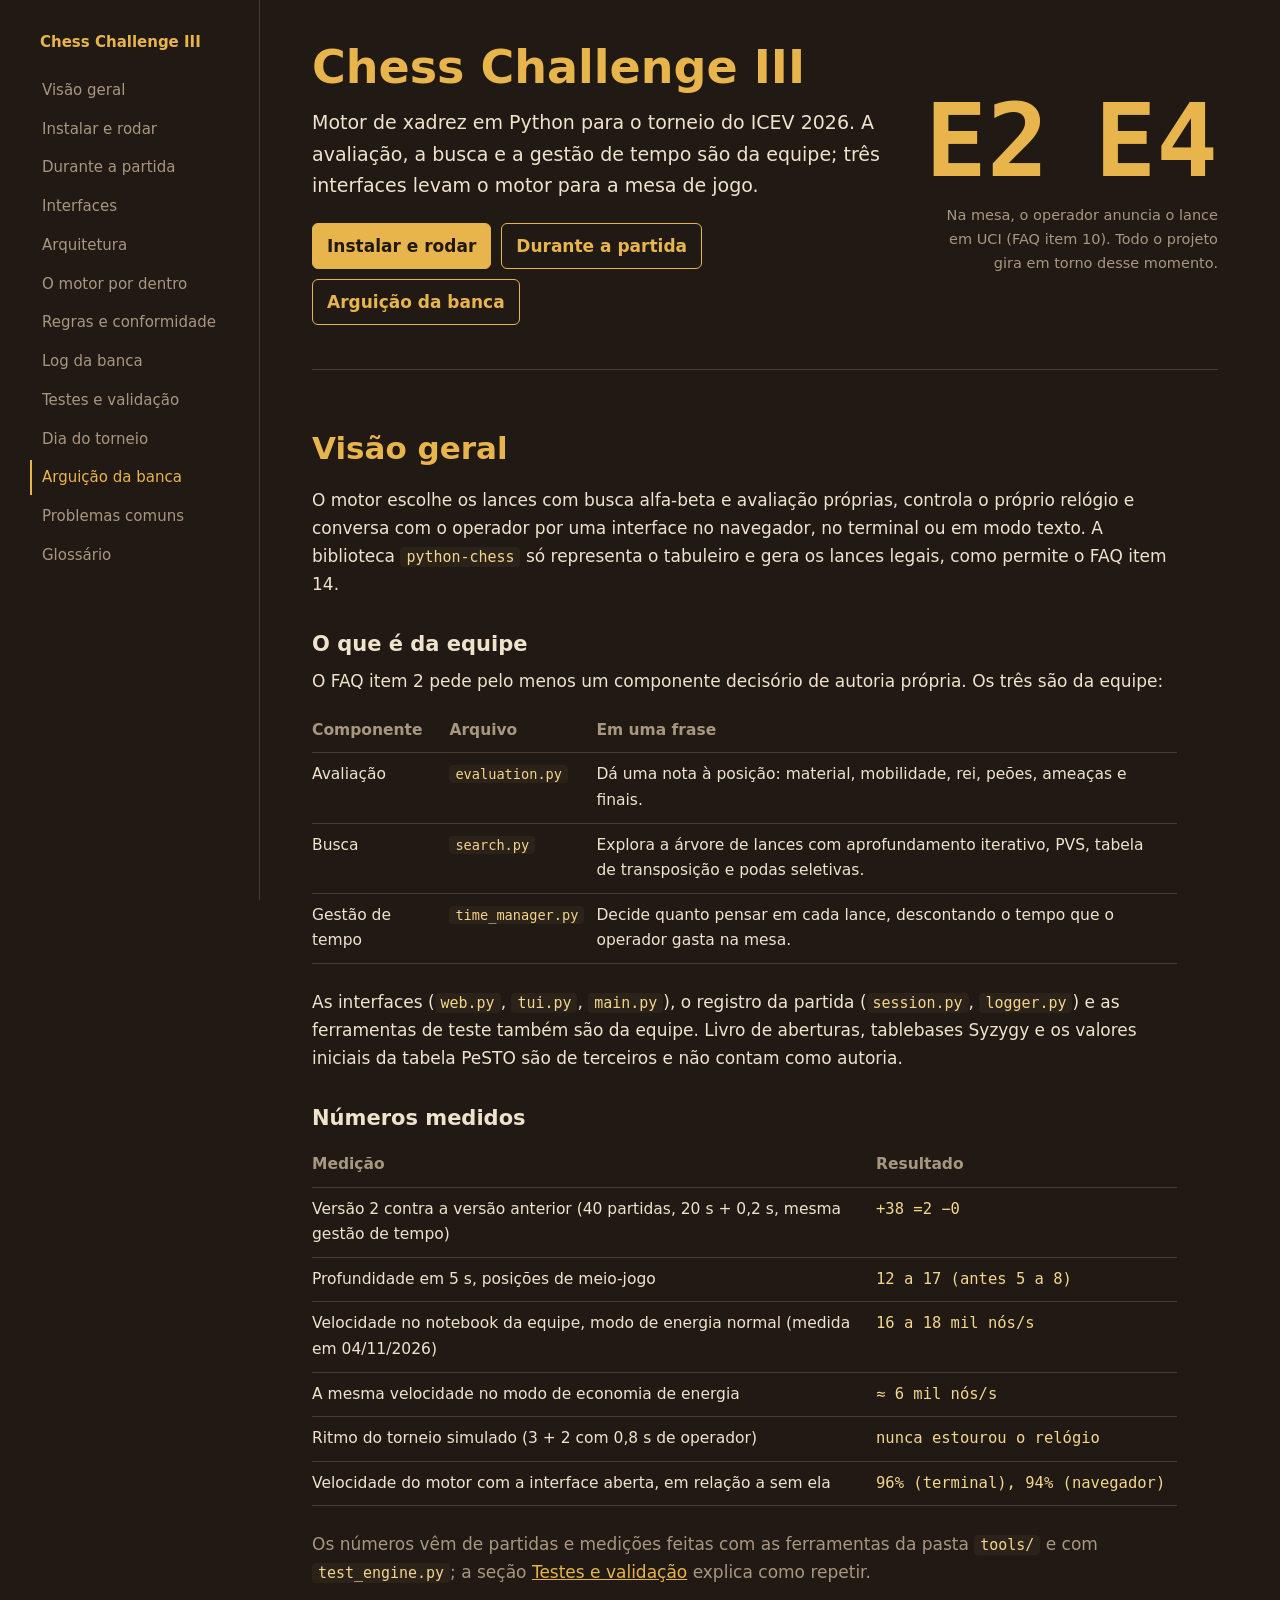
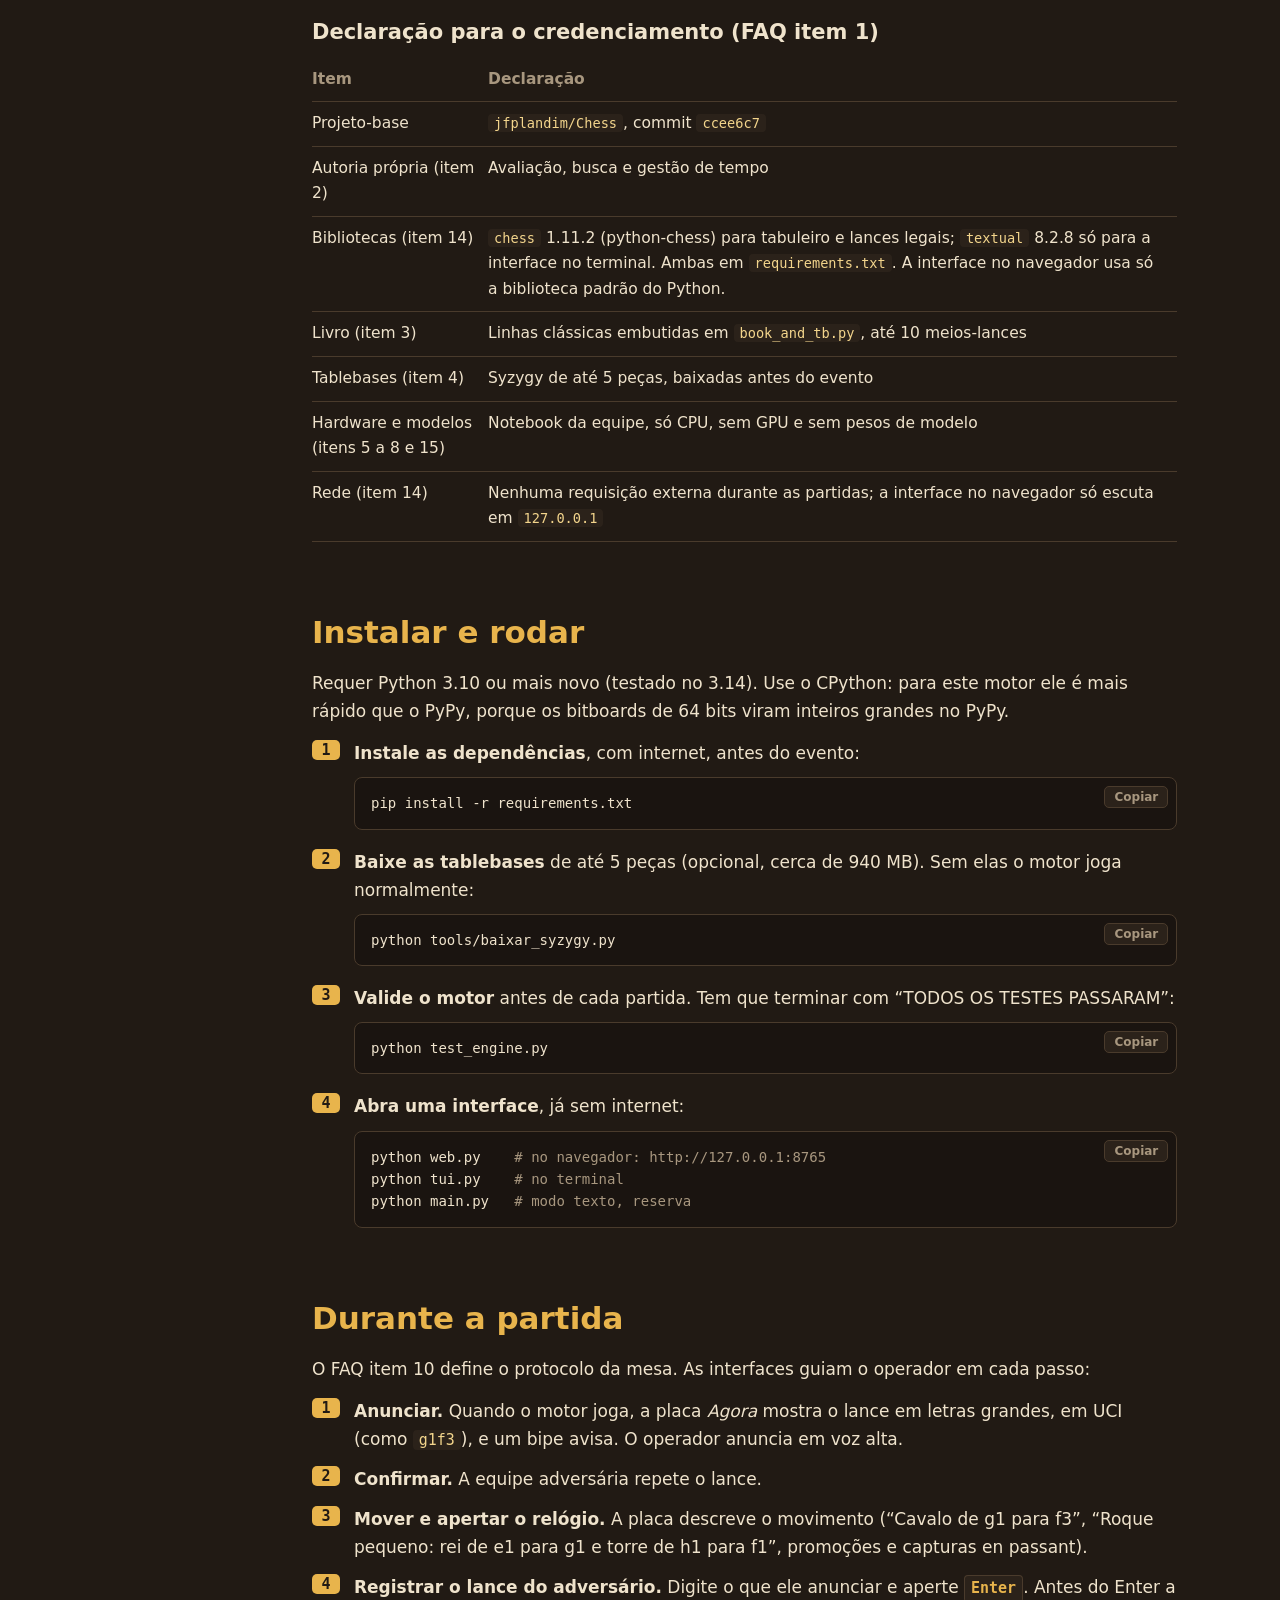
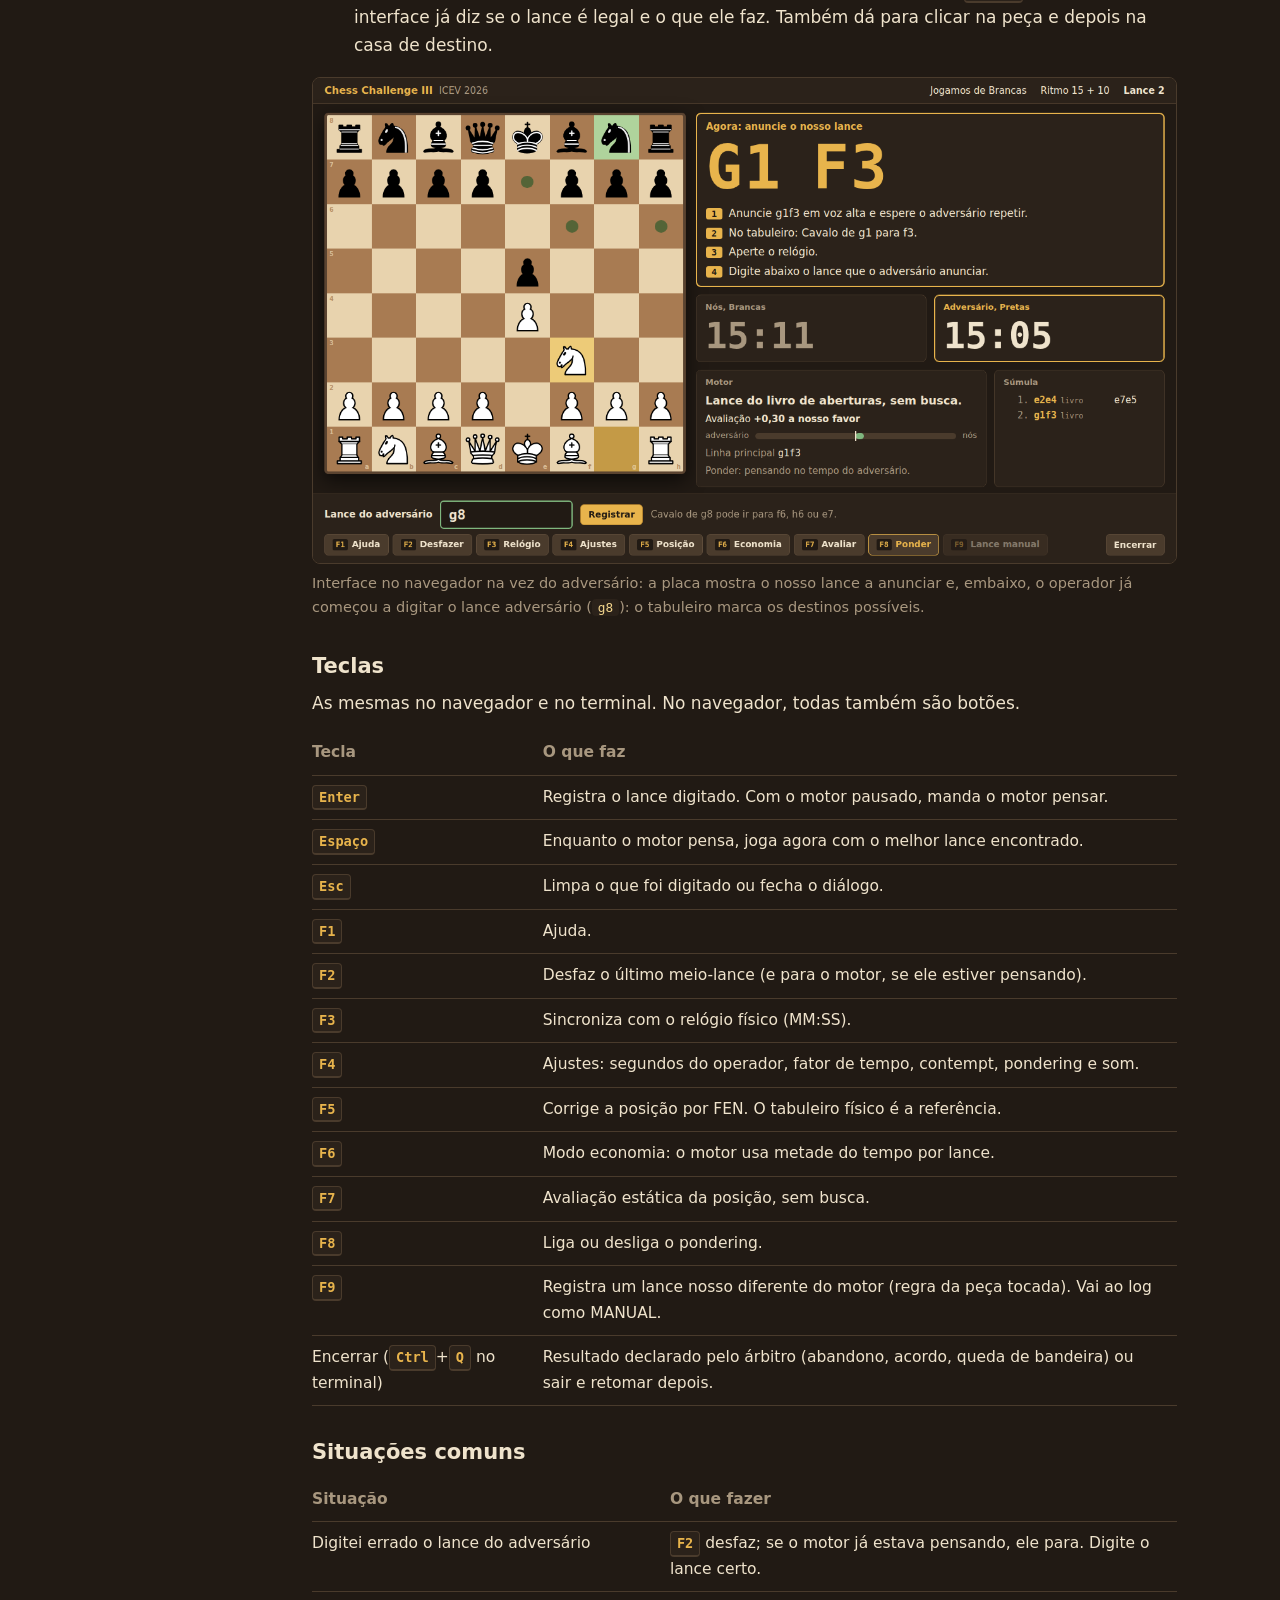
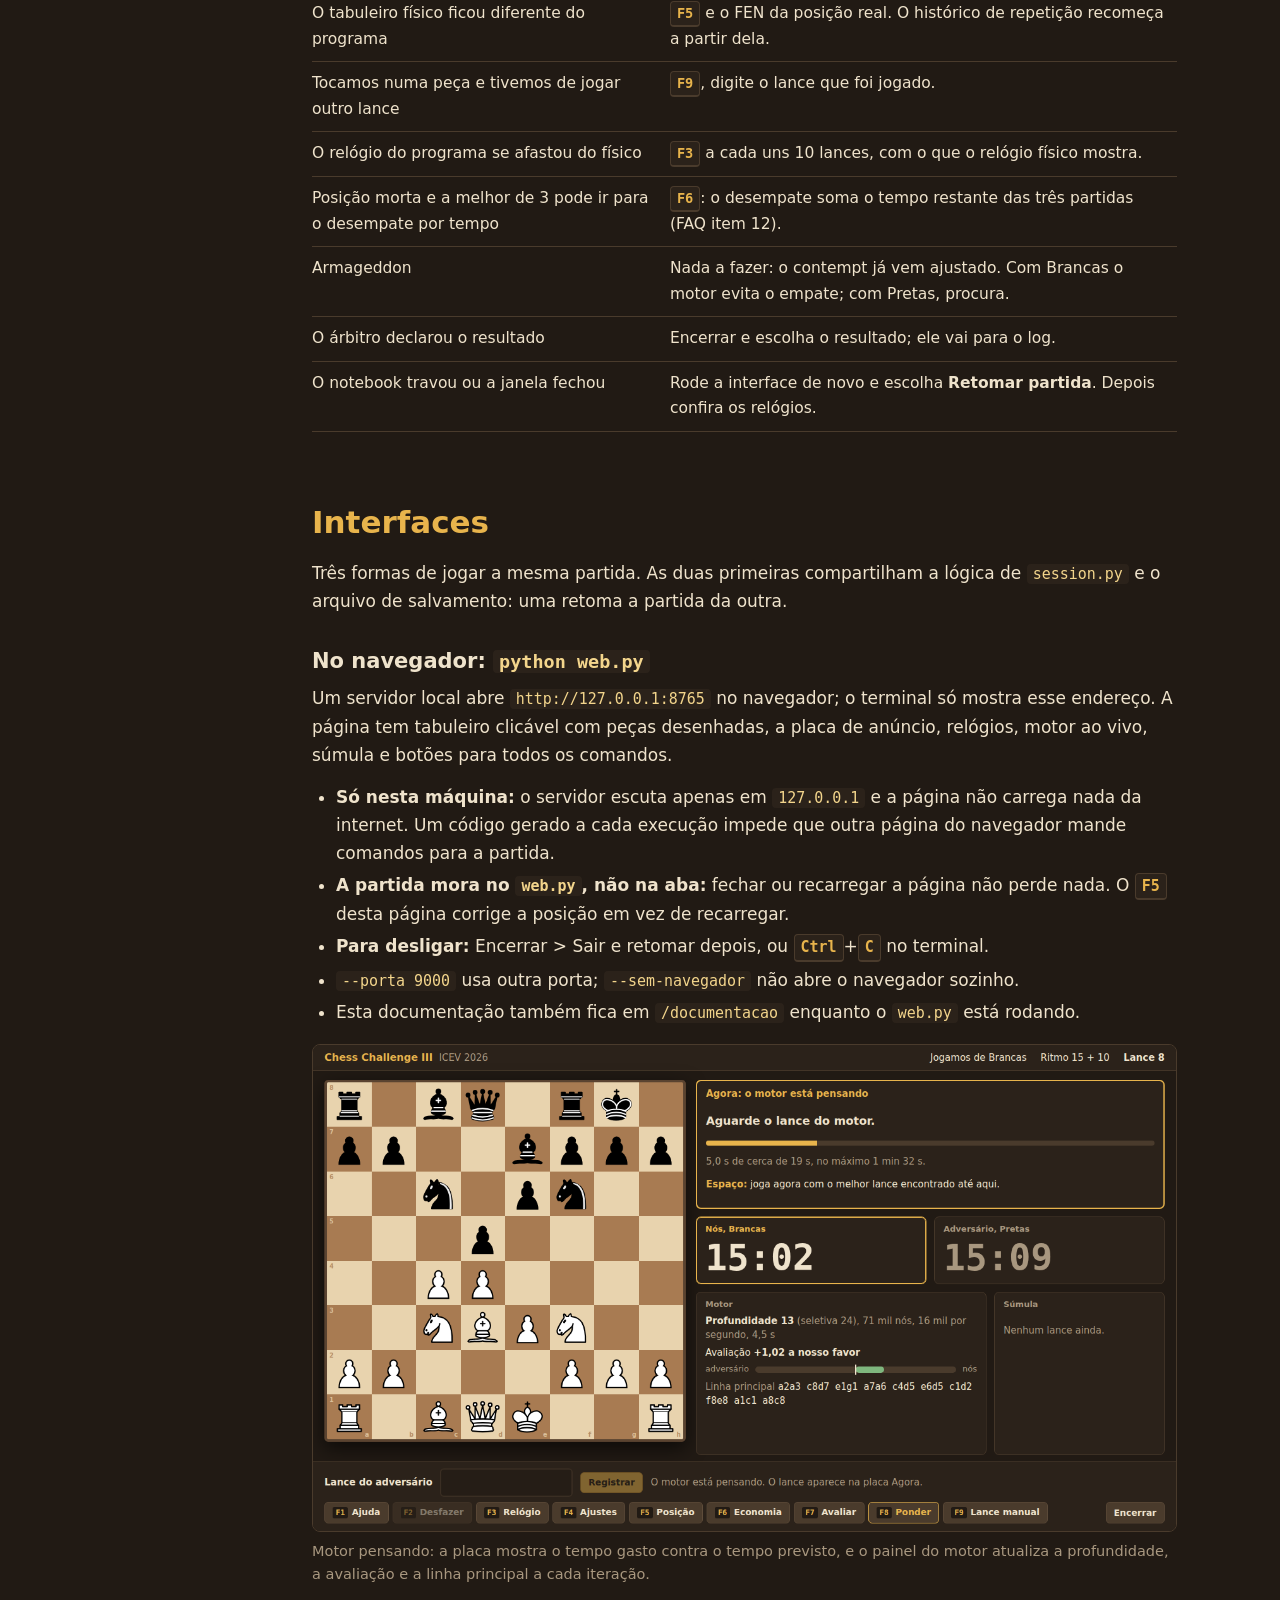
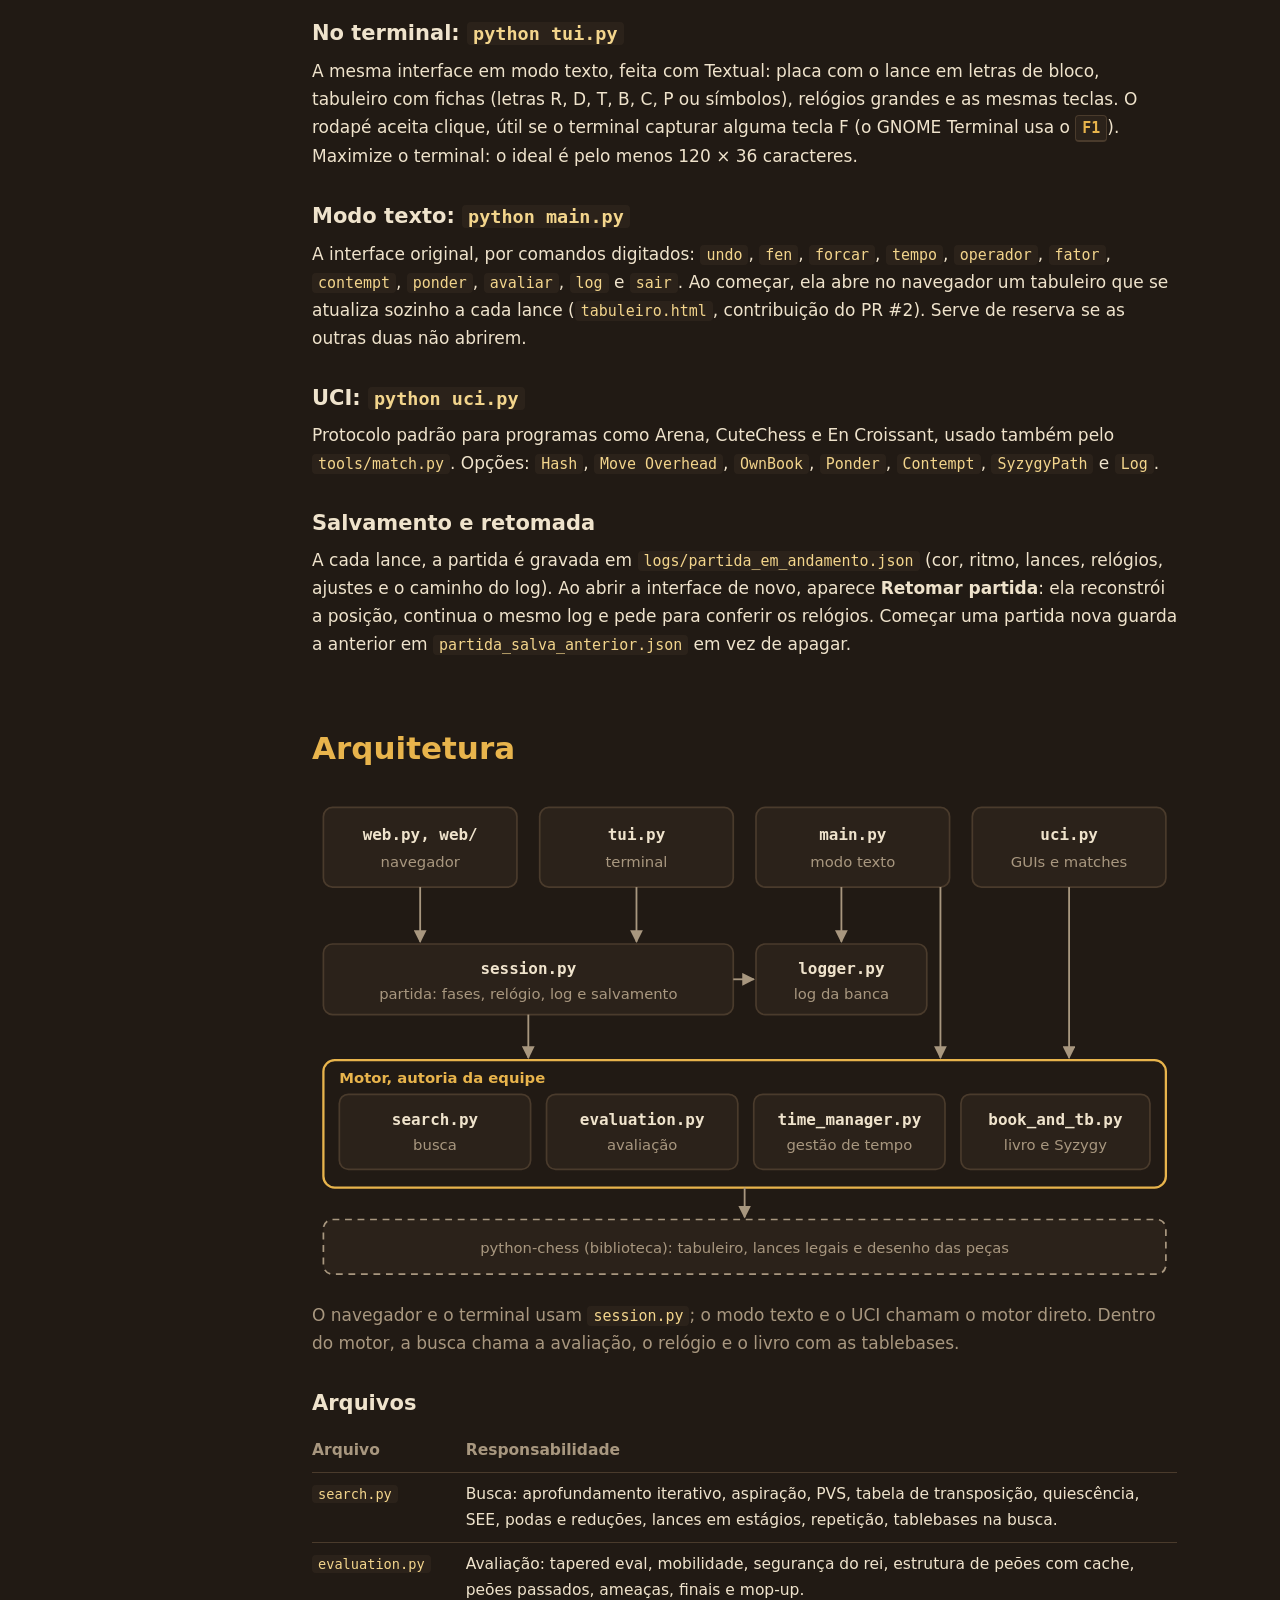
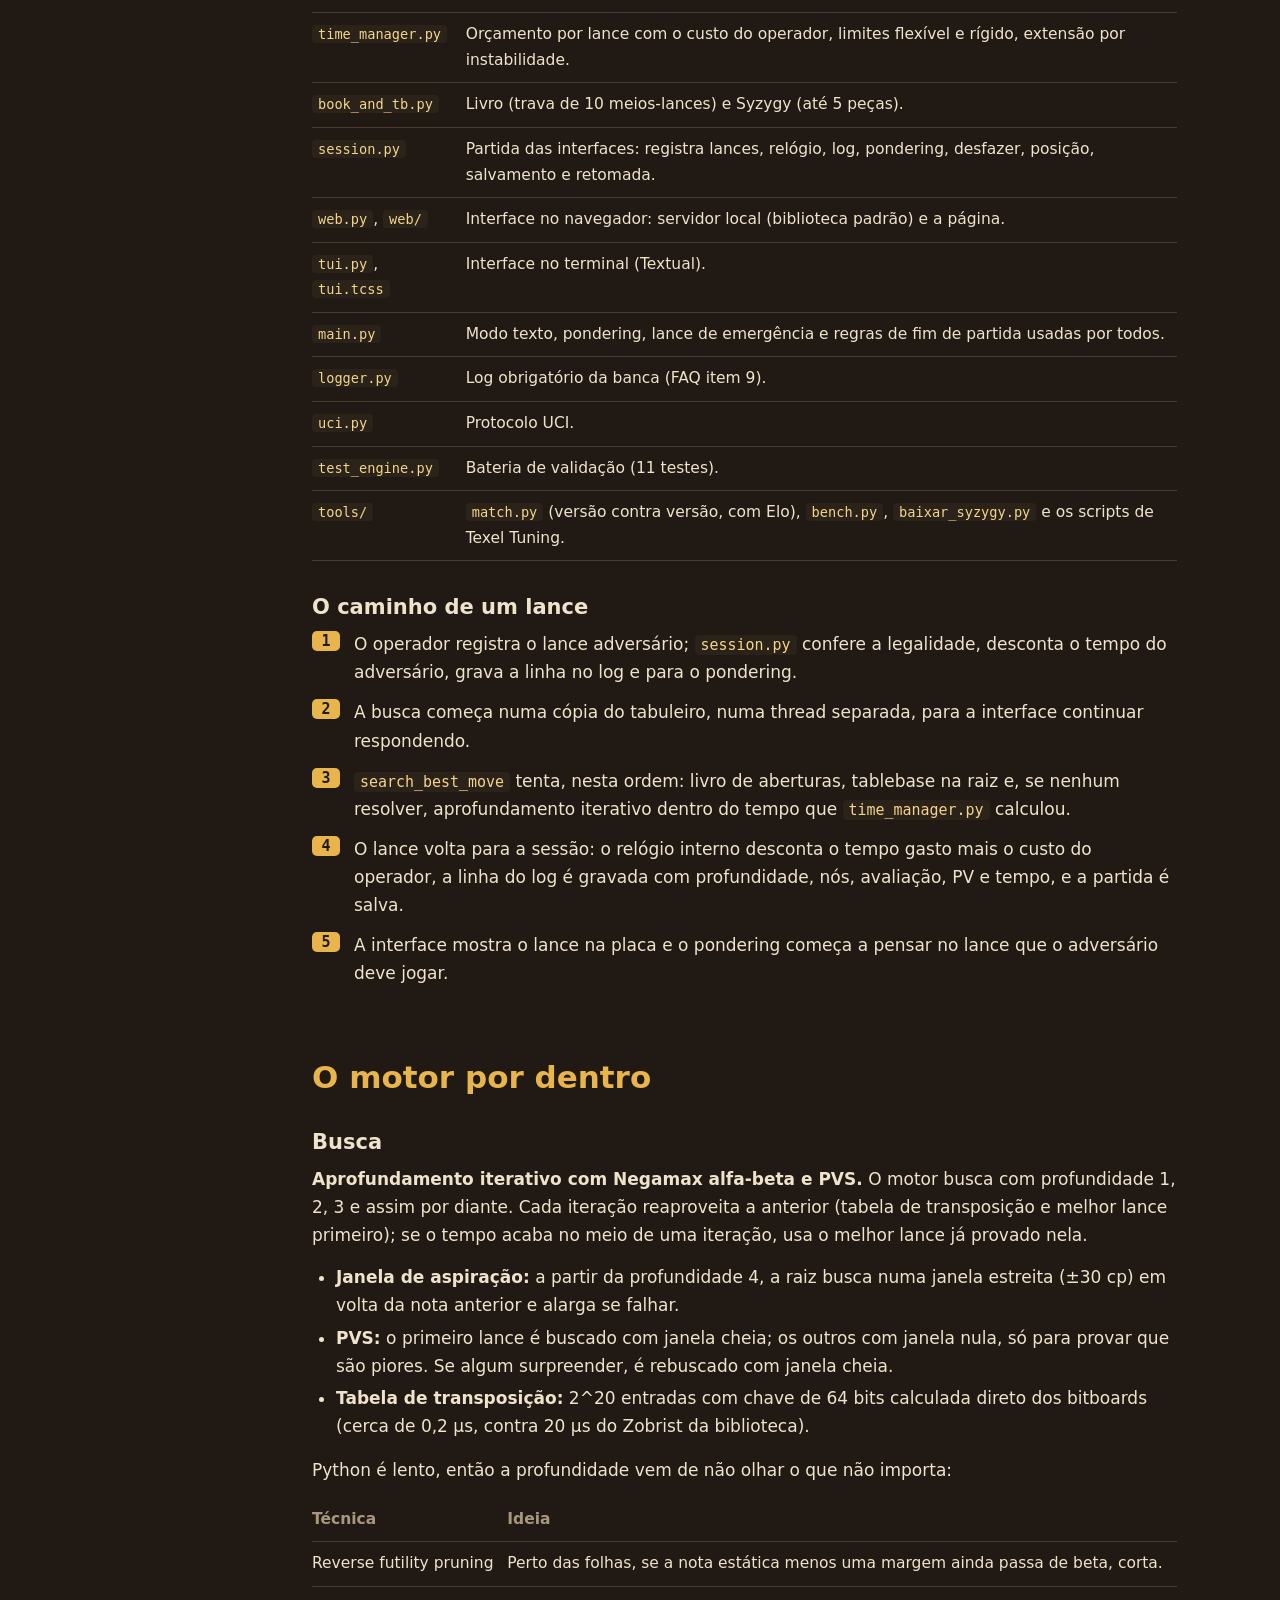
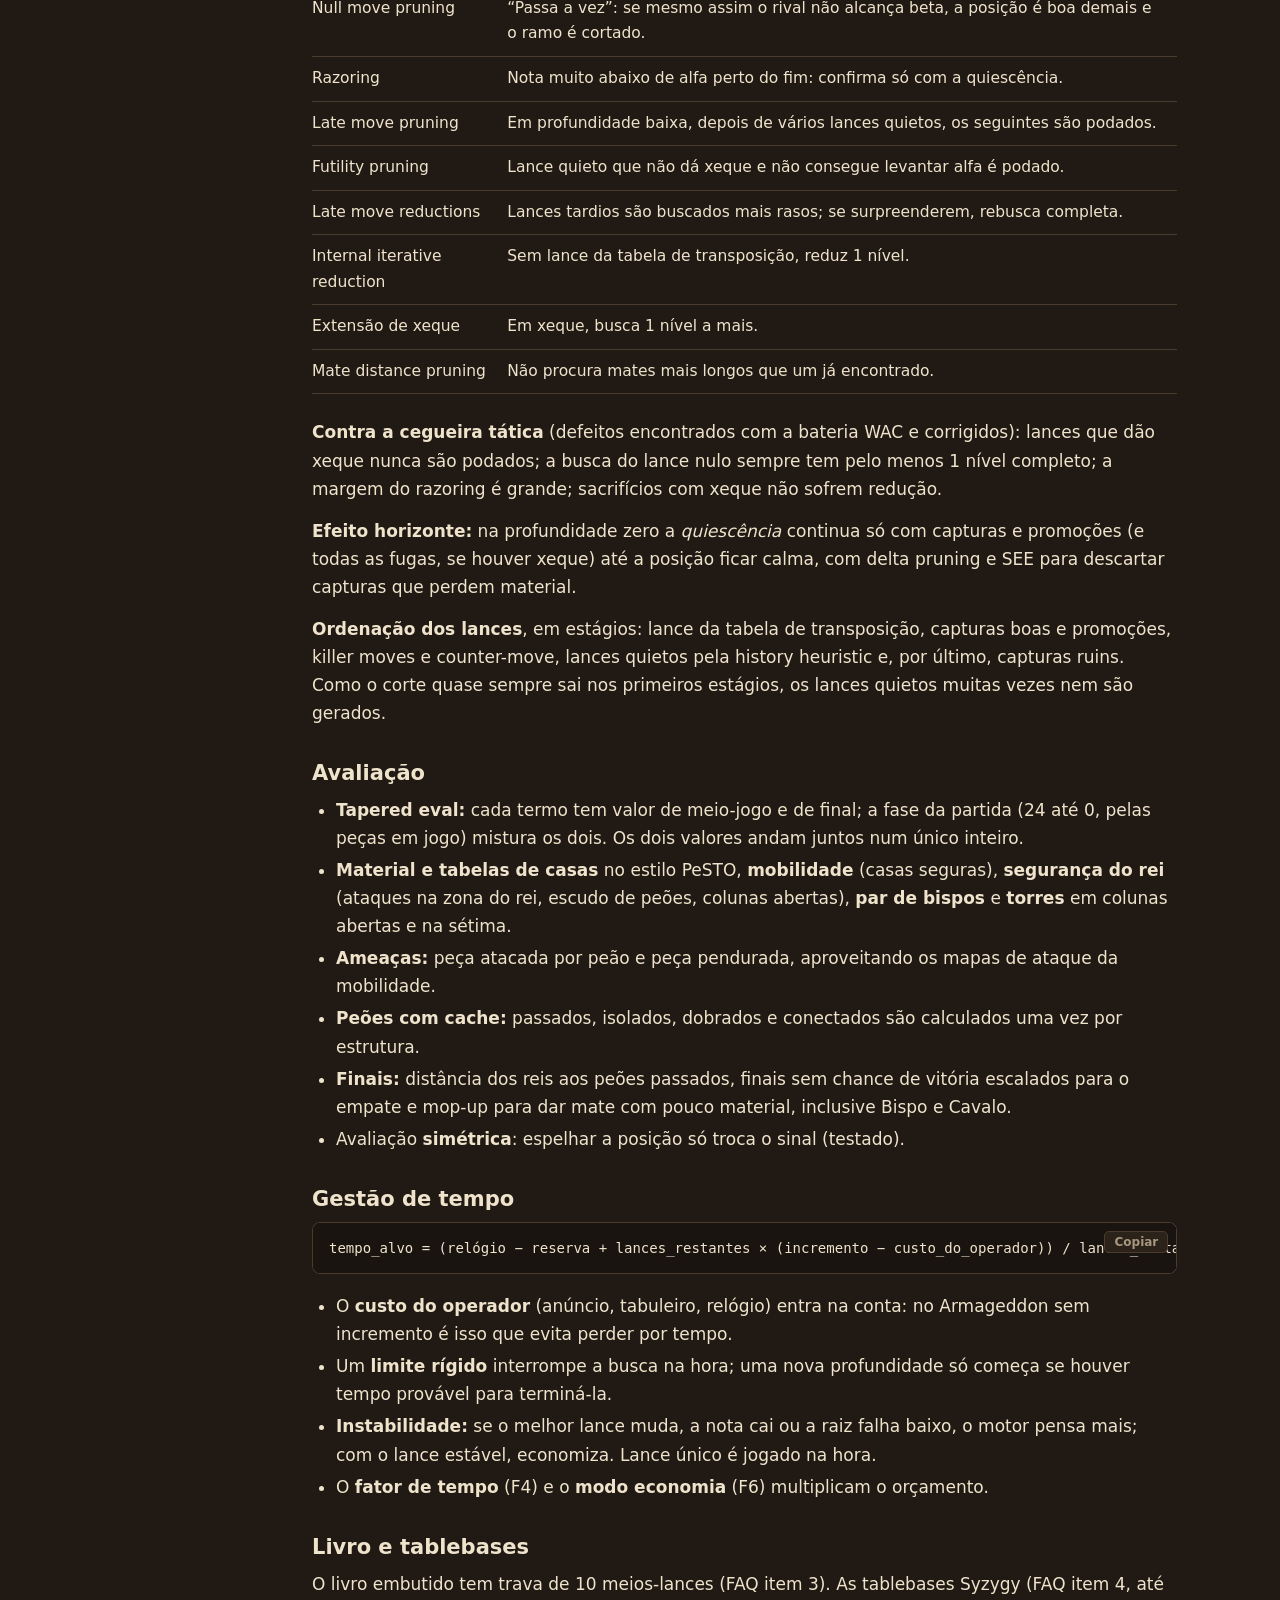
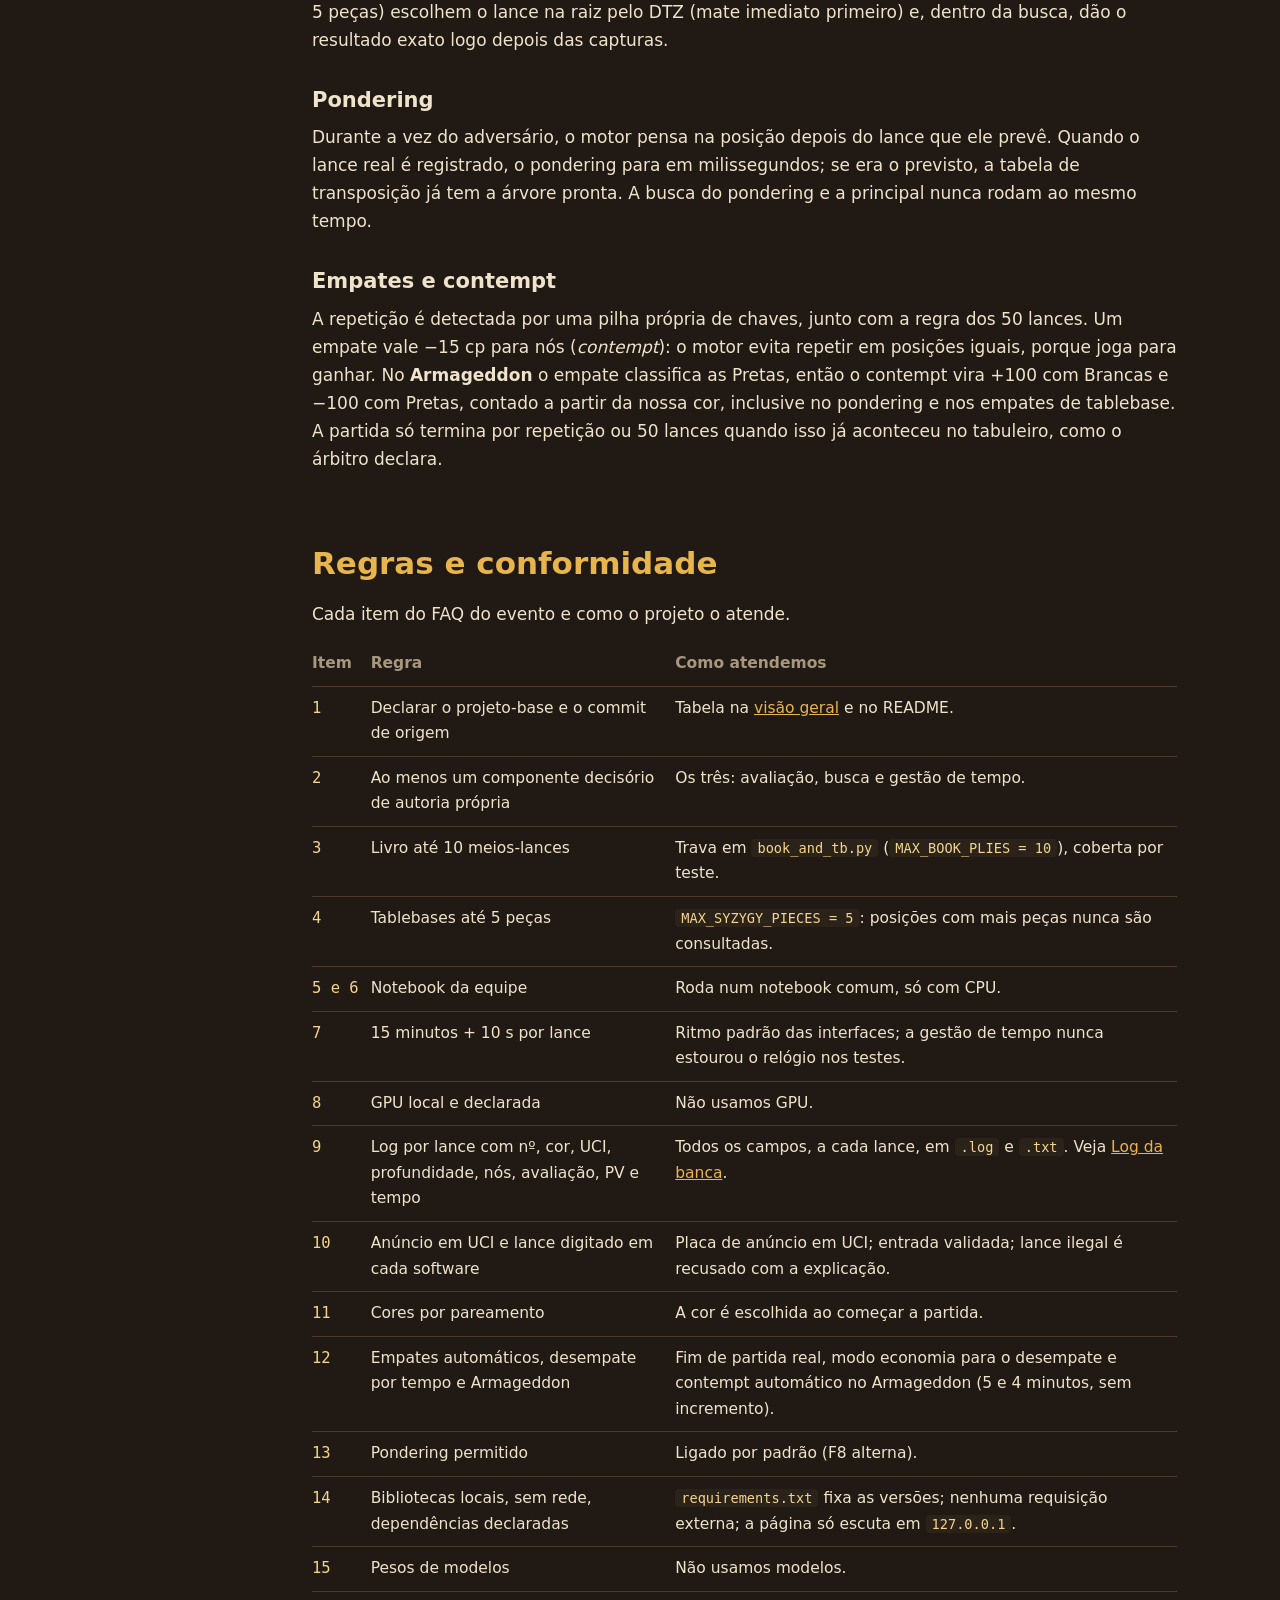
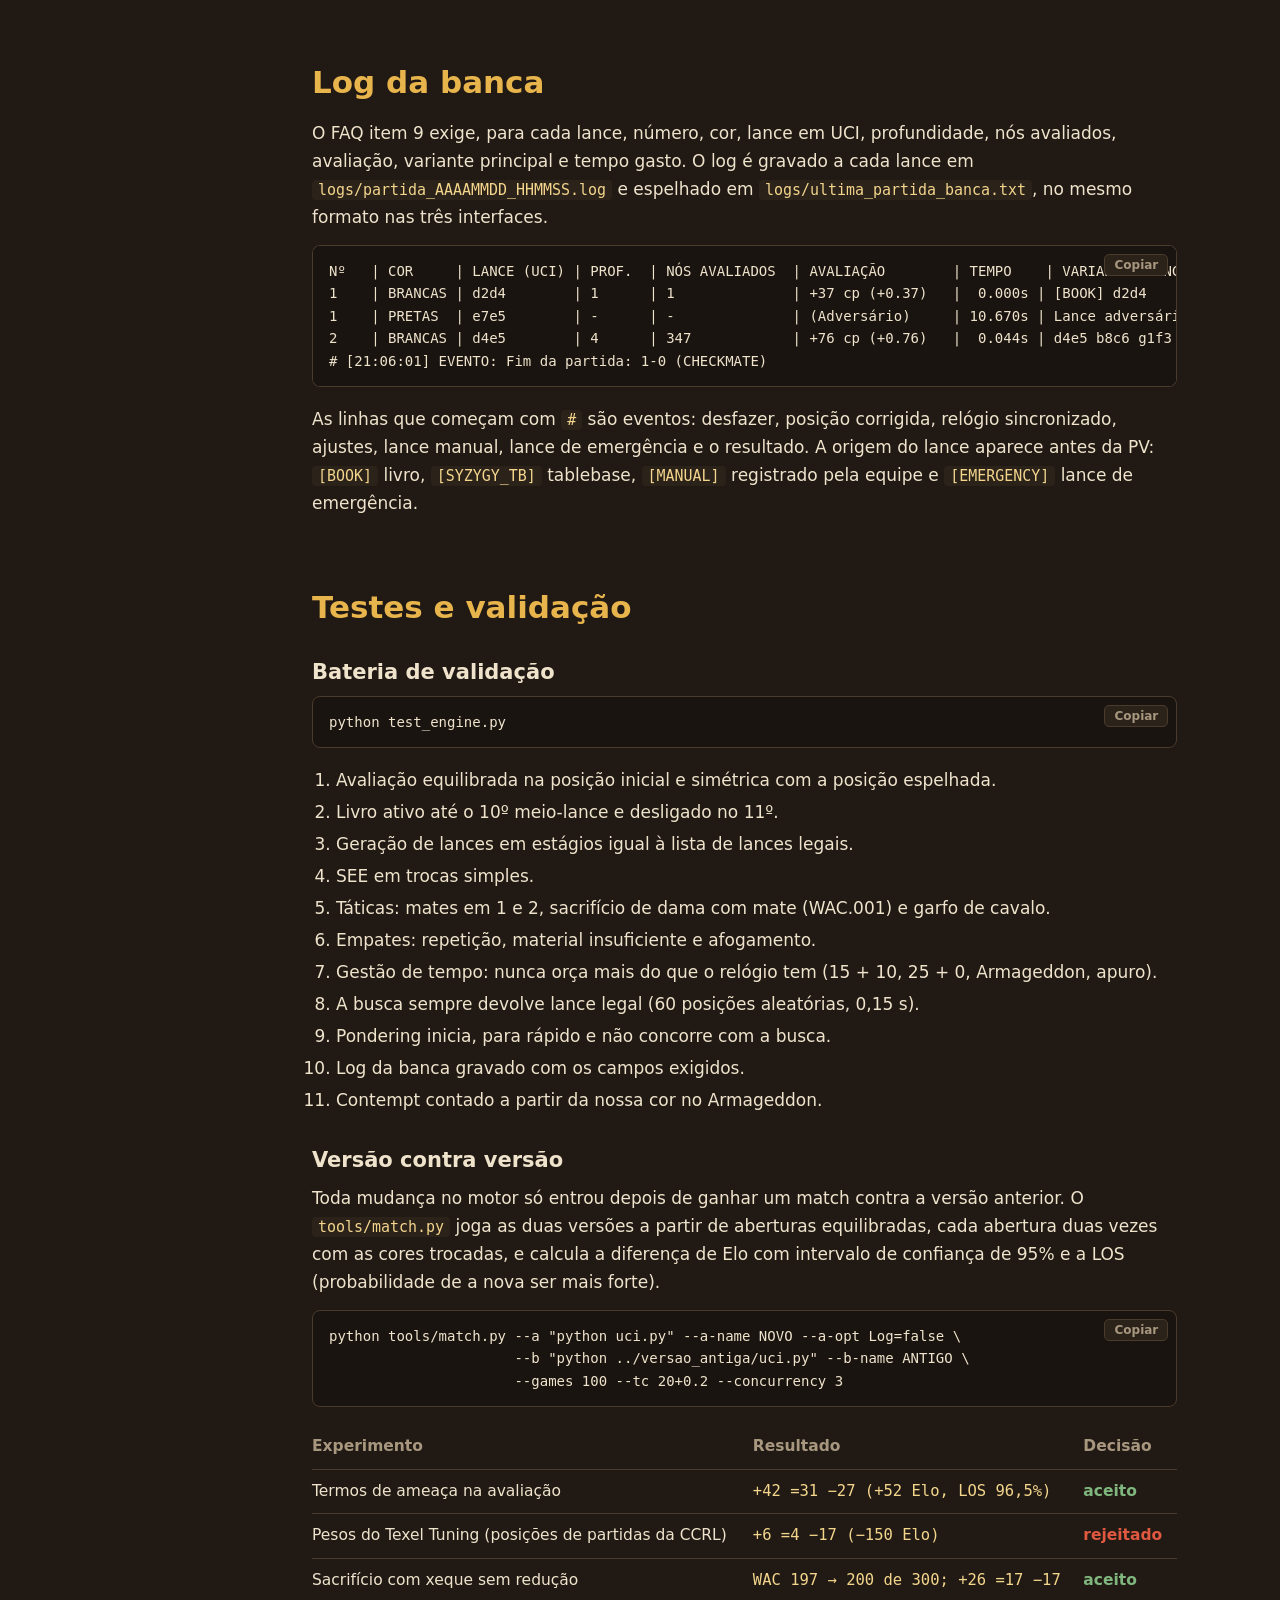
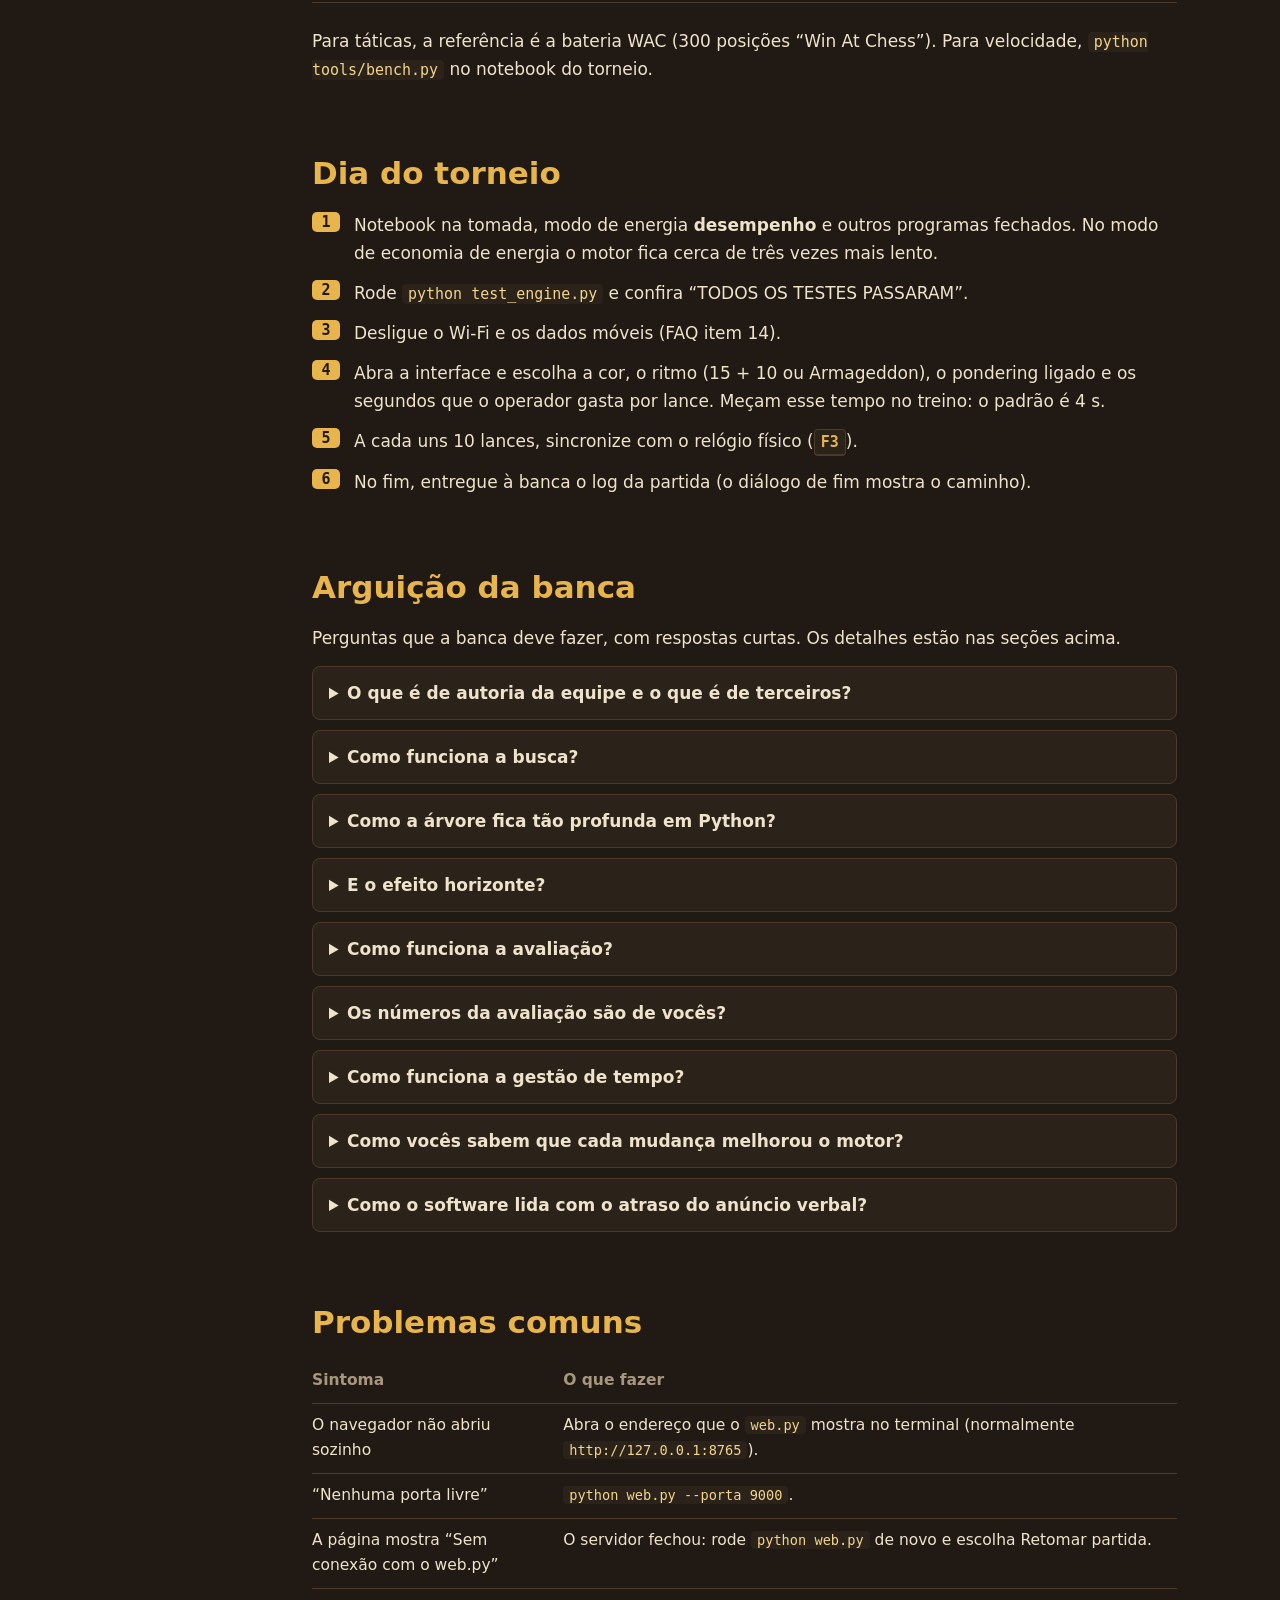
==== docs/index.html @ e179a246 "Versiona as páginas HTML da interface e da documentação O .gitignore ignora *.html (documentos locai" ====
<!doctype html>
<html lang="pt-BR">
<head>
<meta charset="utf-8">
<meta name="viewport" content="width=device-width, initial-scale=1">
<title>Documentação do motor | Chess Challenge III</title>
<link rel="icon" href="data:,">
<style>
/* Mesma paleta das interfaces ("mesa de torneio"). Só fontes do sistema: abre sem internet. */
:root {
  --madeira: #211A14;
  --fundo-codigo: #1A1410;
  --painel: #2B221A;
  --borda: #4A3B2C;
  --marfim: #EFE3CC;
  --grafite: #A8977F;
  --latao: #E8B44C;
  --latao-claro: #F3D58C;
  --feltro: #7FB77E;
  --bandeira: #E0583F;
  --texto: "Noto Sans", "DejaVu Sans", "Segoe UI", system-ui, sans-serif;
  --mono: "JetBrains Mono", "Fira Mono", "DejaVu Sans Mono", "Noto Sans Mono", ui-monospace, monospace;
  color-scheme: dark;
}
* { box-sizing: border-box; }
html { scroll-behavior: smooth; }
@media (prefers-reduced-motion: reduce) { html { scroll-behavior: auto; } }
body { margin: 0; background: var(--madeira); color: var(--marfim); font: 17px/1.65 var(--texto); }
a { color: var(--latao); }
a:focus-visible, button:focus-visible, summary:focus-visible { outline: 2px solid var(--latao); outline-offset: 2px; }
.pular { position: absolute; left: -999px; top: 8px; padding: 8px 12px; background: var(--latao); color: var(--madeira); }
.pular:focus { left: 8px; z-index: 5; }

.layout { display: grid; grid-template-columns: 250px minmax(0, 1fr); max-width: 1260px; margin: 0 auto; }
.indice {
  position: sticky; top: 0; height: 100vh; overflow: auto;
  padding: 30px 14px 30px 20px; border-right: 1px solid var(--borda); font-size: 15px;
}
.indice .marca { display: block; margin: 0 0 18px 10px; color: var(--latao); font-weight: 800; text-decoration: none; }
.indice ol { margin: 0; padding: 0; list-style: none; }
.indice a.secao {
  display: block; padding: 5px 10px; border-left: 2px solid transparent;
  color: var(--grafite); text-decoration: none;
}
.indice a.secao:hover { color: var(--marfim); }
.indice a.secao.ativo { border-left-color: var(--latao); color: var(--latao); }

main { padding: 40px 52px 90px; min-width: 0; }
section { max-width: 80ch; margin: 0 0 72px; scroll-margin-top: 24px; }
h1, h2, h3 { line-height: 1.2; }
h2 { margin: 0 0 18px; color: var(--latao); font-size: 31px; }
h3 { margin: 34px 0 10px; font-size: 21px; }
h4 { margin: 22px 0 6px; font-size: 17px; color: var(--latao-claro); }
p { margin: 0 0 14px; }
ul, ol { margin: 0 0 16px; padding-left: 24px; }
li { margin: 4px 0; }
.fraco { color: var(--grafite); }
code, kbd { font-family: var(--mono); font-size: .88em; }
code { padding: 1px 6px; border-radius: 4px; background: var(--painel); color: var(--latao-claro); }
kbd {
  display: inline-block; padding: 0 6px; border: 1px solid var(--borda); border-bottom-width: 2px;
  border-radius: 4px; background: var(--painel); color: var(--latao); font-weight: 700;
}
pre {
  position: relative; margin: 10px 0 18px; padding: 14px 16px; overflow: auto;
  border: 1px solid var(--borda); border-radius: 8px; background: var(--fundo-codigo);
  font: 14px/1.6 var(--mono); color: var(--marfim);
}
pre code { padding: 0; background: none; color: inherit; font-size: inherit; }
pre .com { color: var(--grafite); }
.copiar {
  position: absolute; top: 8px; right: 8px; padding: 3px 9px; border: 1px solid var(--borda);
  border-radius: 5px; background: var(--painel); color: var(--grafite); font: 600 12px var(--texto); cursor: pointer;
}
.copiar:hover { color: var(--marfim); }
table { width: 100%; margin: 12px 0 24px; border-collapse: collapse; font-size: 15.5px; }
th, td { padding: 9px 12px 9px 0; border-bottom: 1px solid var(--borda); text-align: left; vertical-align: top; }
th { color: var(--grafite); font-weight: 600; }
td.num { white-space: nowrap; font-family: var(--mono); color: var(--latao-claro); }
.ok { color: var(--feltro); font-weight: 700; }
.nao { color: var(--bandeira); font-weight: 700; }
.nota {
  margin: 18px 0; padding: 12px 16px; border-left: 4px solid var(--latao);
  border-radius: 4px; background: var(--painel);
}
.nota p:last-child { margin: 0; }
figure { margin: 18px 0 28px; }
figure img { display: block; width: 100%; height: auto; border: 1px solid var(--borda); border-radius: 8px; }
figcaption { margin-top: 8px; color: var(--grafite); font-size: 14.5px; }
.diagrama { width: 100%; height: auto; margin: 10px 0 8px; }
.diagrama rect { fill: var(--painel); stroke: var(--borda); stroke-width: 1.5; }
.diagrama .grupo { fill: none; stroke: var(--latao); stroke-width: 2; }
.diagrama .terceiro { stroke-dasharray: 6 5; stroke: var(--grafite); }
.diagrama .arq { fill: var(--marfim); font: 700 14px var(--mono); }
.diagrama .desc { fill: var(--grafite); font: 13px var(--texto); }
.diagrama .rotulo { fill: var(--latao); font: 700 13px var(--texto); }
.diagrama .seta { stroke: var(--grafite); stroke-width: 1.6; fill: none; marker-end: url(#ponta); }
.diagrama #ponta path { fill: var(--grafite); }
details { margin: 10px 0; border: 1px solid var(--borda); border-radius: 8px; background: var(--painel); }
summary { padding: 12px 16px; cursor: pointer; font-weight: 700; }
details[open] summary { color: var(--latao); }
details > div { padding: 0 16px 6px; }
dl { margin: 0; }
dt { margin-top: 14px; font-weight: 700; color: var(--latao-claro); }
dd { margin: 2px 0 0; }

/* Abertura */
.abertura {
  display: grid; grid-template-columns: minmax(0, 1fr) auto; gap: 36px; align-items: center;
  max-width: none; margin-bottom: 60px; padding-bottom: 44px; border-bottom: 1px solid var(--borda);
}
.abertura h1 { margin: 0 0 12px; color: var(--latao); font-size: 46px; }
.abertura .lide { margin: 0 0 22px; font-size: 19px; }
.atalhos { display: flex; flex-wrap: wrap; gap: 10px; }
.atalhos a {
  padding: 8px 14px; border: 1px solid var(--latao); border-radius: 6px;
  color: var(--latao); font-weight: 700; text-decoration: none;
}
.atalhos a.principal { background: var(--latao); color: var(--madeira); }
.emblema { text-align: right; }
.emblema .lance { display: flex; justify-content: flex-end; gap: .45em; color: var(--latao); font: 800 clamp(58px, 8vw, 112px)/1 var(--mono); }
.emblema p { max-width: 280px; margin: 12px 0 0 auto; color: var(--grafite); font-size: 14.5px; }

/* Passos do protocolo (sequência real: numeração faz sentido) */
.passos { padding: 0; list-style: none; counter-reset: passo; }
.passos > li { position: relative; margin: 0 0 12px; padding-left: 42px; counter-increment: passo; }
.passos > li::before {
  content: counter(passo); position: absolute; left: 0; top: 1px; width: 28px; padding: 1px 0;
  border-radius: 5px; background: var(--latao); color: var(--madeira); font: 700 15px var(--mono); text-align: center;
}

@media (max-width: 920px) {
  .layout { grid-template-columns: 1fr; }
  .indice { position: static; height: auto; border-right: 0; border-bottom: 1px solid var(--borda); }
  .indice ol { display: flex; flex-wrap: wrap; gap: 2px 8px; }
  main { padding: 28px 18px 70px; }
  .abertura { grid-template-columns: 1fr; }
  .emblema { text-align: left; }
  .emblema .lance { justify-content: flex-start; }
  .emblema p { margin-left: 0; }
  table { display: block; overflow-x: auto; }
  td.num { white-space: normal; }
}

/* Impressão: fundo branco para levar o guia da arguição no papel */
@media print {
  :root {
    --madeira: #fff; --fundo-codigo: #f6f6f6; --painel: #f2f2f2; --borda: #bbb;
    --marfim: #111; --grafite: #444; --latao: #7a4e00; --latao-claro: #7a4e00; --feltro: #1d6b1a; --bandeira: #a42a15;
    color-scheme: light;
  }
  body { font-size: 12pt; }
  .indice, .copiar, .atalhos, .pular { display: none; }
  .layout { display: block; }
  main { padding: 0; }
  section { break-inside: auto; margin-bottom: 28px; }
  details { border: 0; background: none; }
  details > div { display: block; }
  figure { break-inside: avoid; }
}
</style>
</head>
<body>
<a class="pular" href="#visao-geral">Pular para o conteúdo</a>
<div class="layout">

<nav class="indice" aria-label="Índice">
  <a class="marca" href="#topo">Chess Challenge III</a>
  <ol>
    <li><a class="secao" href="#visao-geral">Visão geral</a></li>
    <li><a class="secao" href="#comecar">Instalar e rodar</a></li>
    <li><a class="secao" href="#partida">Durante a partida</a></li>
    <li><a class="secao" href="#interfaces">Interfaces</a></li>
    <li><a class="secao" href="#arquitetura">Arquitetura</a></li>
    <li><a class="secao" href="#motor">O motor por dentro</a></li>
    <li><a class="secao" href="#regras">Regras e conformidade</a></li>
    <li><a class="secao" href="#log">Log da banca</a></li>
    <li><a class="secao" href="#testes">Testes e validação</a></li>
    <li><a class="secao" href="#torneio">Dia do torneio</a></li>
    <li><a class="secao" href="#arguicao">Arguição da banca</a></li>
    <li><a class="secao" href="#problemas">Problemas comuns</a></li>
    <li><a class="secao" href="#glossario">Glossário</a></li>
  </ol>
</nav>

<main id="topo">

<header class="abertura">
  <div>
    <h1>Chess Challenge III</h1>
    <p class="lide">Motor de xadrez em Python para o torneio do ICEV 2026. A avaliação, a busca e a
      gestão de tempo são da equipe; três interfaces levam o motor para a mesa de jogo.</p>
    <div class="atalhos">
      <a class="principal" href="#comecar">Instalar e rodar</a>
      <a href="#partida">Durante a partida</a>
      <a href="#arguicao">Arguição da banca</a>
    </div>
  </div>
  <div class="emblema" aria-hidden="true">
    <div class="lance"><span>E2</span><span>E4</span></div>
    <p>Na mesa, o operador anuncia o lance em UCI (FAQ item 10). Todo o projeto gira em torno desse momento.</p>
  </div>
</header>

<!-- ================================================================ -->
<section id="visao-geral">
  <h2>Visão geral</h2>
  <p>O motor escolhe os lances com busca alfa-beta e avaliação próprias, controla o próprio
    relógio e conversa com o operador por uma interface no navegador, no terminal ou em modo
    texto. A biblioteca <code>python-chess</code> só representa o tabuleiro e gera os lances
    legais, como permite o FAQ item 14.</p>

  <h3>O que é da equipe</h3>
  <p>O FAQ item 2 pede pelo menos um componente decisório de autoria própria. Os três são da equipe:</p>
  <table>
    <tr><th>Componente</th><th>Arquivo</th><th>Em uma frase</th></tr>
    <tr><td>Avaliação</td><td><code>evaluation.py</code></td><td>Dá uma nota à posição: material, mobilidade, rei, peões, ameaças e finais.</td></tr>
    <tr><td>Busca</td><td><code>search.py</code></td><td>Explora a árvore de lances com aprofundamento iterativo, PVS, tabela de transposição e podas seletivas.</td></tr>
    <tr><td>Gestão de tempo</td><td><code>time_manager.py</code></td><td>Decide quanto pensar em cada lance, descontando o tempo que o operador gasta na mesa.</td></tr>
  </table>
  <p>As interfaces (<code>web.py</code>, <code>tui.py</code>, <code>main.py</code>), o registro da partida
    (<code>session.py</code>, <code>logger.py</code>) e as ferramentas de teste também são da equipe.
    Livro de aberturas, tablebases Syzygy e os valores iniciais da tabela PeSTO são de terceiros e
    não contam como autoria.</p>

  <h3>Números medidos</h3>
  <table>
    <tr><th>Medição</th><th>Resultado</th></tr>
    <tr><td>Versão 2 contra a versão anterior (40 partidas, 20 s + 0,2 s, mesma gestão de tempo)</td><td class="num">+38 =2 −0</td></tr>
    <tr><td>Profundidade em 5 s, posições de meio-jogo</td><td class="num">12 a 17 (antes 5 a 8)</td></tr>
    <tr><td>Velocidade no notebook da equipe, modo de energia normal (medida em 04/11/2026)</td><td class="num">16 a 18 mil nós/s</td></tr>
    <tr><td>A mesma velocidade no modo de economia de energia</td><td class="num">≈ 6 mil nós/s</td></tr>
    <tr><td>Ritmo do torneio simulado (3 + 2 com 0,8 s de operador)</td><td class="num">nunca estourou o relógio</td></tr>
    <tr><td>Velocidade do motor com a interface aberta, em relação a sem ela</td><td class="num">96% (terminal), 94% (navegador)</td></tr>
  </table>
  <p class="fraco">Os números vêm de partidas e medições feitas com as ferramentas da pasta <code>tools/</code>
    e com <code>test_engine.py</code>; a seção <a href="#testes">Testes e validação</a> explica como repetir.</p>

  <h3>Declaração para o credenciamento (FAQ item 1)</h3>
  <table>
    <tr><th>Item</th><th>Declaração</th></tr>
    <tr><td>Projeto-base</td><td><code>jfplandim/Chess</code>, commit <code>ccee6c7</code></td></tr>
    <tr><td>Autoria própria (item 2)</td><td>Avaliação, busca e gestão de tempo</td></tr>
    <tr><td>Bibliotecas (item 14)</td><td><code>chess</code> 1.11.2 (python-chess) para tabuleiro e lances legais; <code>textual</code> 8.2.8 só para a interface no terminal. Ambas em <code>requirements.txt</code>. A interface no navegador usa só a biblioteca padrão do Python.</td></tr>
    <tr><td>Livro (item 3)</td><td>Linhas clássicas embutidas em <code>book_and_tb.py</code>, até 10 meios-lances</td></tr>
    <tr><td>Tablebases (item 4)</td><td>Syzygy de até 5 peças, baixadas antes do evento</td></tr>
    <tr><td>Hardware e modelos (itens 5 a 8 e 15)</td><td>Notebook da equipe, só CPU, sem GPU e sem pesos de modelo</td></tr>
    <tr><td>Rede (item 14)</td><td>Nenhuma requisição externa durante as partidas; a interface no navegador só escuta em <code>127.0.0.1</code></td></tr>
  </table>
</section>

<!-- ================================================================ -->
<section id="comecar">
  <h2>Instalar e rodar</h2>
  <p>Requer Python 3.10 ou mais novo (testado no 3.14). Use o CPython: para este motor ele é mais
    rápido que o PyPy, porque os bitboards de 64 bits viram inteiros grandes no PyPy.</p>
  <ol class="passos">
    <li><strong>Instale as dependências</strong>, com internet, antes do evento:
      <pre><code>pip install -r requirements.txt</code></pre></li>
    <li><strong>Baixe as tablebases</strong> de até 5 peças (opcional, cerca de 940 MB). Sem elas o motor joga normalmente:
      <pre><code>python tools/baixar_syzygy.py</code></pre></li>
    <li><strong>Valide o motor</strong> antes de cada partida. Tem que terminar com “TODOS OS TESTES PASSARAM”:
      <pre><code>python test_engine.py</code></pre></li>
    <li><strong>Abra uma interface</strong>, já sem internet:
      <pre><code>python web.py    <span class="com"># no navegador: http://127.0.0.1:8765</span>
python tui.py    <span class="com"># no terminal</span>
python main.py   <span class="com"># modo texto, reserva</span></code></pre></li>
  </ol>
</section>

<!-- ================================================================ -->
<section id="partida">
  <h2>Durante a partida</h2>
  <p>O FAQ item 10 define o protocolo da mesa. As interfaces guiam o operador em cada passo:</p>
  <ol class="passos">
    <li><strong>Anunciar.</strong> Quando o motor joga, a placa <em>Agora</em> mostra o lance em letras
      grandes, em UCI (como <code>g1f3</code>), e um bipe avisa. O operador anuncia em voz alta.</li>
    <li><strong>Confirmar.</strong> A equipe adversária repete o lance.</li>
    <li><strong>Mover e apertar o relógio.</strong> A placa descreve o movimento (“Cavalo de g1 para f3”,
      “Roque pequeno: rei de e1 para g1 e torre de h1 para f1”, promoções e capturas en passant).</li>
    <li><strong>Registrar o lance do adversário.</strong> Digite o que ele anunciar e aperte <kbd>Enter</kbd>.
      Antes do Enter a interface já diz se o lance é legal e o que ele faz. Também dá para clicar na
      peça e depois na casa de destino.</li>
  </ol>

  <figure>
    <img src="img/web-anunciar.png" alt="Interface no navegador: placa com o lance G1 F3 em letras grandes, tabuleiro com o cavalo de g8 selecionado e destinos marcados, relógios, motor e súmula" width="1366" height="768">
    <figcaption>Interface no navegador na vez do adversário: a placa mostra o nosso lance a anunciar e,
      embaixo, o operador já começou a digitar o lance adversário (<code>g8</code>): o tabuleiro marca os destinos possíveis.</figcaption>
  </figure>

  <h3>Teclas</h3>
  <p>As mesmas no navegador e no terminal. No navegador, todas também são botões.</p>
  <table>
    <tr><th>Tecla</th><th>O que faz</th></tr>
    <tr><td><kbd>Enter</kbd></td><td>Registra o lance digitado. Com o motor pausado, manda o motor pensar.</td></tr>
    <tr><td><kbd>Espaço</kbd></td><td>Enquanto o motor pensa, joga agora com o melhor lance encontrado.</td></tr>
    <tr><td><kbd>Esc</kbd></td><td>Limpa o que foi digitado ou fecha o diálogo.</td></tr>
    <tr><td><kbd>F1</kbd></td><td>Ajuda.</td></tr>
    <tr><td><kbd>F2</kbd></td><td>Desfaz o último meio-lance (e para o motor, se ele estiver pensando).</td></tr>
    <tr><td><kbd>F3</kbd></td><td>Sincroniza com o relógio físico (MM:SS).</td></tr>
    <tr><td><kbd>F4</kbd></td><td>Ajustes: segundos do operador, fator de tempo, contempt, pondering e som.</td></tr>
    <tr><td><kbd>F5</kbd></td><td>Corrige a posição por FEN. O tabuleiro físico é a referência.</td></tr>
    <tr><td><kbd>F6</kbd></td><td>Modo economia: o motor usa metade do tempo por lance.</td></tr>
    <tr><td><kbd>F7</kbd></td><td>Avaliação estática da posição, sem busca.</td></tr>
    <tr><td><kbd>F8</kbd></td><td>Liga ou desliga o pondering.</td></tr>
    <tr><td><kbd>F9</kbd></td><td>Registra um lance nosso diferente do motor (regra da peça tocada). Vai ao log como MANUAL.</td></tr>
    <tr><td>Encerrar (<kbd>Ctrl</kbd>+<kbd>Q</kbd> no terminal)</td><td>Resultado declarado pelo árbitro (abandono, acordo, queda de bandeira) ou sair e retomar depois.</td></tr>
  </table>

  <h3>Situações comuns</h3>
  <table>
    <tr><th>Situação</th><th>O que fazer</th></tr>
    <tr><td>Digitei errado o lance do adversário</td><td><kbd>F2</kbd> desfaz; se o motor já estava pensando, ele para. Digite o lance certo.</td></tr>
    <tr><td>O tabuleiro físico ficou diferente do programa</td><td><kbd>F5</kbd> e o FEN da posição real. O histórico de repetição recomeça a partir dela.</td></tr>
    <tr><td>Tocamos numa peça e tivemos de jogar outro lance</td><td><kbd>F9</kbd>, digite o lance que foi jogado.</td></tr>
    <tr><td>O relógio do programa se afastou do físico</td><td><kbd>F3</kbd> a cada uns 10 lances, com o que o relógio físico mostra.</td></tr>
    <tr><td>Posição morta e a melhor de 3 pode ir para o desempate por tempo</td><td><kbd>F6</kbd>: o desempate soma o tempo restante das três partidas (FAQ item 12).</td></tr>
    <tr><td>Armageddon</td><td>Nada a fazer: o contempt já vem ajustado. Com Brancas o motor evita o empate; com Pretas, procura.</td></tr>
    <tr><td>O árbitro declarou o resultado</td><td>Encerrar e escolha o resultado; ele vai para o log.</td></tr>
    <tr><td>O notebook travou ou a janela fechou</td><td>Rode a interface de novo e escolha <strong>Retomar partida</strong>. Depois confira os relógios.</td></tr>
  </table>
</section>

<!-- ================================================================ -->
<section id="interfaces">
  <h2>Interfaces</h2>
  <p>Três formas de jogar a mesma partida. As duas primeiras compartilham a lógica de
    <code>session.py</code> e o arquivo de salvamento: uma retoma a partida da outra.</p>

  <h3>No navegador: <code>python web.py</code></h3>
  <p>Um servidor local abre <code>http://127.0.0.1:8765</code> no navegador; o terminal só mostra esse
    endereço. A página tem tabuleiro clicável com peças desenhadas, a placa de anúncio, relógios,
    motor ao vivo, súmula e botões para todos os comandos.</p>
  <ul>
    <li><strong>Só nesta máquina:</strong> o servidor escuta apenas em <code>127.0.0.1</code> e a página não carrega
      nada da internet. Um código gerado a cada execução impede que outra página do navegador mande
      comandos para a partida.</li>
    <li><strong>A partida mora no <code>web.py</code>, não na aba:</strong> fechar ou recarregar a página não perde
      nada. O <kbd>F5</kbd> desta página corrige a posição em vez de recarregar.</li>
    <li><strong>Para desligar:</strong> Encerrar &gt; Sair e retomar depois, ou <kbd>Ctrl</kbd>+<kbd>C</kbd> no terminal.</li>
    <li><code>--porta 9000</code> usa outra porta; <code>--sem-navegador</code> não abre o navegador sozinho.</li>
    <li>Esta documentação também fica em <code>/documentacao</code> enquanto o <code>web.py</code> está rodando.</li>
  </ul>
  <figure>
    <img src="img/web-pensando.png" alt="Interface no navegador com o motor pensando: barra de progresso do tempo, profundidade 13, avaliação e linha principal" width="1366" height="768">
    <figcaption>Motor pensando: a placa mostra o tempo gasto contra o tempo previsto, e o painel do motor
      atualiza a profundidade, a avaliação e a linha principal a cada iteração.</figcaption>
  </figure>

  <h3>No terminal: <code>python tui.py</code></h3>
  <p>A mesma interface em modo texto, feita com Textual: placa com o lance em letras de bloco,
    tabuleiro com fichas (letras R, D, T, B, C, P ou símbolos), relógios grandes e as mesmas teclas.
    O rodapé aceita clique, útil se o terminal capturar alguma tecla F (o GNOME Terminal usa o
    <kbd>F1</kbd>). Maximize o terminal: o ideal é pelo menos 120 × 36 caracteres.</p>

  <h3>Modo texto: <code>python main.py</code></h3>
  <p>A interface original, por comandos digitados: <code>undo</code>, <code>fen</code>, <code>forcar</code>,
    <code>tempo</code>, <code>operador</code>, <code>fator</code>, <code>contempt</code>, <code>ponder</code>,
    <code>avaliar</code>, <code>log</code> e <code>sair</code>. Ao começar, ela abre no navegador um tabuleiro
    que se atualiza sozinho a cada lance (<code>tabuleiro.html</code>, contribuição do PR #2). Serve de reserva
    se as outras duas não abrirem.</p>

  <h3>UCI: <code>python uci.py</code></h3>
  <p>Protocolo padrão para programas como Arena, CuteChess e En Croissant, usado também pelo
    <code>tools/match.py</code>. Opções: <code>Hash</code>, <code>Move Overhead</code>, <code>OwnBook</code>,
    <code>Ponder</code>, <code>Contempt</code>, <code>SyzygyPath</code> e <code>Log</code>.</p>

  <h3>Salvamento e retomada</h3>
  <p>A cada lance, a partida é gravada em <code>logs/partida_em_andamento.json</code> (cor, ritmo, lances,
    relógios, ajustes e o caminho do log). Ao abrir a interface de novo, aparece <strong>Retomar partida</strong>:
    ela reconstrói a posição, continua o mesmo log e pede para conferir os relógios. Começar uma partida
    nova guarda a anterior em <code>partida_salva_anterior.json</code> em vez de apagar.</p>
</section>

<!-- ================================================================ -->
<section id="arquitetura">
  <h2>Arquitetura</h2>
  <svg class="diagrama" viewBox="0 0 760 430" role="img" aria-labelledby="diagrama-titulo">
    <title id="diagrama-titulo">Camadas do projeto: interfaces, partida, motor e python-chess</title>
    <defs>
      <marker id="ponta" viewBox="0 0 10 10" refX="9" refY="5" markerWidth="7" markerHeight="7" orient="auto-start-reverse">
        <path d="M0,0 L10,5 L0,10 z"/>
      </marker>
    </defs>
    <!-- interfaces -->
    <rect x="10" y="10" width="170" height="70" rx="8"/>
    <text class="arq" x="95" y="39" text-anchor="middle">web.py, web/</text>
    <text class="desc" x="95" y="62" text-anchor="middle">navegador</text>
    <rect x="200" y="10" width="170" height="70" rx="8"/>
    <text class="arq" x="285" y="39" text-anchor="middle">tui.py</text>
    <text class="desc" x="285" y="62" text-anchor="middle">terminal</text>
    <rect x="390" y="10" width="170" height="70" rx="8"/>
    <text class="arq" x="475" y="39" text-anchor="middle">main.py</text>
    <text class="desc" x="475" y="62" text-anchor="middle">modo texto</text>
    <rect x="580" y="10" width="170" height="70" rx="8"/>
    <text class="arq" x="665" y="39" text-anchor="middle">uci.py</text>
    <text class="desc" x="665" y="62" text-anchor="middle">GUIs e matches</text>
    <!-- partida e log -->
    <rect x="10" y="130" width="360" height="62" rx="8"/>
    <text class="arq" x="190" y="156" text-anchor="middle">session.py</text>
    <text class="desc" x="190" y="178" text-anchor="middle">partida: fases, relógio, log e salvamento</text>
    <rect x="390" y="130" width="150" height="62" rx="8"/>
    <text class="arq" x="465" y="156" text-anchor="middle">logger.py</text>
    <text class="desc" x="465" y="178" text-anchor="middle">log da banca</text>
    <!-- motor -->
    <rect class="grupo" x="10" y="232" width="740" height="112" rx="10"/>
    <text class="rotulo" x="24" y="252">Motor, autoria da equipe</text>
    <rect x="24" y="262" width="168" height="66" rx="8"/>
    <text class="arq" x="108" y="289" text-anchor="middle">search.py</text>
    <text class="desc" x="108" y="311" text-anchor="middle">busca</text>
    <rect x="206" y="262" width="168" height="66" rx="8"/>
    <text class="arq" x="290" y="289" text-anchor="middle">evaluation.py</text>
    <text class="desc" x="290" y="311" text-anchor="middle">avaliação</text>
    <rect x="388" y="262" width="168" height="66" rx="8"/>
    <text class="arq" x="472" y="289" text-anchor="middle">time_manager.py</text>
    <text class="desc" x="472" y="311" text-anchor="middle">gestão de tempo</text>
    <rect x="570" y="262" width="166" height="66" rx="8"/>
    <text class="arq" x="653" y="289" text-anchor="middle">book_and_tb.py</text>
    <text class="desc" x="653" y="311" text-anchor="middle">livro e Syzygy</text>
    <!-- biblioteca -->
    <rect class="terceiro" x="10" y="372" width="740" height="48" rx="8"/>
    <text class="desc" x="380" y="401" text-anchor="middle">python-chess (biblioteca): tabuleiro, lances legais e desenho das peças</text>
    <!-- setas -->
    <path class="seta" d="M95,80 L95,128"/>
    <path class="seta" d="M285,80 L285,128"/>
    <path class="seta" d="M465,80 L465,128"/>
    <path class="seta" d="M370,161 L388,161"/>
    <path class="seta" d="M190,192 L190,230"/>
    <path class="seta" d="M552,80 L552,230"/>
    <path class="seta" d="M665,80 L665,230"/>
    <path class="seta" d="M380,344 L380,370"/>
  </svg>
  <p class="fraco">O navegador e o terminal usam <code>session.py</code>; o modo texto e o UCI chamam o motor direto.
    Dentro do motor, a busca chama a avaliação, o relógio e o livro com as tablebases.</p>

  <h3>Arquivos</h3>
  <table>
    <tr><th>Arquivo</th><th>Responsabilidade</th></tr>
    <tr><td><code>search.py</code></td><td>Busca: aprofundamento iterativo, aspiração, PVS, tabela de transposição, quiescência, SEE, podas e reduções, lances em estágios, repetição, tablebases na busca.</td></tr>
    <tr><td><code>evaluation.py</code></td><td>Avaliação: tapered eval, mobilidade, segurança do rei, estrutura de peões com cache, peões passados, ameaças, finais e mop-up.</td></tr>
    <tr><td><code>time_manager.py</code></td><td>Orçamento por lance com o custo do operador, limites flexível e rígido, extensão por instabilidade.</td></tr>
    <tr><td><code>book_and_tb.py</code></td><td>Livro (trava de 10 meios-lances) e Syzygy (até 5 peças).</td></tr>
    <tr><td><code>session.py</code></td><td>Partida das interfaces: registra lances, relógio, log, pondering, desfazer, posição, salvamento e retomada.</td></tr>
    <tr><td><code>web.py</code>, <code>web/</code></td><td>Interface no navegador: servidor local (biblioteca padrão) e a página.</td></tr>
    <tr><td><code>tui.py</code>, <code>tui.tcss</code></td><td>Interface no terminal (Textual).</td></tr>
    <tr><td><code>main.py</code></td><td>Modo texto, pondering, lance de emergência e regras de fim de partida usadas por todos.</td></tr>
    <tr><td><code>logger.py</code></td><td>Log obrigatório da banca (FAQ item 9).</td></tr>
    <tr><td><code>uci.py</code></td><td>Protocolo UCI.</td></tr>
    <tr><td><code>test_engine.py</code></td><td>Bateria de validação (11 testes).</td></tr>
    <tr><td><code>tools/</code></td><td><code>match.py</code> (versão contra versão, com Elo), <code>bench.py</code>, <code>baixar_syzygy.py</code> e os scripts de Texel Tuning.</td></tr>
  </table>

  <h3>O caminho de um lance</h3>
  <ol class="passos">
    <li>O operador registra o lance adversário; <code>session.py</code> confere a legalidade, desconta o tempo do
      adversário, grava a linha no log e para o pondering.</li>
    <li>A busca começa numa cópia do tabuleiro, numa thread separada, para a interface continuar respondendo.</li>
    <li><code>search_best_move</code> tenta, nesta ordem: livro de aberturas, tablebase na raiz e, se nenhum resolver,
      aprofundamento iterativo dentro do tempo que <code>time_manager.py</code> calculou.</li>
    <li>O lance volta para a sessão: o relógio interno desconta o tempo gasto mais o custo do operador, a linha
      do log é gravada com profundidade, nós, avaliação, PV e tempo, e a partida é salva.</li>
    <li>A interface mostra o lance na placa e o pondering começa a pensar no lance que o adversário deve jogar.</li>
  </ol>
</section>

<!-- ================================================================ -->
<section id="motor">
  <h2>O motor por dentro</h2>

  <h3>Busca</h3>
  <p><strong>Aprofundamento iterativo com Negamax alfa-beta e PVS.</strong> O motor busca com profundidade
    1, 2, 3 e assim por diante. Cada iteração reaproveita a anterior (tabela de transposição e melhor
    lance primeiro); se o tempo acaba no meio de uma iteração, usa o melhor lance já provado nela.</p>
  <ul>
    <li><strong>Janela de aspiração:</strong> a partir da profundidade 4, a raiz busca numa janela estreita
      (±30 cp) em volta da nota anterior e alarga se falhar.</li>
    <li><strong>PVS:</strong> o primeiro lance é buscado com janela cheia; os outros com janela nula, só
      para provar que são piores. Se algum surpreender, é rebuscado com janela cheia.</li>
    <li><strong>Tabela de transposição:</strong> 2^20 entradas com chave de 64 bits calculada direto dos
      bitboards (cerca de 0,2 µs, contra 20 µs do Zobrist da biblioteca).</li>
  </ul>
  <p>Python é lento, então a profundidade vem de não olhar o que não importa:</p>
  <table>
    <tr><th>Técnica</th><th>Ideia</th></tr>
    <tr><td>Reverse futility pruning</td><td>Perto das folhas, se a nota estática menos uma margem ainda passa de beta, corta.</td></tr>
    <tr><td>Null move pruning</td><td>“Passa a vez”: se mesmo assim o rival não alcança beta, a posição é boa demais e o ramo é cortado.</td></tr>
    <tr><td>Razoring</td><td>Nota muito abaixo de alfa perto do fim: confirma só com a quiescência.</td></tr>
    <tr><td>Late move pruning</td><td>Em profundidade baixa, depois de vários lances quietos, os seguintes são podados.</td></tr>
    <tr><td>Futility pruning</td><td>Lance quieto que não dá xeque e não consegue levantar alfa é podado.</td></tr>
    <tr><td>Late move reductions</td><td>Lances tardios são buscados mais rasos; se surpreenderem, rebusca completa.</td></tr>
    <tr><td>Internal iterative reduction</td><td>Sem lance da tabela de transposição, reduz 1 nível.</td></tr>
    <tr><td>Extensão de xeque</td><td>Em xeque, busca 1 nível a mais.</td></tr>
    <tr><td>Mate distance pruning</td><td>Não procura mates mais longos que um já encontrado.</td></tr>
  </table>
  <p><strong>Contra a cegueira tática</strong> (defeitos encontrados com a bateria WAC e corrigidos): lances que
    dão xeque nunca são podados; a busca do lance nulo sempre tem pelo menos 1 nível completo; a margem do
    razoring é grande; sacrifícios com xeque não sofrem redução.</p>
  <p><strong>Efeito horizonte:</strong> na profundidade zero a <em>quiescência</em> continua só com capturas e
    promoções (e todas as fugas, se houver xeque) até a posição ficar calma, com delta pruning e SEE para
    descartar capturas que perdem material.</p>
  <p><strong>Ordenação dos lances</strong>, em estágios: lance da tabela de transposição, capturas boas e
    promoções, killer moves e counter-move, lances quietos pela history heuristic e, por último, capturas
    ruins. Como o corte quase sempre sai nos primeiros estágios, os lances quietos muitas vezes nem são gerados.</p>

  <h3>Avaliação</h3>
  <ul>
    <li><strong>Tapered eval:</strong> cada termo tem valor de meio-jogo e de final; a fase da partida (24 até 0,
      pelas peças em jogo) mistura os dois. Os dois valores andam juntos num único inteiro.</li>
    <li><strong>Material e tabelas de casas</strong> no estilo PeSTO, <strong>mobilidade</strong> (casas seguras),
      <strong>segurança do rei</strong> (ataques na zona do rei, escudo de peões, colunas abertas),
      <strong>par de bispos</strong> e <strong>torres</strong> em colunas abertas e na sétima.</li>
    <li><strong>Ameaças:</strong> peça atacada por peão e peça pendurada, aproveitando os mapas de ataque da mobilidade.</li>
    <li><strong>Peões com cache:</strong> passados, isolados, dobrados e conectados são calculados uma vez por estrutura.</li>
    <li><strong>Finais:</strong> distância dos reis aos peões passados, finais sem chance de vitória escalados para o
      empate e mop-up para dar mate com pouco material, inclusive Bispo e Cavalo.</li>
    <li>Avaliação <strong>simétrica</strong>: espelhar a posição só troca o sinal (testado).</li>
  </ul>

  <h3>Gestão de tempo</h3>
  <pre><code>tempo_alvo = (relógio − reserva + lances_restantes × (incremento − custo_do_operador)) / lances_restantes</code></pre>
  <ul>
    <li>O <strong>custo do operador</strong> (anúncio, tabuleiro, relógio) entra na conta: no Armageddon sem
      incremento é isso que evita perder por tempo.</li>
    <li>Um <strong>limite rígido</strong> interrompe a busca na hora; uma nova profundidade só começa se houver
      tempo provável para terminá-la.</li>
    <li><strong>Instabilidade:</strong> se o melhor lance muda, a nota cai ou a raiz falha baixo, o motor pensa mais;
      com o lance estável, economiza. Lance único é jogado na hora.</li>
    <li>O <strong>fator de tempo</strong> (F4) e o <strong>modo economia</strong> (F6) multiplicam o orçamento.</li>
  </ul>

  <h3>Livro e tablebases</h3>
  <p>O livro embutido tem trava de 10 meios-lances (FAQ item 3). As tablebases Syzygy (FAQ item 4, até 5 peças)
    escolhem o lance na raiz pelo DTZ (mate imediato primeiro) e, dentro da busca, dão o resultado exato logo
    depois das capturas.</p>

  <h3>Pondering</h3>
  <p>Durante a vez do adversário, o motor pensa na posição depois do lance que ele prevê. Quando o lance real é
    registrado, o pondering para em milissegundos; se era o previsto, a tabela de transposição já tem a árvore
    pronta. A busca do pondering e a principal nunca rodam ao mesmo tempo.</p>

  <h3>Empates e contempt</h3>
  <p>A repetição é detectada por uma pilha própria de chaves, junto com a regra dos 50 lances. Um empate vale
    −15 cp para nós (<em>contempt</em>): o motor evita repetir em posições iguais, porque joga para ganhar. No
    <strong>Armageddon</strong> o empate classifica as Pretas, então o contempt vira +100 com Brancas e −100 com
    Pretas, contado a partir da nossa cor, inclusive no pondering e nos empates de tablebase. A partida só
    termina por repetição ou 50 lances quando isso já aconteceu no tabuleiro, como o árbitro declara.</p>
</section>

<!-- ================================================================ -->
<section id="regras">
  <h2>Regras e conformidade</h2>
  <p>Cada item do FAQ do evento e como o projeto o atende.</p>
  <table>
    <tr><th>Item</th><th>Regra</th><th>Como atendemos</th></tr>
    <tr><td class="num">1</td><td>Declarar o projeto-base e o commit de origem</td><td>Tabela na <a href="#visao-geral">visão geral</a> e no README.</td></tr>
    <tr><td class="num">2</td><td>Ao menos um componente decisório de autoria própria</td><td>Os três: avaliação, busca e gestão de tempo.</td></tr>
    <tr><td class="num">3</td><td>Livro até 10 meios-lances</td><td>Trava em <code>book_and_tb.py</code> (<code>MAX_BOOK_PLIES = 10</code>), coberta por teste.</td></tr>
    <tr><td class="num">4</td><td>Tablebases até 5 peças</td><td><code>MAX_SYZYGY_PIECES = 5</code>: posições com mais peças nunca são consultadas.</td></tr>
    <tr><td class="num">5 e 6</td><td>Notebook da equipe</td><td>Roda num notebook comum, só com CPU.</td></tr>
    <tr><td class="num">7</td><td>15 minutos + 10 s por lance</td><td>Ritmo padrão das interfaces; a gestão de tempo nunca estourou o relógio nos testes.</td></tr>
    <tr><td class="num">8</td><td>GPU local e declarada</td><td>Não usamos GPU.</td></tr>
    <tr><td class="num">9</td><td>Log por lance com nº, cor, UCI, profundidade, nós, avaliação, PV e tempo</td><td>Todos os campos, a cada lance, em <code>.log</code> e <code>.txt</code>. Veja <a href="#log">Log da banca</a>.</td></tr>
    <tr><td class="num">10</td><td>Anúncio em UCI e lance digitado em cada software</td><td>Placa de anúncio em UCI; entrada validada; lance ilegal é recusado com a explicação.</td></tr>
    <tr><td class="num">11</td><td>Cores por pareamento</td><td>A cor é escolhida ao começar a partida.</td></tr>
    <tr><td class="num">12</td><td>Empates automáticos, desempate por tempo e Armageddon</td><td>Fim de partida real, modo economia para o desempate e contempt automático no Armageddon (5 e 4 minutos, sem incremento).</td></tr>
    <tr><td class="num">13</td><td>Pondering permitido</td><td>Ligado por padrão (F8 alterna).</td></tr>
    <tr><td class="num">14</td><td>Bibliotecas locais, sem rede, dependências declaradas</td><td><code>requirements.txt</code> fixa as versões; nenhuma requisição externa; a página só escuta em <code>127.0.0.1</code>.</td></tr>
    <tr><td class="num">15</td><td>Pesos de modelos</td><td>Não usamos modelos.</td></tr>
  </table>
</section>

<!-- ================================================================ -->
<section id="log">
  <h2>Log da banca</h2>
  <p>O FAQ item 9 exige, para cada lance, número, cor, lance em UCI, profundidade, nós avaliados, avaliação,
    variante principal e tempo gasto. O log é gravado a cada lance em <code>logs/partida_AAAAMMDD_HHMMSS.log</code>
    e espelhado em <code>logs/ultima_partida_banca.txt</code>, no mesmo formato nas três interfaces.</p>
  <pre><code>Nº   | COR     | LANCE (UCI) | PROF.  | NÓS AVALIADOS  | AVALIAÇÃO        | TEMPO    | VARIANTE PRINCIPAL (PV)
1    | BRANCAS | d2d4        | 1      | 1              | +37 cp (+0.37)   |  0.000s | [BOOK] d2d4
1    | PRETAS  | e7e5        | -      | -              | (Adversário)     | 10.670s | Lance adversário anunciado: e7e5
2    | BRANCAS | d4e5        | 4      | 347            | +76 cp (+0.76)   |  0.044s | d4e5 b8c6 g1f3 d7d5
# [21:06:01] EVENTO: Fim da partida: 1-0 (CHECKMATE)</code></pre>
  <p>As linhas que começam com <code>#</code> são eventos: desfazer, posição corrigida, relógio sincronizado,
    ajustes, lance manual, lance de emergência e o resultado. A origem do lance aparece antes da PV:
    <code>[BOOK]</code> livro, <code>[SYZYGY_TB]</code> tablebase, <code>[MANUAL]</code> registrado pela equipe e
    <code>[EMERGENCY]</code> lance de emergência.</p>
</section>

<!-- ================================================================ -->
<section id="testes">
  <h2>Testes e validação</h2>
  <h3>Bateria de validação</h3>
  <pre><code>python test_engine.py</code></pre>
  <ol>
    <li>Avaliação equilibrada na posição inicial e simétrica com a posição espelhada.</li>
    <li>Livro ativo até o 10º meio-lance e desligado no 11º.</li>
    <li>Geração de lances em estágios igual à lista de lances legais.</li>
    <li>SEE em trocas simples.</li>
    <li>Táticas: mates em 1 e 2, sacrifício de dama com mate (WAC.001) e garfo de cavalo.</li>
    <li>Empates: repetição, material insuficiente e afogamento.</li>
    <li>Gestão de tempo: nunca orça mais do que o relógio tem (15 + 10, 25 + 0, Armageddon, apuro).</li>
    <li>A busca sempre devolve lance legal (60 posições aleatórias, 0,15 s).</li>
    <li>Pondering inicia, para rápido e não concorre com a busca.</li>
    <li>Log da banca gravado com os campos exigidos.</li>
    <li>Contempt contado a partir da nossa cor no Armageddon.</li>
  </ol>

  <h3>Versão contra versão</h3>
  <p>Toda mudança no motor só entrou depois de ganhar um match contra a versão anterior. O
    <code>tools/match.py</code> joga as duas versões a partir de aberturas equilibradas, cada abertura duas vezes
    com as cores trocadas, e calcula a diferença de Elo com intervalo de confiança de 95% e a LOS
    (probabilidade de a nova ser mais forte).</p>
  <pre><code>python tools/match.py --a "python uci.py" --a-name NOVO --a-opt Log=false \
                      --b "python ../versao_antiga/uci.py" --b-name ANTIGO \
                      --games 100 --tc 20+0.2 --concurrency 3</code></pre>
  <table>
    <tr><th>Experimento</th><th>Resultado</th><th>Decisão</th></tr>
    <tr><td>Termos de ameaça na avaliação</td><td class="num">+42 =31 −27 (+52 Elo, LOS 96,5%)</td><td class="ok">aceito</td></tr>
    <tr><td>Pesos do Texel Tuning (posições de partidas da CCRL)</td><td class="num">+6 =4 −17 (−150 Elo)</td><td class="nao">rejeitado</td></tr>
    <tr><td>Sacrifício com xeque sem redução</td><td class="num">WAC 197 → 200 de 300; +26 =17 −17</td><td class="ok">aceito</td></tr>
  </table>
  <p>Para táticas, a referência é a bateria WAC (300 posições “Win At Chess”). Para velocidade,
    <code>python tools/bench.py</code> no notebook do torneio.</p>
</section>

<!-- ================================================================ -->
<section id="torneio">
  <h2>Dia do torneio</h2>
  <ol class="passos">
    <li>Notebook na tomada, modo de energia <strong>desempenho</strong> e outros programas fechados. No modo de
      economia de energia o motor fica cerca de três vezes mais lento.</li>
    <li>Rode <code>python test_engine.py</code> e confira “TODOS OS TESTES PASSARAM”.</li>
    <li>Desligue o Wi-Fi e os dados móveis (FAQ item 14).</li>
    <li>Abra a interface e escolha a cor, o ritmo (15 + 10 ou Armageddon), o pondering ligado e os segundos que o
      operador gasta por lance. Meçam esse tempo no treino: o padrão é 4 s.</li>
    <li>A cada uns 10 lances, sincronize com o relógio físico (<kbd>F3</kbd>).</li>
    <li>No fim, entregue à banca o log da partida (o diálogo de fim mostra o caminho).</li>
  </ol>
</section>

<!-- ================================================================ -->
<section id="arguicao">
  <h2>Arguição da banca</h2>
  <p>Perguntas que a banca deve fazer, com respostas curtas. Os detalhes estão nas seções acima.</p>
  <details>
    <summary>O que é de autoria da equipe e o que é de terceiros?</summary>
    <div><p>Avaliação, busca e gestão de tempo são da equipe, assim como as interfaces e as ferramentas de teste.
      A <code>python-chess</code> só representa o tabuleiro e gera os lances legais. Livro, tablebases e os valores
      iniciais do PeSTO são de terceiros e foram declarados.</p></div>
  </details>
  <details>
    <summary>Como funciona a busca?</summary>
    <div><p>Aprofundamento iterativo com Negamax alfa-beta e PVS, janela de aspiração e tabela de transposição.
      Se o tempo acaba no meio de uma iteração, o motor joga o melhor lance já provado nela.</p></div>
  </details>
  <details>
    <summary>Como a árvore fica tão profunda em Python?</summary>
    <div><p>Podando o que não importa: reverse futility, null move, razoring, late move pruning, futility, LMR e
      redução sem lance da tabela, mais ordenação em estágios que evita gerar lances quietos. Lances que dão
      xeque nunca são podados, para não perder táticas.</p></div>
  </details>
  <details>
    <summary>E o efeito horizonte?</summary>
    <div><p>A quiescência continua só com capturas e promoções até a posição ficar calma, com SEE para descartar
      capturas que perdem material e delta pruning.</p></div>
  </details>
  <details>
    <summary>Como funciona a avaliação?</summary>
    <div><p>Tapered eval com material, tabelas de casas, mobilidade, segurança do rei, estrutura de peões com
      cache, ameaças e conhecimento de finais. É simétrica: espelhar a posição só troca o sinal.</p></div>
  </details>
  <details>
    <summary>Os números da avaliação são de vocês?</summary>
    <div><p>O código é todo nosso. As tabelas de material e de casas partem dos valores públicos do PeSTO, um ponto
      de partida conhecido; os outros termos foram criados e calibrados pela equipe. Também implementamos Texel
      Tuning: o erro estatístico caiu 2,5%, mas os pesos ajustados perderam 150 Elo no match, então ficamos com
      os nossos. O que manda é o resultado em partidas.</p></div>
  </details>
  <details>
    <summary>Como funciona a gestão de tempo?</summary>
    <div><p>O orçamento divide o relógio pelos lances restantes, somando o incremento e descontando o custo do
      operador. Há limites flexível e rígido, e o motor pensa mais quando o melhor lance muda ou a nota cai.</p></div>
  </details>
  <details>
    <summary>Como vocês sabem que cada mudança melhorou o motor?</summary>
    <div><p>Com matches versão contra versão no <code>tools/match.py</code>, com Elo, intervalo de confiança e LOS,
      e com a bateria tática WAC. Mudanças que perderam o match foram descartadas, como o Texel Tuning.</p></div>
  </details>
  <details>
    <summary>Como o software lida com o atraso do anúncio verbal?</summary>
    <div><p>A gestão de tempo desconta os segundos que o operador gasta por lance (ajustável), o pondering usa o
      tempo do adversário e o relógio pode ser sincronizado com o físico a qualquer momento.</p></div>
  </details>
</section>

<!-- ================================================================ -->
<section id="problemas">
  <h2>Problemas comuns</h2>
  <table>
    <tr><th>Sintoma</th><th>O que fazer</th></tr>
    <tr><td>O navegador não abriu sozinho</td><td>Abra o endereço que o <code>web.py</code> mostra no terminal (normalmente <code>http://127.0.0.1:8765</code>).</td></tr>
    <tr><td>“Nenhuma porta livre”</td><td><code>python web.py --porta 9000</code>.</td></tr>
    <tr><td>A página mostra “Sem conexão com o web.py”</td><td>O servidor fechou: rode <code>python web.py</code> de novo e escolha Retomar partida.</td></tr>
    <tr><td>Alguma tecla F não funciona no terminal</td><td>O terminal pode capturá-la (o GNOME Terminal usa o F1): clique no rodapé.</td></tr>
    <tr><td>O motor ficou lento</td><td>Confira a tomada e o modo de energia; feche outros programas. <code>python tools/bench.py</code> mede a velocidade.</td></tr>
    <tr><td>A busca falhou no meio da partida</td><td>A interface joga um lance de emergência (avaliação em 1 lance), avisa e registra no log; <kbd>F2</kbd> desfaz se a equipe preferir outro.</td></tr>
    <tr><td>“Tablebases Syzygy não encontradas”</td><td>Só um aviso: o motor joga sem elas. Para usar, rode <code>python tools/baixar_syzygy.py</code> antes do evento.</td></tr>
    <tr><td>A interface não abre de jeito nenhum</td><td>Use o modo texto: <code>python main.py</code>.</td></tr>
  </table>
</section>

<!-- ================================================================ -->
<section id="glossario">
  <h2>Glossário</h2>
  <dl>
    <dt>UCI</dt><dd>Notação de lance por casas de origem e destino (<code>e2e4</code>, <code>e7e8q</code>) e, também, o protocolo de comunicação entre motores e programas de xadrez.</dd>
    <dt>FEN</dt><dd>Texto que descreve uma posição inteira: peças, quem joga, roques, en passant e contadores.</dd>
    <dt>Meio-lance</dt><dd>O lance de um dos lados (em inglês, <em>ply</em>). Um lance completo tem dois meios-lances.</dd>
    <dt>Nó</dt><dd>Cada posição examinada pela busca.</dd>
    <dt>Profundidade e profundidade seletiva</dt><dd>Quantos meios-lances a busca completou em todas as linhas, e até onde as linhas mais longas chegaram.</dd>
    <dt>PV</dt><dd>Variante principal: a sequência que o motor espera, começando pelo lance escolhido.</dd>
    <dt>Tabela de transposição</dt><dd>Memória das posições já avaliadas, para não refazer a mesma busca quando a posição se repete por outro caminho.</dd>
    <dt>PVS e janela de aspiração</dt><dd>Formas de buscar com limites estreitos: mais cortes, rebusca quando a suposição falha.</dd>
    <dt>Quiescência</dt><dd>Extensão da busca só com capturas e promoções, para avaliar posições calmas.</dd>
    <dt>SEE</dt><dd>Avaliação estática de trocas: simula a sequência de capturas numa casa para saber se ela ganha ou perde material.</dd>
    <dt>LMR</dt><dd>Redução de lances tardios: lances mal ordenados são buscados mais rasos.</dd>
    <dt>Contempt</dt><dd>Quanto o motor desvaloriza (ou valoriza) um empate.</dd>
    <dt>Pondering</dt><dd>Pensar durante a vez do adversário.</dd>
    <dt>Syzygy, WDL e DTZ</dt><dd>Tablebases de finais com resultado exato: vitória, empate ou derrota (WDL) e a distância até zerar a contagem dos 50 lances (DTZ).</dd>
    <dt>Elo e LOS</dt><dd>Diferença de força estimada a partir de partidas, e a probabilidade de uma versão ser mais forte que a outra.</dd>
  </dl>
</section>

<p class="fraco">Documentação do projeto Chess Challenge III, ICEV 2026. A versão em texto está no README do repositório.</p>
</main>
</div>

<script>
// Botão de copiar nos blocos de comando
document.querySelectorAll("pre").forEach((bloco) => {
  const botao = document.createElement("button");
  botao.className = "copiar";
  botao.type = "button";
  botao.textContent = "Copiar";
  botao.addEventListener("click", async () => {
    const texto = bloco.querySelector("code").innerText;
    try {
      await navigator.clipboard.writeText(texto);
    } catch (erro) {
      const area = document.createElement("textarea");
      area.value = texto;
      document.body.append(area);
      area.select();
      document.execCommand("copy");
      area.remove();
    }
    botao.textContent = "Copiado";
    setTimeout(() => { botao.textContent = "Copiar"; }, 1500);
  });
  bloco.append(botao);
});

// Índice: marca a seção que está na tela
const links = new Map([...document.querySelectorAll(".indice a.secao")].map((a) => [a.hash.slice(1), a]));
const observador = new IntersectionObserver((entradas) => {
  for (const entrada of entradas) {
    if (!entrada.isIntersecting) continue;
    links.forEach((a) => a.classList.remove("ativo"));
    const link = links.get(entrada.target.id);
    if (link) link.classList.add("ativo");
  }
}, { rootMargin: "-20% 0px -70% 0px" });
document.querySelectorAll("main section[id]").forEach((secao) => observador.observe(secao));
</script>
</body>
</html>
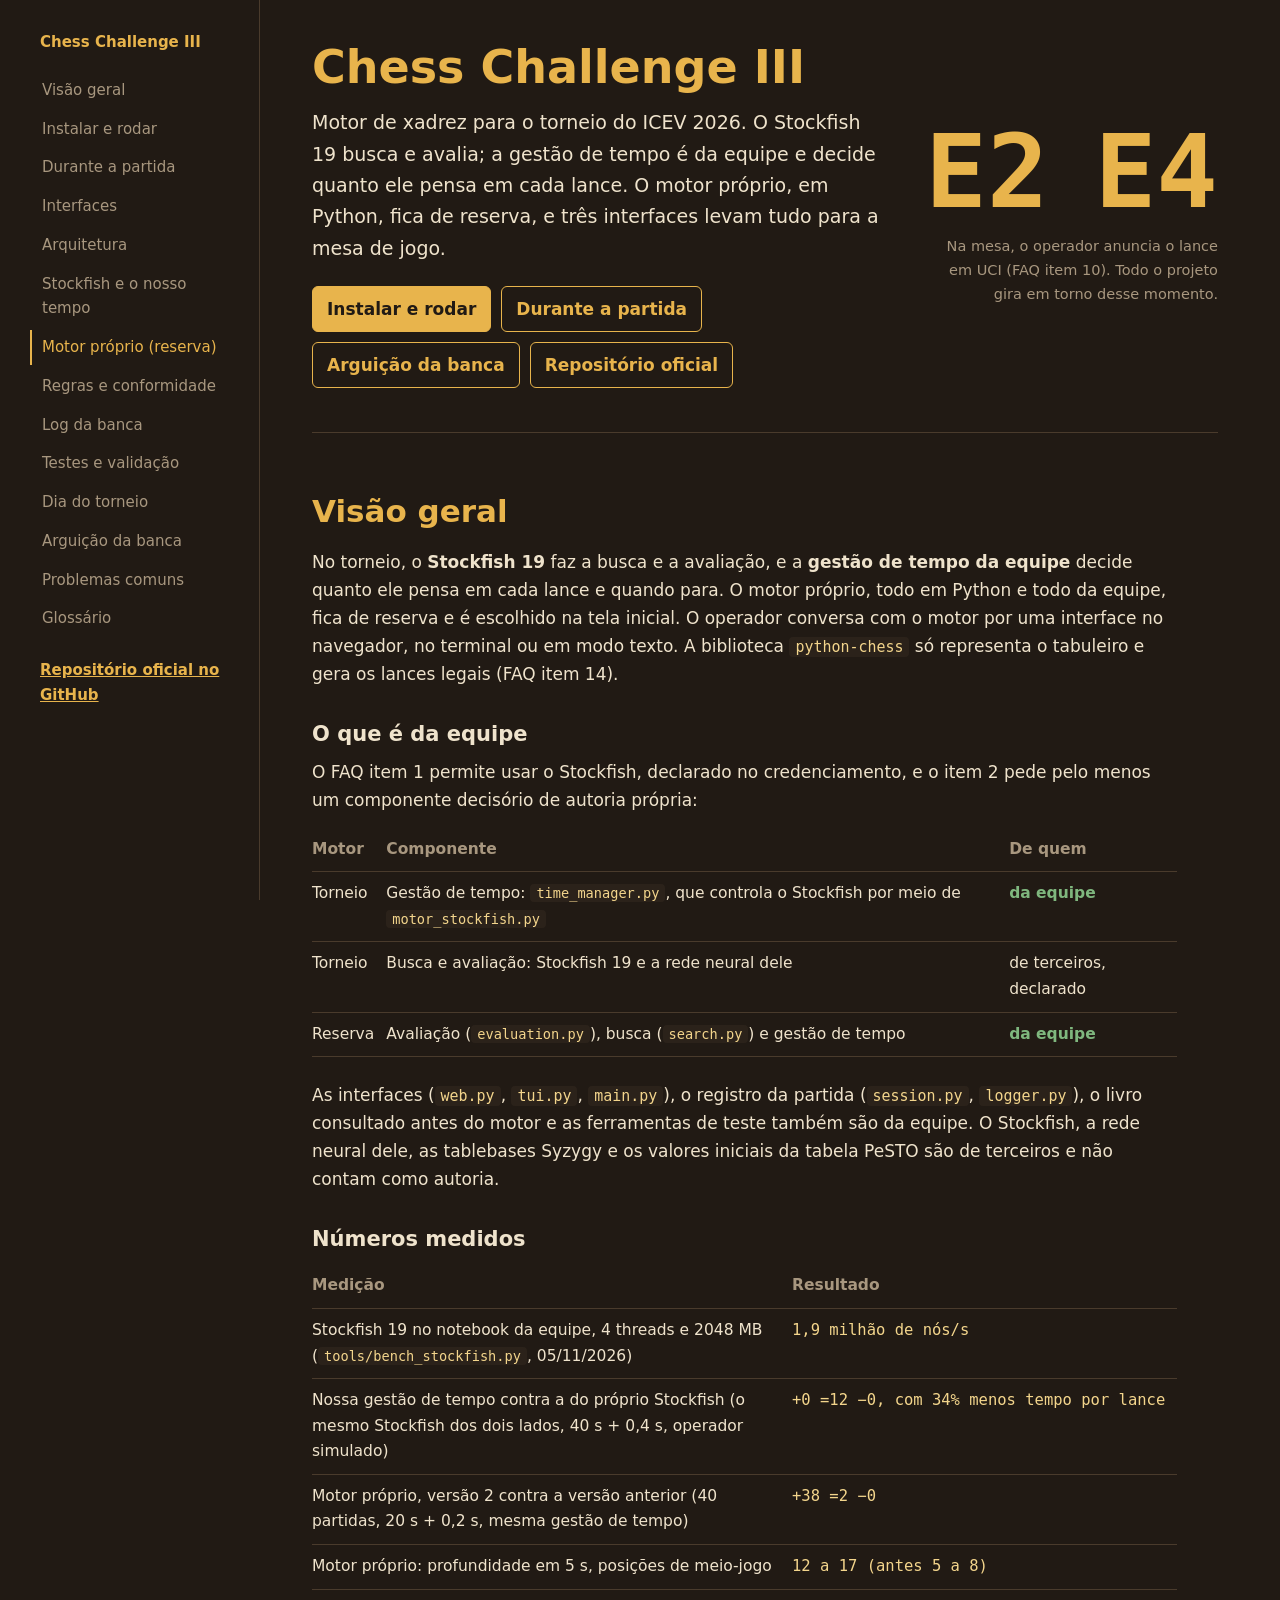
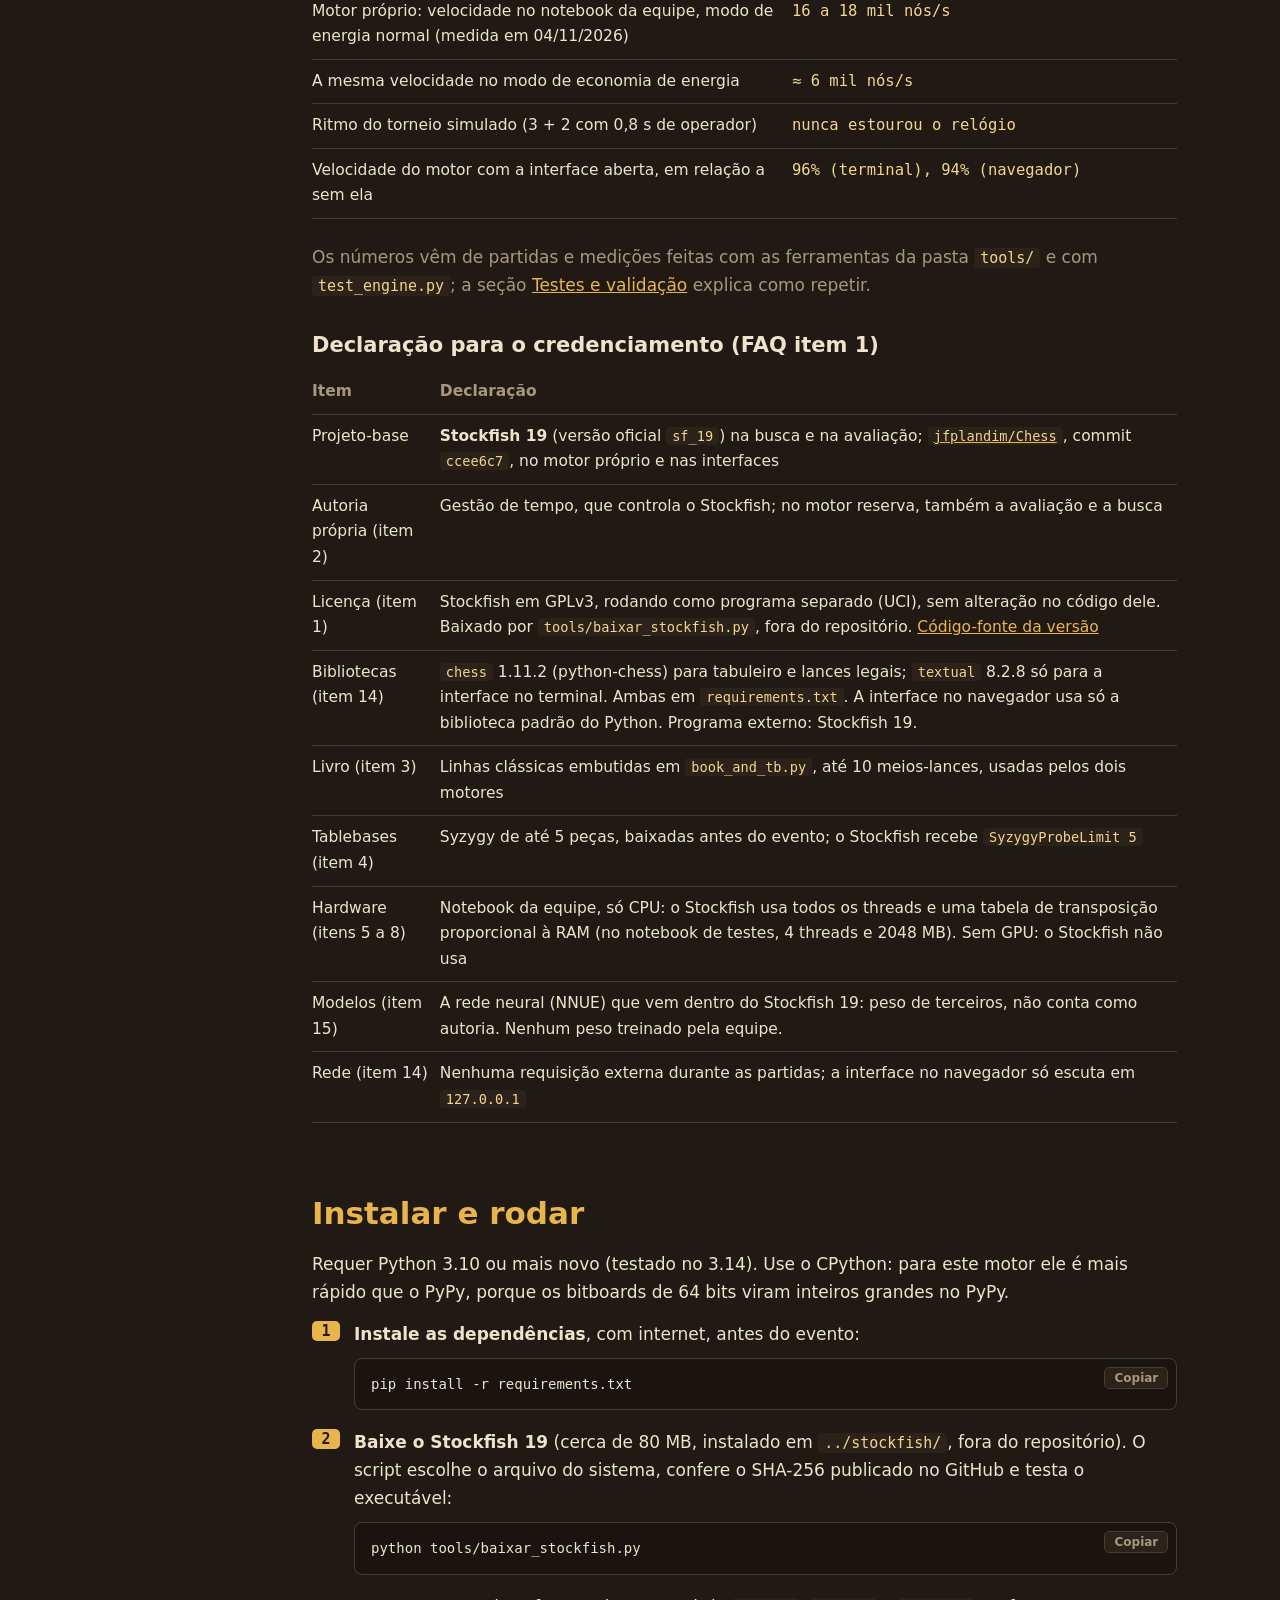
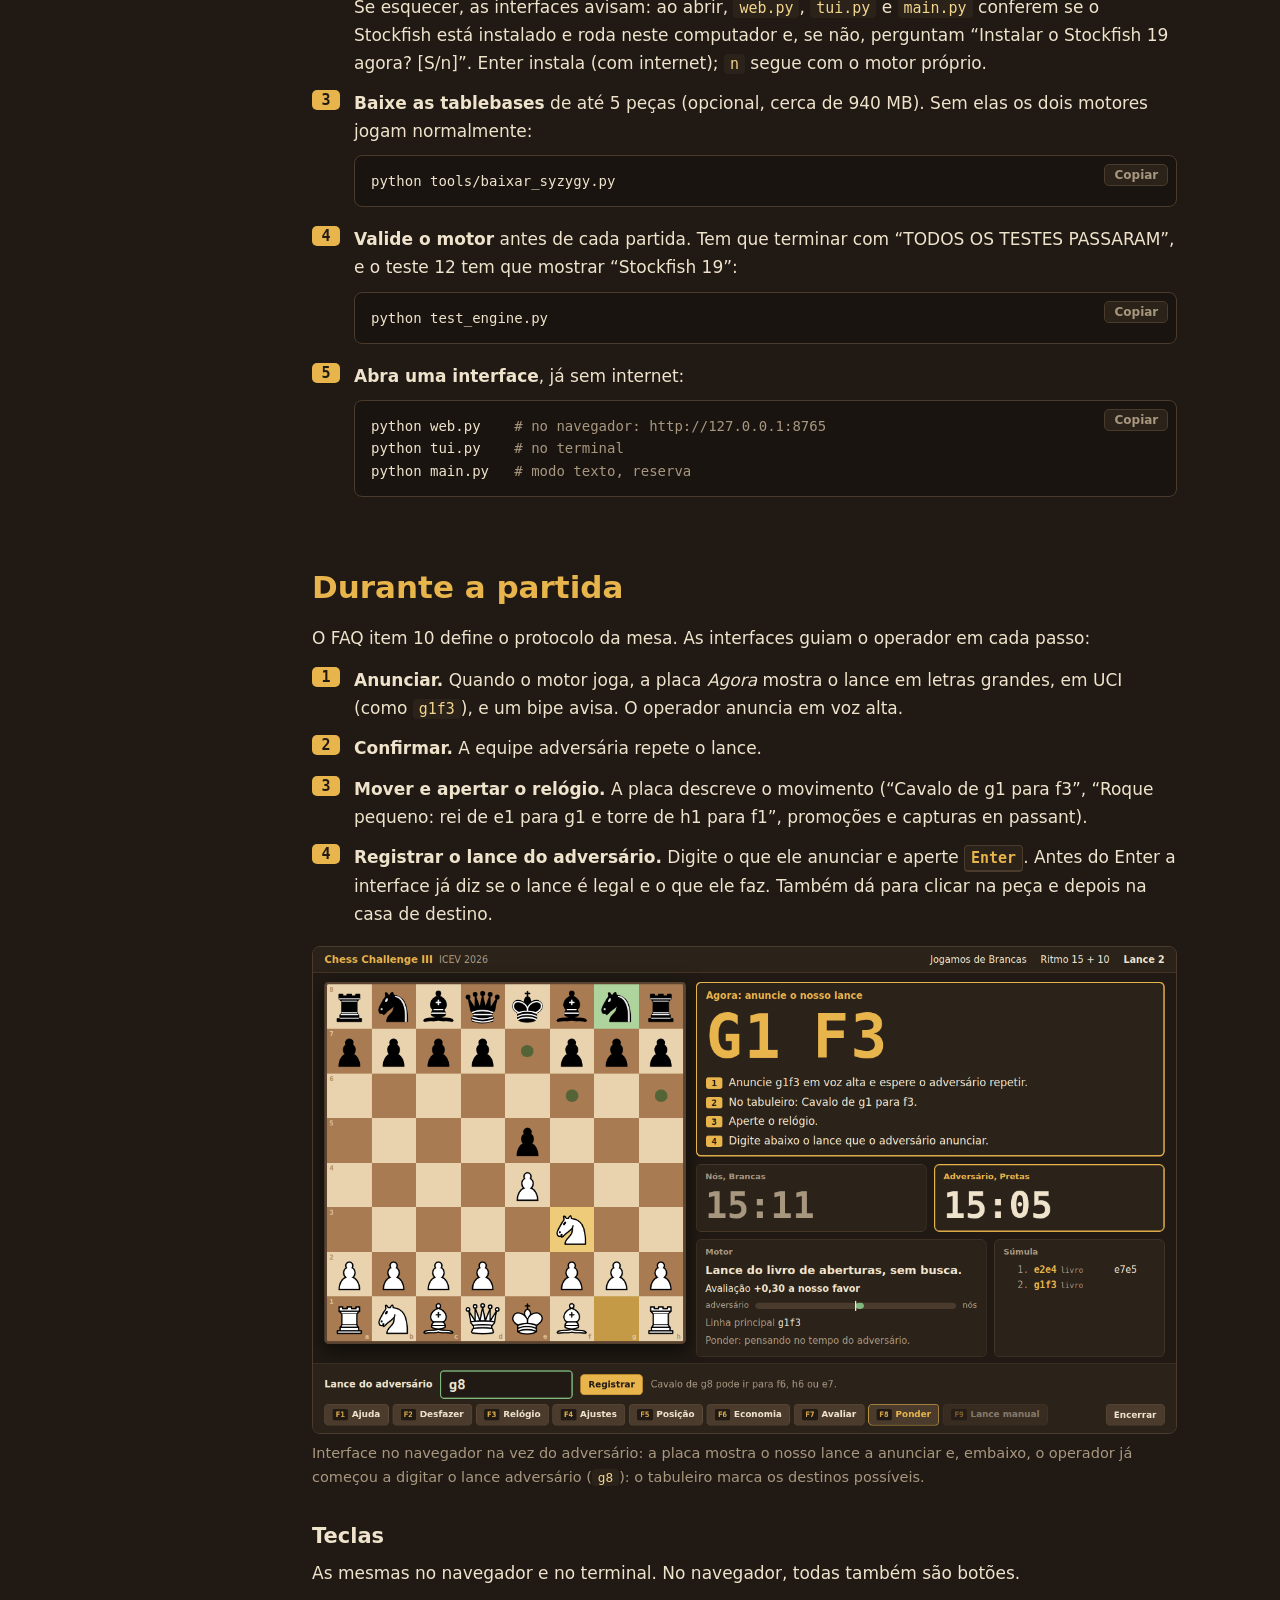
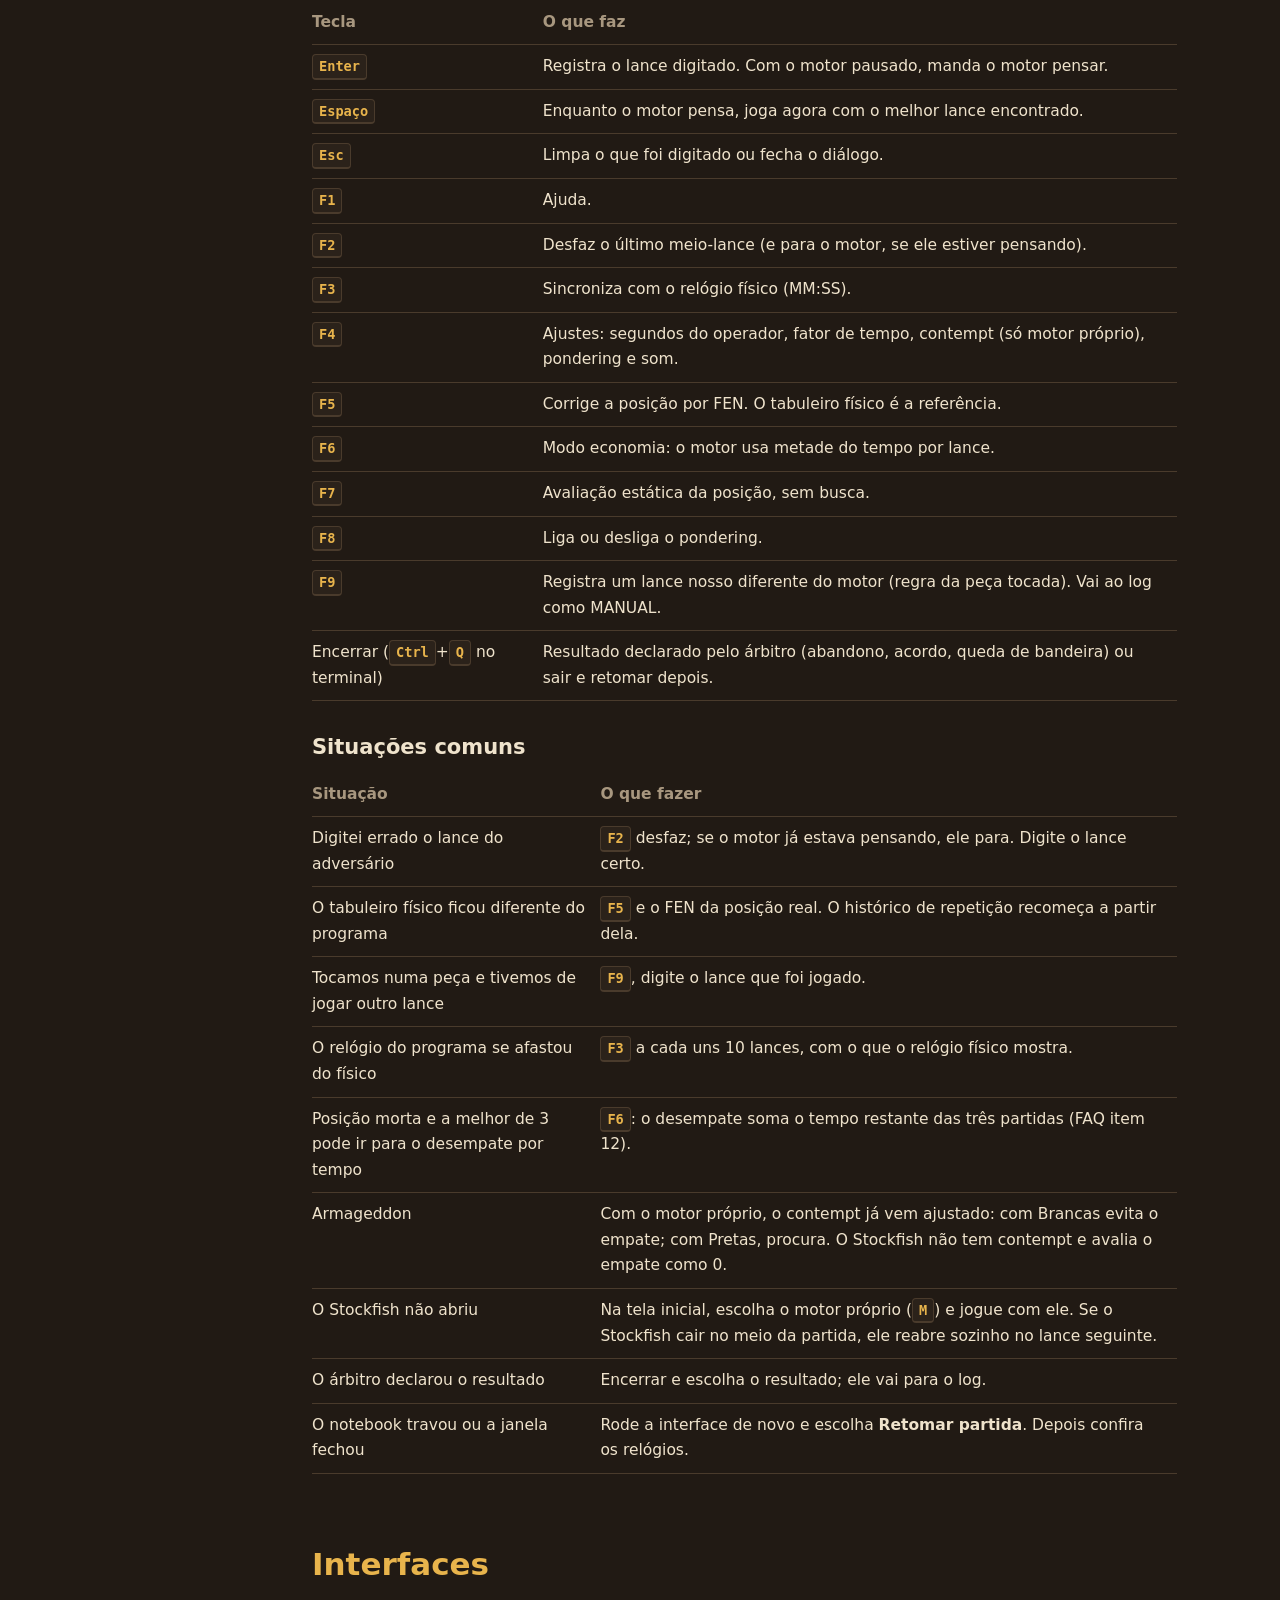
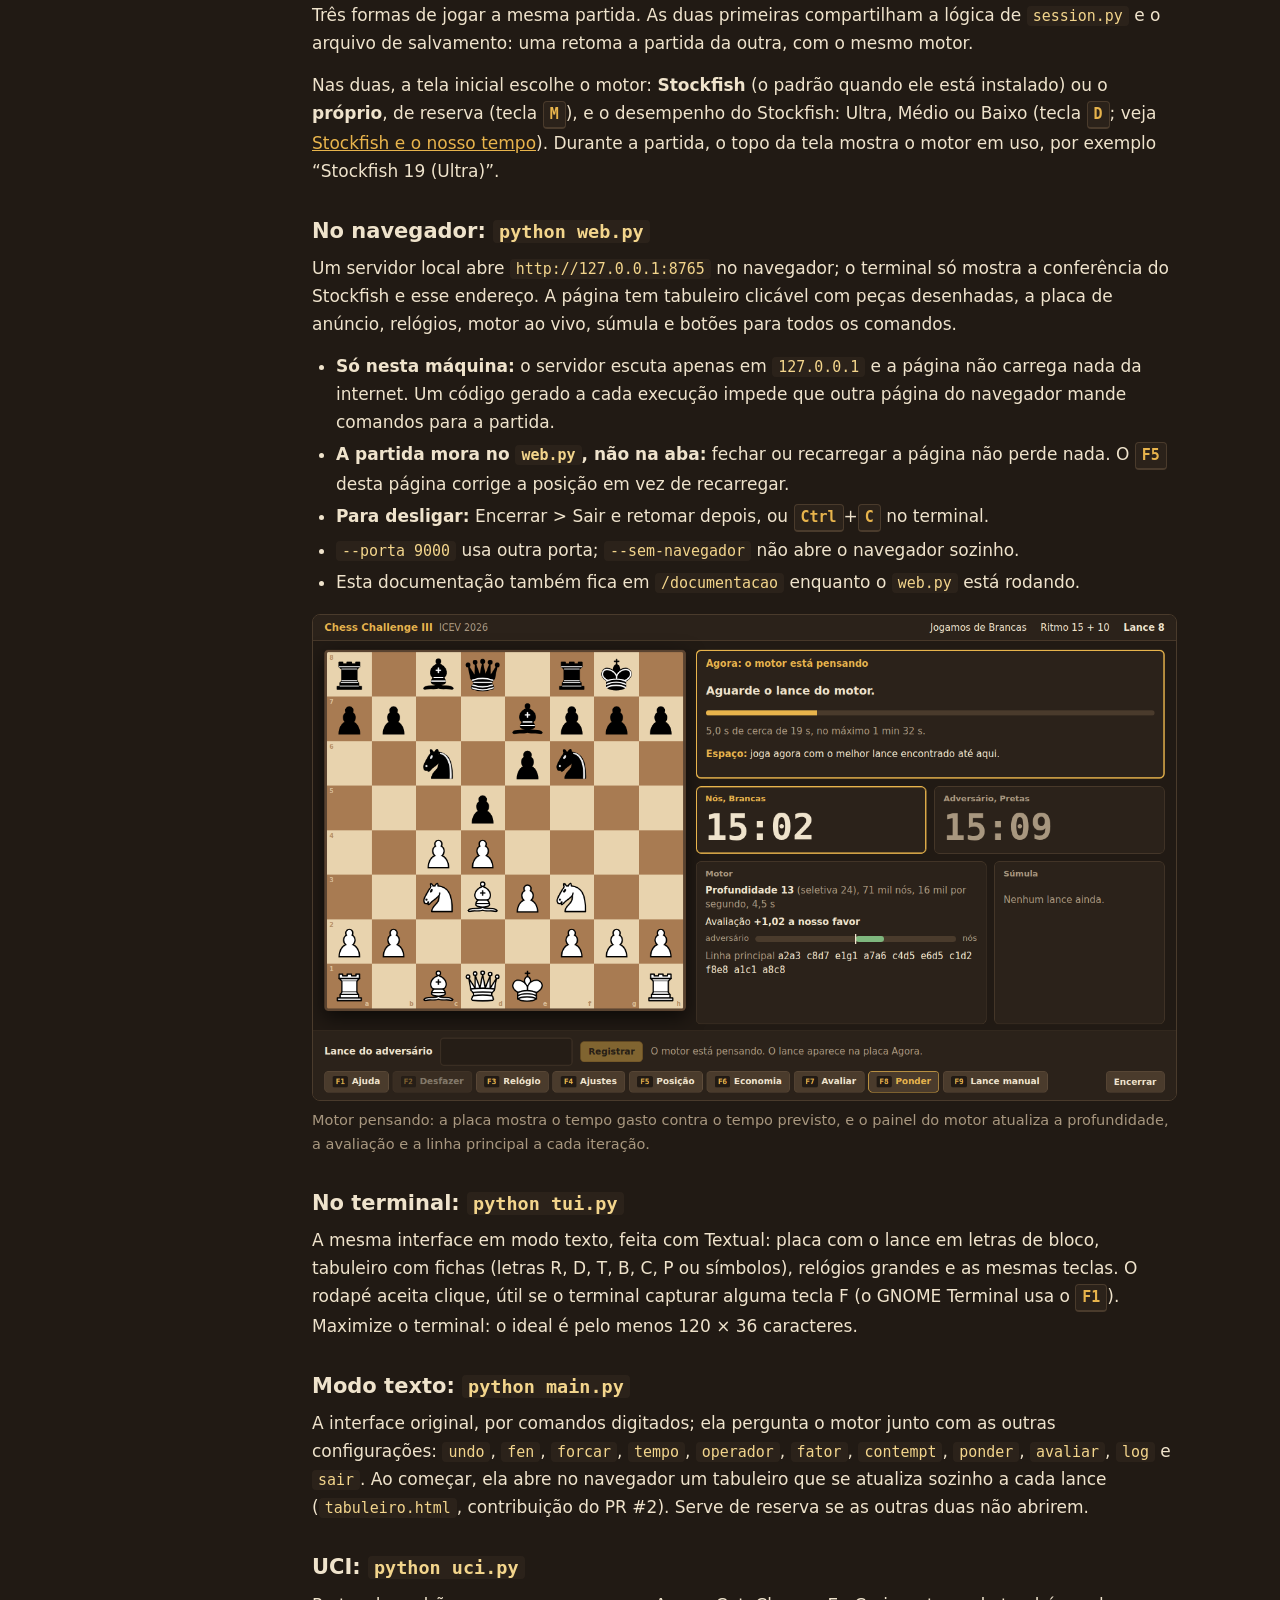
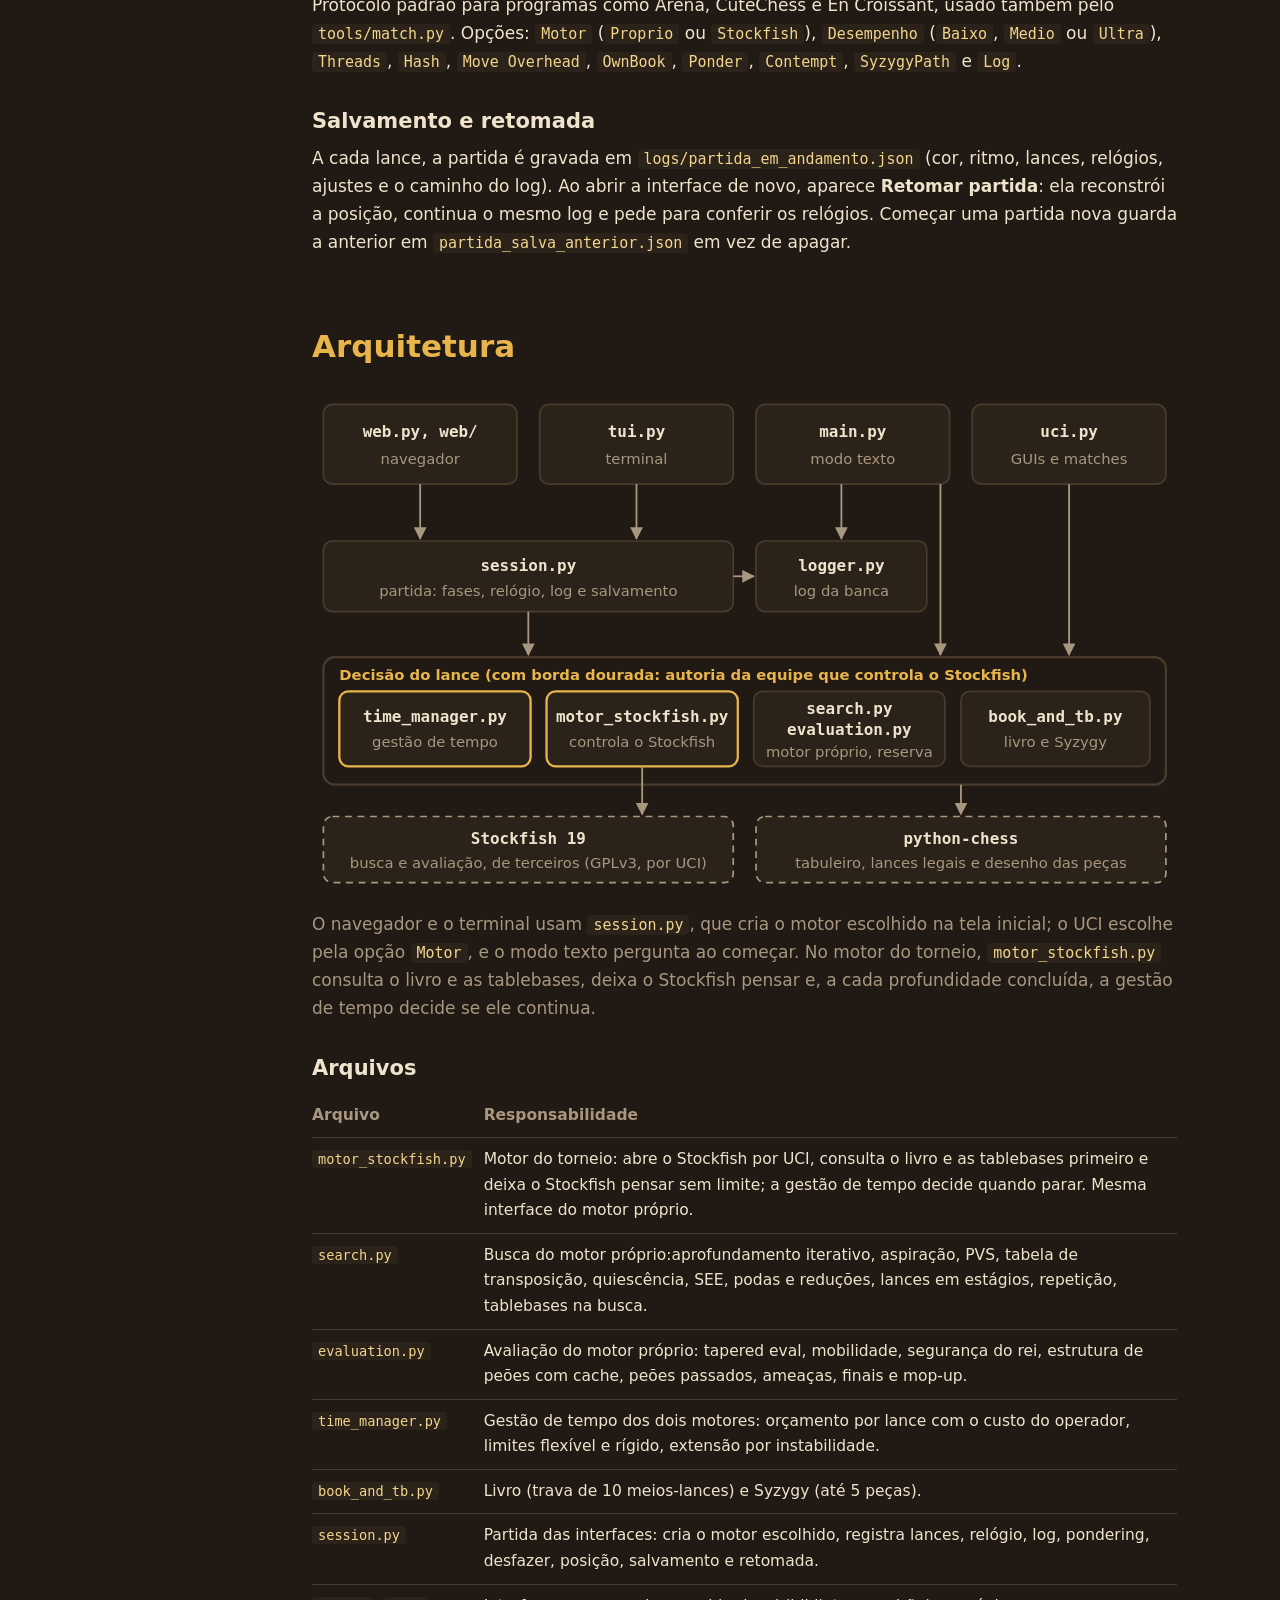
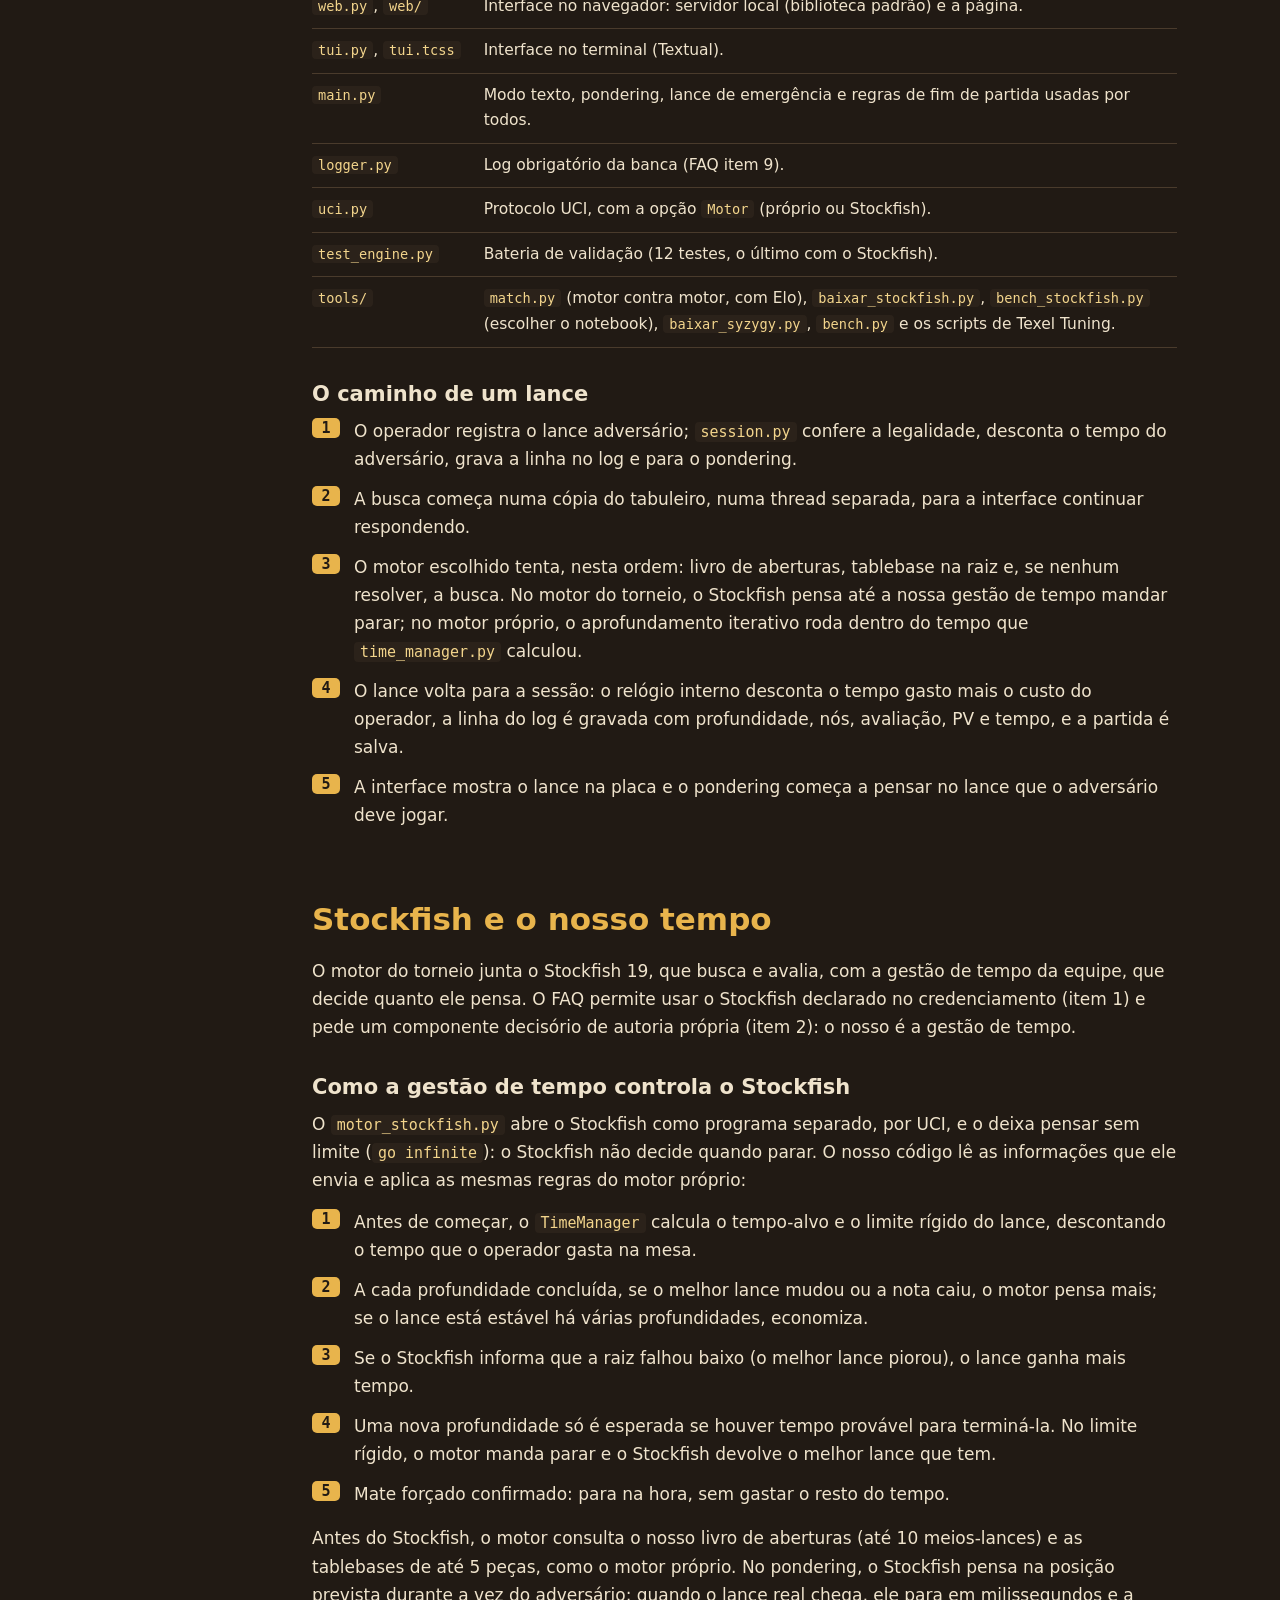
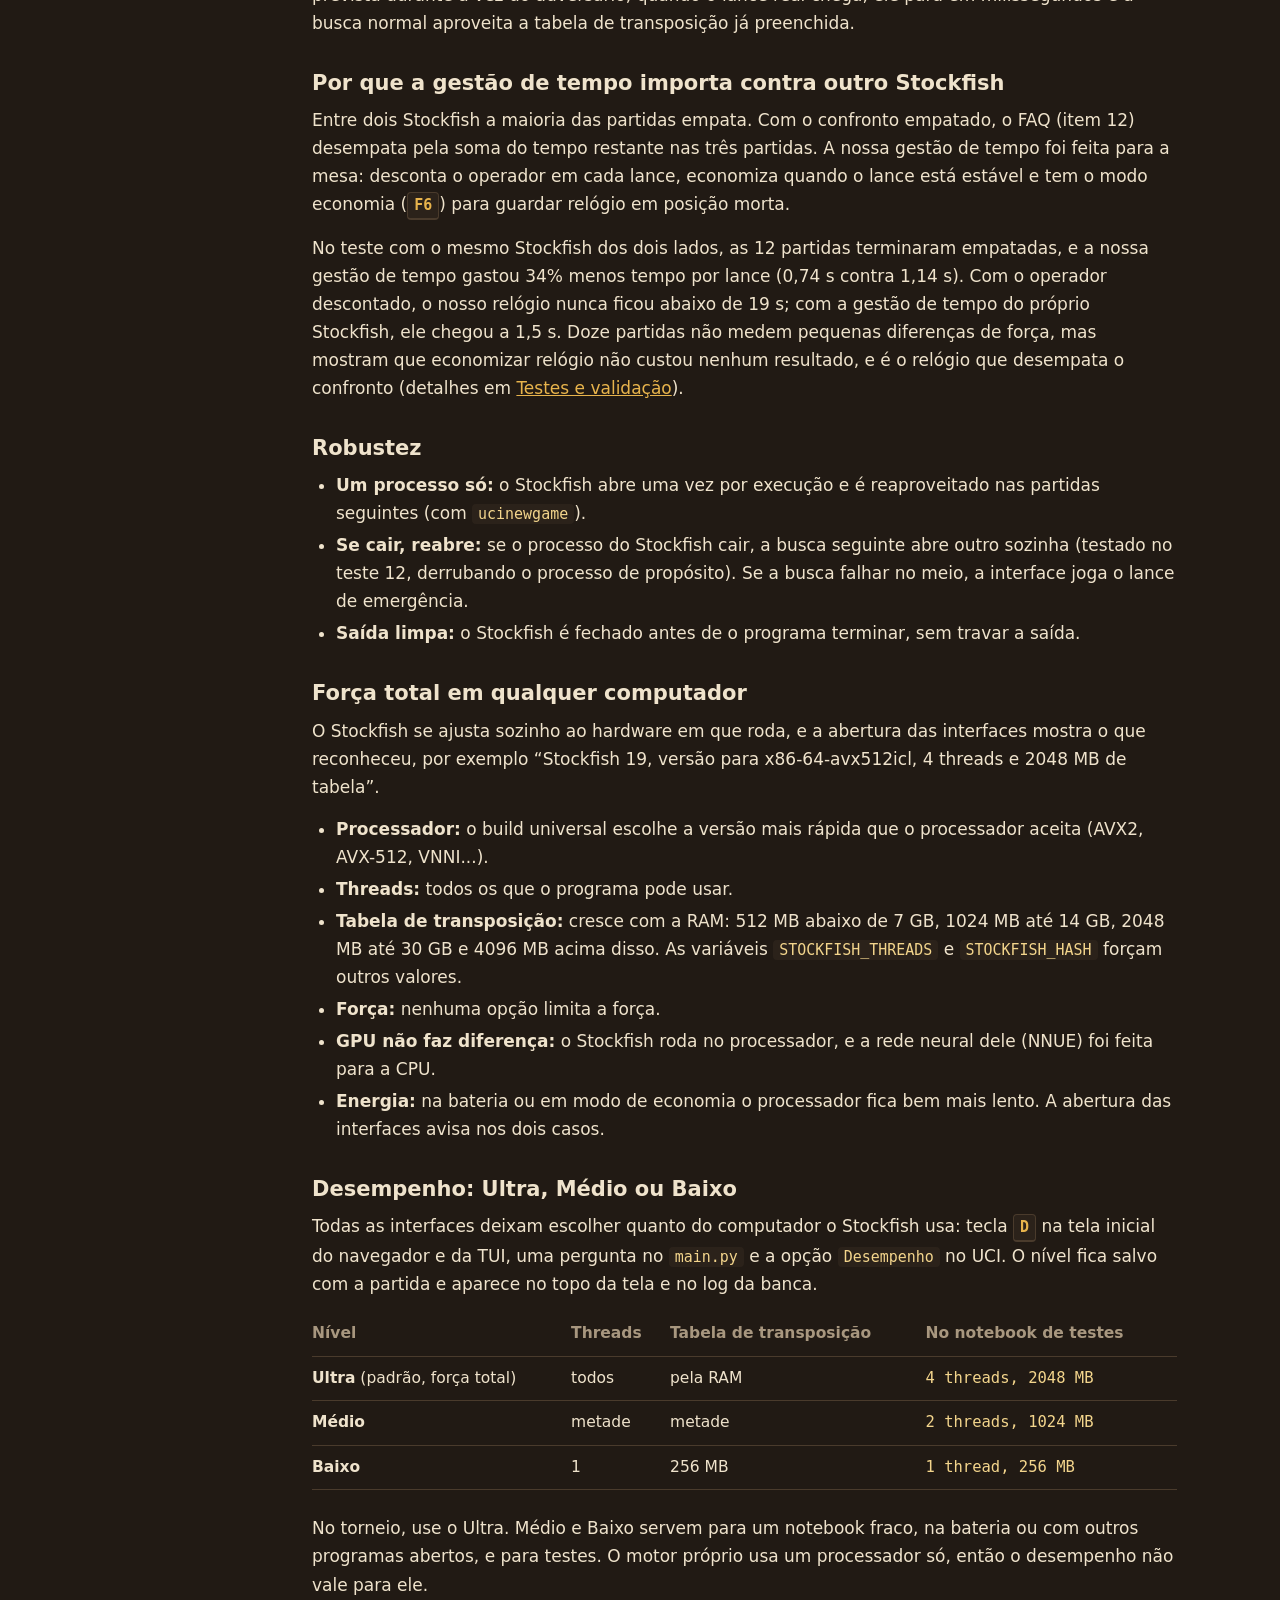
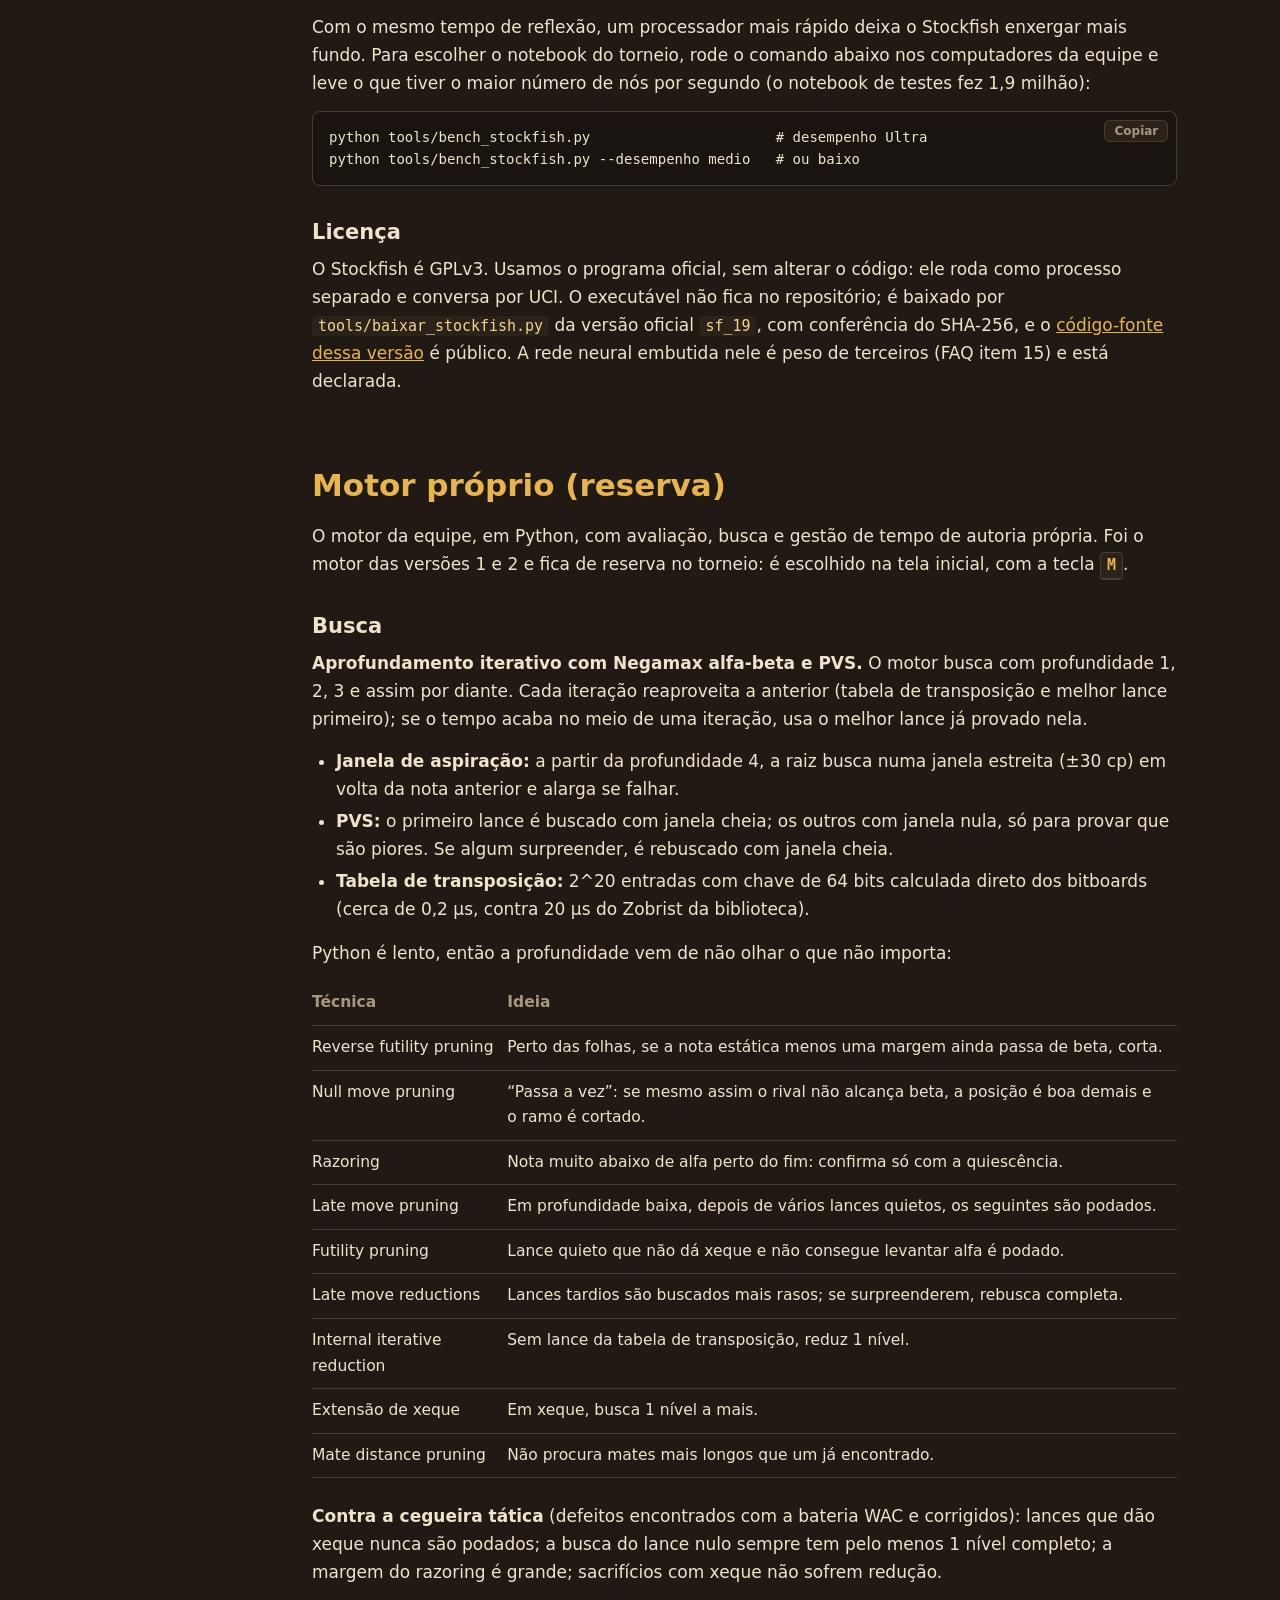
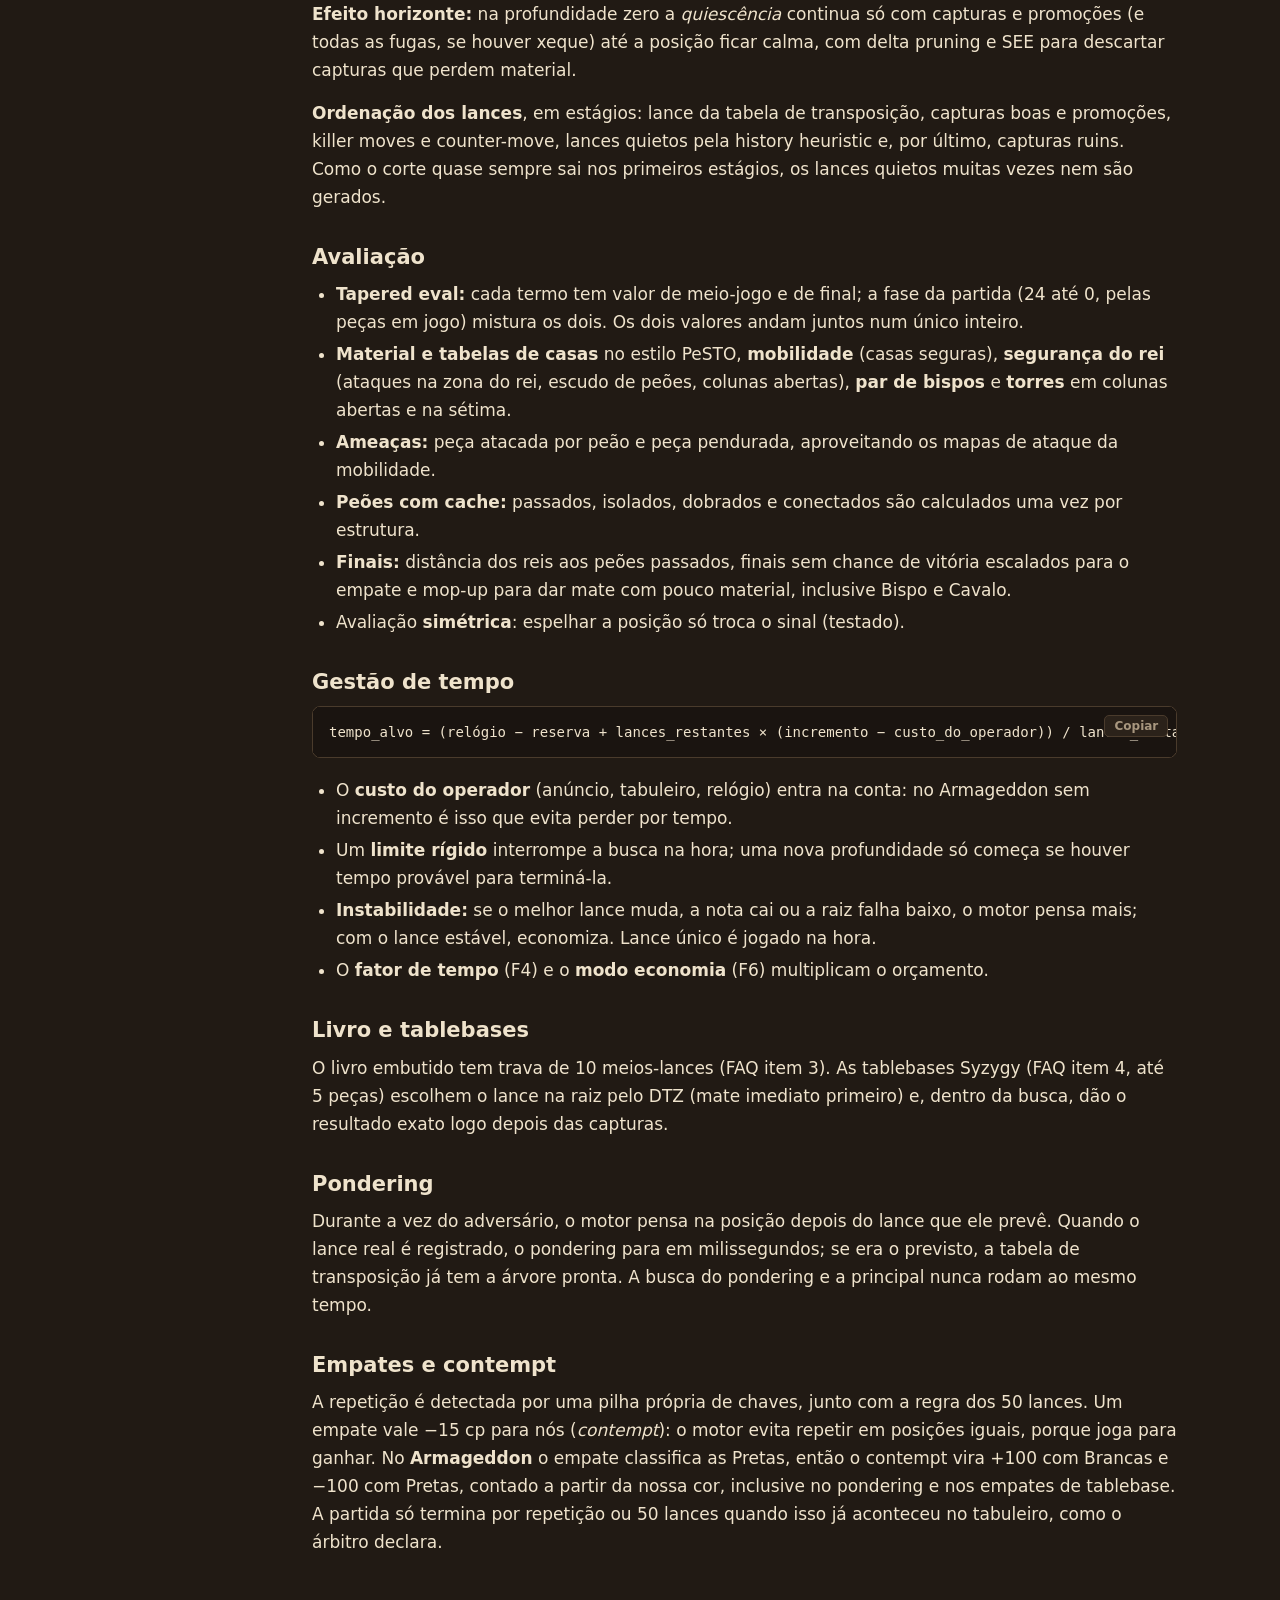
==== commit eeb80026: "Documentação: Stockfish, desempenho e links do projeto - README e docs/index.html: declaração para o" ====
--- a/docs/index.html
+++ b/docs/index.html
@@ -44,6 +44,7 @@
 }
 .indice a.secao:hover { color: var(--marfim); }
 .indice a.secao.ativo { border-left-color: var(--latao); color: var(--latao); }
+.indice .repo { display: block; margin: 22px 0 0 10px; color: var(--latao); font-weight: 700; }
 
 main { padding: 40px 52px 90px; min-width: 0; }
 section { max-width: 80ch; margin: 0 0 72px; scroll-margin-top: 24px; }
@@ -89,7 +90,8 @@
 figcaption { margin-top: 8px; color: var(--grafite); font-size: 14.5px; }
 .diagrama { width: 100%; height: auto; margin: 10px 0 8px; }
 .diagrama rect { fill: var(--painel); stroke: var(--borda); stroke-width: 1.5; }
-.diagrama .grupo { fill: none; stroke: var(--latao); stroke-width: 2; }
+.diagrama .grupo { fill: none; stroke: var(--borda); stroke-width: 2; }
+.diagrama rect.nosso { stroke: var(--latao); stroke-width: 2; }
 .diagrama .terceiro { stroke-dasharray: 6 5; stroke: var(--grafite); }
 .diagrama .arq { fill: var(--marfim); font: 700 14px var(--mono); }
 .diagrama .desc { fill: var(--grafite); font: 13px var(--texto); }
@@ -172,7 +174,8 @@
     <li><a class="secao" href="#partida">Durante a partida</a></li>
     <li><a class="secao" href="#interfaces">Interfaces</a></li>
     <li><a class="secao" href="#arquitetura">Arquitetura</a></li>
-    <li><a class="secao" href="#motor">O motor por dentro</a></li>
+    <li><a class="secao" href="#stockfish">Stockfish e o nosso tempo</a></li>
+    <li><a class="secao" href="#motor">Motor próprio (reserva)</a></li>
     <li><a class="secao" href="#regras">Regras e conformidade</a></li>
     <li><a class="secao" href="#log">Log da banca</a></li>
     <li><a class="secao" href="#testes">Testes e validação</a></li>
@@ -181,6 +184,7 @@
     <li><a class="secao" href="#problemas">Problemas comuns</a></li>
     <li><a class="secao" href="#glossario">Glossário</a></li>
   </ol>
+  <a class="repo" href="https://github.com/jfplandim/Chess">Repositório oficial no GitHub</a>
 </nav>
 
 <main id="topo">
@@ -188,12 +192,14 @@
 <header class="abertura">
   <div>
     <h1>Chess Challenge III</h1>
-    <p class="lide">Motor de xadrez em Python para o torneio do ICEV 2026. A avaliação, a busca e a
-      gestão de tempo são da equipe; três interfaces levam o motor para a mesa de jogo.</p>
+    <p class="lide">Motor de xadrez para o torneio do ICEV 2026. O Stockfish 19 busca e avalia; a
+      gestão de tempo é da equipe e decide quanto ele pensa em cada lance. O motor próprio, em Python,
+      fica de reserva, e três interfaces levam tudo para a mesa de jogo.</p>
     <div class="atalhos">
       <a class="principal" href="#comecar">Instalar e rodar</a>
       <a href="#partida">Durante a partida</a>
       <a href="#arguicao">Arguição da banca</a>
+      <a href="https://github.com/jfplandim/Chess">Repositório oficial</a>
     </div>
   </div>
   <div class="emblema" aria-hidden="true">
@@ -205,30 +211,34 @@
 <!-- ================================================================ -->
 <section id="visao-geral">
   <h2>Visão geral</h2>
-  <p>O motor escolhe os lances com busca alfa-beta e avaliação próprias, controla o próprio
-    relógio e conversa com o operador por uma interface no navegador, no terminal ou em modo
-    texto. A biblioteca <code>python-chess</code> só representa o tabuleiro e gera os lances
-    legais, como permite o FAQ item 14.</p>
+  <p>No torneio, o <strong>Stockfish 19</strong> faz a busca e a avaliação, e a <strong>gestão de tempo
+    da equipe</strong> decide quanto ele pensa em cada lance e quando para. O motor próprio, todo em
+    Python e todo da equipe, fica de reserva e é escolhido na tela inicial. O operador conversa com o
+    motor por uma interface no navegador, no terminal ou em modo texto. A biblioteca
+    <code>python-chess</code> só representa o tabuleiro e gera os lances legais (FAQ item 14).</p>
 
   <h3>O que é da equipe</h3>
-  <p>O FAQ item 2 pede pelo menos um componente decisório de autoria própria. Os três são da equipe:</p>
-  <table>
-    <tr><th>Componente</th><th>Arquivo</th><th>Em uma frase</th></tr>
-    <tr><td>Avaliação</td><td><code>evaluation.py</code></td><td>Dá uma nota à posição: material, mobilidade, rei, peões, ameaças e finais.</td></tr>
-    <tr><td>Busca</td><td><code>search.py</code></td><td>Explora a árvore de lances com aprofundamento iterativo, PVS, tabela de transposição e podas seletivas.</td></tr>
-    <tr><td>Gestão de tempo</td><td><code>time_manager.py</code></td><td>Decide quanto pensar em cada lance, descontando o tempo que o operador gasta na mesa.</td></tr>
+  <p>O FAQ item 1 permite usar o Stockfish, declarado no credenciamento, e o item 2 pede pelo menos
+    um componente decisório de autoria própria:</p>
+  <table>
+    <tr><th>Motor</th><th>Componente</th><th>De quem</th></tr>
+    <tr><td>Torneio</td><td>Gestão de tempo: <code>time_manager.py</code>, que controla o Stockfish por meio de <code>motor_stockfish.py</code></td><td class="ok">da equipe</td></tr>
+    <tr><td>Torneio</td><td>Busca e avaliação: Stockfish 19 e a rede neural dele</td><td>de terceiros, declarado</td></tr>
+    <tr><td>Reserva</td><td>Avaliação (<code>evaluation.py</code>), busca (<code>search.py</code>) e gestão de tempo</td><td class="ok">da equipe</td></tr>
   </table>
   <p>As interfaces (<code>web.py</code>, <code>tui.py</code>, <code>main.py</code>), o registro da partida
-    (<code>session.py</code>, <code>logger.py</code>) e as ferramentas de teste também são da equipe.
-    Livro de aberturas, tablebases Syzygy e os valores iniciais da tabela PeSTO são de terceiros e
-    não contam como autoria.</p>
+    (<code>session.py</code>, <code>logger.py</code>), o livro consultado antes do motor e as ferramentas de
+    teste também são da equipe. O Stockfish, a rede neural dele, as tablebases Syzygy e os valores
+    iniciais da tabela PeSTO são de terceiros e não contam como autoria.</p>
 
   <h3>Números medidos</h3>
   <table>
     <tr><th>Medição</th><th>Resultado</th></tr>
-    <tr><td>Versão 2 contra a versão anterior (40 partidas, 20 s + 0,2 s, mesma gestão de tempo)</td><td class="num">+38 =2 −0</td></tr>
-    <tr><td>Profundidade em 5 s, posições de meio-jogo</td><td class="num">12 a 17 (antes 5 a 8)</td></tr>
-    <tr><td>Velocidade no notebook da equipe, modo de energia normal (medida em 04/11/2026)</td><td class="num">16 a 18 mil nós/s</td></tr>
+    <tr><td>Stockfish 19 no notebook da equipe, 4 threads e 2048 MB (<code>tools/bench_stockfish.py</code>, 05/11/2026)</td><td class="num">1,9 milhão de nós/s</td></tr>
+    <tr><td>Nossa gestão de tempo contra a do próprio Stockfish (o mesmo Stockfish dos dois lados, 40 s + 0,4 s, operador simulado)</td><td class="num">+0 =12 −0, com 34% menos tempo por lance</td></tr>
+    <tr><td>Motor próprio, versão 2 contra a versão anterior (40 partidas, 20 s + 0,2 s, mesma gestão de tempo)</td><td class="num">+38 =2 −0</td></tr>
+    <tr><td>Motor próprio: profundidade em 5 s, posições de meio-jogo</td><td class="num">12 a 17 (antes 5 a 8)</td></tr>
+    <tr><td>Motor próprio: velocidade no notebook da equipe, modo de energia normal (medida em 04/11/2026)</td><td class="num">16 a 18 mil nós/s</td></tr>
     <tr><td>A mesma velocidade no modo de economia de energia</td><td class="num">≈ 6 mil nós/s</td></tr>
     <tr><td>Ritmo do torneio simulado (3 + 2 com 0,8 s de operador)</td><td class="num">nunca estourou o relógio</td></tr>
     <tr><td>Velocidade do motor com a interface aberta, em relação a sem ela</td><td class="num">96% (terminal), 94% (navegador)</td></tr>
@@ -239,12 +249,14 @@
   <h3>Declaração para o credenciamento (FAQ item 1)</h3>
   <table>
     <tr><th>Item</th><th>Declaração</th></tr>
-    <tr><td>Projeto-base</td><td><code>jfplandim/Chess</code>, commit <code>ccee6c7</code></td></tr>
-    <tr><td>Autoria própria (item 2)</td><td>Avaliação, busca e gestão de tempo</td></tr>
-    <tr><td>Bibliotecas (item 14)</td><td><code>chess</code> 1.11.2 (python-chess) para tabuleiro e lances legais; <code>textual</code> 8.2.8 só para a interface no terminal. Ambas em <code>requirements.txt</code>. A interface no navegador usa só a biblioteca padrão do Python.</td></tr>
-    <tr><td>Livro (item 3)</td><td>Linhas clássicas embutidas em <code>book_and_tb.py</code>, até 10 meios-lances</td></tr>
-    <tr><td>Tablebases (item 4)</td><td>Syzygy de até 5 peças, baixadas antes do evento</td></tr>
-    <tr><td>Hardware e modelos (itens 5 a 8 e 15)</td><td>Notebook da equipe, só CPU, sem GPU e sem pesos de modelo</td></tr>
+    <tr><td>Projeto-base</td><td><strong>Stockfish 19</strong> (versão oficial <code>sf_19</code>) na busca e na avaliação; <a href="https://github.com/jfplandim/Chess"><code>jfplandim/Chess</code></a>, commit <code>ccee6c7</code>, no motor próprio e nas interfaces</td></tr>
+    <tr><td>Autoria própria (item 2)</td><td>Gestão de tempo, que controla o Stockfish; no motor reserva, também a avaliação e a busca</td></tr>
+    <tr><td>Licença (item 1)</td><td>Stockfish em GPLv3, rodando como programa separado (UCI), sem alteração no código dele. Baixado por <code>tools/baixar_stockfish.py</code>, fora do repositório. <a href="https://github.com/official-stockfish/Stockfish/tree/sf_19">Código-fonte da versão</a></td></tr>
+    <tr><td>Bibliotecas (item 14)</td><td><code>chess</code> 1.11.2 (python-chess) para tabuleiro e lances legais; <code>textual</code> 8.2.8 só para a interface no terminal. Ambas em <code>requirements.txt</code>. A interface no navegador usa só a biblioteca padrão do Python. Programa externo: Stockfish 19.</td></tr>
+    <tr><td>Livro (item 3)</td><td>Linhas clássicas embutidas em <code>book_and_tb.py</code>, até 10 meios-lances, usadas pelos dois motores</td></tr>
+    <tr><td>Tablebases (item 4)</td><td>Syzygy de até 5 peças, baixadas antes do evento; o Stockfish recebe <code>SyzygyProbeLimit 5</code></td></tr>
+    <tr><td>Hardware (itens 5 a 8)</td><td>Notebook da equipe, só CPU: o Stockfish usa todos os threads e uma tabela de transposição proporcional à RAM (no notebook de testes, 4 threads e 2048 MB). Sem GPU: o Stockfish não usa</td></tr>
+    <tr><td>Modelos (item 15)</td><td>A rede neural (NNUE) que vem dentro do Stockfish 19: peso de terceiros, não conta como autoria. Nenhum peso treinado pela equipe.</td></tr>
     <tr><td>Rede (item 14)</td><td>Nenhuma requisição externa durante as partidas; a interface no navegador só escuta em <code>127.0.0.1</code></td></tr>
   </table>
 </section>
@@ -257,9 +269,17 @@
   <ol class="passos">
     <li><strong>Instale as dependências</strong>, com internet, antes do evento:
       <pre><code>pip install -r requirements.txt</code></pre></li>
-    <li><strong>Baixe as tablebases</strong> de até 5 peças (opcional, cerca de 940 MB). Sem elas o motor joga normalmente:
+    <li><strong>Baixe o Stockfish 19</strong> (cerca de 80 MB, instalado em <code>../stockfish/</code>, fora do
+      repositório). O script escolhe o arquivo do sistema, confere o SHA-256 publicado no GitHub e
+      testa o executável:
+      <pre><code>python tools/baixar_stockfish.py</code></pre>
+      Se esquecer, as interfaces avisam: ao abrir, <code>web.py</code>, <code>tui.py</code> e <code>main.py</code> conferem
+      se o Stockfish está instalado e roda neste computador e, se não, perguntam “Instalar o Stockfish 19 agora?
+      [S/n]”. Enter instala (com internet); <code>n</code> segue com o motor próprio.</li>
+    <li><strong>Baixe as tablebases</strong> de até 5 peças (opcional, cerca de 940 MB). Sem elas os dois motores jogam normalmente:
       <pre><code>python tools/baixar_syzygy.py</code></pre></li>
-    <li><strong>Valide o motor</strong> antes de cada partida. Tem que terminar com “TODOS OS TESTES PASSARAM”:
+    <li><strong>Valide o motor</strong> antes de cada partida. Tem que terminar com “TODOS OS TESTES PASSARAM”,
+      e o teste 12 tem que mostrar “Stockfish 19”:
       <pre><code>python test_engine.py</code></pre></li>
     <li><strong>Abra uma interface</strong>, já sem internet:
       <pre><code>python web.py    <span class="com"># no navegador: http://127.0.0.1:8765</span>
@@ -299,7 +319,7 @@
     <tr><td><kbd>F1</kbd></td><td>Ajuda.</td></tr>
     <tr><td><kbd>F2</kbd></td><td>Desfaz o último meio-lance (e para o motor, se ele estiver pensando).</td></tr>
     <tr><td><kbd>F3</kbd></td><td>Sincroniza com o relógio físico (MM:SS).</td></tr>
-    <tr><td><kbd>F4</kbd></td><td>Ajustes: segundos do operador, fator de tempo, contempt, pondering e som.</td></tr>
+    <tr><td><kbd>F4</kbd></td><td>Ajustes: segundos do operador, fator de tempo, contempt (só motor próprio), pondering e som.</td></tr>
     <tr><td><kbd>F5</kbd></td><td>Corrige a posição por FEN. O tabuleiro físico é a referência.</td></tr>
     <tr><td><kbd>F6</kbd></td><td>Modo economia: o motor usa metade do tempo por lance.</td></tr>
     <tr><td><kbd>F7</kbd></td><td>Avaliação estática da posição, sem busca.</td></tr>
@@ -316,7 +336,8 @@
     <tr><td>Tocamos numa peça e tivemos de jogar outro lance</td><td><kbd>F9</kbd>, digite o lance que foi jogado.</td></tr>
     <tr><td>O relógio do programa se afastou do físico</td><td><kbd>F3</kbd> a cada uns 10 lances, com o que o relógio físico mostra.</td></tr>
     <tr><td>Posição morta e a melhor de 3 pode ir para o desempate por tempo</td><td><kbd>F6</kbd>: o desempate soma o tempo restante das três partidas (FAQ item 12).</td></tr>
-    <tr><td>Armageddon</td><td>Nada a fazer: o contempt já vem ajustado. Com Brancas o motor evita o empate; com Pretas, procura.</td></tr>
+    <tr><td>Armageddon</td><td>Com o motor próprio, o contempt já vem ajustado: com Brancas evita o empate; com Pretas, procura. O Stockfish não tem contempt e avalia o empate como 0.</td></tr>
+    <tr><td>O Stockfish não abriu</td><td>Na tela inicial, escolha o motor próprio (<kbd>M</kbd>) e jogue com ele. Se o Stockfish cair no meio da partida, ele reabre sozinho no lance seguinte.</td></tr>
     <tr><td>O árbitro declarou o resultado</td><td>Encerrar e escolha o resultado; ele vai para o log.</td></tr>
     <tr><td>O notebook travou ou a janela fechou</td><td>Rode a interface de novo e escolha <strong>Retomar partida</strong>. Depois confira os relógios.</td></tr>
   </table>
@@ -326,11 +347,15 @@
 <section id="interfaces">
   <h2>Interfaces</h2>
   <p>Três formas de jogar a mesma partida. As duas primeiras compartilham a lógica de
-    <code>session.py</code> e o arquivo de salvamento: uma retoma a partida da outra.</p>
+    <code>session.py</code> e o arquivo de salvamento: uma retoma a partida da outra, com o mesmo motor.</p>
+  <p>Nas duas, a tela inicial escolhe o motor: <strong>Stockfish</strong> (o padrão quando ele está instalado)
+    ou o <strong>próprio</strong>, de reserva (tecla <kbd>M</kbd>), e o desempenho do Stockfish: Ultra, Médio ou
+    Baixo (tecla <kbd>D</kbd>; veja <a href="#stockfish">Stockfish e o nosso tempo</a>). Durante a partida, o topo
+    da tela mostra o motor em uso, por exemplo “Stockfish 19 (Ultra)”.</p>
 
   <h3>No navegador: <code>python web.py</code></h3>
-  <p>Um servidor local abre <code>http://127.0.0.1:8765</code> no navegador; o terminal só mostra esse
-    endereço. A página tem tabuleiro clicável com peças desenhadas, a placa de anúncio, relógios,
+  <p>Um servidor local abre <code>http://127.0.0.1:8765</code> no navegador; o terminal só mostra a conferência
+    do Stockfish e esse endereço. A página tem tabuleiro clicável com peças desenhadas, a placa de anúncio, relógios,
     motor ao vivo, súmula e botões para todos os comandos.</p>
   <ul>
     <li><strong>Só nesta máquina:</strong> o servidor escuta apenas em <code>127.0.0.1</code> e a página não carrega
@@ -355,7 +380,7 @@
     <kbd>F1</kbd>). Maximize o terminal: o ideal é pelo menos 120 × 36 caracteres.</p>
 
   <h3>Modo texto: <code>python main.py</code></h3>
-  <p>A interface original, por comandos digitados: <code>undo</code>, <code>fen</code>, <code>forcar</code>,
+  <p>A interface original, por comandos digitados; ela pergunta o motor junto com as outras configurações: <code>undo</code>, <code>fen</code>, <code>forcar</code>,
     <code>tempo</code>, <code>operador</code>, <code>fator</code>, <code>contempt</code>, <code>ponder</code>,
     <code>avaliar</code>, <code>log</code> e <code>sair</code>. Ao começar, ela abre no navegador um tabuleiro
     que se atualiza sozinho a cada lance (<code>tabuleiro.html</code>, contribuição do PR #2). Serve de reserva
@@ -363,8 +388,10 @@
 
   <h3>UCI: <code>python uci.py</code></h3>
   <p>Protocolo padrão para programas como Arena, CuteChess e En Croissant, usado também pelo
-    <code>tools/match.py</code>. Opções: <code>Hash</code>, <code>Move Overhead</code>, <code>OwnBook</code>,
-    <code>Ponder</code>, <code>Contempt</code>, <code>SyzygyPath</code> e <code>Log</code>.</p>
+    <code>tools/match.py</code>. Opções: <code>Motor</code> (<code>Proprio</code> ou <code>Stockfish</code>),
+    <code>Desempenho</code> (<code>Baixo</code>, <code>Medio</code> ou <code>Ultra</code>),
+    <code>Threads</code>, <code>Hash</code>, <code>Move Overhead</code>, <code>OwnBook</code>, <code>Ponder</code>,
+    <code>Contempt</code>, <code>SyzygyPath</code> e <code>Log</code>.</p>
 
   <h3>Salvamento e retomada</h3>
   <p>A cada lance, a partida é gravada em <code>logs/partida_em_andamento.json</code> (cor, ritmo, lances,
@@ -376,8 +403,8 @@
 <!-- ================================================================ -->
 <section id="arquitetura">
   <h2>Arquitetura</h2>
-  <svg class="diagrama" viewBox="0 0 760 430" role="img" aria-labelledby="diagrama-titulo">
-    <title id="diagrama-titulo">Camadas do projeto: interfaces, partida, motor e python-chess</title>
+  <svg class="diagrama" viewBox="0 0 760 440" role="img" aria-labelledby="diagrama-titulo">
+    <title id="diagrama-titulo">Camadas do projeto: interfaces, partida, decisão do lance (Stockfish com a nossa gestão de tempo, ou o motor próprio) e os programas de terceiros</title>
     <defs>
       <marker id="ponta" viewBox="0 0 10 10" refX="9" refY="5" markerWidth="7" markerHeight="7" orient="auto-start-reverse">
         <path d="M0,0 L10,5 L0,10 z"/>
@@ -403,24 +430,29 @@
     <rect x="390" y="130" width="150" height="62" rx="8"/>
     <text class="arq" x="465" y="156" text-anchor="middle">logger.py</text>
     <text class="desc" x="465" y="178" text-anchor="middle">log da banca</text>
-    <!-- motor -->
+    <!-- decisão do lance -->
     <rect class="grupo" x="10" y="232" width="740" height="112" rx="10"/>
-    <text class="rotulo" x="24" y="252">Motor, autoria da equipe</text>
-    <rect x="24" y="262" width="168" height="66" rx="8"/>
-    <text class="arq" x="108" y="289" text-anchor="middle">search.py</text>
-    <text class="desc" x="108" y="311" text-anchor="middle">busca</text>
-    <rect x="206" y="262" width="168" height="66" rx="8"/>
-    <text class="arq" x="290" y="289" text-anchor="middle">evaluation.py</text>
-    <text class="desc" x="290" y="311" text-anchor="middle">avaliação</text>
+    <text class="rotulo" x="24" y="252">Decisão do lance (com borda dourada: autoria da equipe que controla o Stockfish)</text>
+    <rect class="nosso" x="24" y="262" width="168" height="66" rx="8"/>
+    <text class="arq" x="108" y="289" text-anchor="middle">time_manager.py</text>
+    <text class="desc" x="108" y="311" text-anchor="middle">gestão de tempo</text>
+    <rect class="nosso" x="206" y="262" width="168" height="66" rx="8"/>
+    <text class="arq" x="290" y="289" text-anchor="middle">motor_stockfish.py</text>
+    <text class="desc" x="290" y="311" text-anchor="middle">controla o Stockfish</text>
     <rect x="388" y="262" width="168" height="66" rx="8"/>
-    <text class="arq" x="472" y="289" text-anchor="middle">time_manager.py</text>
-    <text class="desc" x="472" y="311" text-anchor="middle">gestão de tempo</text>
+    <text class="arq" x="472" y="282" text-anchor="middle">search.py</text>
+    <text class="arq" x="472" y="300" text-anchor="middle">evaluation.py</text>
+    <text class="desc" x="472" y="320" text-anchor="middle">motor próprio, reserva</text>
     <rect x="570" y="262" width="166" height="66" rx="8"/>
     <text class="arq" x="653" y="289" text-anchor="middle">book_and_tb.py</text>
     <text class="desc" x="653" y="311" text-anchor="middle">livro e Syzygy</text>
-    <!-- biblioteca -->
-    <rect class="terceiro" x="10" y="372" width="740" height="48" rx="8"/>
-    <text class="desc" x="380" y="401" text-anchor="middle">python-chess (biblioteca): tabuleiro, lances legais e desenho das peças</text>
+    <!-- programas e bibliotecas de terceiros -->
+    <rect class="terceiro" x="10" y="372" width="360" height="58" rx="8"/>
+    <text class="arq" x="190" y="396" text-anchor="middle">Stockfish 19</text>
+    <text class="desc" x="190" y="417" text-anchor="middle">busca e avaliação, de terceiros (GPLv3, por UCI)</text>
+    <rect class="terceiro" x="390" y="372" width="360" height="58" rx="8"/>
+    <text class="arq" x="570" y="396" text-anchor="middle">python-chess</text>
+    <text class="desc" x="570" y="417" text-anchor="middle">tabuleiro, lances legais e desenho das peças</text>
     <!-- setas -->
     <path class="seta" d="M95,80 L95,128"/>
     <path class="seta" d="M285,80 L285,128"/>
@@ -429,26 +461,30 @@
     <path class="seta" d="M190,192 L190,230"/>
     <path class="seta" d="M552,80 L552,230"/>
     <path class="seta" d="M665,80 L665,230"/>
-    <path class="seta" d="M380,344 L380,370"/>
+    <path class="seta" d="M290,328 L290,370"/>
+    <path class="seta" d="M570,344 L570,370"/>
   </svg>
-  <p class="fraco">O navegador e o terminal usam <code>session.py</code>; o modo texto e o UCI chamam o motor direto.
-    Dentro do motor, a busca chama a avaliação, o relógio e o livro com as tablebases.</p>
+  <p class="fraco">O navegador e o terminal usam <code>session.py</code>, que cria o motor escolhido na tela inicial;
+    o UCI escolhe pela opção <code>Motor</code>, e o modo texto pergunta ao começar. No motor do torneio,
+    <code>motor_stockfish.py</code> consulta o livro e as tablebases, deixa o Stockfish pensar e, a cada
+    profundidade concluída, a gestão de tempo decide se ele continua.</p>
 
   <h3>Arquivos</h3>
   <table>
     <tr><th>Arquivo</th><th>Responsabilidade</th></tr>
-    <tr><td><code>search.py</code></td><td>Busca: aprofundamento iterativo, aspiração, PVS, tabela de transposição, quiescência, SEE, podas e reduções, lances em estágios, repetição, tablebases na busca.</td></tr>
-    <tr><td><code>evaluation.py</code></td><td>Avaliação: tapered eval, mobilidade, segurança do rei, estrutura de peões com cache, peões passados, ameaças, finais e mop-up.</td></tr>
-    <tr><td><code>time_manager.py</code></td><td>Orçamento por lance com o custo do operador, limites flexível e rígido, extensão por instabilidade.</td></tr>
+    <tr><td><code>motor_stockfish.py</code></td><td>Motor do torneio: abre o Stockfish por UCI, consulta o livro e as tablebases primeiro e deixa o Stockfish pensar sem limite; a gestão de tempo decide quando parar. Mesma interface do motor próprio.</td></tr>
+    <tr><td><code>search.py</code></td><td>Busca do motor próprio:aprofundamento iterativo, aspiração, PVS, tabela de transposição, quiescência, SEE, podas e reduções, lances em estágios, repetição, tablebases na busca.</td></tr>
+    <tr><td><code>evaluation.py</code></td><td>Avaliação do motor próprio: tapered eval, mobilidade, segurança do rei, estrutura de peões com cache, peões passados, ameaças, finais e mop-up.</td></tr>
+    <tr><td><code>time_manager.py</code></td><td>Gestão de tempo dos dois motores: orçamento por lance com o custo do operador, limites flexível e rígido, extensão por instabilidade.</td></tr>
     <tr><td><code>book_and_tb.py</code></td><td>Livro (trava de 10 meios-lances) e Syzygy (até 5 peças).</td></tr>
-    <tr><td><code>session.py</code></td><td>Partida das interfaces: registra lances, relógio, log, pondering, desfazer, posição, salvamento e retomada.</td></tr>
+    <tr><td><code>session.py</code></td><td>Partida das interfaces: cria o motor escolhido, registra lances, relógio, log, pondering, desfazer, posição, salvamento e retomada.</td></tr>
     <tr><td><code>web.py</code>, <code>web/</code></td><td>Interface no navegador: servidor local (biblioteca padrão) e a página.</td></tr>
     <tr><td><code>tui.py</code>, <code>tui.tcss</code></td><td>Interface no terminal (Textual).</td></tr>
     <tr><td><code>main.py</code></td><td>Modo texto, pondering, lance de emergência e regras de fim de partida usadas por todos.</td></tr>
     <tr><td><code>logger.py</code></td><td>Log obrigatório da banca (FAQ item 9).</td></tr>
-    <tr><td><code>uci.py</code></td><td>Protocolo UCI.</td></tr>
-    <tr><td><code>test_engine.py</code></td><td>Bateria de validação (11 testes).</td></tr>
-    <tr><td><code>tools/</code></td><td><code>match.py</code> (versão contra versão, com Elo), <code>bench.py</code>, <code>baixar_syzygy.py</code> e os scripts de Texel Tuning.</td></tr>
+    <tr><td><code>uci.py</code></td><td>Protocolo UCI, com a opção <code>Motor</code> (próprio ou Stockfish).</td></tr>
+    <tr><td><code>test_engine.py</code></td><td>Bateria de validação (12 testes, o último com o Stockfish).</td></tr>
+    <tr><td><code>tools/</code></td><td><code>match.py</code> (motor contra motor, com Elo), <code>baixar_stockfish.py</code>, <code>bench_stockfish.py</code> (escolher o notebook), <code>baixar_syzygy.py</code>, <code>bench.py</code> e os scripts de Texel Tuning.</td></tr>
   </table>
 
   <h3>O caminho de um lance</h3>
@@ -456,8 +492,9 @@
     <li>O operador registra o lance adversário; <code>session.py</code> confere a legalidade, desconta o tempo do
       adversário, grava a linha no log e para o pondering.</li>
     <li>A busca começa numa cópia do tabuleiro, numa thread separada, para a interface continuar respondendo.</li>
-    <li><code>search_best_move</code> tenta, nesta ordem: livro de aberturas, tablebase na raiz e, se nenhum resolver,
-      aprofundamento iterativo dentro do tempo que <code>time_manager.py</code> calculou.</li>
+    <li>O motor escolhido tenta, nesta ordem: livro de aberturas, tablebase na raiz e, se nenhum resolver, a busca.
+      No motor do torneio, o Stockfish pensa até a nossa gestão de tempo mandar parar; no motor próprio, o
+      aprofundamento iterativo roda dentro do tempo que <code>time_manager.py</code> calculou.</li>
     <li>O lance volta para a sessão: o relógio interno desconta o tempo gasto mais o custo do operador, a linha
       do log é gravada com profundidade, nós, avaliação, PV e tempo, e a partida é salva.</li>
     <li>A interface mostra o lance na placa e o pondering começa a pensar no lance que o adversário deve jogar.</li>
@@ -465,8 +502,99 @@
 </section>
 
 <!-- ================================================================ -->
+<section id="stockfish">
+  <h2>Stockfish e o nosso tempo</h2>
+  <p>O motor do torneio junta o Stockfish 19, que busca e avalia, com a gestão de tempo da equipe, que
+    decide quanto ele pensa. O FAQ permite usar o Stockfish declarado no credenciamento (item 1) e pede um
+    componente decisório de autoria própria (item 2): o nosso é a gestão de tempo.</p>
+
+  <h3>Como a gestão de tempo controla o Stockfish</h3>
+  <p>O <code>motor_stockfish.py</code> abre o Stockfish como programa separado, por UCI, e o deixa pensar sem
+    limite (<code>go infinite</code>): o Stockfish não decide quando parar. O nosso código lê as informações que
+    ele envia e aplica as mesmas regras do motor próprio:</p>
+  <ol class="passos">
+    <li>Antes de começar, o <code>TimeManager</code> calcula o tempo-alvo e o limite rígido do lance, descontando
+      o tempo que o operador gasta na mesa.</li>
+    <li>A cada profundidade concluída, se o melhor lance mudou ou a nota caiu, o motor pensa mais; se o lance
+      está estável há várias profundidades, economiza.</li>
+    <li>Se o Stockfish informa que a raiz falhou baixo (o melhor lance piorou), o lance ganha mais tempo.</li>
+    <li>Uma nova profundidade só é esperada se houver tempo provável para terminá-la. No limite rígido, o
+      motor manda parar e o Stockfish devolve o melhor lance que tem.</li>
+    <li>Mate forçado confirmado: para na hora, sem gastar o resto do tempo.</li>
+  </ol>
+  <p>Antes do Stockfish, o motor consulta o nosso livro de aberturas (até 10 meios-lances) e as tablebases de
+    até 5 peças, como o motor próprio. No pondering, o Stockfish pensa na posição prevista durante a vez do
+    adversário; quando o lance real chega, ele para em milissegundos e a busca normal aproveita a tabela de
+    transposição já preenchida.</p>
+
+  <h3>Por que a gestão de tempo importa contra outro Stockfish</h3>
+  <p>Entre dois Stockfish a maioria das partidas empata. Com o confronto empatado, o FAQ (item 12) desempata
+    pela soma do tempo restante nas três partidas. A nossa gestão de tempo foi feita para a mesa: desconta o
+    operador em cada lance, economiza quando o lance está estável e tem o modo economia (<kbd>F6</kbd>) para
+    guardar relógio em posição morta.</p>
+  <p id="resultado-tempo">No teste com o mesmo Stockfish dos dois lados, as 12 partidas terminaram empatadas, e a nossa
+    gestão de tempo gastou 34% menos tempo por lance (0,74 s contra 1,14 s). Com o operador descontado, o nosso
+    relógio nunca ficou abaixo de 19 s; com a gestão de tempo do próprio Stockfish, ele chegou a 1,5 s. Doze
+    partidas não medem pequenas diferenças de força, mas mostram que economizar relógio não custou nenhum
+    resultado, e é o relógio que desempata o confronto (detalhes em <a href="#testes">Testes e validação</a>).</p>
+
+  <h3>Robustez</h3>
+  <ul>
+    <li><strong>Um processo só:</strong> o Stockfish abre uma vez por execução e é reaproveitado nas partidas
+      seguintes (com <code>ucinewgame</code>).</li>
+    <li><strong>Se cair, reabre:</strong> se o processo do Stockfish cair, a busca seguinte abre outro sozinha
+      (testado no teste 12, derrubando o processo de propósito). Se a busca falhar no meio, a interface joga o
+      lance de emergência.</li>
+    <li><strong>Saída limpa:</strong> o Stockfish é fechado antes de o programa terminar, sem travar a saída.</li>
+  </ul>
+
+  <h3>Força total em qualquer computador</h3>
+  <p>O Stockfish se ajusta sozinho ao hardware em que roda, e a abertura das interfaces mostra o que reconheceu,
+    por exemplo “Stockfish 19, versão para x86-64-avx512icl, 4 threads e 2048 MB de tabela”.</p>
+  <ul>
+    <li><strong>Processador:</strong> o build universal escolhe a versão mais rápida que o processador aceita
+      (AVX2, AVX-512, VNNI...).</li>
+    <li><strong>Threads:</strong> todos os que o programa pode usar.</li>
+    <li><strong>Tabela de transposição:</strong> cresce com a RAM: 512 MB abaixo de 7 GB, 1024 MB até 14 GB,
+      2048 MB até 30 GB e 4096 MB acima disso. As variáveis <code>STOCKFISH_THREADS</code> e
+      <code>STOCKFISH_HASH</code> forçam outros valores.</li>
+    <li><strong>Força:</strong> nenhuma opção limita a força.</li>
+    <li><strong>GPU não faz diferença:</strong> o Stockfish roda no processador, e a rede neural dele (NNUE) foi
+      feita para a CPU.</li>
+    <li><strong>Energia:</strong> na bateria ou em modo de economia o processador fica bem mais lento. A abertura
+      das interfaces avisa nos dois casos.</li>
+  </ul>
+  <h3>Desempenho: Ultra, Médio ou Baixo</h3>
+  <p>Todas as interfaces deixam escolher quanto do computador o Stockfish usa: tecla <kbd>D</kbd> na tela inicial
+    do navegador e da TUI, uma pergunta no <code>main.py</code> e a opção <code>Desempenho</code> no UCI. O nível
+    fica salvo com a partida e aparece no topo da tela e no log da banca.</p>
+  <table>
+    <tr><th>Nível</th><th>Threads</th><th>Tabela de transposição</th><th>No notebook de testes</th></tr>
+    <tr><td><strong>Ultra</strong> (padrão, força total)</td><td>todos</td><td>pela RAM</td><td class="num">4 threads, 2048 MB</td></tr>
+    <tr><td><strong>Médio</strong></td><td>metade</td><td>metade</td><td class="num">2 threads, 1024 MB</td></tr>
+    <tr><td><strong>Baixo</strong></td><td>1</td><td>256 MB</td><td class="num">1 thread, 256 MB</td></tr>
+  </table>
+  <p>No torneio, use o Ultra. Médio e Baixo servem para um notebook fraco, na bateria ou com outros programas
+    abertos, e para testes. O motor próprio usa um processador só, então o desempenho não vale para ele.</p>
+  <p>Com o mesmo tempo de reflexão, um processador mais rápido deixa o Stockfish enxergar mais fundo. Para
+    escolher o notebook do torneio, rode o comando abaixo nos computadores da equipe e leve o que tiver o maior
+    número de nós por segundo (o notebook de testes fez 1,9 milhão):</p>
+  <pre><code>python tools/bench_stockfish.py                      # desempenho Ultra
+python tools/bench_stockfish.py --desempenho medio   # ou baixo</code></pre>
+
+  <h3>Licença</h3>
+  <p>O Stockfish é GPLv3. Usamos o programa oficial, sem alterar o código: ele roda como processo separado e
+    conversa por UCI. O executável não fica no repositório; é baixado por <code>tools/baixar_stockfish.py</code>
+    da versão oficial <code>sf_19</code>, com conferência do SHA-256, e o
+    <a href="https://github.com/official-stockfish/Stockfish/tree/sf_19">código-fonte dessa versão</a> é público.
+    A rede neural embutida nele é peso de terceiros (FAQ item 15) e está declarada.</p>
+</section>
+
+<!-- ================================================================ -->
 <section id="motor">
-  <h2>O motor por dentro</h2>
+  <h2>Motor próprio (reserva)</h2>
+  <p>O motor da equipe, em Python, com avaliação, busca e gestão de tempo de autoria própria. Foi o motor das
+    versões 1 e 2 e fica de reserva no torneio: é escolhido na tela inicial, com a tecla <kbd>M</kbd>.</p>
 
   <h3>Busca</h3>
   <p><strong>Aprofundamento iterativo com Negamax alfa-beta e PVS.</strong> O motor busca com profundidade
@@ -553,20 +681,20 @@
   <p>Cada item do FAQ do evento e como o projeto o atende.</p>
   <table>
     <tr><th>Item</th><th>Regra</th><th>Como atendemos</th></tr>
-    <tr><td class="num">1</td><td>Declarar o projeto-base e o commit de origem</td><td>Tabela na <a href="#visao-geral">visão geral</a> e no README.</td></tr>
-    <tr><td class="num">2</td><td>Ao menos um componente decisório de autoria própria</td><td>Os três: avaliação, busca e gestão de tempo.</td></tr>
+    <tr><td class="num">1</td><td>Fork de Stockfish permitido; declarar o projeto-base e a versão de origem</td><td>Stockfish 19 (<code>sf_19</code>) e <code>jfplandim/Chess</code> (<code>ccee6c7</code>), na tabela da <a href="#visao-geral">visão geral</a> e no README. GPLv3: programa oficial sem alteração, código-fonte público.</td></tr>
+    <tr><td class="num">2</td><td>Ao menos um componente decisório de autoria própria</td><td>A gestão de tempo, que controla o Stockfish (<a href="#stockfish">Stockfish e o nosso tempo</a>). No motor reserva, os três: avaliação, busca e gestão de tempo.</td></tr>
     <tr><td class="num">3</td><td>Livro até 10 meios-lances</td><td>Trava em <code>book_and_tb.py</code> (<code>MAX_BOOK_PLIES = 10</code>), coberta por teste.</td></tr>
-    <tr><td class="num">4</td><td>Tablebases até 5 peças</td><td><code>MAX_SYZYGY_PIECES = 5</code>: posições com mais peças nunca são consultadas.</td></tr>
+    <tr><td class="num">4</td><td>Tablebases até 5 peças</td><td><code>MAX_SYZYGY_PIECES = 5</code>: posições com mais peças nunca são consultadas, e o Stockfish recebe <code>SyzygyProbeLimit 5</code>.</td></tr>
     <tr><td class="num">5 e 6</td><td>Notebook da equipe</td><td>Roda num notebook comum, só com CPU.</td></tr>
-    <tr><td class="num">7</td><td>15 minutos + 10 s por lance</td><td>Ritmo padrão das interfaces; a gestão de tempo nunca estourou o relógio nos testes.</td></tr>
-    <tr><td class="num">8</td><td>GPU local e declarada</td><td>Não usamos GPU.</td></tr>
+    <tr><td class="num">7</td><td>15 minutos + 10 s por lance; sem limite de CPU ou RAM</td><td>Ritmo padrão das interfaces; o Stockfish usa os 4 threads do notebook; a gestão de tempo nunca estourou o relógio nos testes.</td></tr>
+    <tr><td class="num">8</td><td>GPU local e declarada</td><td>Não usamos GPU: o Stockfish roda no processador.</td></tr>
     <tr><td class="num">9</td><td>Log por lance com nº, cor, UCI, profundidade, nós, avaliação, PV e tempo</td><td>Todos os campos, a cada lance, em <code>.log</code> e <code>.txt</code>. Veja <a href="#log">Log da banca</a>.</td></tr>
     <tr><td class="num">10</td><td>Anúncio em UCI e lance digitado em cada software</td><td>Placa de anúncio em UCI; entrada validada; lance ilegal é recusado com a explicação.</td></tr>
     <tr><td class="num">11</td><td>Cores por pareamento</td><td>A cor é escolhida ao começar a partida.</td></tr>
     <tr><td class="num">12</td><td>Empates automáticos, desempate por tempo e Armageddon</td><td>Fim de partida real, modo economia para o desempate e contempt automático no Armageddon (5 e 4 minutos, sem incremento).</td></tr>
     <tr><td class="num">13</td><td>Pondering permitido</td><td>Ligado por padrão (F8 alterna).</td></tr>
-    <tr><td class="num">14</td><td>Bibliotecas locais, sem rede, dependências declaradas</td><td><code>requirements.txt</code> fixa as versões; nenhuma requisição externa; a página só escuta em <code>127.0.0.1</code>.</td></tr>
-    <tr><td class="num">15</td><td>Pesos de modelos</td><td>Não usamos modelos.</td></tr>
+    <tr><td class="num">14</td><td>Bibliotecas locais, sem rede, dependências declaradas</td><td><code>requirements.txt</code> fixa as versões e o Stockfish 19 é declarado como programa externo, instalado antes do evento; nenhuma requisição externa; a página só escuta em <code>127.0.0.1</code>.</td></tr>
+    <tr><td class="num">15</td><td>Pesos de modelos com declaração de origem</td><td>A rede neural do Stockfish é peso de terceiros: declarada, sem contar como autoria. Nenhum peso treinado pela equipe.</td></tr>
   </table>
 </section>
 
@@ -604,7 +732,24 @@
     <li>Pondering inicia, para rápido e não concorre com a busca.</li>
     <li>Log da banca gravado com os campos exigidos.</li>
     <li>Contempt contado a partir da nossa cor no Armageddon.</li>
+    <li>Stockfish com a nossa gestão de tempo: livro primeiro, limite rígido com relógio baixo, as táticas do
+      teste 5, lances legais em posições aleatórias, pondering parando rápido e reabertura depois de derrubar o
+      processo de propósito. Sem o Stockfish instalado, o teste só avisa.</li>
   </ol>
+
+  <h3>Nossa gestão de tempo contra a do Stockfish</h3>
+  <p>O mesmo Stockfish 19 dos dois lados, com 4 threads cada, em ritmo reduzido na proporção do torneio
+    (40 s + 0,4 s, com 0,16 s de operador descontado por lance dos dois lados): de um lado, parado pela nossa
+    gestão de tempo; do outro, com a gestão de tempo dele.</p>
+  <table id="resultado-match">
+    <tr><th>Medição (12 partidas)</th><th>Nossa gestão de tempo</th><th>Gestão do Stockfish</th></tr>
+    <tr><td>Resultado</td><td class="num" colspan="2">+0 =12 −0 (6 por tripla repetição, 6 empates adjudicados)</td></tr>
+    <tr><td>Tempo médio por lance</td><td class="num">0,74 s</td><td class="num">1,14 s</td></tr>
+    <tr><td>Menor relógio em todo o match</td><td class="num">19,1 s</td><td class="num">1,5 s</td></tr>
+    <tr><td>Menor relógio, média por partida</td><td class="num">23,6 s</td><td class="num">12,0 s</td></tr>
+    <tr><td>Partidas com o relógio abaixo de 5 s</td><td class="num">0</td><td class="num">2</td></tr>
+  </table>
+  <p class="fraco">Para repetir, veja o comando na seção Ferramentas de teste do README.</p>
 
   <h3>Versão contra versão</h3>
   <p>Toda mudança no motor só entrou depois de ganhar um match contra a versão anterior. O
@@ -628,12 +773,17 @@
 <section id="torneio">
   <h2>Dia do torneio</h2>
   <ol class="passos">
-    <li>Notebook na tomada, modo de energia <strong>desempenho</strong> e outros programas fechados. No modo de
+    <li>O notebook mais rápido da equipe (<code>python tools/bench_stockfish.py</code>), na tomada, modo de energia
+      <strong>desempenho</strong> e outros programas fechados. No modo de
       economia de energia o motor fica cerca de três vezes mais lento.</li>
-    <li>Rode <code>python test_engine.py</code> e confira “TODOS OS TESTES PASSARAM”.</li>
+    <li>Rode <code>python test_engine.py</code> e confira “TODOS OS TESTES PASSARAM” e “Stockfish 19” no teste 12.
+      Se aparecer o aviso de Stockfish não encontrado, rode <code>python tools/baixar_stockfish.py</code> enquanto
+      ainda há internet.</li>
     <li>Desligue o Wi-Fi e os dados móveis (FAQ item 14).</li>
-    <li>Abra a interface e escolha a cor, o ritmo (15 + 10 ou Armageddon), o pondering ligado e os segundos que o
-      operador gasta por lance. Meçam esse tempo no treino: o padrão é 4 s.</li>
+    <li>Abra a interface: a primeira linha do terminal tem que ser “Motor do torneio pronto: Stockfish 19”.
+      Confira o motor <strong>Stockfish</strong> com desempenho <strong>Ultra</strong> e escolha a cor, o ritmo (15 + 10 ou Armageddon),
+      o pondering ligado e os segundos que o operador gasta por lance. Meçam esse tempo no treino: o padrão é 4 s.
+      Na partida, o topo da tela tem que mostrar “Stockfish 19 (Ultra)”.</li>
     <li>A cada uns 10 lances, sincronize com o relógio físico (<kbd>F3</kbd>).</li>
     <li>No fim, entregue à banca o log da partida (o diálogo de fim mostra o caminho).</li>
   </ol>
@@ -642,36 +792,59 @@
 <!-- ================================================================ -->
 <section id="arguicao">
   <h2>Arguição da banca</h2>
-  <p>Perguntas que a banca deve fazer, com respostas curtas. Os detalhes estão nas seções acima.</p>
-  <details>
-    <summary>O que é de autoria da equipe e o que é de terceiros?</summary>
-    <div><p>Avaliação, busca e gestão de tempo são da equipe, assim como as interfaces e as ferramentas de teste.
-      A <code>python-chess</code> só representa o tabuleiro e gera os lances legais. Livro, tablebases e os valores
-      iniciais do PeSTO são de terceiros e foram declarados.</p></div>
-  </details>
-  <details>
-    <summary>Como funciona a busca?</summary>
+  <p>Perguntas que a banca deve fazer, com respostas curtas. As quatro primeiras são sobre o motor do torneio;
+    as demais, sobre o motor próprio (reserva). Os detalhes estão nas seções acima.</p>
+  <details>
+    <summary>O que é de vocês, se o Stockfish faz a busca e a avaliação?</summary>
+    <div><p>O FAQ permite usar o Stockfish, declarado (item 1), e exige ao menos um componente decisório próprio
+      (item 2). O nosso é a gestão de tempo: o Stockfish pensa sem limite e quem decide quanto pensar e quando
+      parar é o nosso código. Também são nossos o livro consultado antes do Stockfish, as interfaces, o log da
+      banca e o motor reserva inteiro. Stockfish, a rede neural dele, tablebases e PeSTO são de terceiros e foram
+      declarados.</p></div>
+  </details>
+  <details>
+    <summary>Como a gestão de tempo controla o Stockfish?</summary>
+    <div><p>O Stockfish roda em <code>go infinite</code>. O nosso código calcula o tempo-alvo e o limite rígido
+      descontando o operador e lê cada profundidade concluída. Se o melhor lance muda ou a nota cai, dá mais tempo;
+      se a raiz falha baixo, também. Se o lance está estável, economiza. No limite rígido, ou quando a próxima
+      profundidade não caberia no tempo, manda parar e o Stockfish devolve o melhor lance.</p></div>
+  </details>
+  <details>
+    <summary>Por que a gestão de tempo importa contra outro Stockfish?</summary>
+    <div><p>Entre dois Stockfish a maioria das partidas empata, e o confronto empatado se decide pela soma do tempo
+      restante nas três partidas (item 12). No nosso teste com o mesmo Stockfish dos dois lados, deu 12 empates em
+      12 partidas, e a nossa gestão de tempo gastou 34% menos tempo por lance: o nosso relógio nunca ficou abaixo
+      de 19 s, e o da gestão de tempo do Stockfish chegou a 1,5 s.</p></div>
+  </details>
+  <details>
+    <summary>E a licença do Stockfish?</summary>
+    <div><p>GPLv3. Usamos o programa oficial sem alterar o código, como processo separado conversando por UCI. O
+      executável não está no repositório: é baixado da versão oficial <code>sf_19</code> com conferência do SHA-256,
+      e o código-fonte dessa versão é público.</p></div>
+  </details>
+  <details>
+    <summary>Motor próprio: como funciona a busca?</summary>
     <div><p>Aprofundamento iterativo com Negamax alfa-beta e PVS, janela de aspiração e tabela de transposição.
       Se o tempo acaba no meio de uma iteração, o motor joga o melhor lance já provado nela.</p></div>
   </details>
   <details>
-    <summary>Como a árvore fica tão profunda em Python?</summary>
+    <summary>Motor próprio: como a árvore fica tão profunda em Python?</summary>
     <div><p>Podando o que não importa: reverse futility, null move, razoring, late move pruning, futility, LMR e
       redução sem lance da tabela, mais ordenação em estágios que evita gerar lances quietos. Lances que dão
       xeque nunca são podados, para não perder táticas.</p></div>
   </details>
   <details>
-    <summary>E o efeito horizonte?</summary>
+    <summary>Motor próprio: e o efeito horizonte?</summary>
     <div><p>A quiescência continua só com capturas e promoções até a posição ficar calma, com SEE para descartar
       capturas que perdem material e delta pruning.</p></div>
   </details>
   <details>
-    <summary>Como funciona a avaliação?</summary>
+    <summary>Motor próprio: como funciona a avaliação?</summary>
     <div><p>Tapered eval com material, tabelas de casas, mobilidade, segurança do rei, estrutura de peões com
       cache, ameaças e conhecimento de finais. É simétrica: espelhar a posição só troca o sinal.</p></div>
   </details>
   <details>
-    <summary>Os números da avaliação são de vocês?</summary>
+    <summary>Motor próprio: os números da avaliação são de vocês?</summary>
     <div><p>O código é todo nosso. As tabelas de material e de casas partem dos valores públicos do PeSTO, um ponto
       de partida conhecido; os outros termos foram criados e calibrados pela equipe. Também implementamos Texel
       Tuning: o erro estatístico caiu 2,5%, mas os pesos ajustados perderam 150 Elo no match, então ficamos com
@@ -703,9 +876,11 @@
     <tr><td>“Nenhuma porta livre”</td><td><code>python web.py --porta 9000</code>.</td></tr>
     <tr><td>A página mostra “Sem conexão com o web.py”</td><td>O servidor fechou: rode <code>python web.py</code> de novo e escolha Retomar partida.</td></tr>
     <tr><td>Alguma tecla F não funciona no terminal</td><td>O terminal pode capturá-la (o GNOME Terminal usa o F1): clique no rodapé.</td></tr>
-    <tr><td>O motor ficou lento</td><td>Confira a tomada e o modo de energia; feche outros programas. <code>python tools/bench.py</code> mede a velocidade.</td></tr>
+    <tr><td>O motor ficou lento</td><td>Confira a tomada e o modo de energia (a abertura da interface avisa); feche outros programas. <code>python tools/bench_stockfish.py</code> mede a velocidade do Stockfish e <code>python tools/bench.py</code>, a do motor próprio.</td></tr>
     <tr><td>A busca falhou no meio da partida</td><td>A interface joga um lance de emergência (avaliação em 1 lance), avisa e registra no log; <kbd>F2</kbd> desfaz se a equipe preferir outro.</td></tr>
     <tr><td>“Tablebases Syzygy não encontradas”</td><td>Só um aviso: o motor joga sem elas. Para usar, rode <code>python tools/baixar_syzygy.py</code> antes do evento.</td></tr>
+    <tr><td>“Stockfish não encontrado”</td><td>Ao abrir, a interface oferece instalar: responda Enter, com internet (ou rode <code>python tools/baixar_stockfish.py</code>). No dia, sem internet, responda <code>n</code> e jogue com o motor próprio.</td></tr>
+    <tr><td>O Stockfish travou ou caiu</td><td>Ele reabre sozinho no lance seguinte. Se a busca falhar no meio, a interface joga o lance de emergência e avisa.</td></tr>
     <tr><td>A interface não abre de jeito nenhum</td><td>Use o modo texto: <code>python main.py</code>.</td></tr>
   </table>
 </section>
@@ -728,11 +903,16 @@
     <dt>Contempt</dt><dd>Quanto o motor desvaloriza (ou valoriza) um empate.</dd>
     <dt>Pondering</dt><dd>Pensar durante a vez do adversário.</dd>
     <dt>Syzygy, WDL e DTZ</dt><dd>Tablebases de finais com resultado exato: vitória, empate ou derrota (WDL) e a distância até zerar a contagem dos 50 lances (DTZ).</dd>
+    <dt>NNUE</dt><dd>A rede neural eficiente que o Stockfish usa para avaliar posições. Vem pronta dentro do executável: é peso de terceiros.</dd>
+    <dt>GPLv3</dt><dd>A licença do Stockfish. Quem distribui uma versão modificada tem que publicar o código-fonte dela.</dd>
+    <dt>go infinite</dt><dd>Comando UCI que manda o motor pensar sem limite até receber <code>stop</code>. É assim que a nossa gestão de tempo controla o Stockfish.</dd>
     <dt>Elo e LOS</dt><dd>Diferença de força estimada a partir de partidas, e a probabilidade de uma versão ser mais forte que a outra.</dd>
   </dl>
 </section>
 
-<p class="fraco">Documentação do projeto Chess Challenge III, ICEV 2026. A versão em texto está no README do repositório.</p>
+<p class="fraco">Documentação do projeto Chess Challenge III, ICEV 2026, publicada em
+  <a href="https://jfplandim.github.io/Chess/">jfplandim.github.io/Chess</a>. O código está no
+  <a href="https://github.com/jfplandim/Chess">repositório oficial da equipe</a>; a versão em texto desta página é o README.</p>
 </main>
 </div>
 
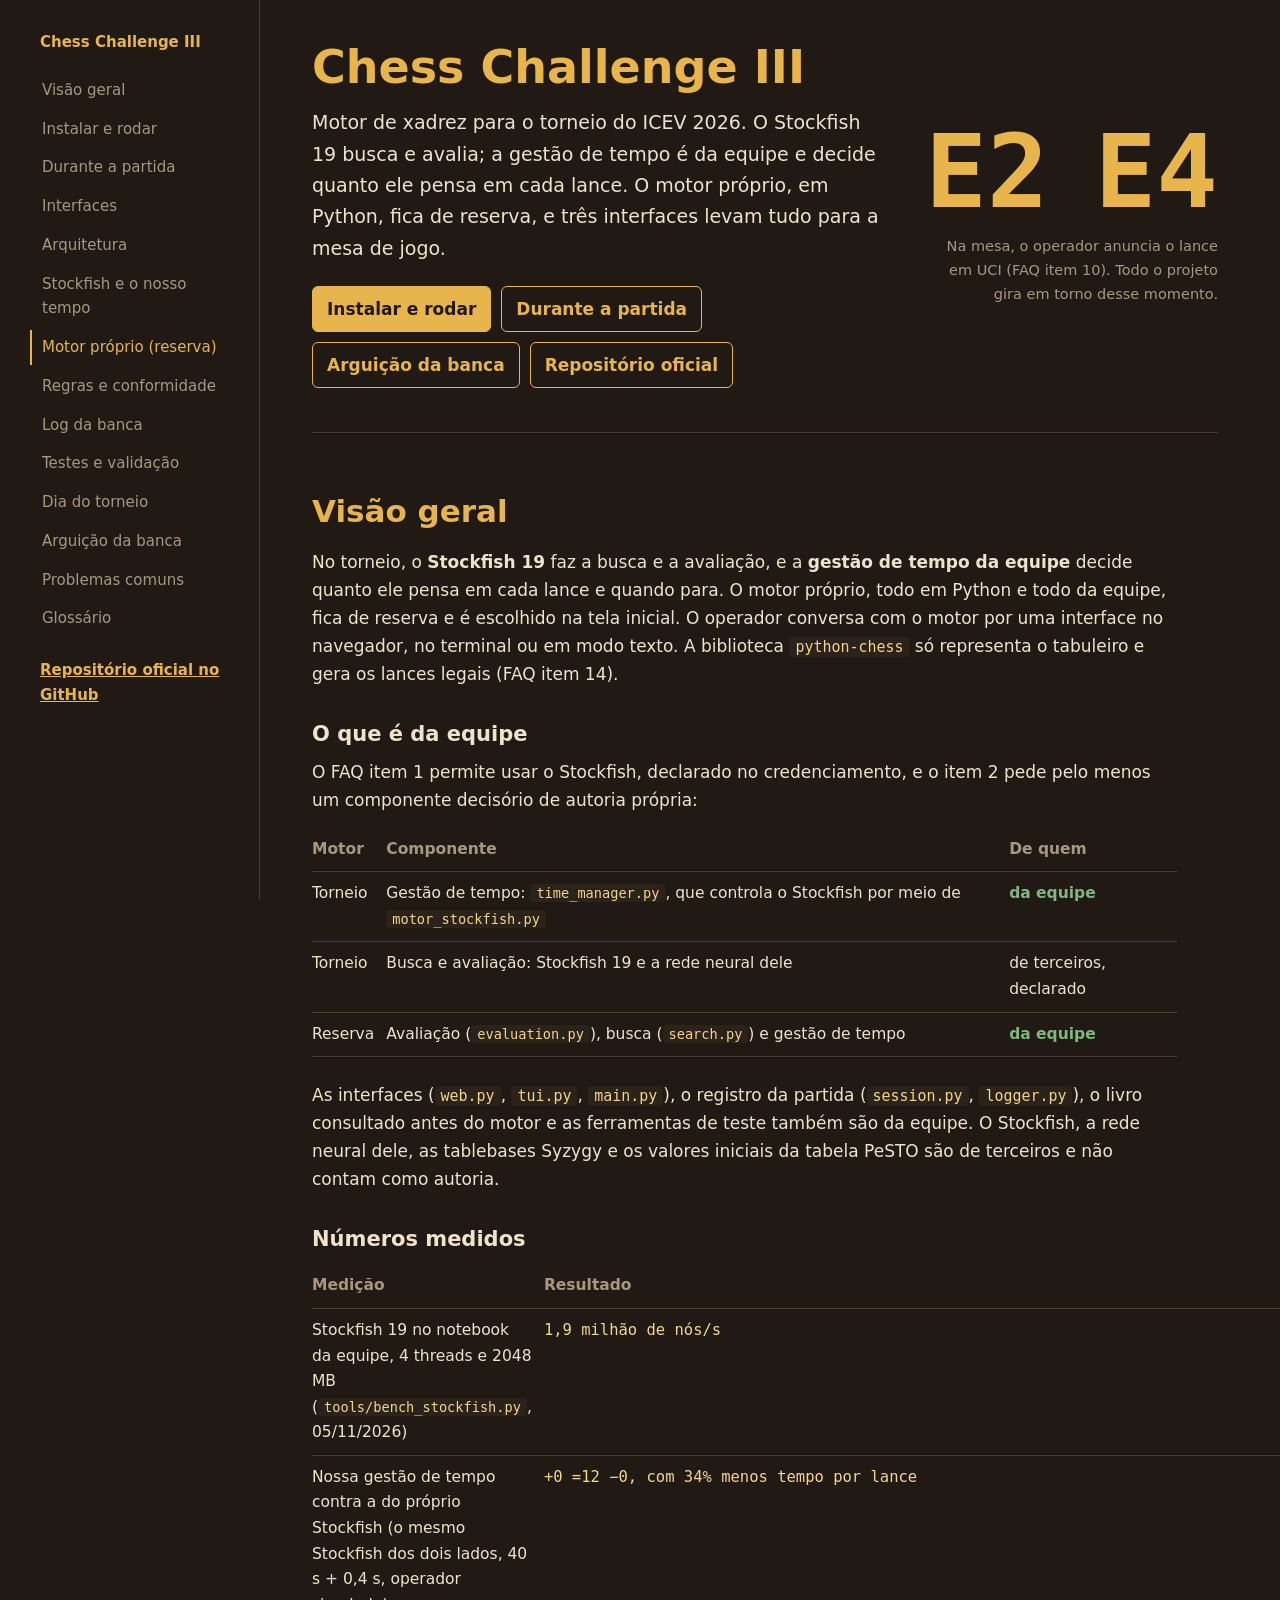
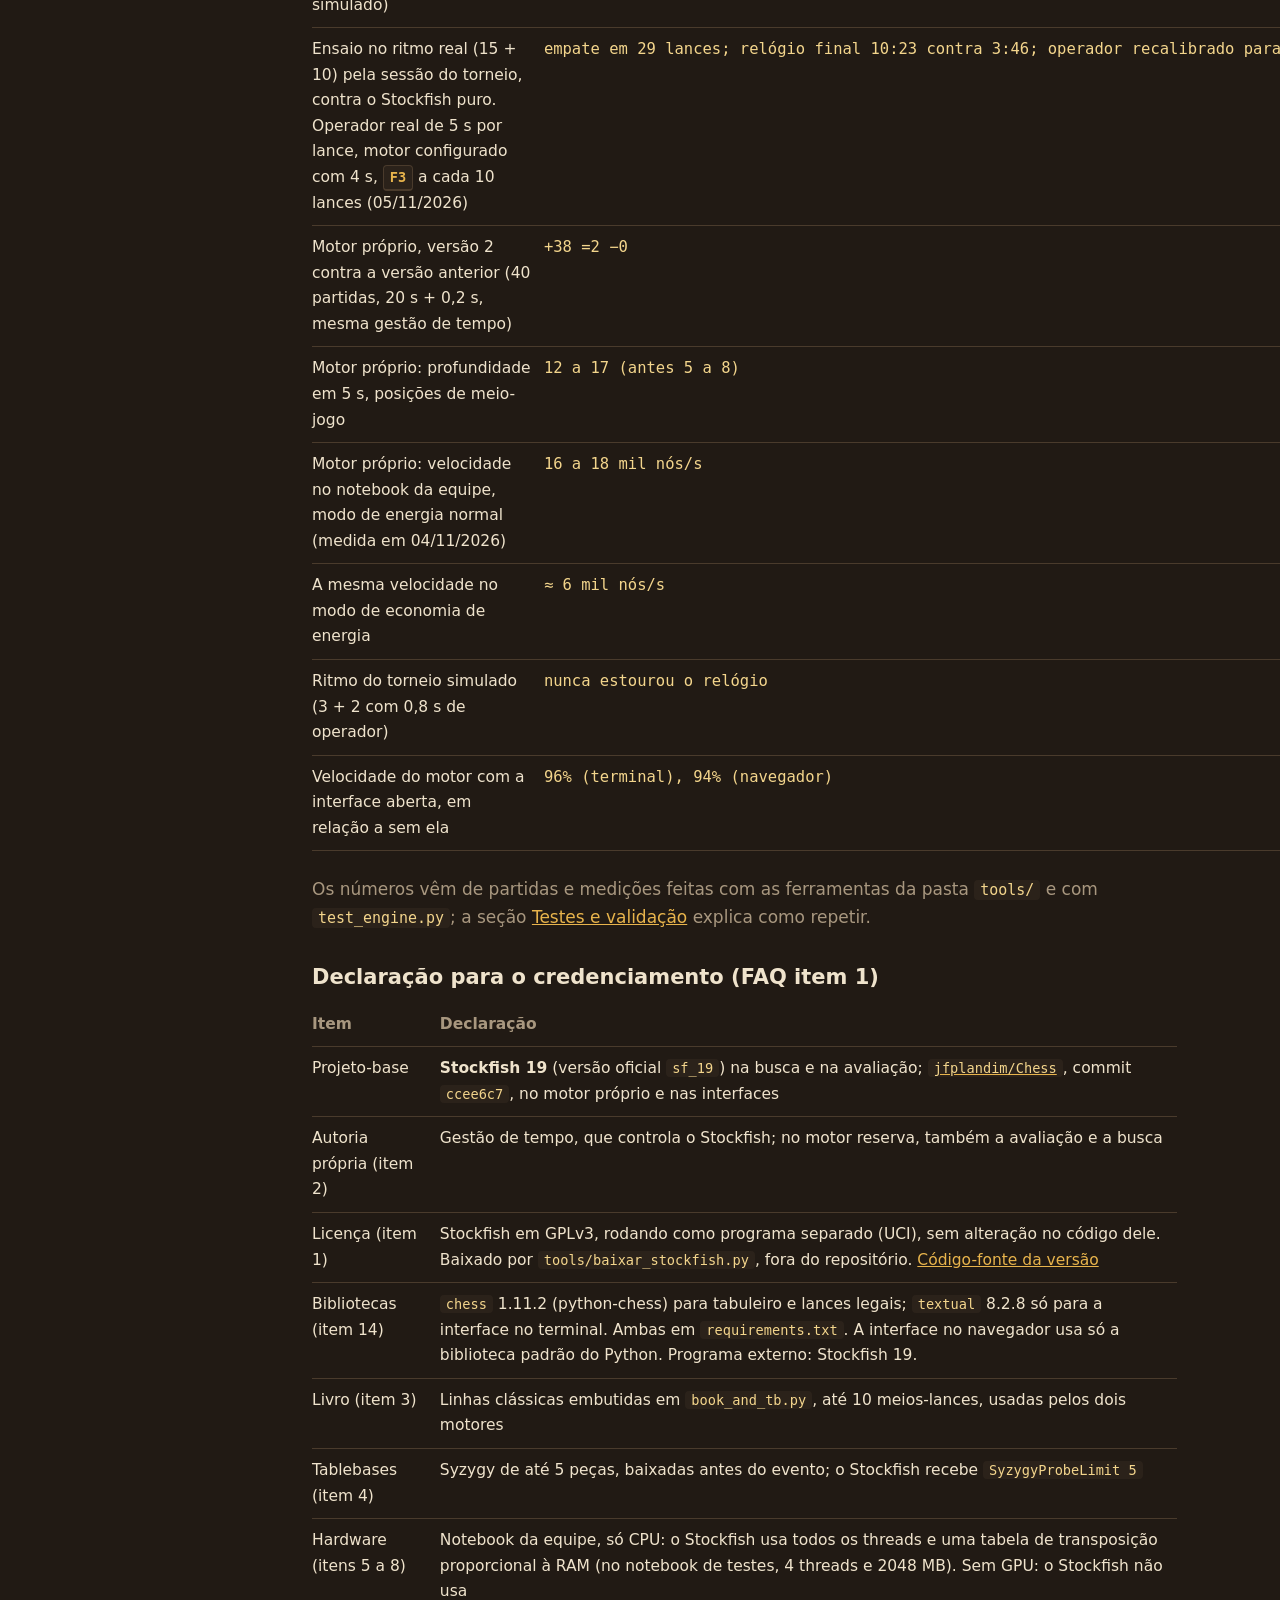
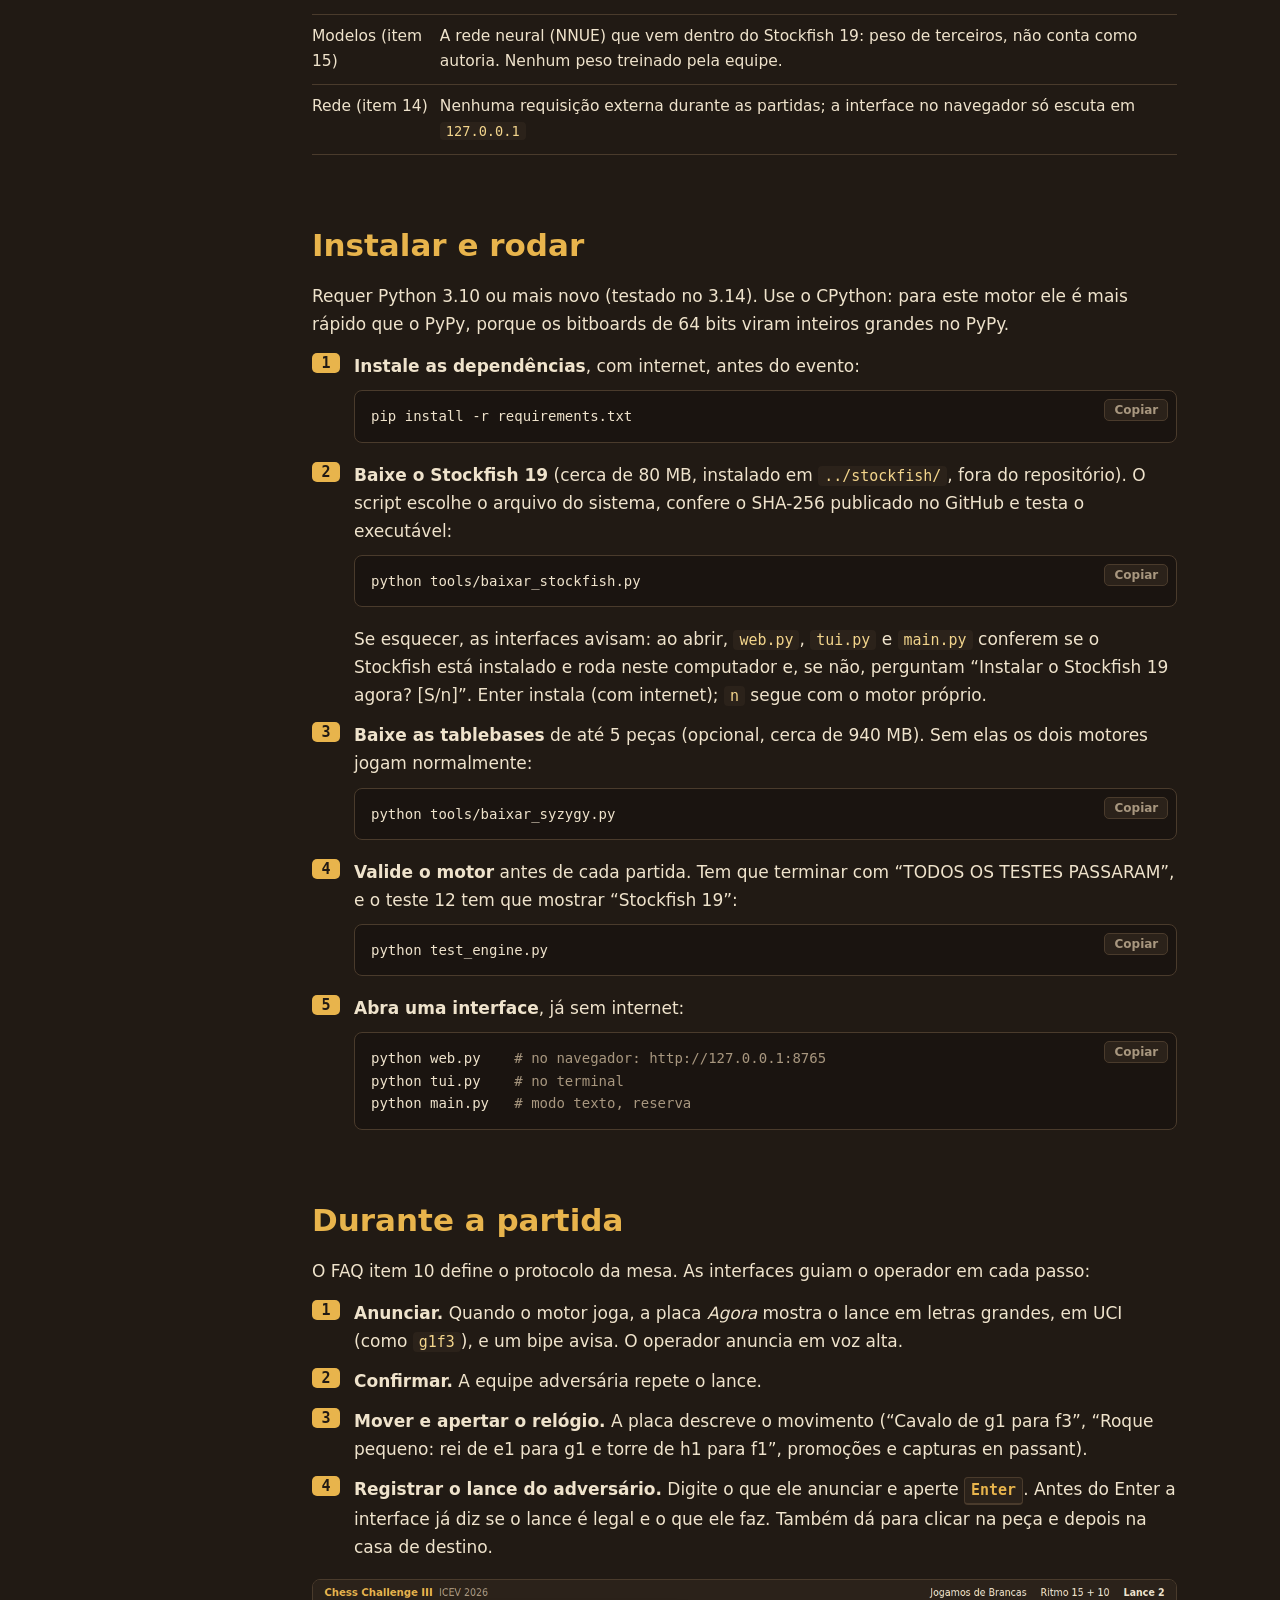
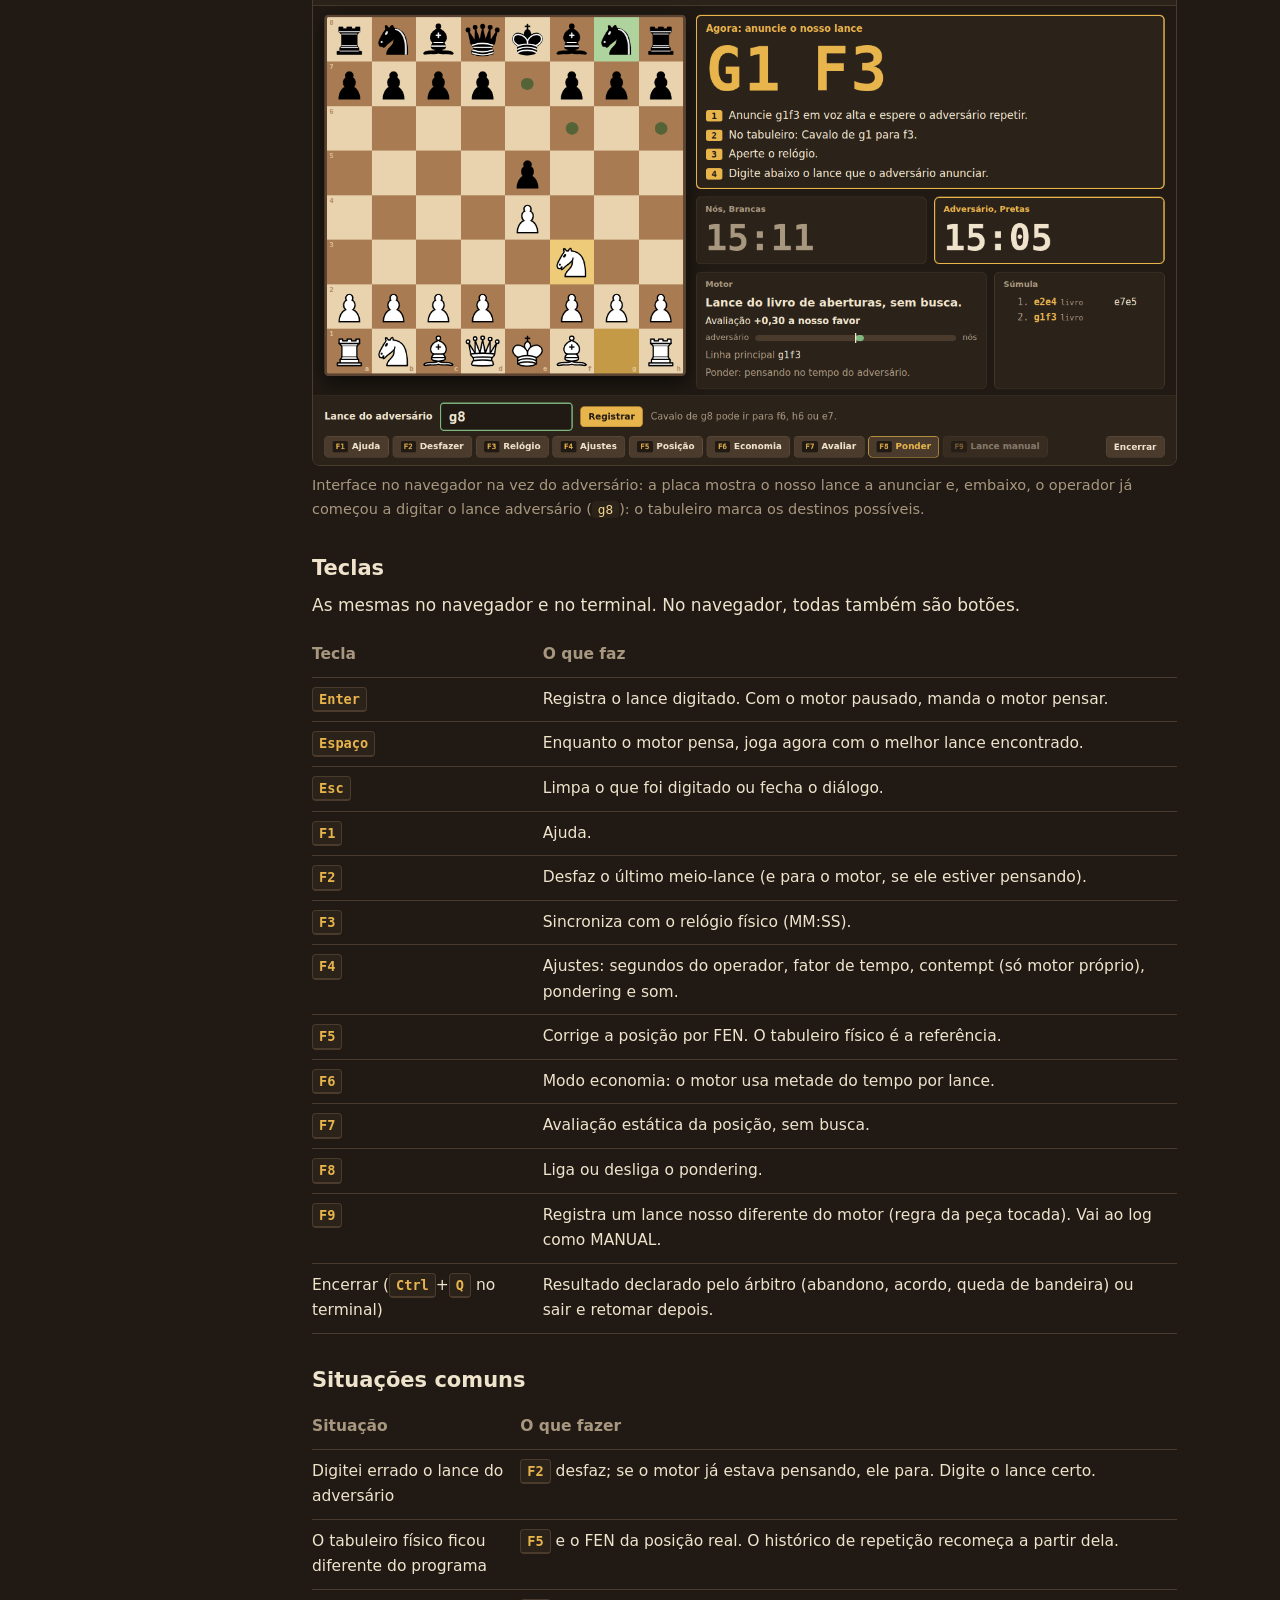
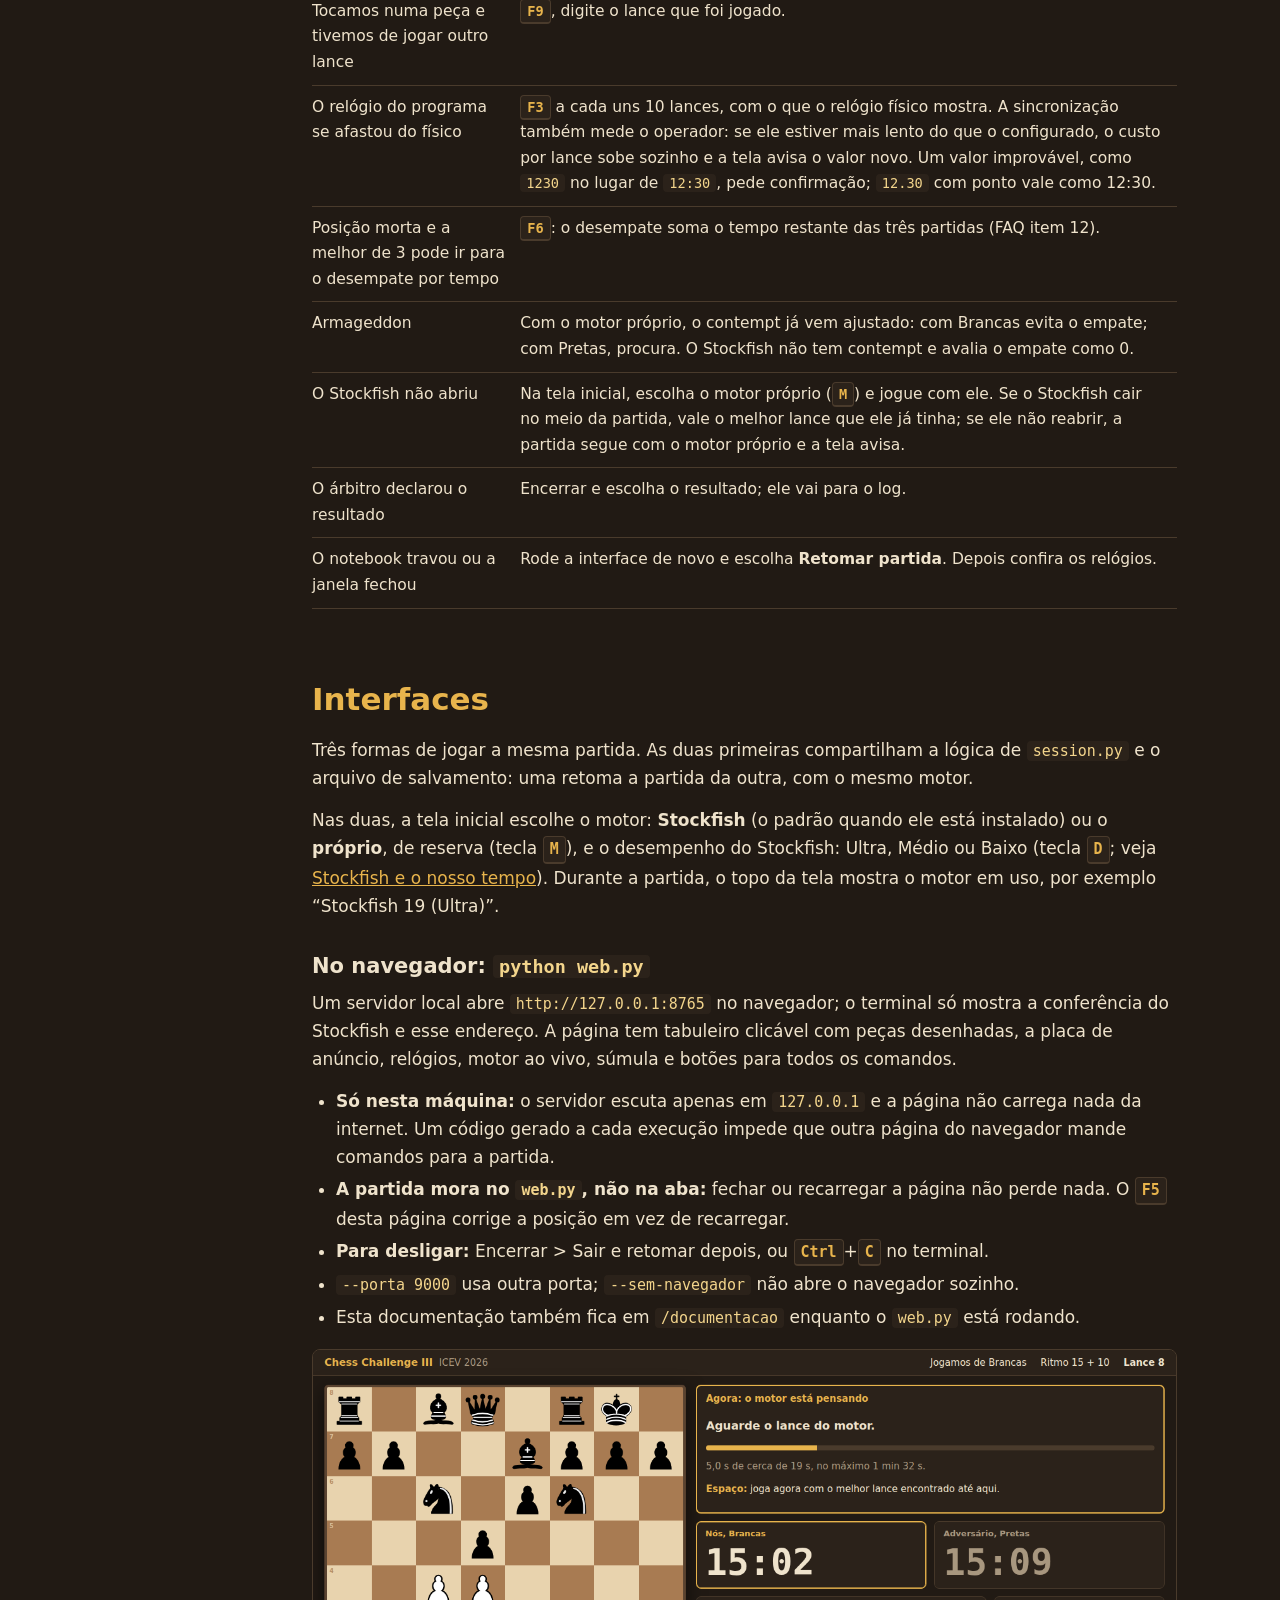
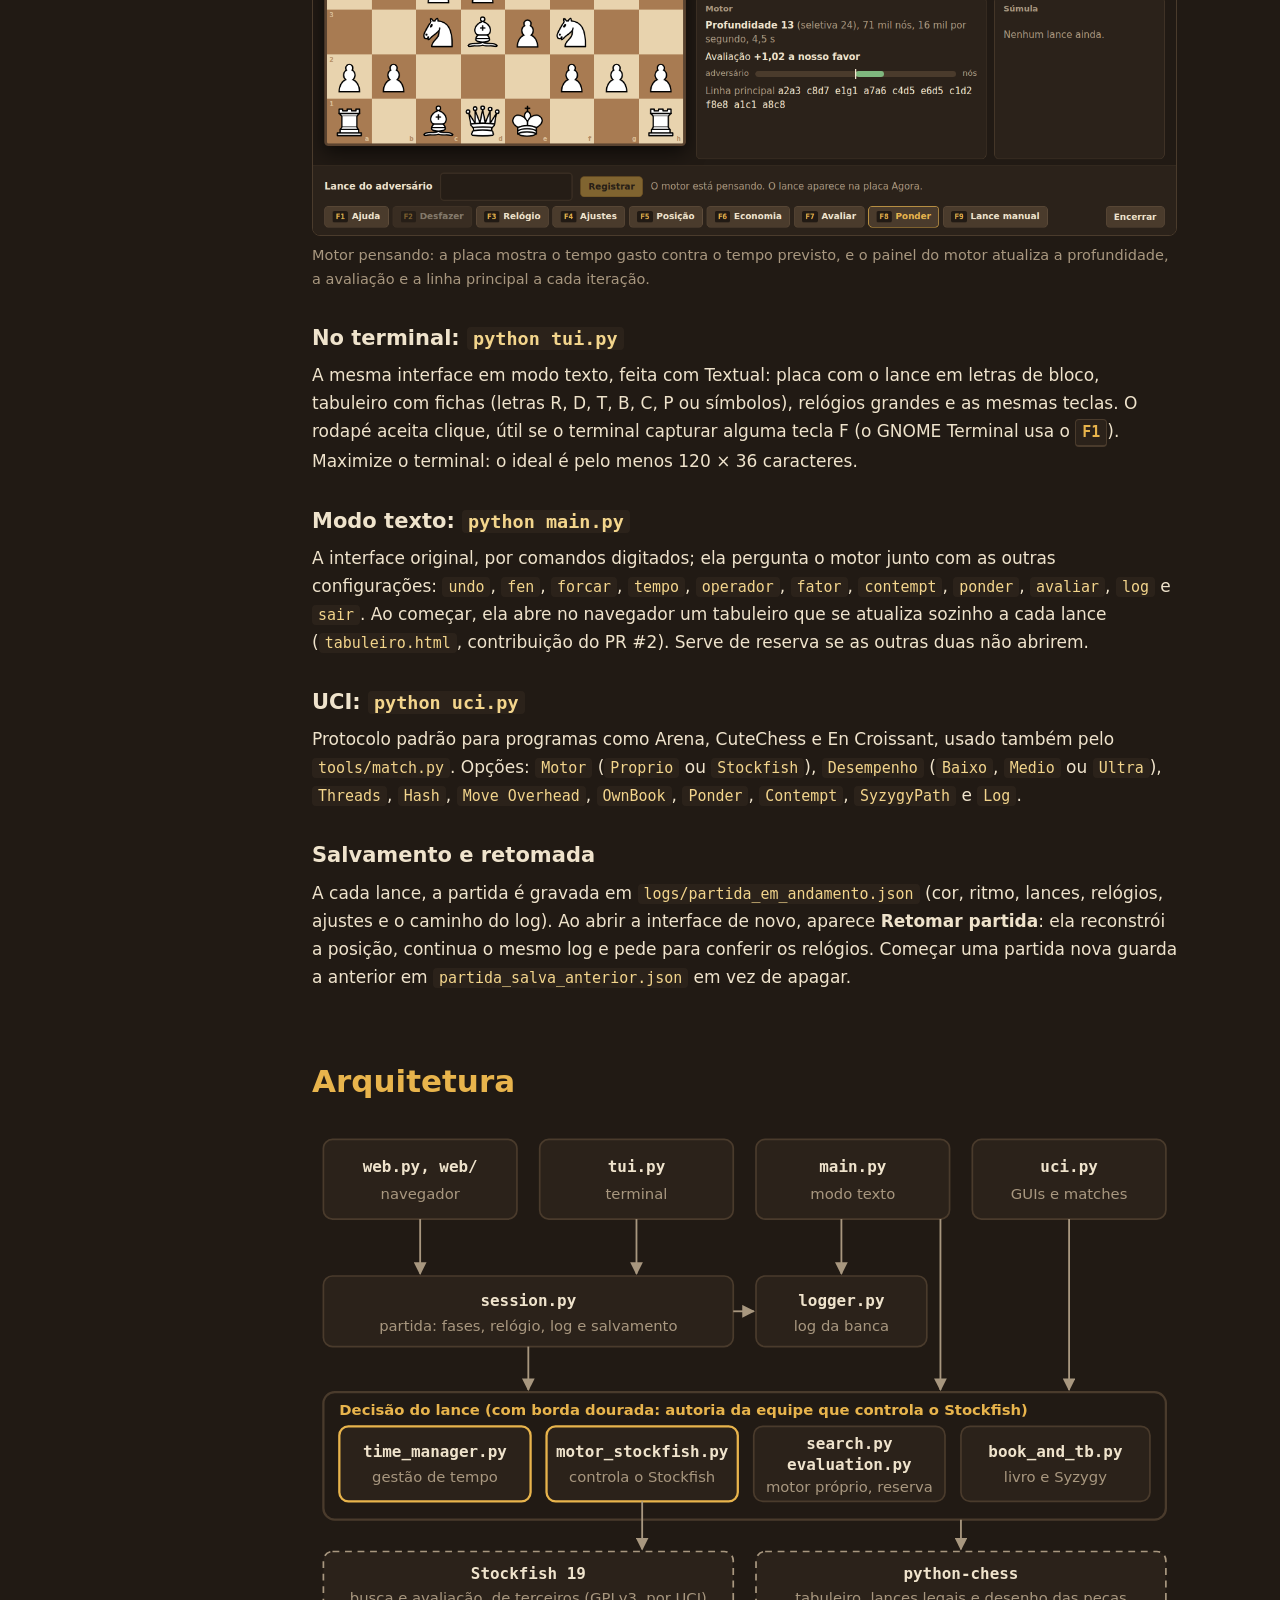
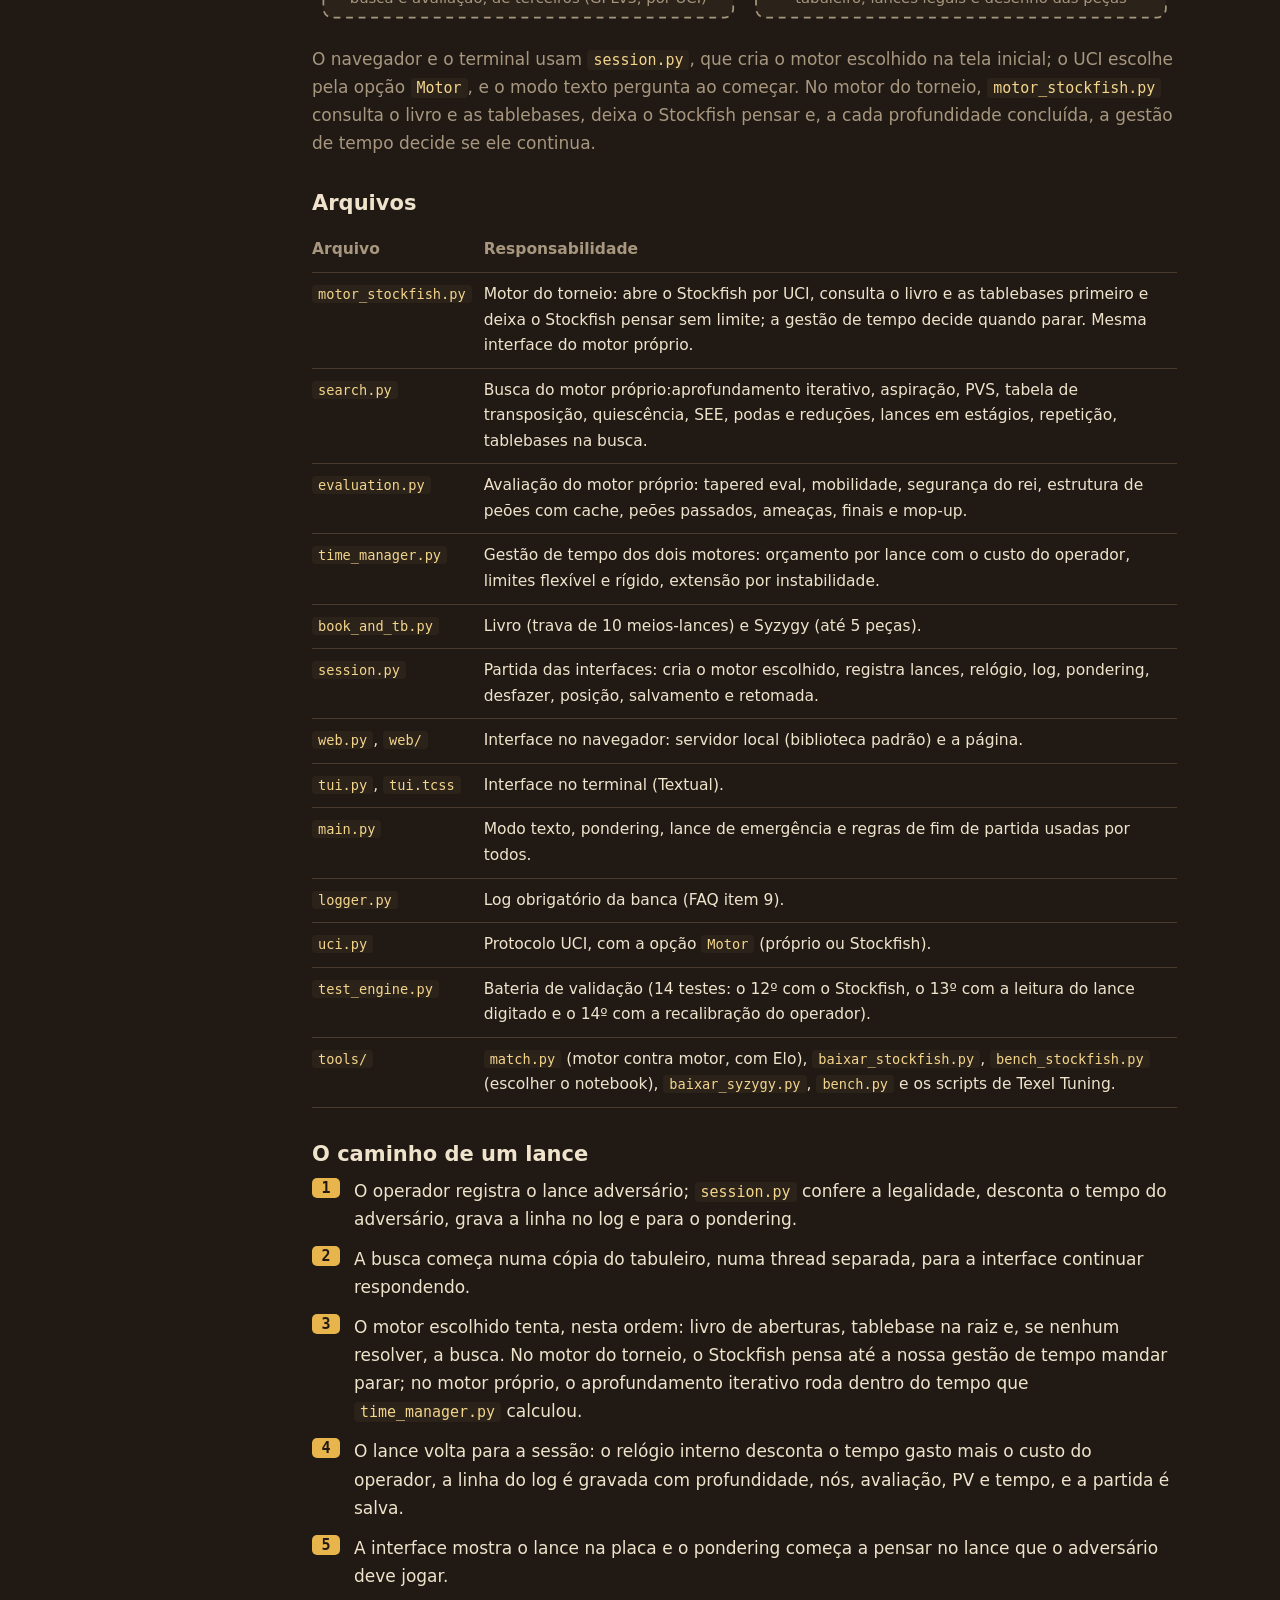
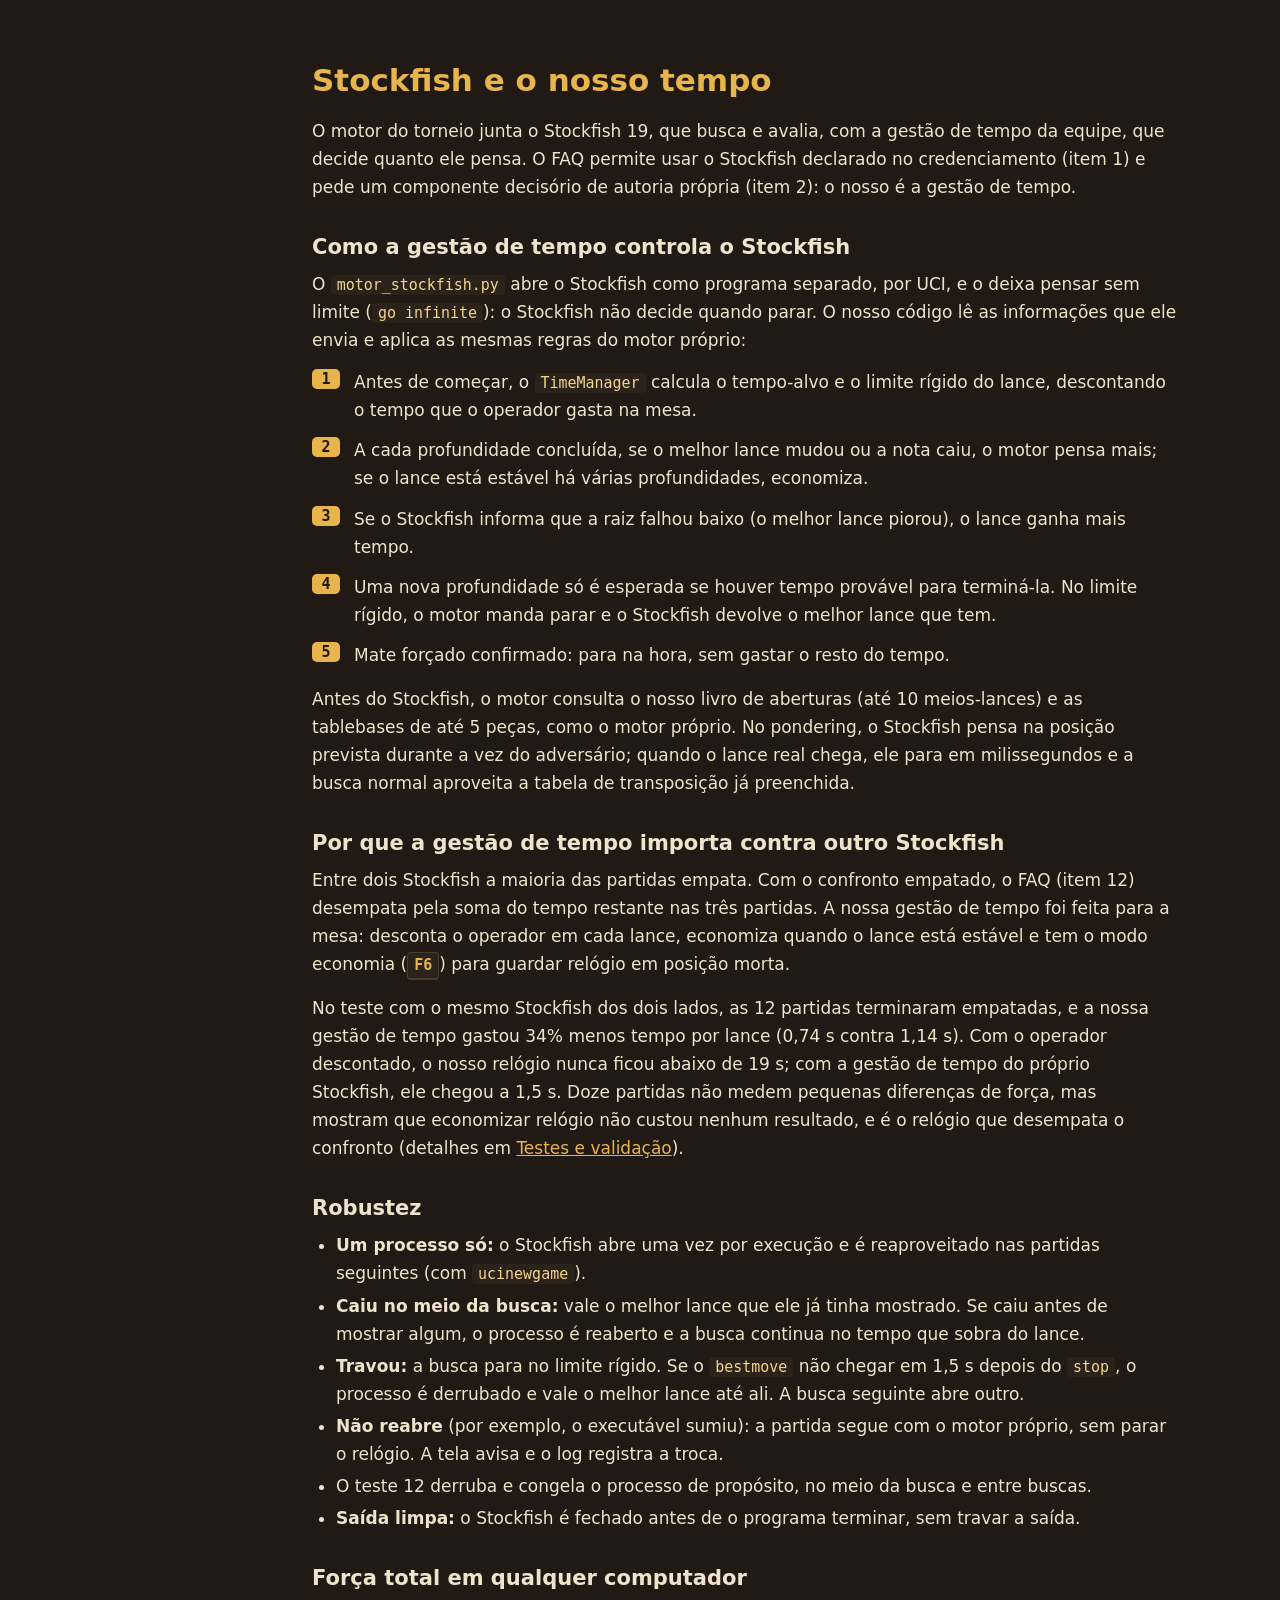
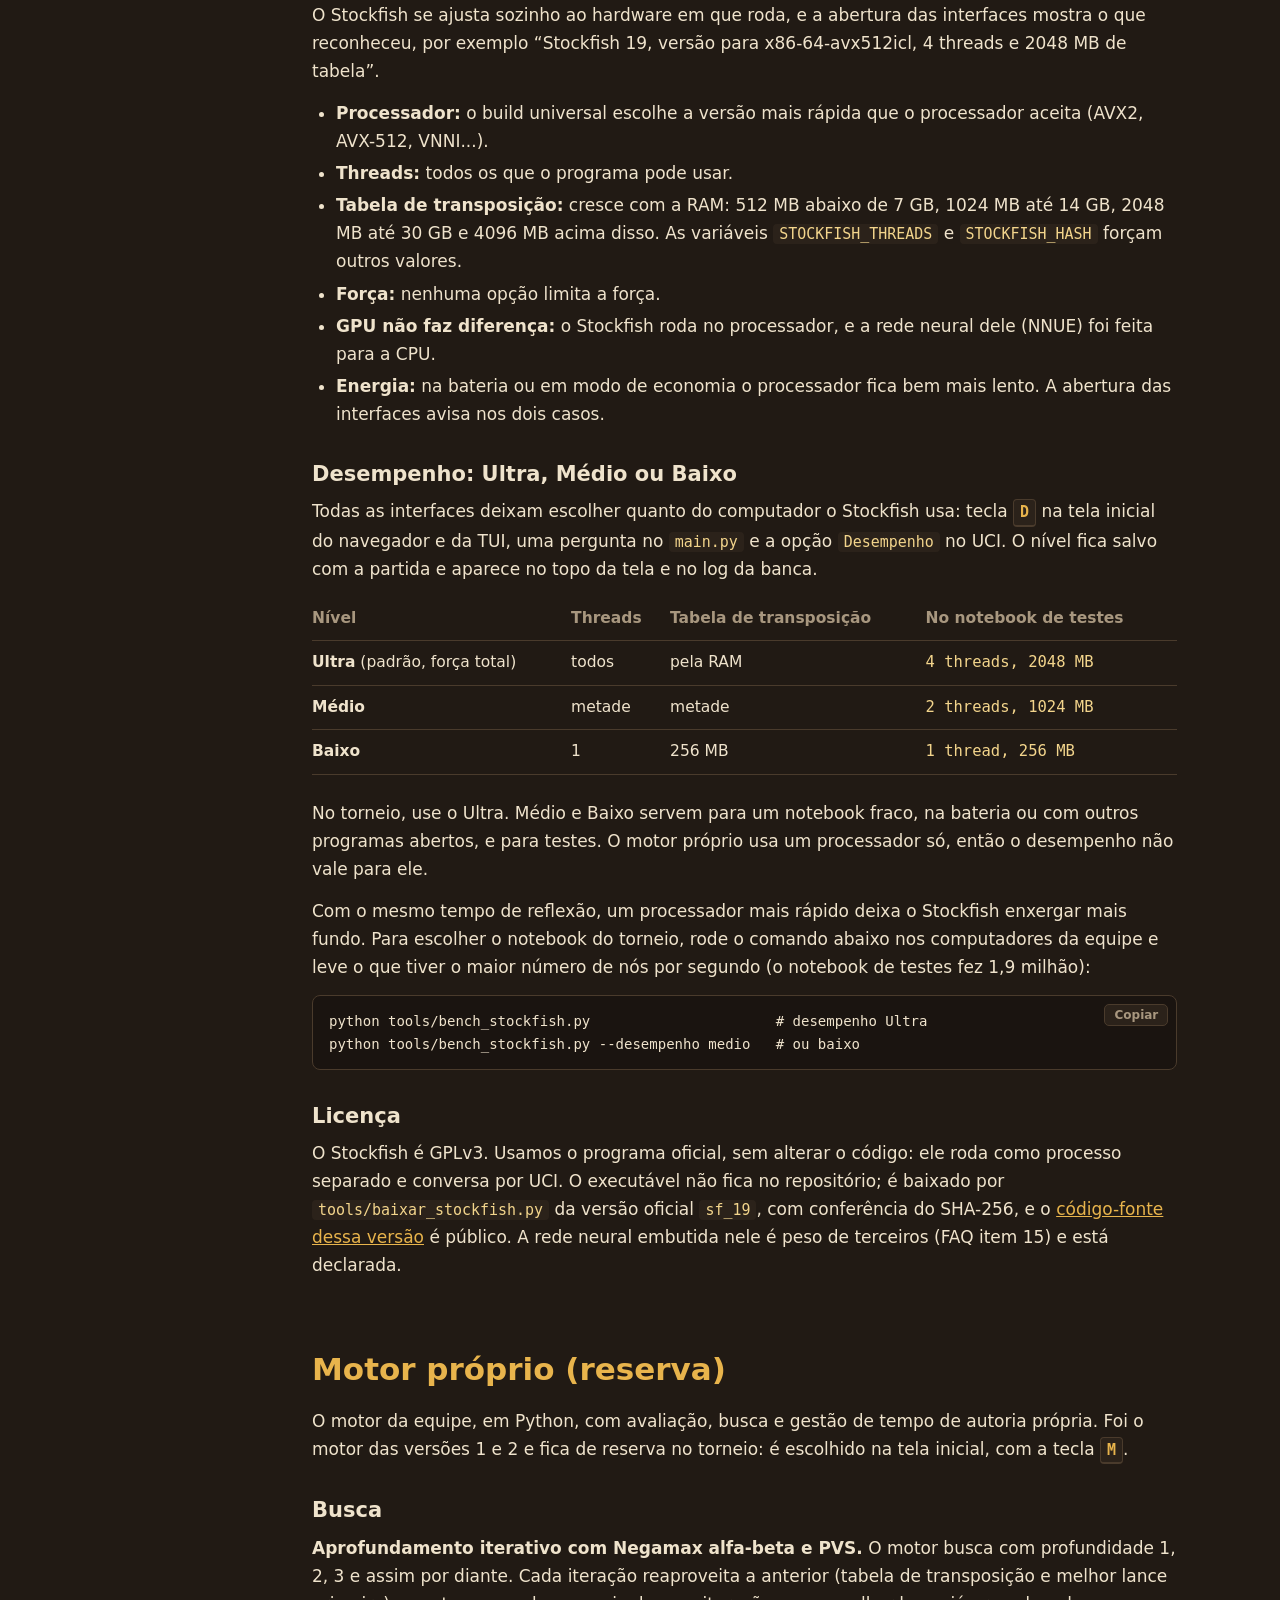
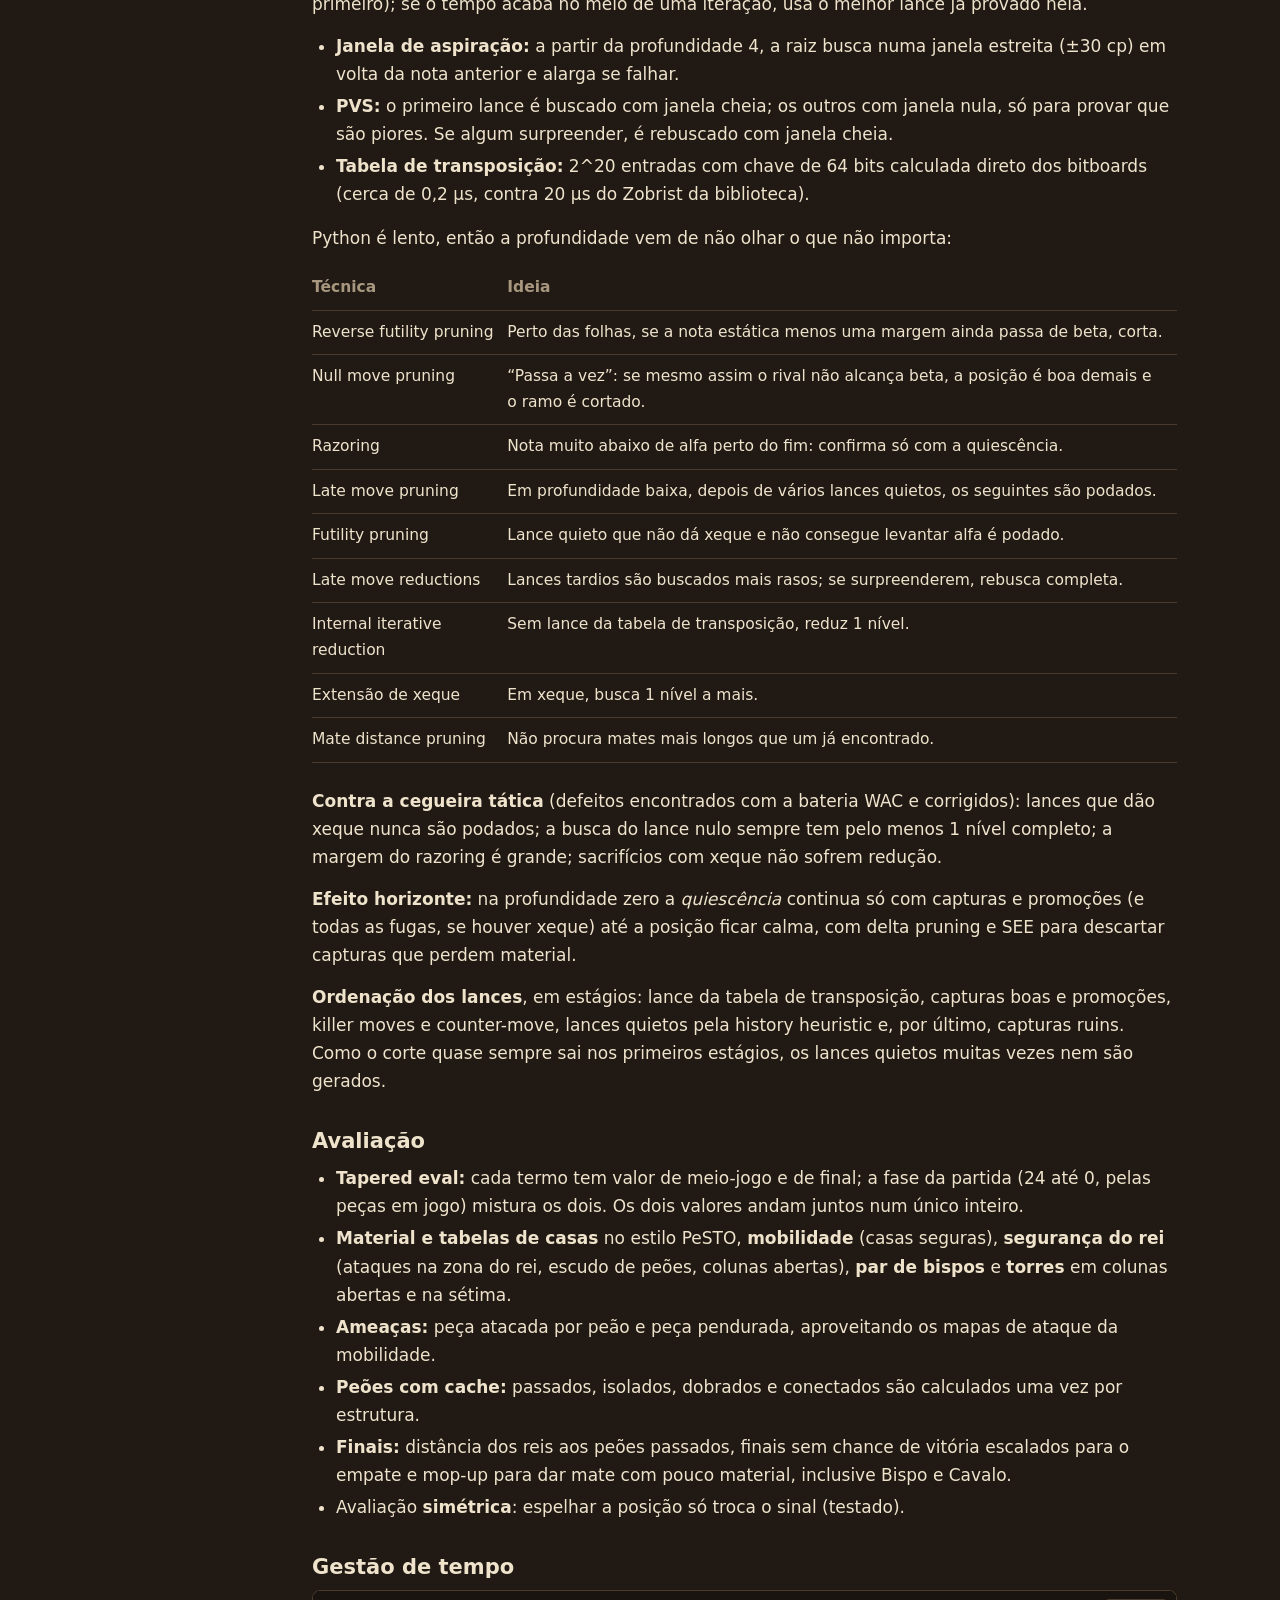
==== commit 93ecaff5: "Documentação: falhas do Stockfish, zona de sobrevivência e calibração - README e docs/index.html: o " ====
--- a/docs/index.html
+++ b/docs/index.html
@@ -236,6 +236,7 @@
     <tr><th>Medição</th><th>Resultado</th></tr>
     <tr><td>Stockfish 19 no notebook da equipe, 4 threads e 2048 MB (<code>tools/bench_stockfish.py</code>, 05/11/2026)</td><td class="num">1,9 milhão de nós/s</td></tr>
     <tr><td>Nossa gestão de tempo contra a do próprio Stockfish (o mesmo Stockfish dos dois lados, 40 s + 0,4 s, operador simulado)</td><td class="num">+0 =12 −0, com 34% menos tempo por lance</td></tr>
+    <tr><td>Ensaio no ritmo real (15 + 10) pela sessão do torneio, contra o Stockfish puro. Operador real de 5 s por lance, motor configurado com 4 s, <kbd>F3</kbd> a cada 10 lances (05/11/2026)</td><td class="num">empate em 29 lances; relógio final 10:23 contra 3:46; operador recalibrado para 5,0 s</td></tr>
     <tr><td>Motor próprio, versão 2 contra a versão anterior (40 partidas, 20 s + 0,2 s, mesma gestão de tempo)</td><td class="num">+38 =2 −0</td></tr>
     <tr><td>Motor próprio: profundidade em 5 s, posições de meio-jogo</td><td class="num">12 a 17 (antes 5 a 8)</td></tr>
     <tr><td>Motor próprio: velocidade no notebook da equipe, modo de energia normal (medida em 04/11/2026)</td><td class="num">16 a 18 mil nós/s</td></tr>
@@ -334,10 +335,10 @@
     <tr><td>Digitei errado o lance do adversário</td><td><kbd>F2</kbd> desfaz; se o motor já estava pensando, ele para. Digite o lance certo.</td></tr>
     <tr><td>O tabuleiro físico ficou diferente do programa</td><td><kbd>F5</kbd> e o FEN da posição real. O histórico de repetição recomeça a partir dela.</td></tr>
     <tr><td>Tocamos numa peça e tivemos de jogar outro lance</td><td><kbd>F9</kbd>, digite o lance que foi jogado.</td></tr>
-    <tr><td>O relógio do programa se afastou do físico</td><td><kbd>F3</kbd> a cada uns 10 lances, com o que o relógio físico mostra.</td></tr>
+    <tr><td>O relógio do programa se afastou do físico</td><td><kbd>F3</kbd> a cada uns 10 lances, com o que o relógio físico mostra. A sincronização também mede o operador: se ele estiver mais lento do que o configurado, o custo por lance sobe sozinho e a tela avisa o valor novo. Um valor improvável, como <code>1230</code> no lugar de <code>12:30</code>, pede confirmação; <code>12.30</code> com ponto vale como 12:30.</td></tr>
     <tr><td>Posição morta e a melhor de 3 pode ir para o desempate por tempo</td><td><kbd>F6</kbd>: o desempate soma o tempo restante das três partidas (FAQ item 12).</td></tr>
     <tr><td>Armageddon</td><td>Com o motor próprio, o contempt já vem ajustado: com Brancas evita o empate; com Pretas, procura. O Stockfish não tem contempt e avalia o empate como 0.</td></tr>
-    <tr><td>O Stockfish não abriu</td><td>Na tela inicial, escolha o motor próprio (<kbd>M</kbd>) e jogue com ele. Se o Stockfish cair no meio da partida, ele reabre sozinho no lance seguinte.</td></tr>
+    <tr><td>O Stockfish não abriu</td><td>Na tela inicial, escolha o motor próprio (<kbd>M</kbd>) e jogue com ele. Se o Stockfish cair no meio da partida, vale o melhor lance que ele já tinha; se ele não reabrir, a partida segue com o motor próprio e a tela avisa.</td></tr>
     <tr><td>O árbitro declarou o resultado</td><td>Encerrar e escolha o resultado; ele vai para o log.</td></tr>
     <tr><td>O notebook travou ou a janela fechou</td><td>Rode a interface de novo e escolha <strong>Retomar partida</strong>. Depois confira os relógios.</td></tr>
   </table>
@@ -483,7 +484,7 @@
     <tr><td><code>main.py</code></td><td>Modo texto, pondering, lance de emergência e regras de fim de partida usadas por todos.</td></tr>
     <tr><td><code>logger.py</code></td><td>Log obrigatório da banca (FAQ item 9).</td></tr>
     <tr><td><code>uci.py</code></td><td>Protocolo UCI, com a opção <code>Motor</code> (próprio ou Stockfish).</td></tr>
-    <tr><td><code>test_engine.py</code></td><td>Bateria de validação (12 testes, o último com o Stockfish).</td></tr>
+    <tr><td><code>test_engine.py</code></td><td>Bateria de validação (14 testes: o 12º com o Stockfish, o 13º com a leitura do lance digitado e o 14º com a recalibração do operador).</td></tr>
     <tr><td><code>tools/</code></td><td><code>match.py</code> (motor contra motor, com Elo), <code>baixar_stockfish.py</code>, <code>bench_stockfish.py</code> (escolher o notebook), <code>baixar_syzygy.py</code>, <code>bench.py</code> e os scripts de Texel Tuning.</td></tr>
   </table>
 
@@ -542,9 +543,13 @@
   <ul>
     <li><strong>Um processo só:</strong> o Stockfish abre uma vez por execução e é reaproveitado nas partidas
       seguintes (com <code>ucinewgame</code>).</li>
-    <li><strong>Se cair, reabre:</strong> se o processo do Stockfish cair, a busca seguinte abre outro sozinha
-      (testado no teste 12, derrubando o processo de propósito). Se a busca falhar no meio, a interface joga o
-      lance de emergência.</li>
+    <li><strong>Caiu no meio da busca:</strong> vale o melhor lance que ele já tinha mostrado. Se caiu antes de
+      mostrar algum, o processo é reaberto e a busca continua no tempo que sobra do lance.</li>
+    <li><strong>Travou:</strong> a busca para no limite rígido. Se o <code>bestmove</code> não chegar em 1,5 s depois
+      do <code>stop</code>, o processo é derrubado e vale o melhor lance até ali. A busca seguinte abre outro.</li>
+    <li><strong>Não reabre</strong> (por exemplo, o executável sumiu): a partida segue com o motor próprio, sem
+      parar o relógio. A tela avisa e o log registra a troca.</li>
+    <li>O teste 12 derruba e congela o processo de propósito, no meio da busca e entre buscas.</li>
     <li><strong>Saída limpa:</strong> o Stockfish é fechado antes de o programa terminar, sem travar a saída.</li>
   </ul>
 
@@ -655,6 +660,17 @@
     <li><strong>Instabilidade:</strong> se o melhor lance muda, a nota cai ou a raiz falha baixo, o motor pensa mais;
       com o lance estável, economiza. Lance único é jogado na hora.</li>
     <li>O <strong>fator de tempo</strong> (F4) e o <strong>modo economia</strong> (F6) multiplicam o orçamento.</li>
+    <li><strong>Zona de sobrevivência:</strong> com poucos lances de folga no relógio (abaixo de ~42 s em 15 + 10 com
+      4 s de operador), o alvo de cada lance cai para metade do incremento líquido (incremento menos operador) mais
+      1/25 do relógio, e o limite rígido não passa do incremento líquido inteiro. O resto do incremento reconstrói o
+      relógio a cada lance. Numa partida simulada de 150 lances, o relógio para em ~40 s e não cai mais, mesmo com a
+      busca indo até o limite em todo lance.</li>
+    <li><strong>O operador é medido pelo relógio físico:</strong> a cada sincronização (<kbd>F3</kbd>), a diferença
+      entre o relógio interno e o físico, dividida pelos lances desde a anterior, mostra quanto o operador demora a
+      mais por lance, e o custo configurado sobe para esse valor. Só sobe (pensar menos é o lado seguro): um relógio
+      parado pelo árbitro não faz o motor pensar mais. Desfazer, FEN e retomada invalidam a medida até a próxima
+      sincronização. Sem sincronizar, o motor não tem como saber: na simulação, com o operador 2 s mais lento que o
+      configurado, ele perde por tempo perto do lance 60.</li>
   </ul>
 
   <h3>Livro e tablebases</h3>
@@ -727,14 +743,21 @@
     <li>SEE em trocas simples.</li>
     <li>Táticas: mates em 1 e 2, sacrifício de dama com mate (WAC.001) e garfo de cavalo.</li>
     <li>Empates: repetição, material insuficiente e afogamento.</li>
-    <li>Gestão de tempo: nunca orça mais do que o relógio tem (15 + 10, 25 + 0, Armageddon, apuro).</li>
+    <li>Gestão de tempo: nunca orça mais do que o relógio tem (15 + 10, 25 + 0, Armageddon, apuro) e, em 150 lances
+      de 15 + 10, o relógio não cai abaixo da zona de sobrevivência.</li>
     <li>A busca sempre devolve lance legal (60 posições aleatórias, 0,15 s).</li>
     <li>Pondering inicia, para rápido e não concorre com a busca.</li>
     <li>Log da banca gravado com os campos exigidos.</li>
     <li>Contempt contado a partir da nossa cor no Armageddon.</li>
     <li>Stockfish com a nossa gestão de tempo: livro primeiro, limite rígido com relógio baixo, as táticas do
-      teste 5, lances legais em posições aleatórias, pondering parando rápido e reabertura depois de derrubar o
-      processo de propósito. Sem o Stockfish instalado, o teste só avisa.</li>
+      teste 5, lances legais em posições aleatórias, pondering parando rápido, reabertura depois de derrubar o
+      processo de propósito e o melhor lance até a queda quando ele cai ou trava no meio da busca. Sem o Stockfish
+      instalado, o teste só avisa.</li>
+    <li>Leitura do lance digitado: todo lance legal em UCI (maiúsculas, espaço ou hífen) vira exatamente aquele lance;
+      lance nulo (<code>0000</code>, <code>--</code>), casa repetida (<code>e2e2</code>) e SAN ambíguo
+      (<code>bxc5</code> com peão e bispo) viram erro; nenhum texto derruba a interface.</li>
+    <li>Custo do operador recalibrado pela sincronização: sobe com o operador lento, não baixa com o relógio parado e
+      não mede depois de desfazer.</li>
   </ol>
 
   <h3>Nossa gestão de tempo contra a do Stockfish</h3>
@@ -784,7 +807,9 @@
       Confira o motor <strong>Stockfish</strong> com desempenho <strong>Ultra</strong> e escolha a cor, o ritmo (15 + 10 ou Armageddon),
       o pondering ligado e os segundos que o operador gasta por lance. Meçam esse tempo no treino: o padrão é 4 s.
       Na partida, o topo da tela tem que mostrar “Stockfish 19 (Ultra)”.</li>
-    <li>A cada uns 10 lances, sincronize com o relógio físico (<kbd>F3</kbd>).</li>
+    <li>A cada uns 10 lances, sincronize com o relógio físico (<kbd>F3</kbd>). Isso também mede o operador: se ele
+      estiver mais lento do que o configurado, o custo sobe sozinho. Sem sincronizar, um operador mais lento que o
+      configurado pode fazer o motor perder por tempo numa partida longa.</li>
     <li>No fim, entregue à banca o log da partida (o diálogo de fim mostra o caminho).</li>
   </ol>
 </section>
@@ -792,7 +817,7 @@
 <!-- ================================================================ -->
 <section id="arguicao">
   <h2>Arguição da banca</h2>
-  <p>Perguntas que a banca deve fazer, com respostas curtas. As quatro primeiras são sobre o motor do torneio;
+  <p>Perguntas que a banca deve fazer, com respostas curtas. As cinco primeiras são sobre o motor do torneio;
     as demais, sobre o motor próprio (reserva). Os detalhes estão nas seções acima.</p>
   <details>
     <summary>O que é de vocês, se o Stockfish faz a busca e a avaliação?</summary>
@@ -817,6 +842,13 @@
       de 19 s, e o da gestão de tempo do Stockfish chegou a 1,5 s.</p></div>
   </details>
   <details>
+    <summary>E se o Stockfish cair ou travar no meio da partida?</summary>
+    <div><p>Ele roda como processo separado, então a falha dele não derruba a interface. Se cair no meio da busca,
+      vale o melhor lance que ele já tinha mostrado; se cair antes, o processo é reaberto no tempo que sobra do lance.
+      Se travar, a busca para no limite rígido e, sem <code>bestmove</code> em 1,5 s, o processo é derrubado. Se não
+      reabrir, a partida segue com o motor próprio. O teste 12 derruba e congela o processo de propósito.</p></div>
+  </details>
+  <details>
     <summary>E a licença do Stockfish?</summary>
     <div><p>GPLv3. Usamos o programa oficial sem alterar o código, como processo separado conversando por UCI. O
       executável não está no repositório: é baixado da versão oficial <code>sf_19</code> com conferência do SHA-256,
@@ -863,7 +895,9 @@
   <details>
     <summary>Como o software lida com o atraso do anúncio verbal?</summary>
     <div><p>A gestão de tempo desconta os segundos que o operador gasta por lance (ajustável), o pondering usa o
-      tempo do adversário e o relógio pode ser sincronizado com o físico a qualquer momento.</p></div>
+      tempo do adversário e o relógio pode ser sincronizado com o físico a qualquer momento. Cada sincronização mede
+      o operador de verdade: se ele estiver mais lento do que o configurado, o custo sobe. Com o relógio baixo, a zona
+      de sobrevivência mira em metade do incremento líquido (mais 1/25 do relógio), e o resto reconstrói o relógio.</p></div>
   </details>
 </section>
 
@@ -877,10 +911,10 @@
     <tr><td>A página mostra “Sem conexão com o web.py”</td><td>O servidor fechou: rode <code>python web.py</code> de novo e escolha Retomar partida.</td></tr>
     <tr><td>Alguma tecla F não funciona no terminal</td><td>O terminal pode capturá-la (o GNOME Terminal usa o F1): clique no rodapé.</td></tr>
     <tr><td>O motor ficou lento</td><td>Confira a tomada e o modo de energia (a abertura da interface avisa); feche outros programas. <code>python tools/bench_stockfish.py</code> mede a velocidade do Stockfish e <code>python tools/bench.py</code>, a do motor próprio.</td></tr>
-    <tr><td>A busca falhou no meio da partida</td><td>A interface joga um lance de emergência (avaliação em 1 lance), avisa e registra no log; <kbd>F2</kbd> desfaz se a equipe preferir outro.</td></tr>
+    <tr><td>A busca falhou no meio da partida</td><td>Só acontece se nem o motor próprio conseguir buscar. A interface joga um lance de emergência (avaliação em 1 lance), avisa e registra no log; <kbd>F2</kbd> desfaz se a equipe preferir outro.</td></tr>
     <tr><td>“Tablebases Syzygy não encontradas”</td><td>Só um aviso: o motor joga sem elas. Para usar, rode <code>python tools/baixar_syzygy.py</code> antes do evento.</td></tr>
     <tr><td>“Stockfish não encontrado”</td><td>Ao abrir, a interface oferece instalar: responda Enter, com internet (ou rode <code>python tools/baixar_stockfish.py</code>). No dia, sem internet, responda <code>n</code> e jogue com o motor próprio.</td></tr>
-    <tr><td>O Stockfish travou ou caiu</td><td>Ele reabre sozinho no lance seguinte. Se a busca falhar no meio, a interface joga o lance de emergência e avisa.</td></tr>
+    <tr><td>O Stockfish travou ou caiu</td><td>Nada a fazer: vale o melhor lance que ele já tinha e o processo reabre sozinho. Se não reabrir, a partida segue com o motor próprio e a tela avisa.</td></tr>
     <tr><td>A interface não abre de jeito nenhum</td><td>Use o modo texto: <code>python main.py</code>.</td></tr>
   </table>
 </section>
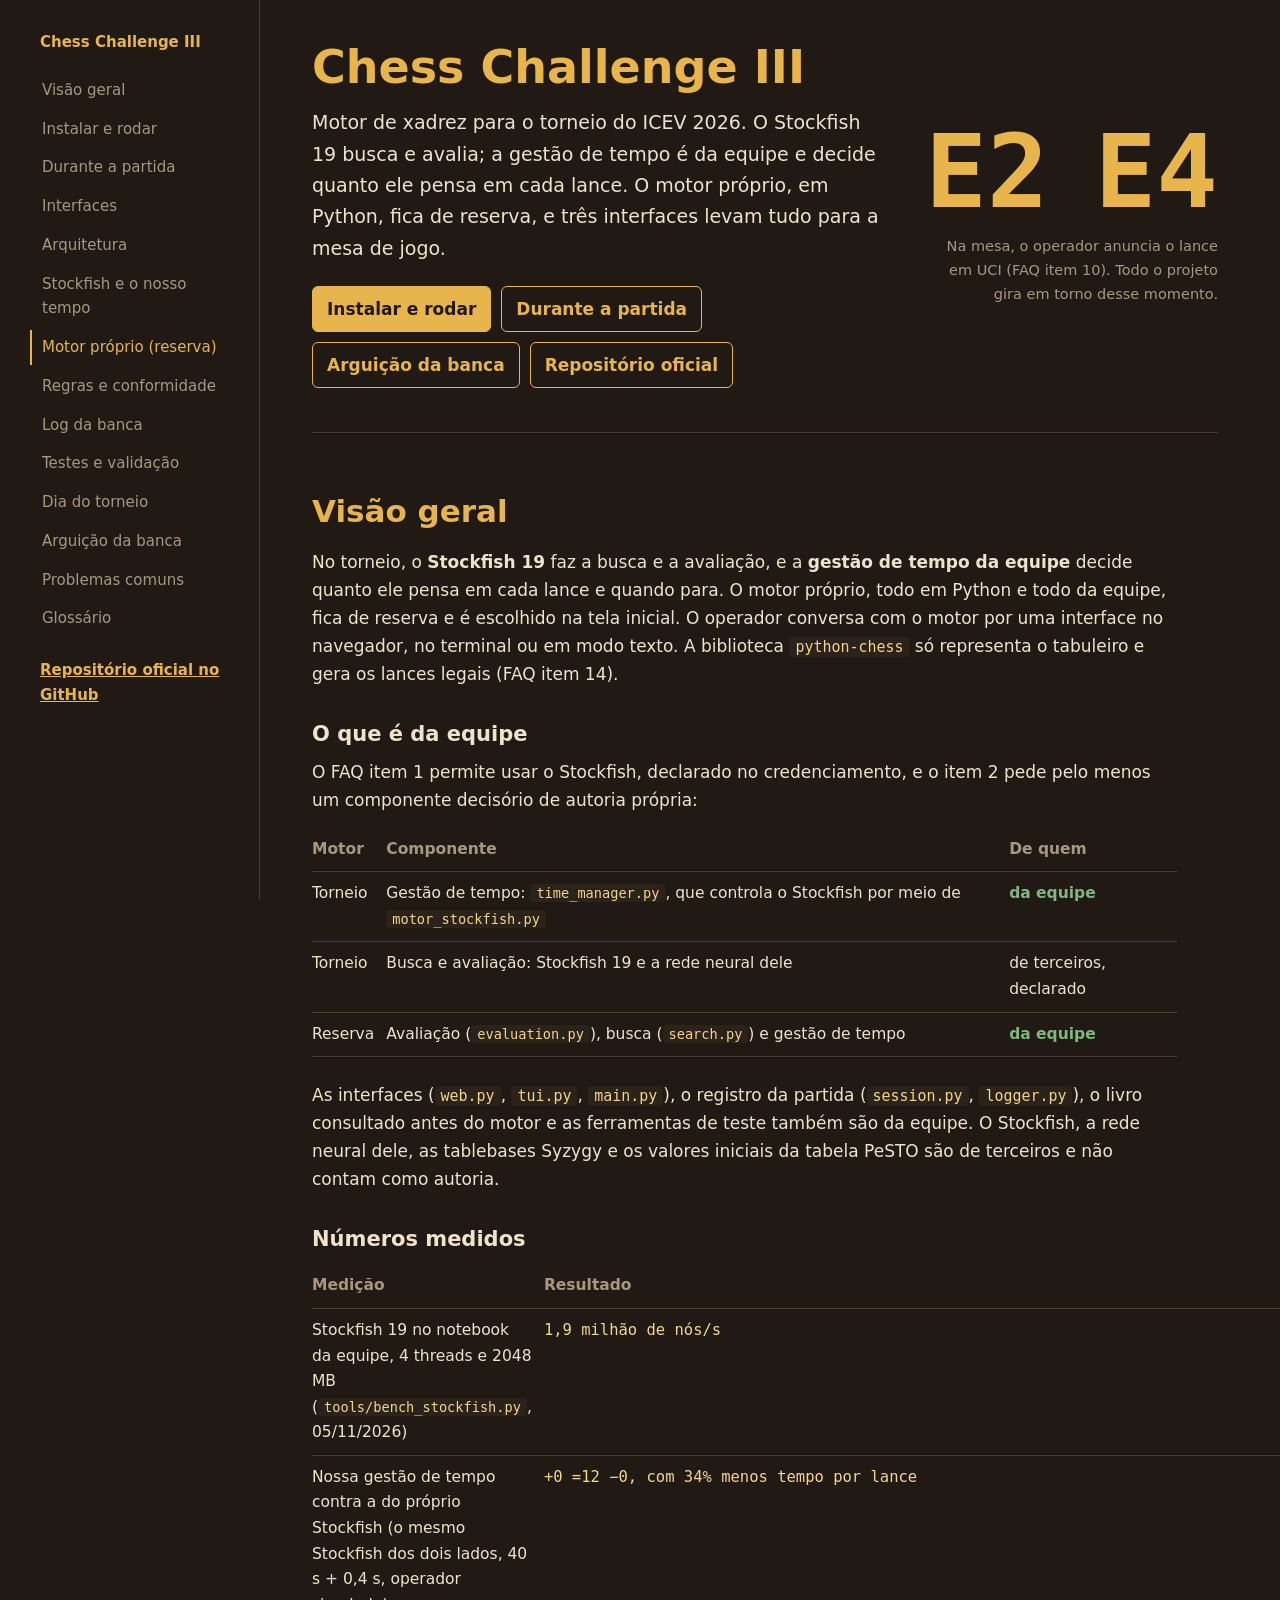
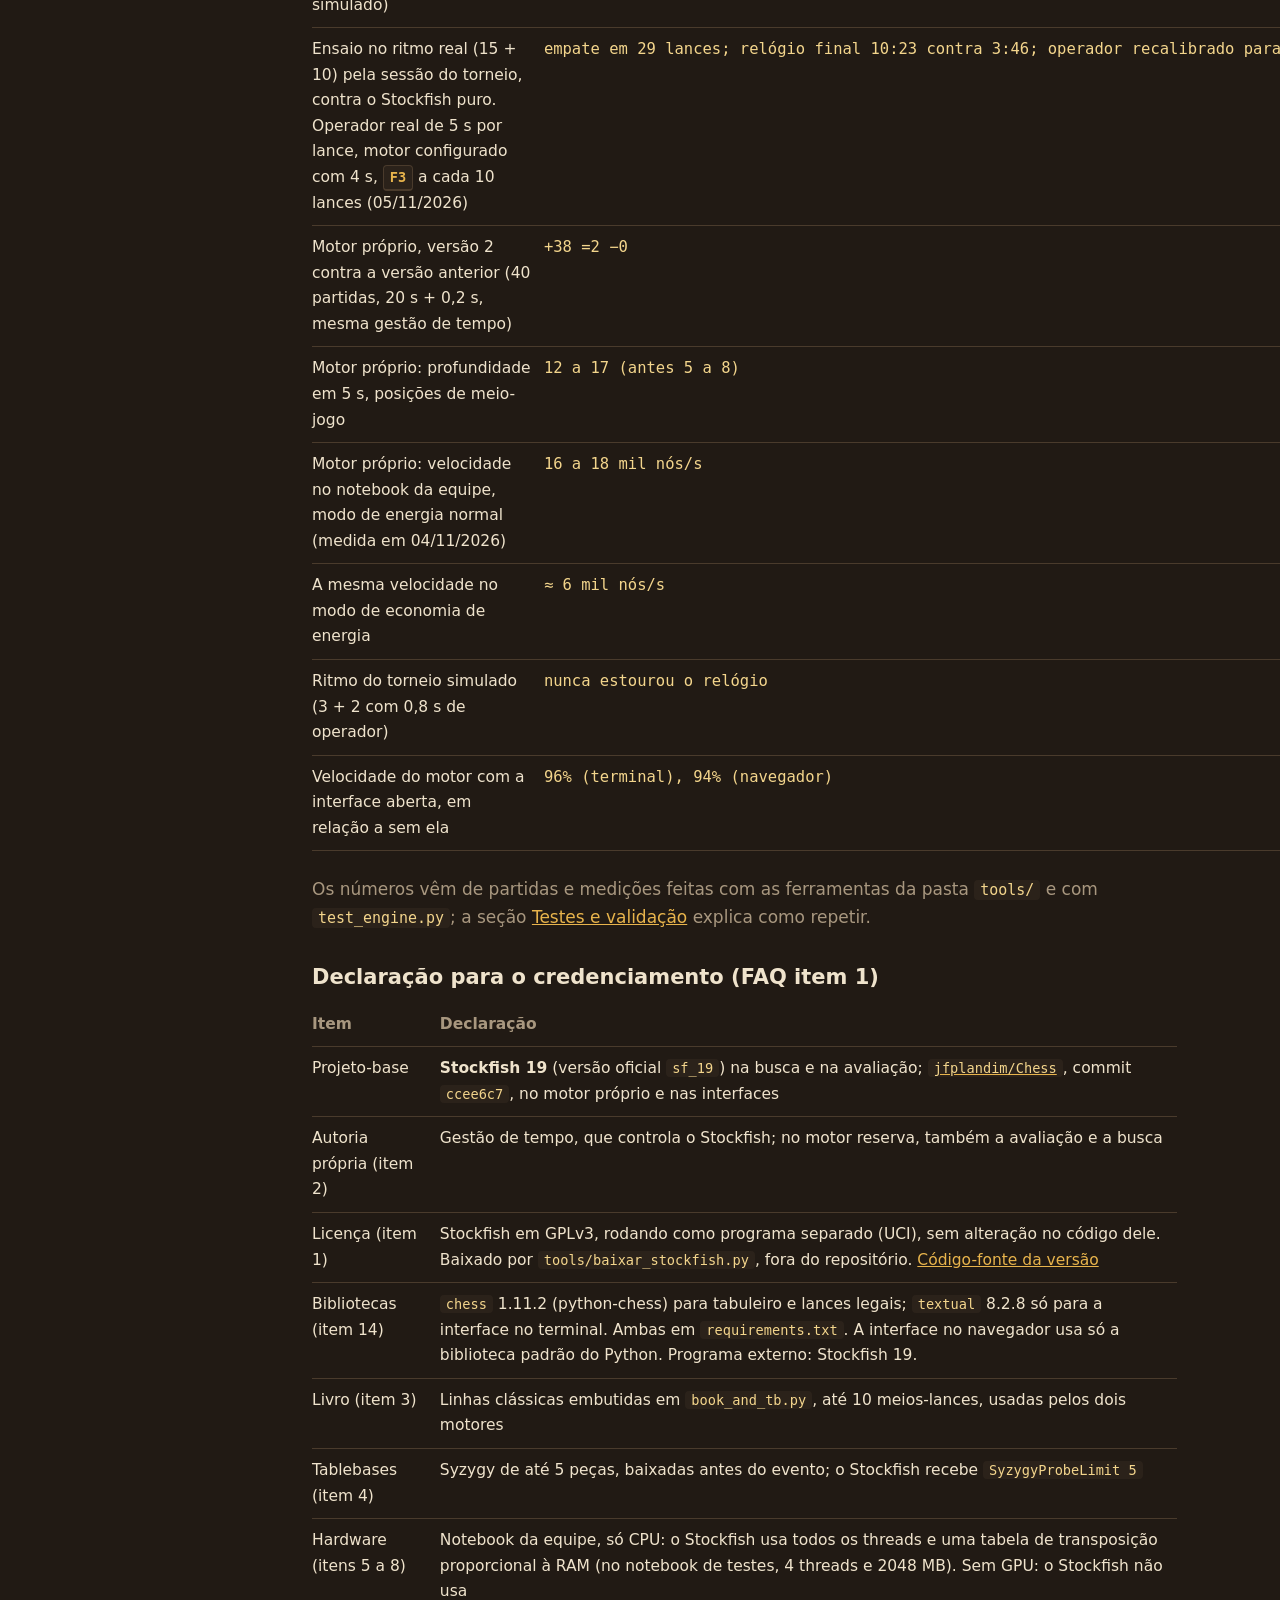
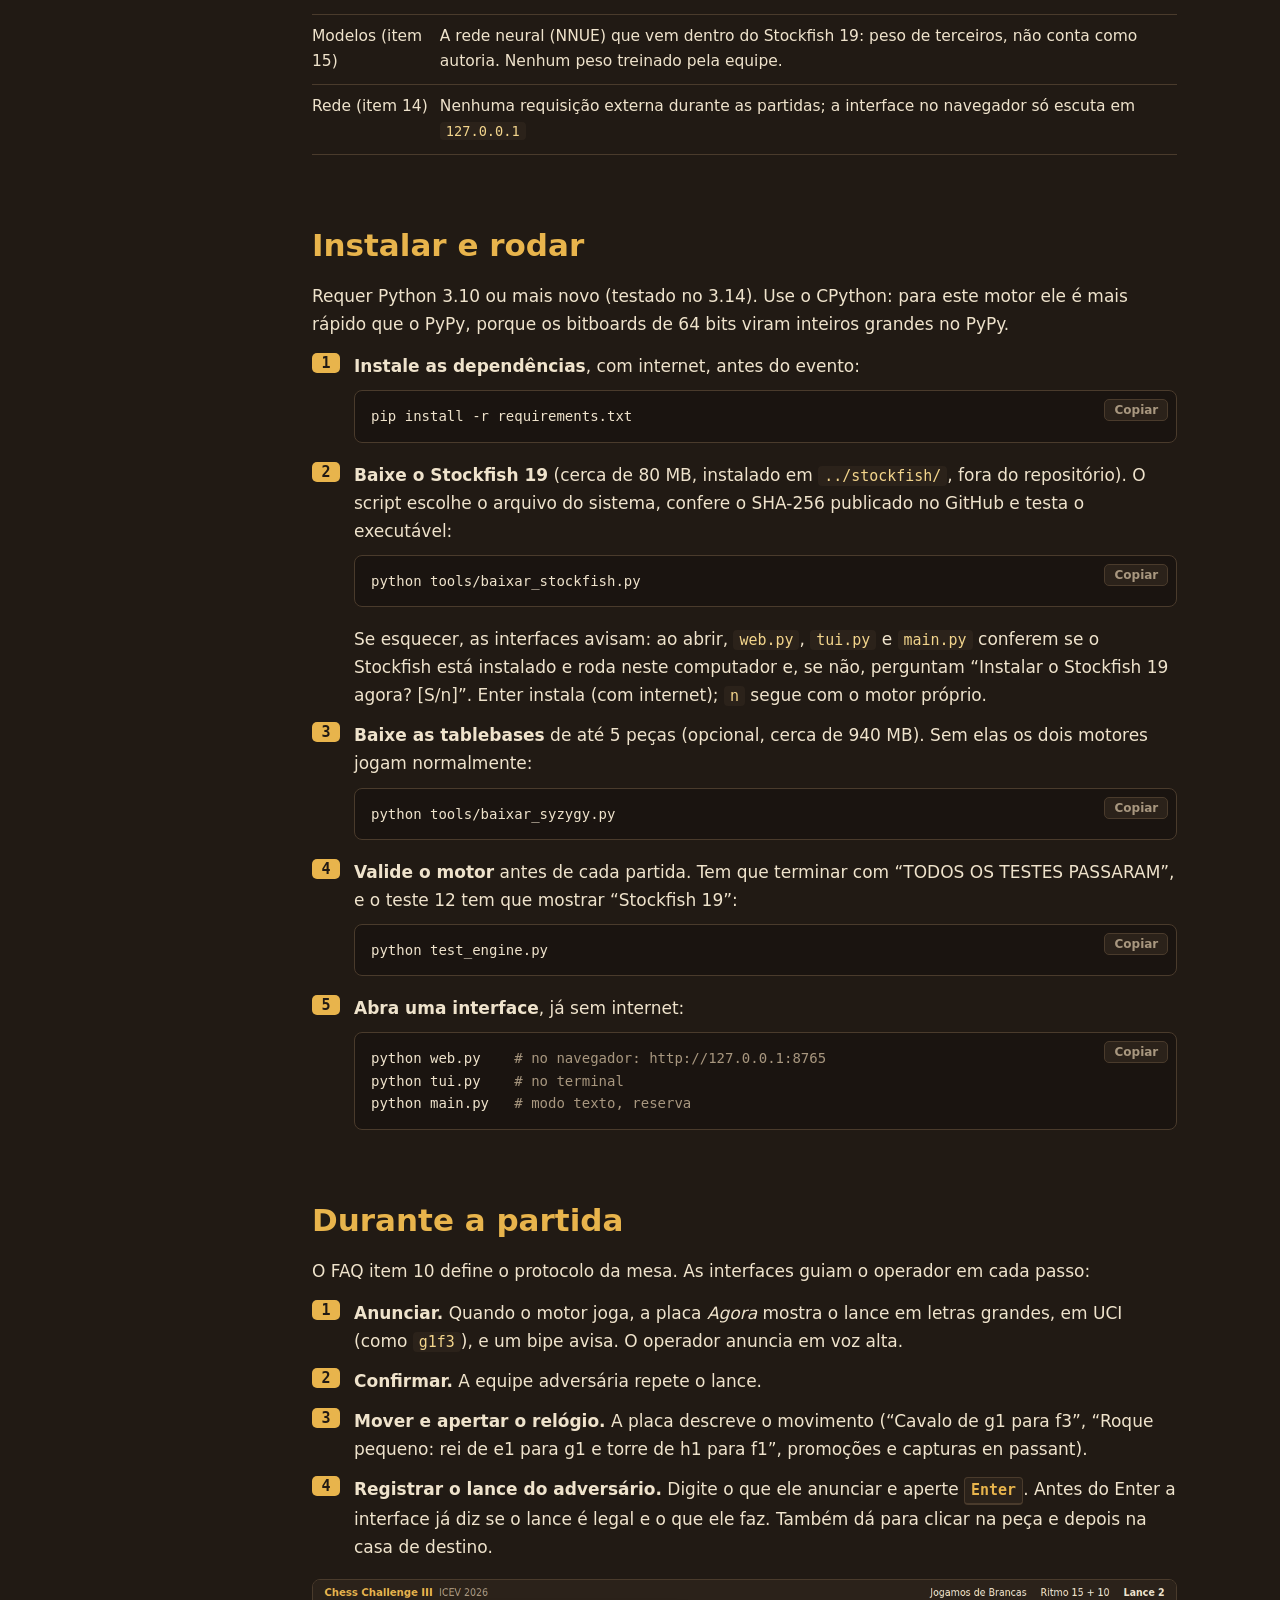
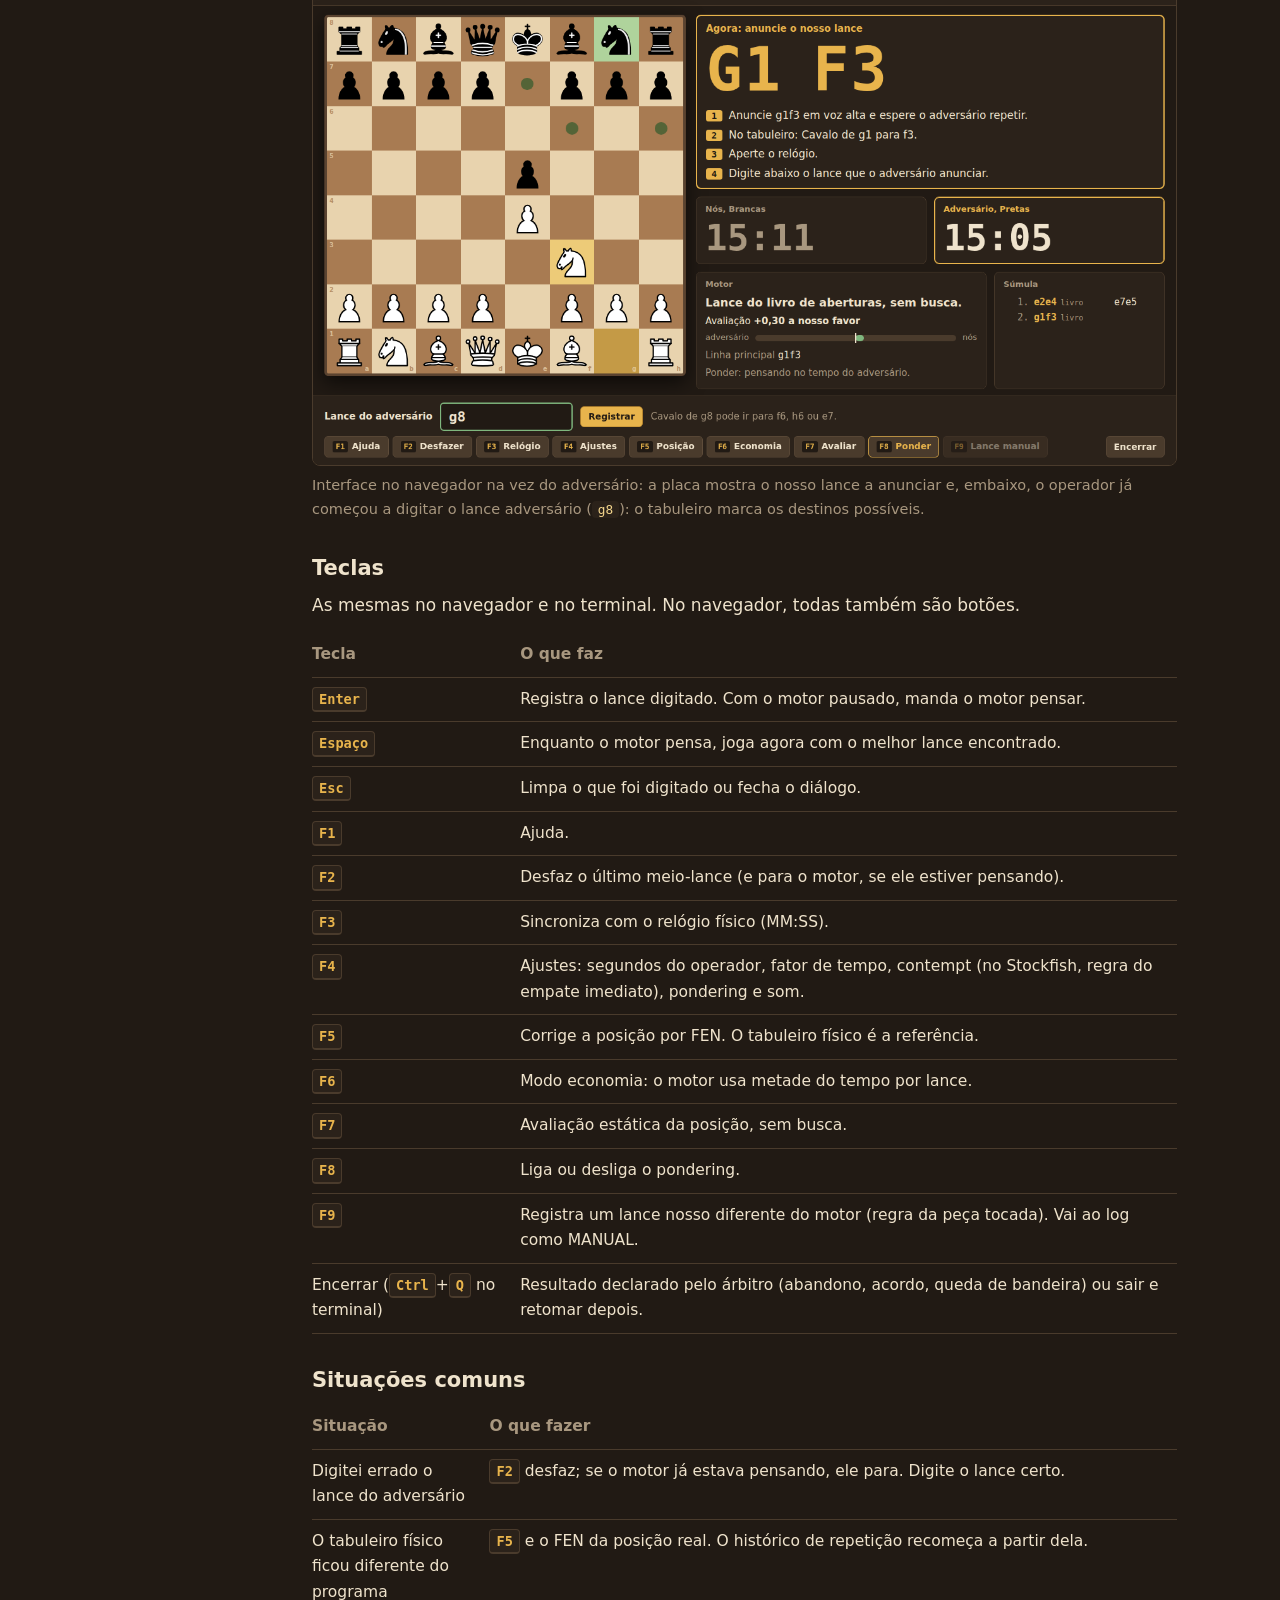
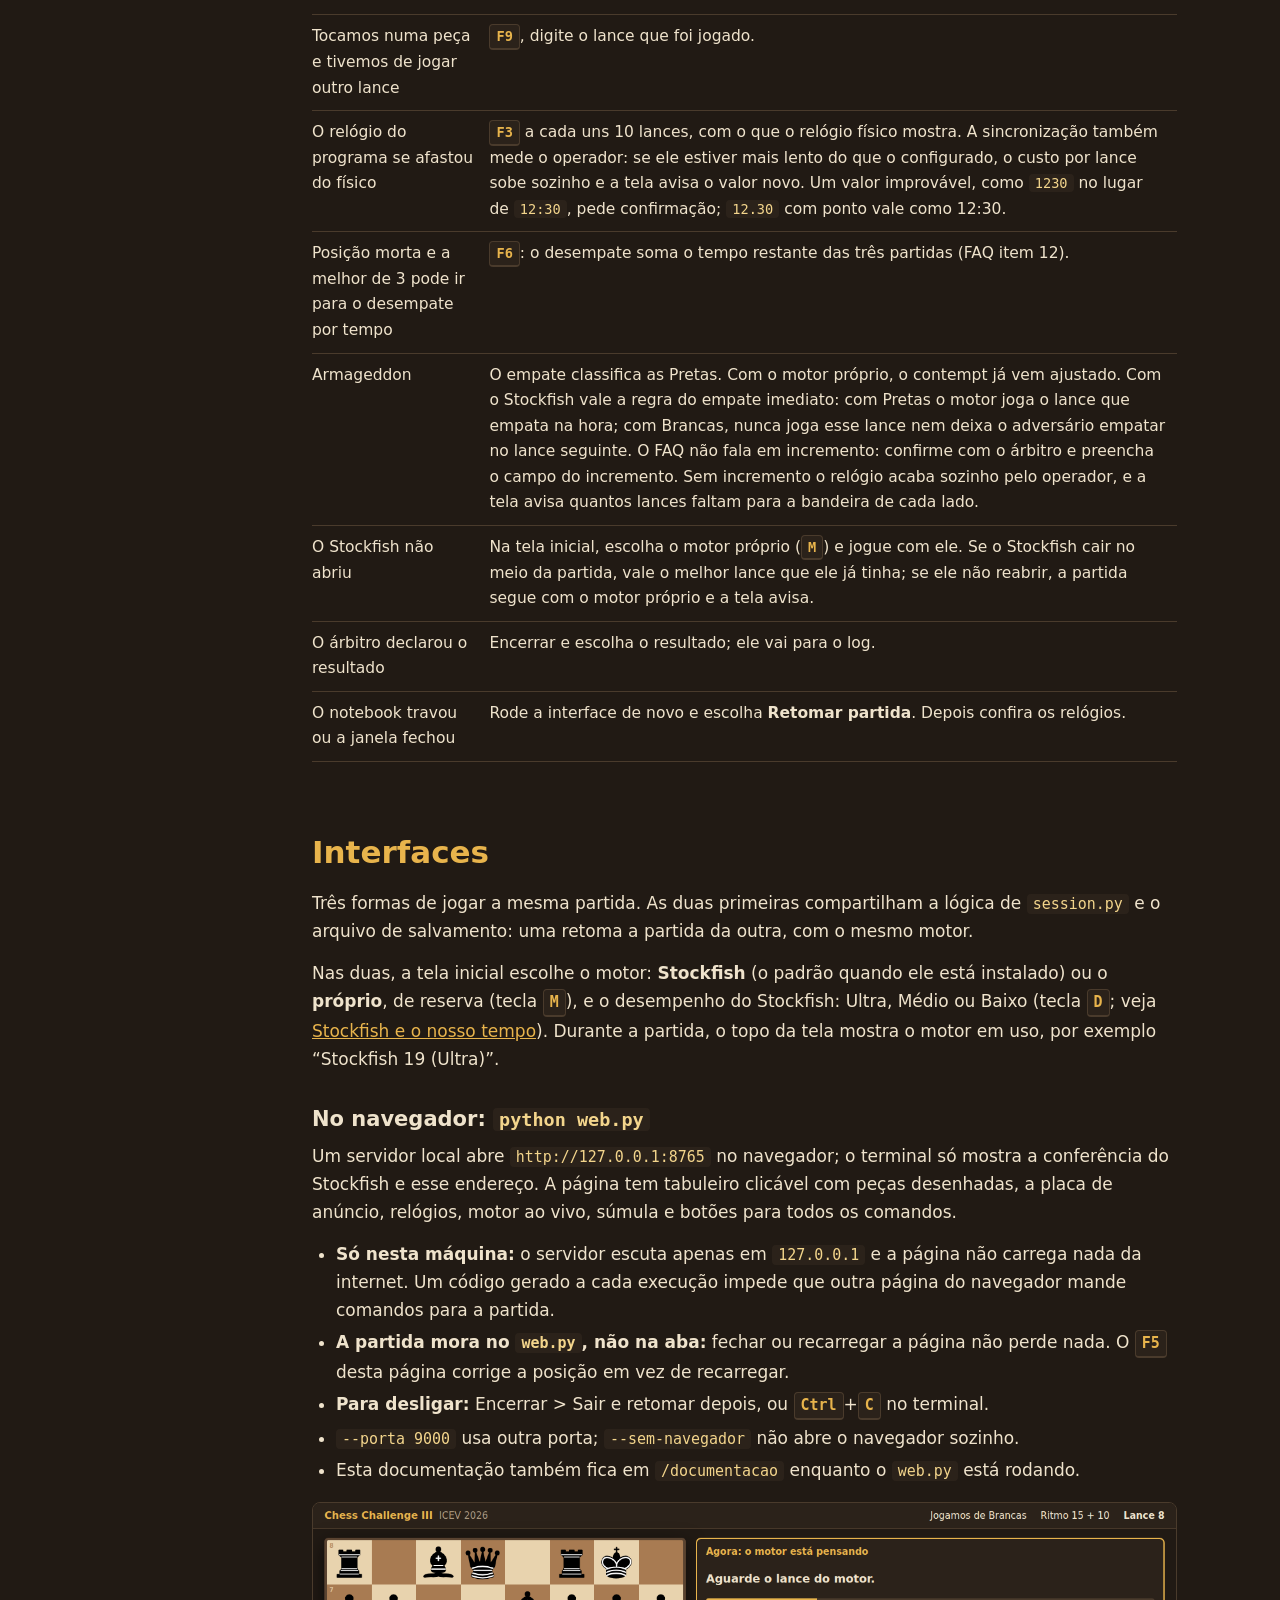
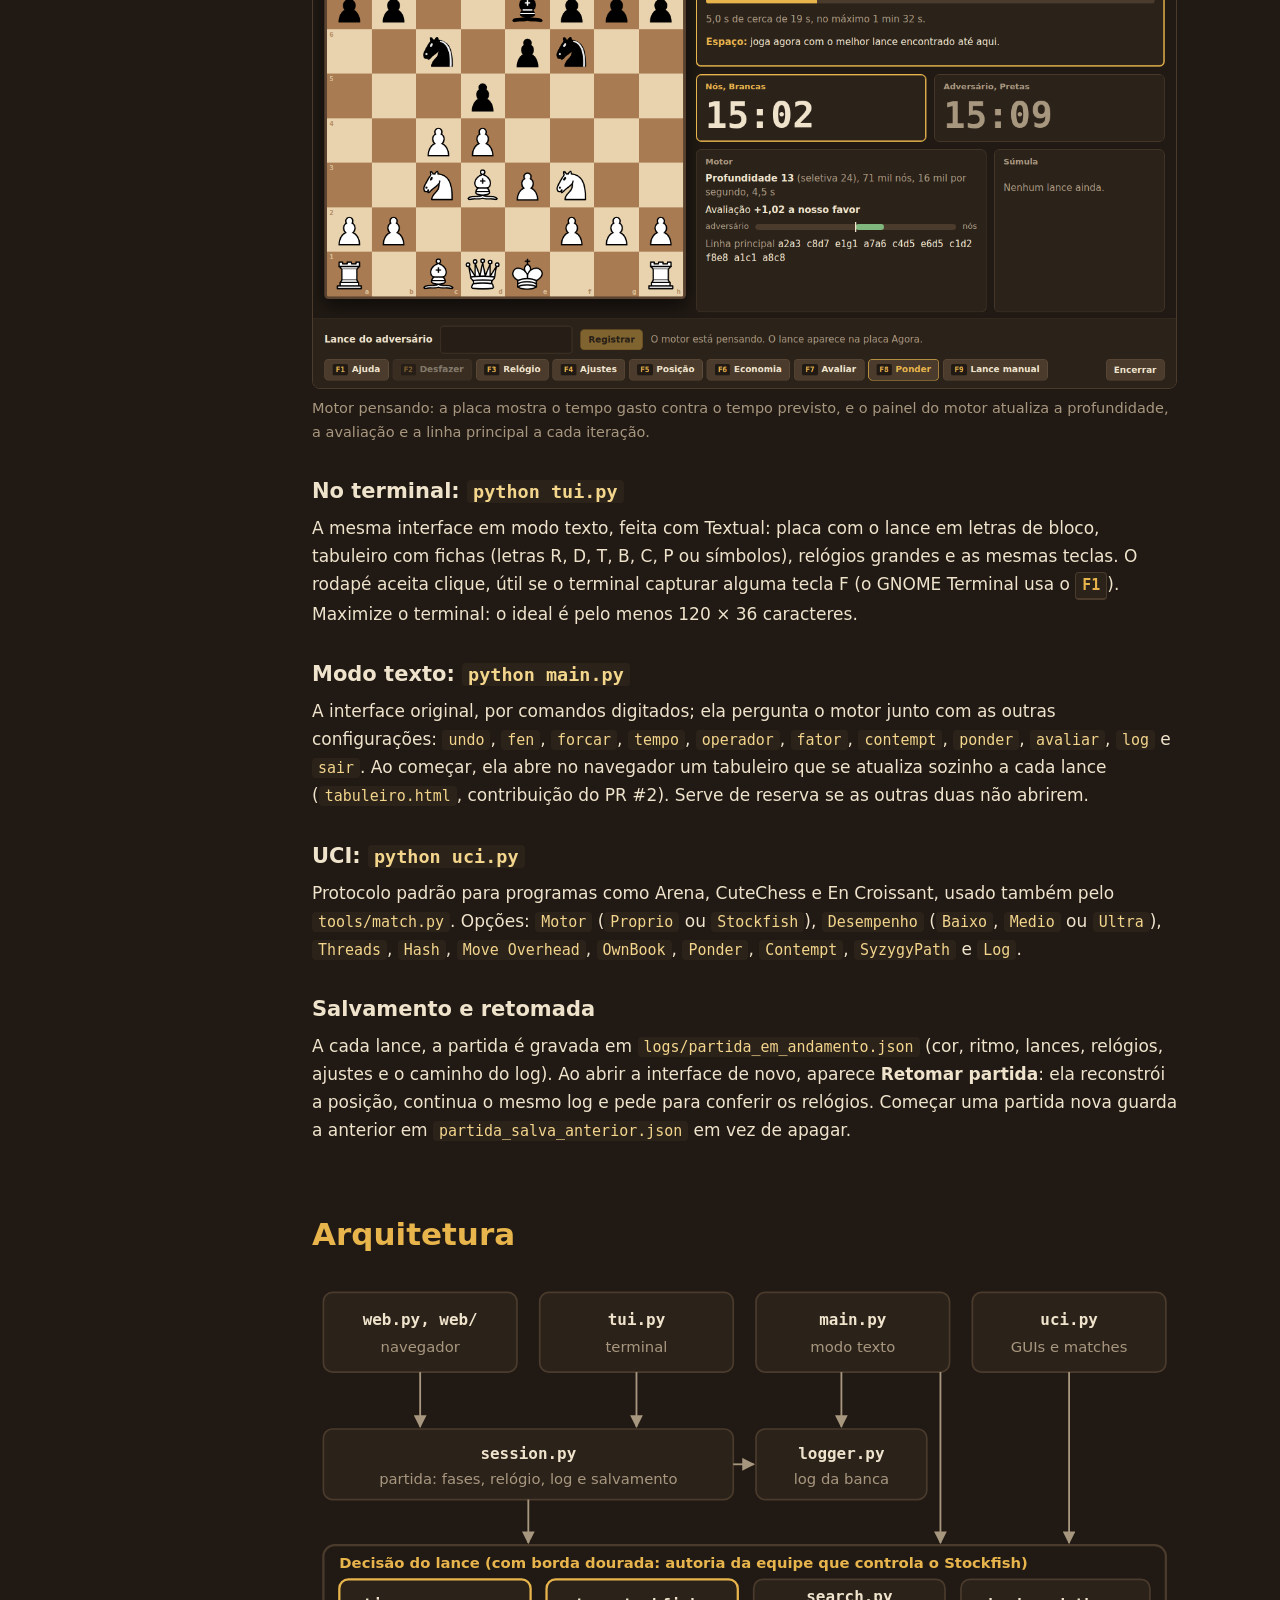
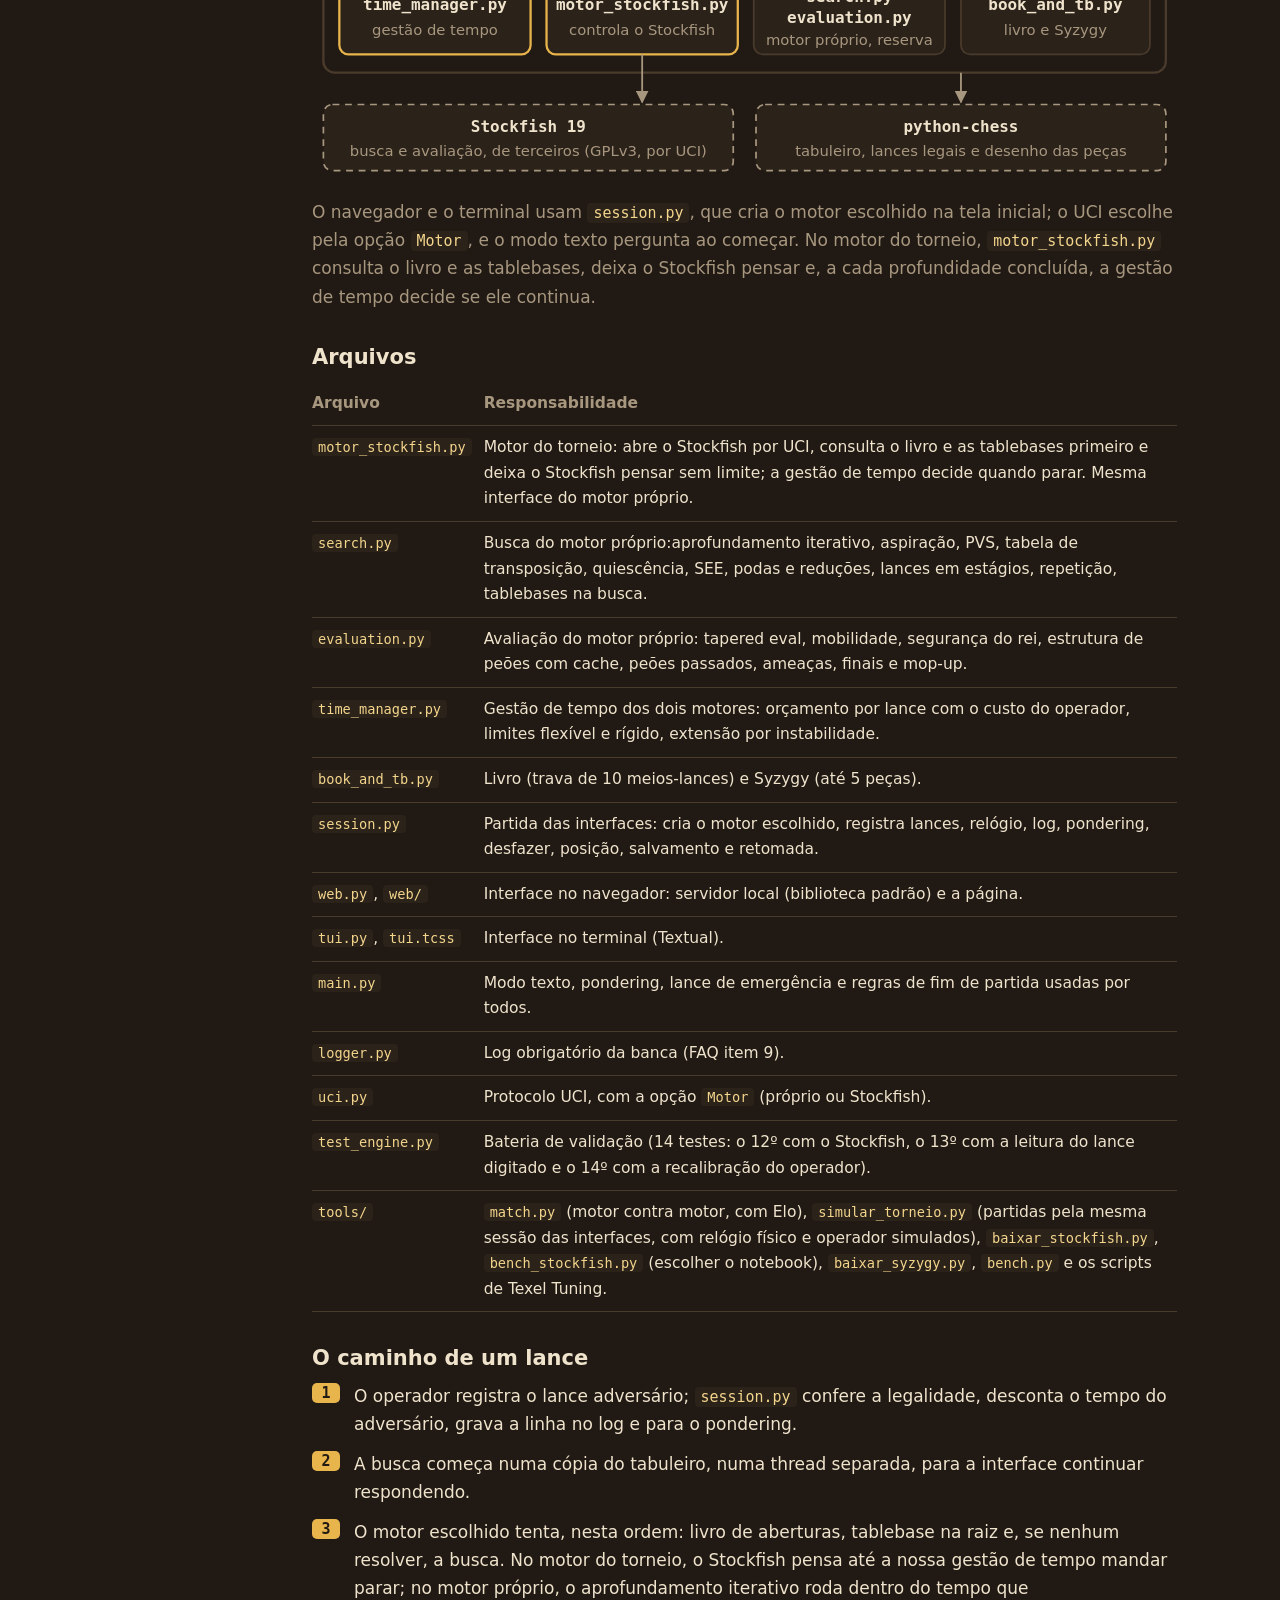
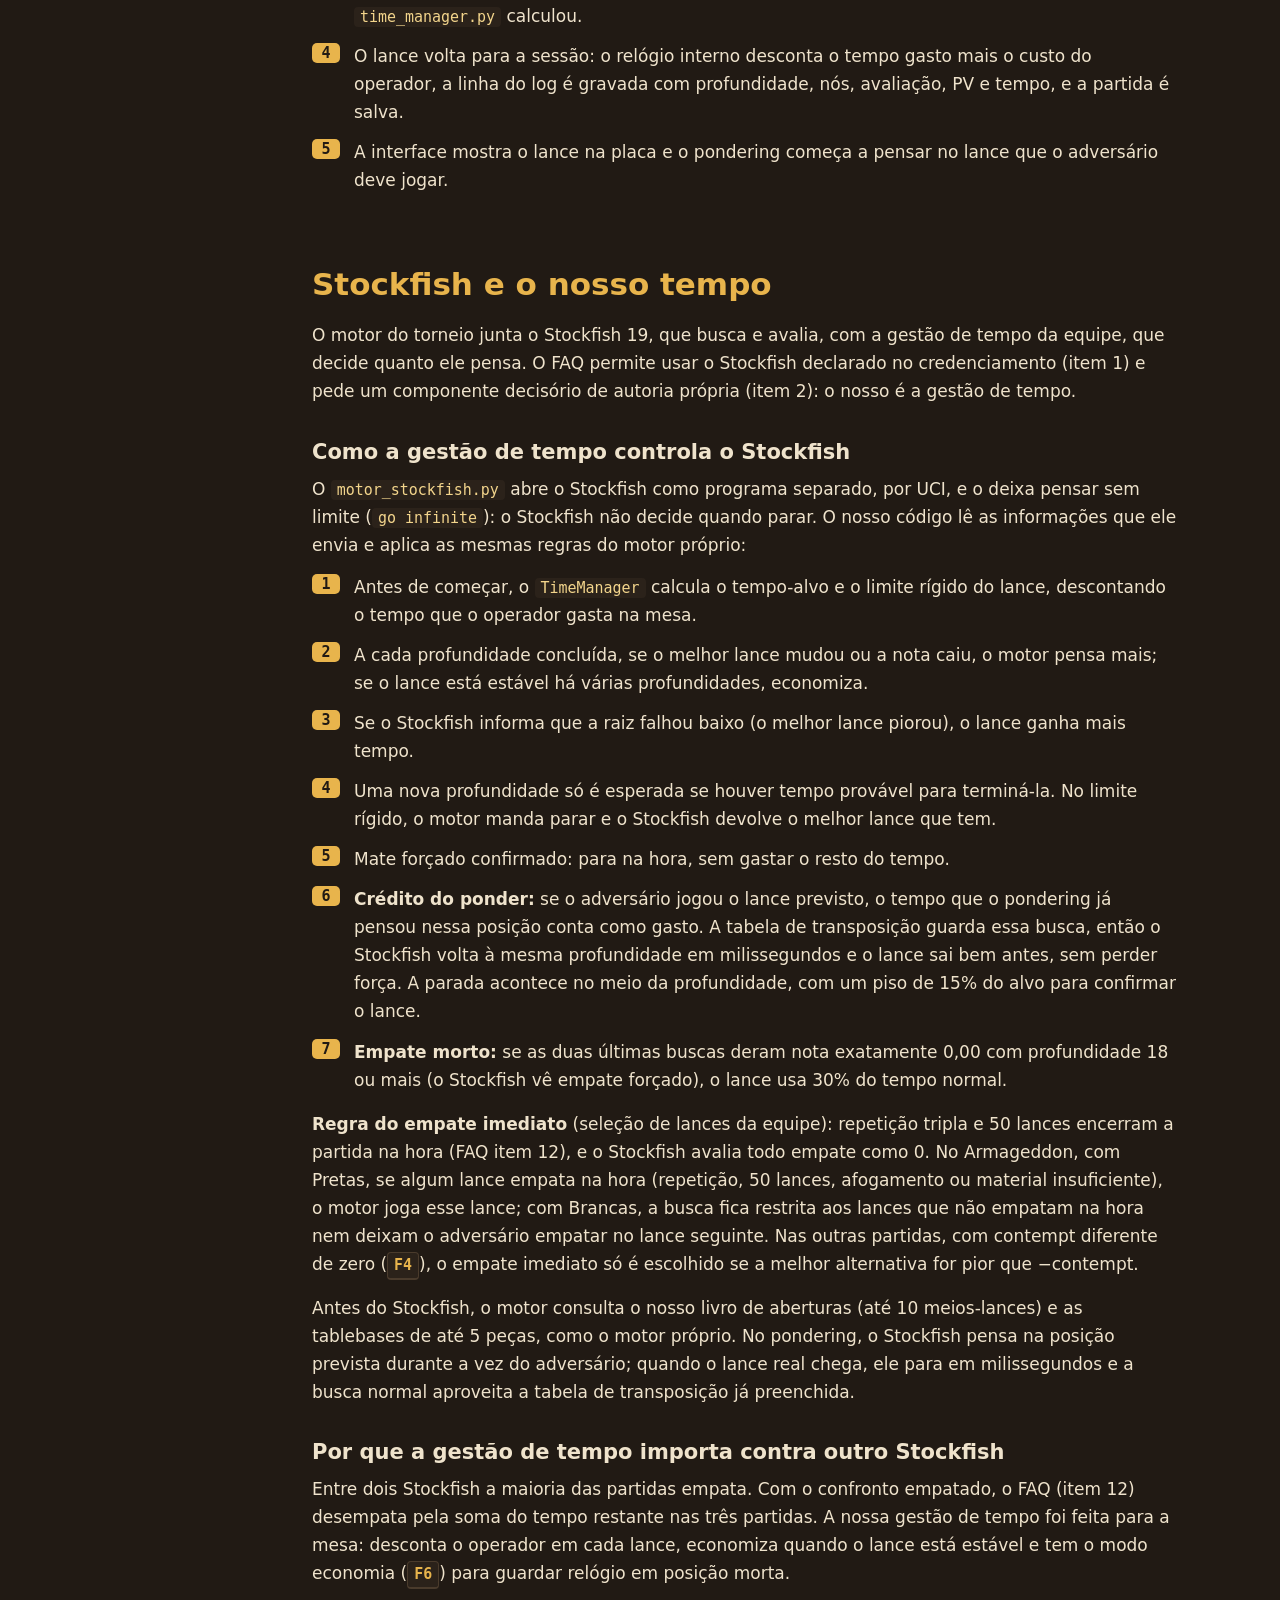
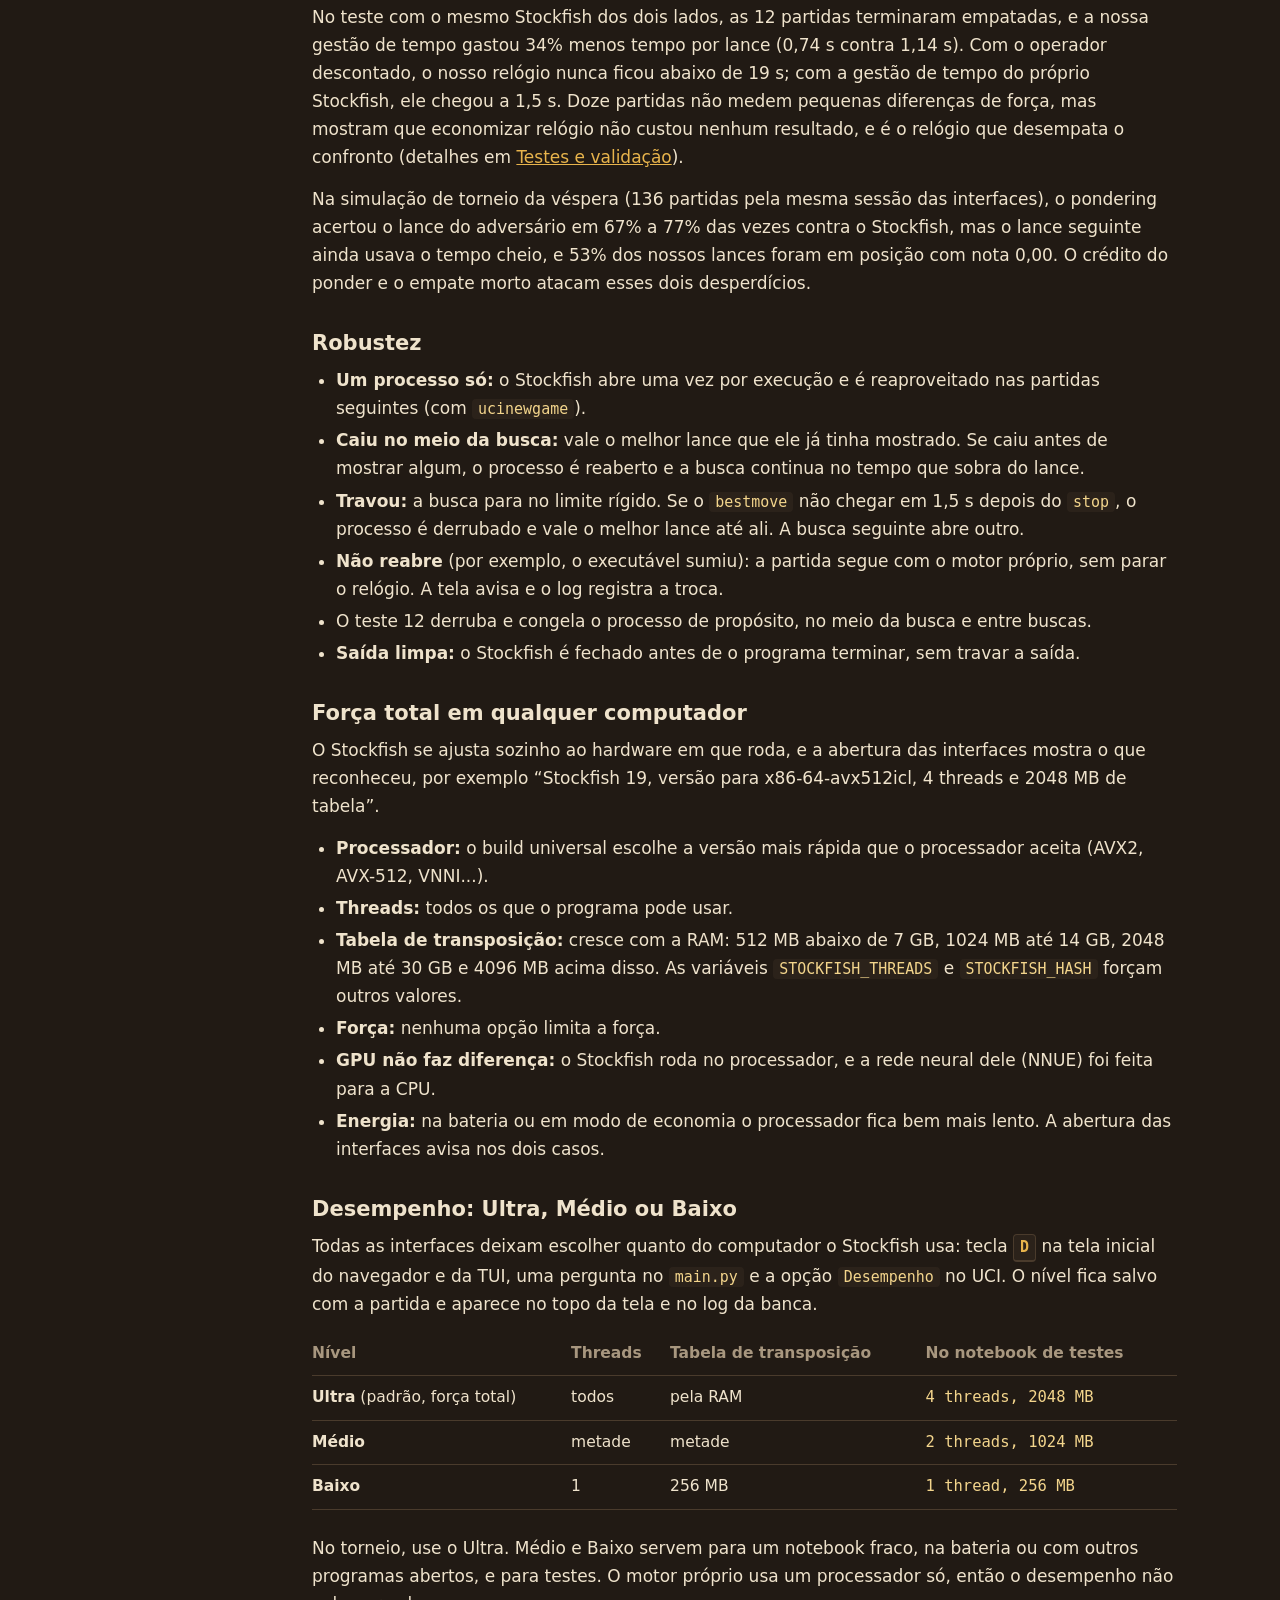
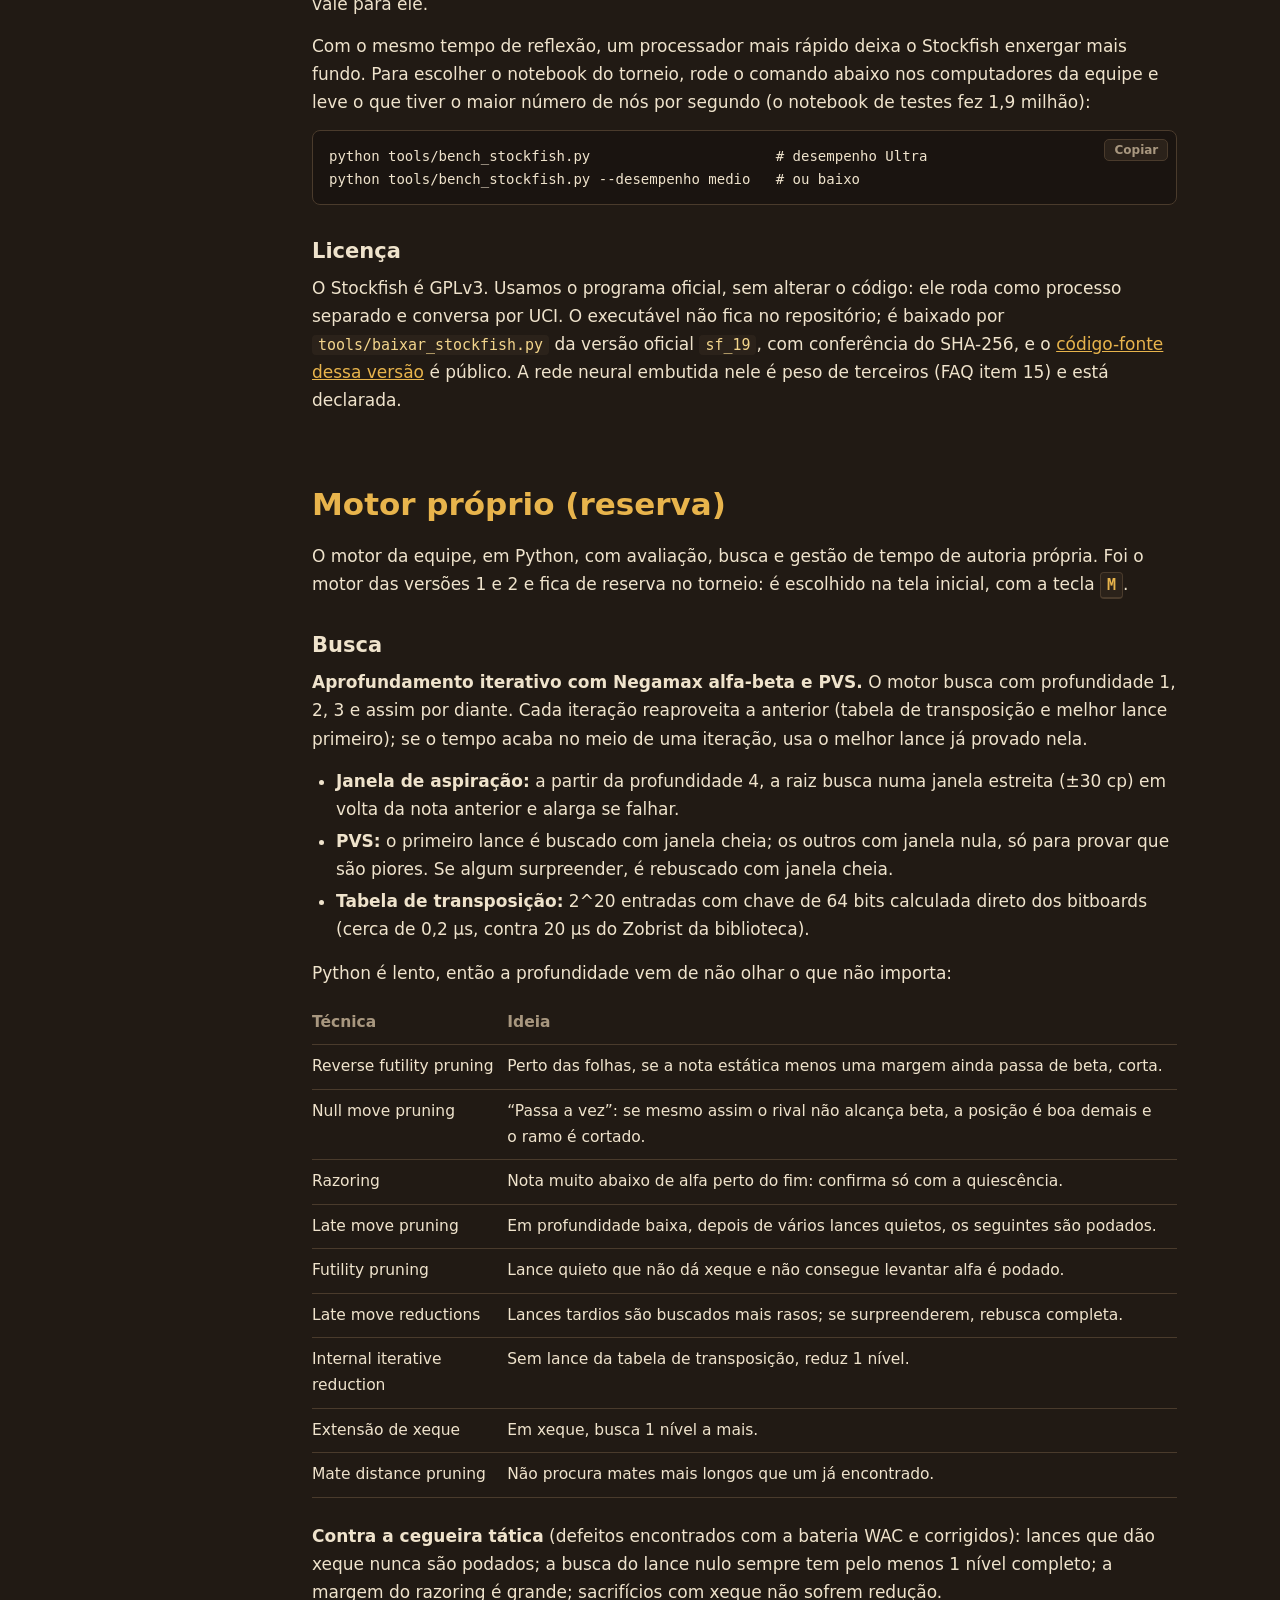
==== commit 9e073398: "Documentação: crédito do ponder, empate morto e regra do empate README e docs/index.html: - Gestão d" ====
--- a/docs/index.html
+++ b/docs/index.html
@@ -320,7 +320,7 @@
     <tr><td><kbd>F1</kbd></td><td>Ajuda.</td></tr>
     <tr><td><kbd>F2</kbd></td><td>Desfaz o último meio-lance (e para o motor, se ele estiver pensando).</td></tr>
     <tr><td><kbd>F3</kbd></td><td>Sincroniza com o relógio físico (MM:SS).</td></tr>
-    <tr><td><kbd>F4</kbd></td><td>Ajustes: segundos do operador, fator de tempo, contempt (só motor próprio), pondering e som.</td></tr>
+    <tr><td><kbd>F4</kbd></td><td>Ajustes: segundos do operador, fator de tempo, contempt (no Stockfish, regra do empate imediato), pondering e som.</td></tr>
     <tr><td><kbd>F5</kbd></td><td>Corrige a posição por FEN. O tabuleiro físico é a referência.</td></tr>
     <tr><td><kbd>F6</kbd></td><td>Modo economia: o motor usa metade do tempo por lance.</td></tr>
     <tr><td><kbd>F7</kbd></td><td>Avaliação estática da posição, sem busca.</td></tr>
@@ -337,7 +337,7 @@
     <tr><td>Tocamos numa peça e tivemos de jogar outro lance</td><td><kbd>F9</kbd>, digite o lance que foi jogado.</td></tr>
     <tr><td>O relógio do programa se afastou do físico</td><td><kbd>F3</kbd> a cada uns 10 lances, com o que o relógio físico mostra. A sincronização também mede o operador: se ele estiver mais lento do que o configurado, o custo por lance sobe sozinho e a tela avisa o valor novo. Um valor improvável, como <code>1230</code> no lugar de <code>12:30</code>, pede confirmação; <code>12.30</code> com ponto vale como 12:30.</td></tr>
     <tr><td>Posição morta e a melhor de 3 pode ir para o desempate por tempo</td><td><kbd>F6</kbd>: o desempate soma o tempo restante das três partidas (FAQ item 12).</td></tr>
-    <tr><td>Armageddon</td><td>Com o motor próprio, o contempt já vem ajustado: com Brancas evita o empate; com Pretas, procura. O Stockfish não tem contempt e avalia o empate como 0.</td></tr>
+    <tr><td>Armageddon</td><td>O empate classifica as Pretas. Com o motor próprio, o contempt já vem ajustado. Com o Stockfish vale a regra do empate imediato: com Pretas o motor joga o lance que empata na hora; com Brancas, nunca joga esse lance nem deixa o adversário empatar no lance seguinte. O FAQ não fala em incremento: confirme com o árbitro e preencha o campo do incremento. Sem incremento o relógio acaba sozinho pelo operador, e a tela avisa quantos lances faltam para a bandeira de cada lado.</td></tr>
     <tr><td>O Stockfish não abriu</td><td>Na tela inicial, escolha o motor próprio (<kbd>M</kbd>) e jogue com ele. Se o Stockfish cair no meio da partida, vale o melhor lance que ele já tinha; se ele não reabrir, a partida segue com o motor próprio e a tela avisa.</td></tr>
     <tr><td>O árbitro declarou o resultado</td><td>Encerrar e escolha o resultado; ele vai para o log.</td></tr>
     <tr><td>O notebook travou ou a janela fechou</td><td>Rode a interface de novo e escolha <strong>Retomar partida</strong>. Depois confira os relógios.</td></tr>
@@ -485,7 +485,7 @@
     <tr><td><code>logger.py</code></td><td>Log obrigatório da banca (FAQ item 9).</td></tr>
     <tr><td><code>uci.py</code></td><td>Protocolo UCI, com a opção <code>Motor</code> (próprio ou Stockfish).</td></tr>
     <tr><td><code>test_engine.py</code></td><td>Bateria de validação (14 testes: o 12º com o Stockfish, o 13º com a leitura do lance digitado e o 14º com a recalibração do operador).</td></tr>
-    <tr><td><code>tools/</code></td><td><code>match.py</code> (motor contra motor, com Elo), <code>baixar_stockfish.py</code>, <code>bench_stockfish.py</code> (escolher o notebook), <code>baixar_syzygy.py</code>, <code>bench.py</code> e os scripts de Texel Tuning.</td></tr>
+    <tr><td><code>tools/</code></td><td><code>match.py</code> (motor contra motor, com Elo), <code>simular_torneio.py</code> (partidas pela mesma sessão das interfaces, com relógio físico e operador simulados), <code>baixar_stockfish.py</code>, <code>bench_stockfish.py</code> (escolher o notebook), <code>baixar_syzygy.py</code>, <code>bench.py</code> e os scripts de Texel Tuning.</td></tr>
   </table>
 
   <h3>O caminho de um lance</h3>
@@ -522,7 +522,19 @@
     <li>Uma nova profundidade só é esperada se houver tempo provável para terminá-la. No limite rígido, o
       motor manda parar e o Stockfish devolve o melhor lance que tem.</li>
     <li>Mate forçado confirmado: para na hora, sem gastar o resto do tempo.</li>
+    <li><strong>Crédito do ponder:</strong> se o adversário jogou o lance previsto, o tempo que o pondering já pensou
+      nessa posição conta como gasto. A tabela de transposição guarda essa busca, então o Stockfish volta à mesma
+      profundidade em milissegundos e o lance sai bem antes, sem perder força. A parada acontece no meio da
+      profundidade, com um piso de 15% do alvo para confirmar o lance.</li>
+    <li><strong>Empate morto:</strong> se as duas últimas buscas deram nota exatamente 0,00 com profundidade 18 ou mais
+      (o Stockfish vê empate forçado), o lance usa 30% do tempo normal.</li>
   </ol>
+  <p><strong>Regra do empate imediato</strong> (seleção de lances da equipe): repetição tripla e 50 lances encerram a
+    partida na hora (FAQ item 12), e o Stockfish avalia todo empate como 0. No Armageddon, com Pretas, se algum
+    lance empata na hora (repetição, 50 lances, afogamento ou material insuficiente), o motor joga esse lance; com
+    Brancas, a busca fica restrita aos lances que não empatam na hora nem deixam o adversário empatar no lance
+    seguinte. Nas outras partidas, com contempt diferente de zero (<kbd>F4</kbd>), o empate imediato só é escolhido
+    se a melhor alternativa for pior que −contempt.</p>
   <p>Antes do Stockfish, o motor consulta o nosso livro de aberturas (até 10 meios-lances) e as tablebases de
     até 5 peças, como o motor próprio. No pondering, o Stockfish pensa na posição prevista durante a vez do
     adversário; quando o lance real chega, ele para em milissegundos e a busca normal aproveita a tabela de
@@ -538,6 +550,10 @@
     relógio nunca ficou abaixo de 19 s; com a gestão de tempo do próprio Stockfish, ele chegou a 1,5 s. Doze
     partidas não medem pequenas diferenças de força, mas mostram que economizar relógio não custou nenhum
     resultado, e é o relógio que desempata o confronto (detalhes em <a href="#testes">Testes e validação</a>).</p>
+  <p>Na simulação de torneio da véspera (136 partidas pela mesma sessão das interfaces), o pondering acertou o lance
+    do adversário em 67% a 77% das vezes contra o Stockfish, mas o lance seguinte ainda usava o tempo cheio, e 53%
+    dos nossos lances foram em posição com nota 0,00. O crédito do ponder e o empate morto atacam esses dois
+    desperdícios.</p>
 
   <h3>Robustez</h3>
   <ul>
@@ -671,6 +687,10 @@
       parado pelo árbitro não faz o motor pensar mais. Desfazer, FEN e retomada invalidam a medida até a próxima
       sincronização. Sem sincronizar, o motor não tem como saber: na simulação, com o operador 2 s mais lento que o
       configurado, ele perde por tempo perto do lance 60.</li>
+    <li><strong>Crédito do ponder:</strong> o pondering acertou o lance do adversário, então o tempo que ele pensou
+      nessa posição conta como gasto; o lance para quando ponder + agora chega à metade do alvo (que cresce se o
+      lance ficar instável), nunca antes de 15% do alvo.</li>
+    <li><strong>Empate morto:</strong> duas buscas seguidas com nota 0,00 e profundidade alta usam 30% do tempo.</li>
   </ul>
 
   <h3>Livro e tablebases</h3>
@@ -681,14 +701,16 @@
   <h3>Pondering</h3>
   <p>Durante a vez do adversário, o motor pensa na posição depois do lance que ele prevê. Quando o lance real é
     registrado, o pondering para em milissegundos; se era o previsto, a tabela de transposição já tem a árvore
-    pronta. A busca do pondering e a principal nunca rodam ao mesmo tempo.</p>
+    pronta e o tempo pensado vira crédito na gestão de tempo. A busca do pondering e a principal nunca rodam ao
+    mesmo tempo.</p>
 
   <h3>Empates e contempt</h3>
   <p>A repetição é detectada por uma pilha própria de chaves, junto com a regra dos 50 lances. Um empate vale
     −15 cp para nós (<em>contempt</em>): o motor evita repetir em posições iguais, porque joga para ganhar. No
     <strong>Armageddon</strong> o empate classifica as Pretas, então o contempt vira +100 com Brancas e −100 com
     Pretas, contado a partir da nossa cor, inclusive no pondering e nos empates de tablebase. A partida só
-    termina por repetição ou 50 lances quando isso já aconteceu no tabuleiro, como o árbitro declara.</p>
+    termina por repetição ou 50 lances quando isso já aconteceu no tabuleiro, como o árbitro declara. Com o
+    Stockfish, que não tem contempt, vale a regra do empate imediato.</p>
 </section>
 
 <!-- ================================================================ -->
@@ -758,6 +780,13 @@
       (<code>bxc5</code> com peão e bispo) viram erro; nenhum texto derruba a interface.</li>
     <li>Custo do operador recalibrado pela sincronização: sobe com o operador lento, não baixa com o relógio parado e
       não mede depois de desfazer.</li>
+    <li>Crédito do ponder: limite menor quando o ponder acertou, piso de confirmação, vale uma vez só; o
+      <code>PonderController</code> só dá crédito quando o adversário joga o lance previsto.</li>
+    <li>Empate morto: duas buscas com nota 0 e profundidade alta reduzem o lance seguinte para 30%.</li>
+    <li>Regra do empate imediato: Pretas no Armageddon repetem, Brancas não deixam repetir, contempt positivo foge e
+      negativo aceita a repetição.</li>
+    <li>Armageddon com incremento, regra ligada pela sessão e desligada na partida seguinte, aviso de bandeira sem
+      incremento e aviso de energia durante a partida.</li>
   </ol>
 
   <h3>Nossa gestão de tempo contra a do Stockfish</h3>
@@ -798,7 +827,9 @@
   <ol class="passos">
     <li>O notebook mais rápido da equipe (<code>python tools/bench_stockfish.py</code>), na tomada, modo de energia
       <strong>desempenho</strong> e outros programas fechados. No modo de
-      economia de energia o motor fica cerca de três vezes mais lento.</li>
+      economia de energia o motor fica cerca de três vezes mais lento. Deixe a ventilação livre: com carga contínua o
+      processador esquenta e reduz o clock (medido: 91 °C e −18% de nós por segundo). Durante a partida a tela avisa
+      se o notebook sair da tomada ou entrar em economia de energia.</li>
     <li>Rode <code>python test_engine.py</code> e confira “TODOS OS TESTES PASSARAM” e “Stockfish 19” no teste 12.
       Se aparecer o aviso de Stockfish não encontrado, rode <code>python tools/baixar_stockfish.py</code> enquanto
       ainda há internet.</li>
@@ -810,6 +841,9 @@
     <li>A cada uns 10 lances, sincronize com o relógio físico (<kbd>F3</kbd>). Isso também mede o operador: se ele
       estiver mais lento do que o configurado, o custo sobe sozinho. Sem sincronizar, um operador mais lento que o
       configurado pode fazer o motor perder por tempo numa partida longa.</li>
+    <li>O operador decide o desempate: digitem o lance do adversário assim que ele for confirmado, antes de ele apertar
+      o relógio (esse tempo é dele). Cada segundo a menos por lance vale cerca de um minuto por partida na soma do
+      tempo restante (FAQ item 12).</li>
     <li>No fim, entregue à banca o log da partida (o diálogo de fim mostra o caminho).</li>
   </ol>
 </section>
@@ -823,8 +857,9 @@
     <summary>O que é de vocês, se o Stockfish faz a busca e a avaliação?</summary>
     <div><p>O FAQ permite usar o Stockfish, declarado (item 1), e exige ao menos um componente decisório próprio
       (item 2). O nosso é a gestão de tempo: o Stockfish pensa sem limite e quem decide quanto pensar e quando
-      parar é o nosso código. Também são nossos o livro consultado antes do Stockfish, as interfaces, o log da
-      banca e o motor reserva inteiro. Stockfish, a rede neural dele, tablebases e PeSTO são de terceiros e foram
+      parar é o nosso código, inclusive o crédito do ponder e a economia em empate morto. Também é nossa a regra do
+      empate imediato (seleção de lances: empatar agora ou não, conforme o que o empate vale no torneio), o livro
+      consultado antes do Stockfish, as interfaces, o log da banca e o motor reserva inteiro. Stockfish, a rede neural dele, tablebases e PeSTO são de terceiros e foram
       declarados.</p></div>
   </details>
   <details>
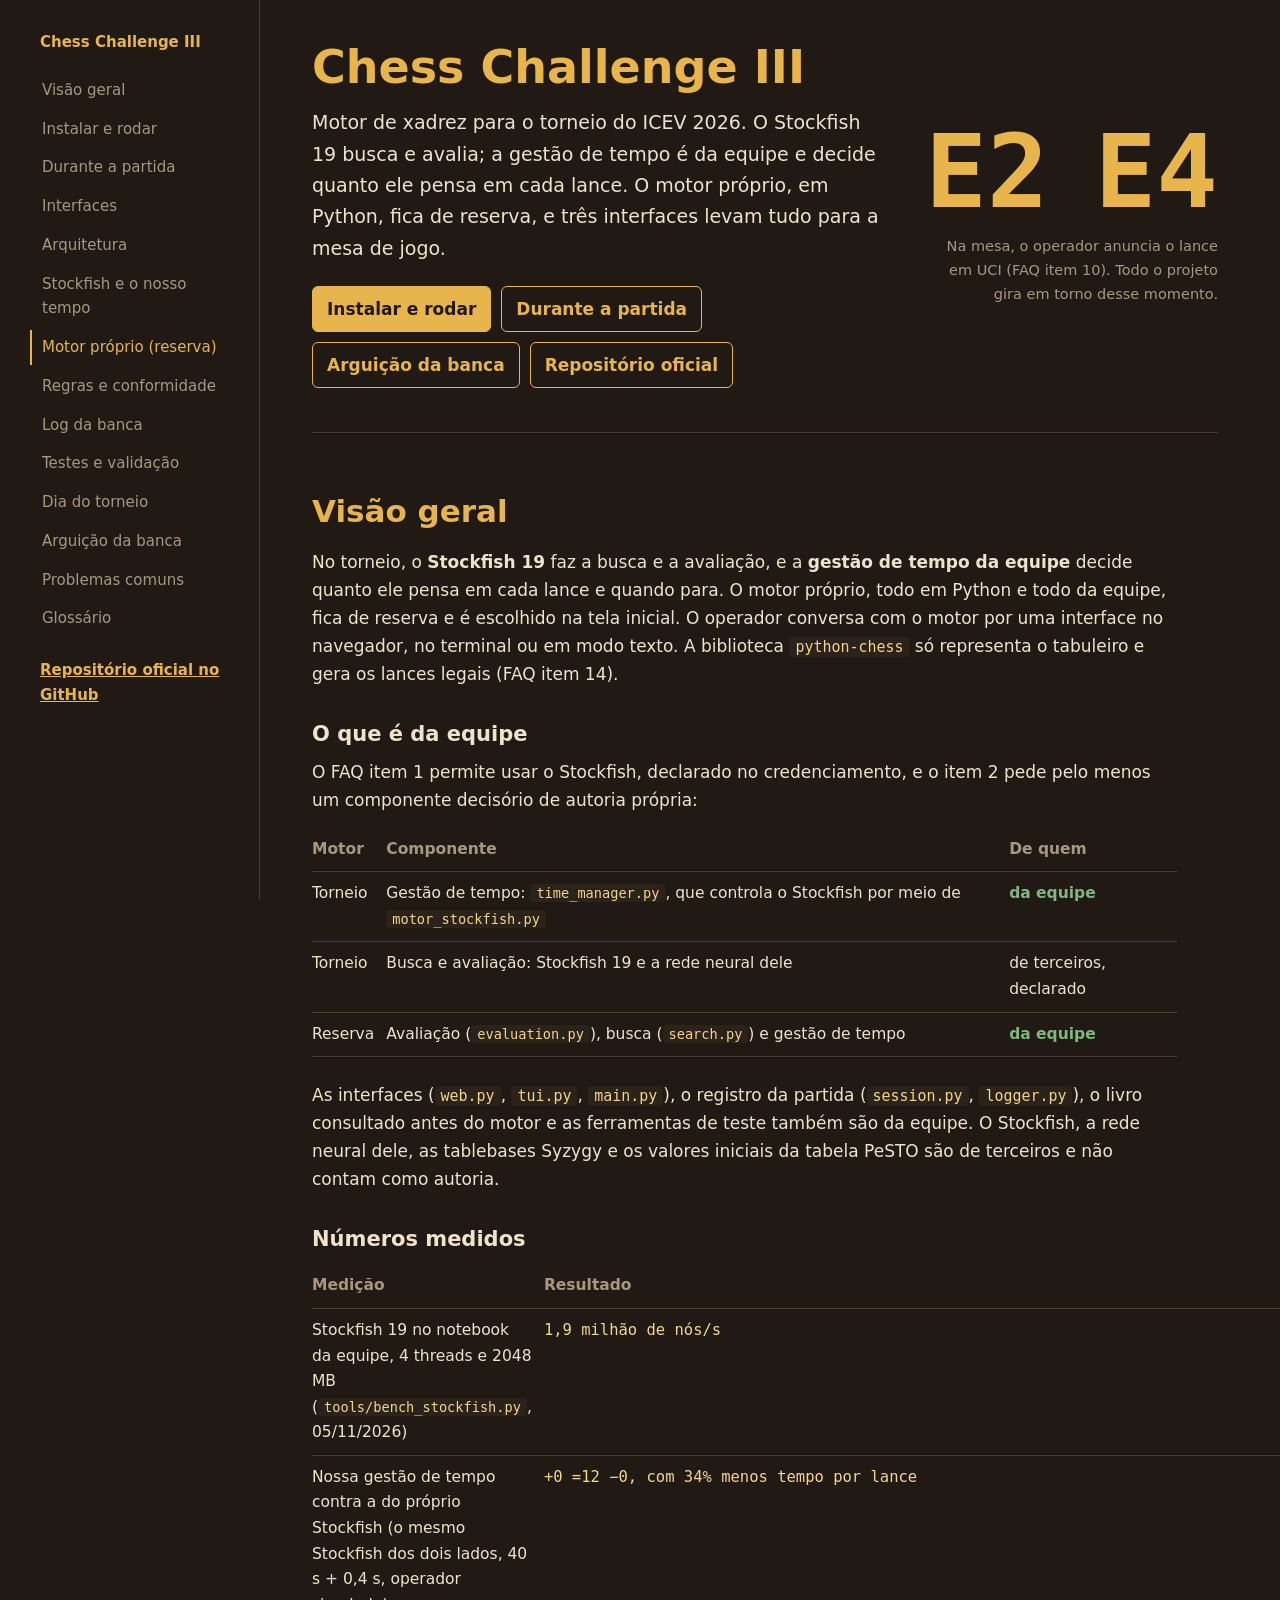
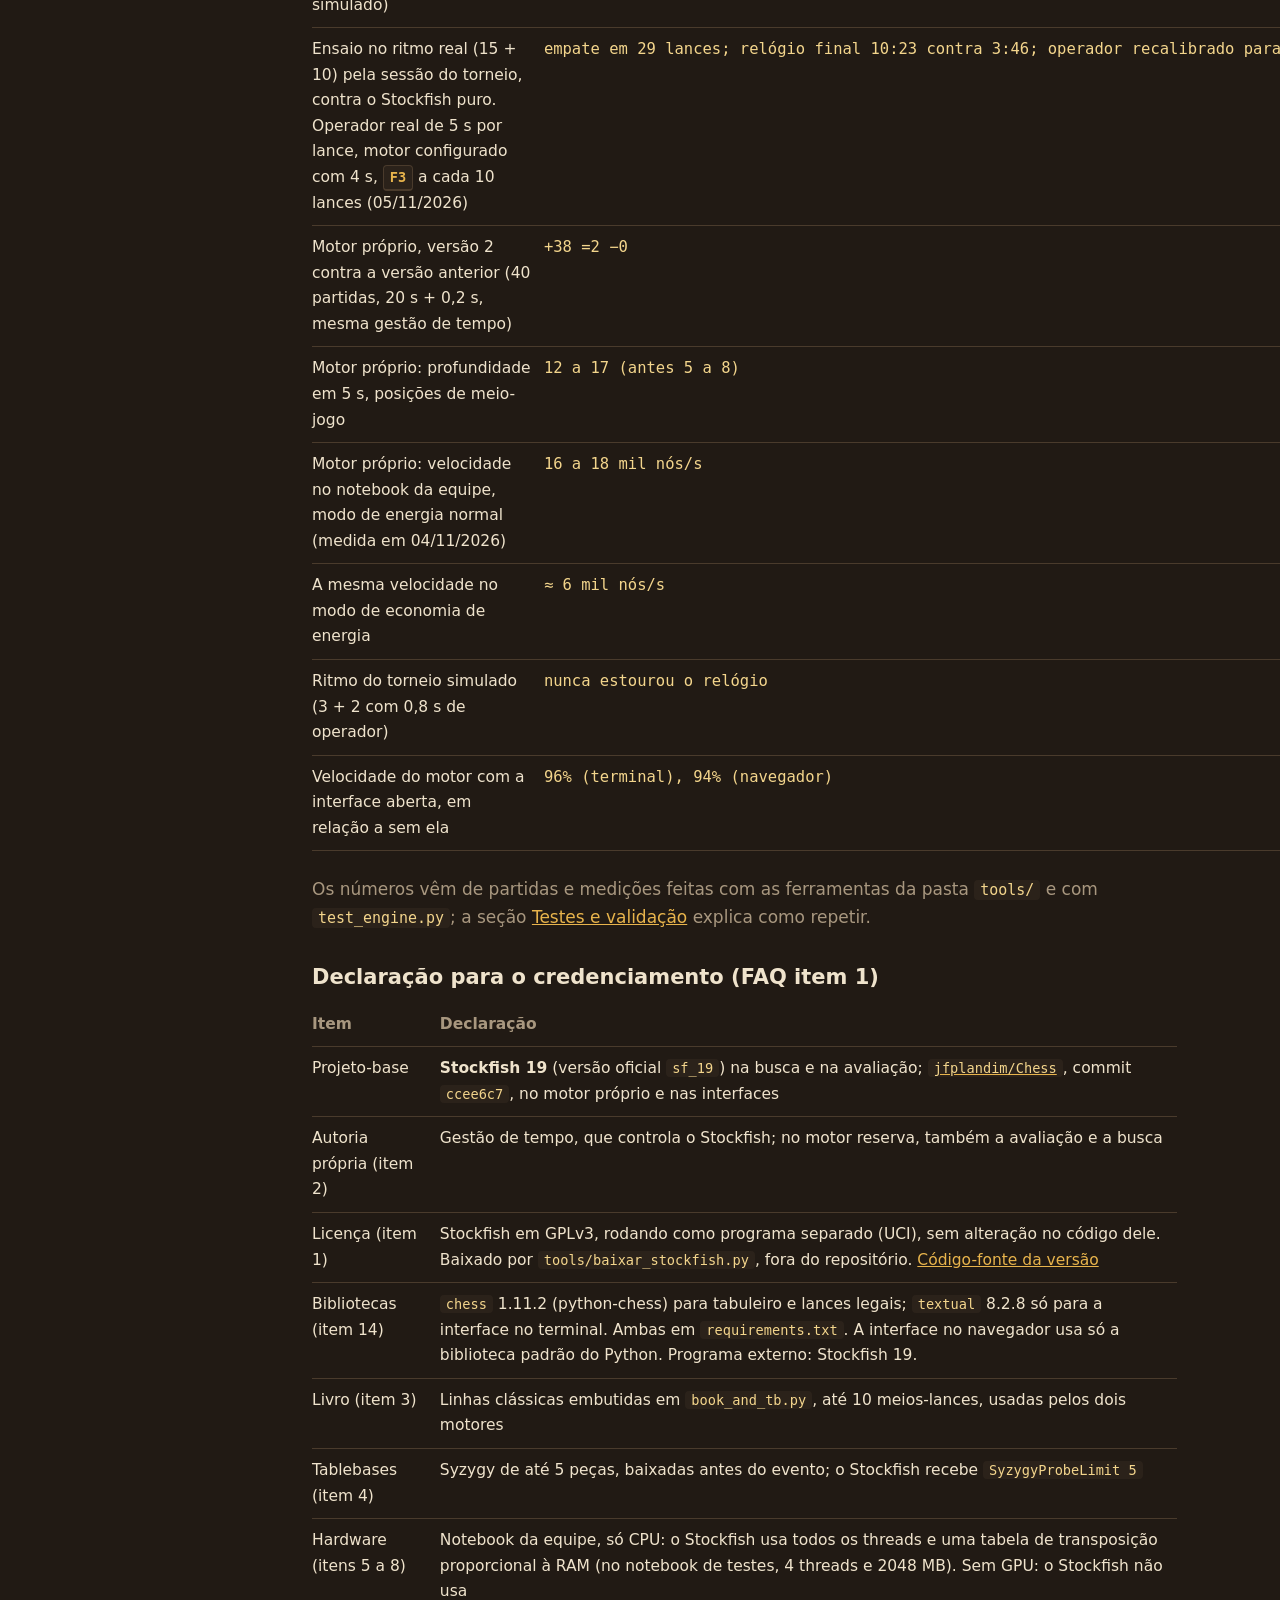
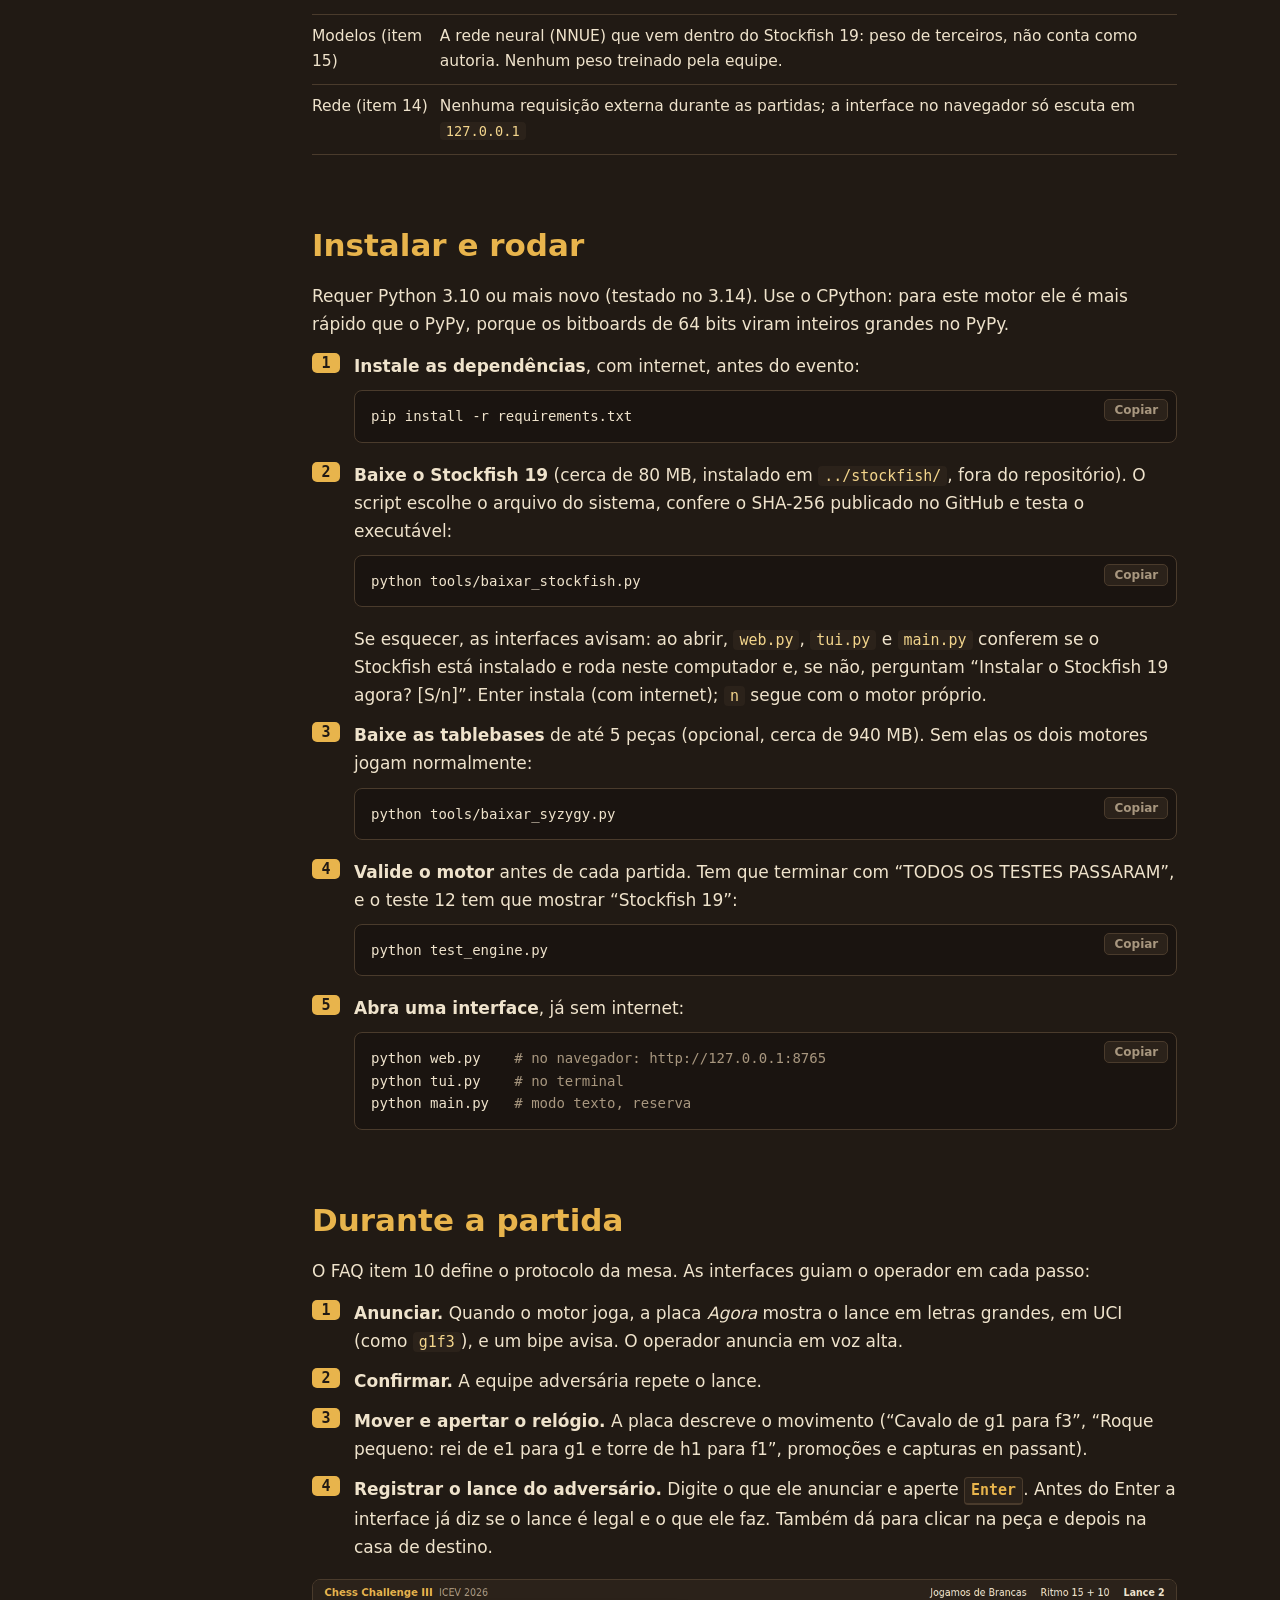
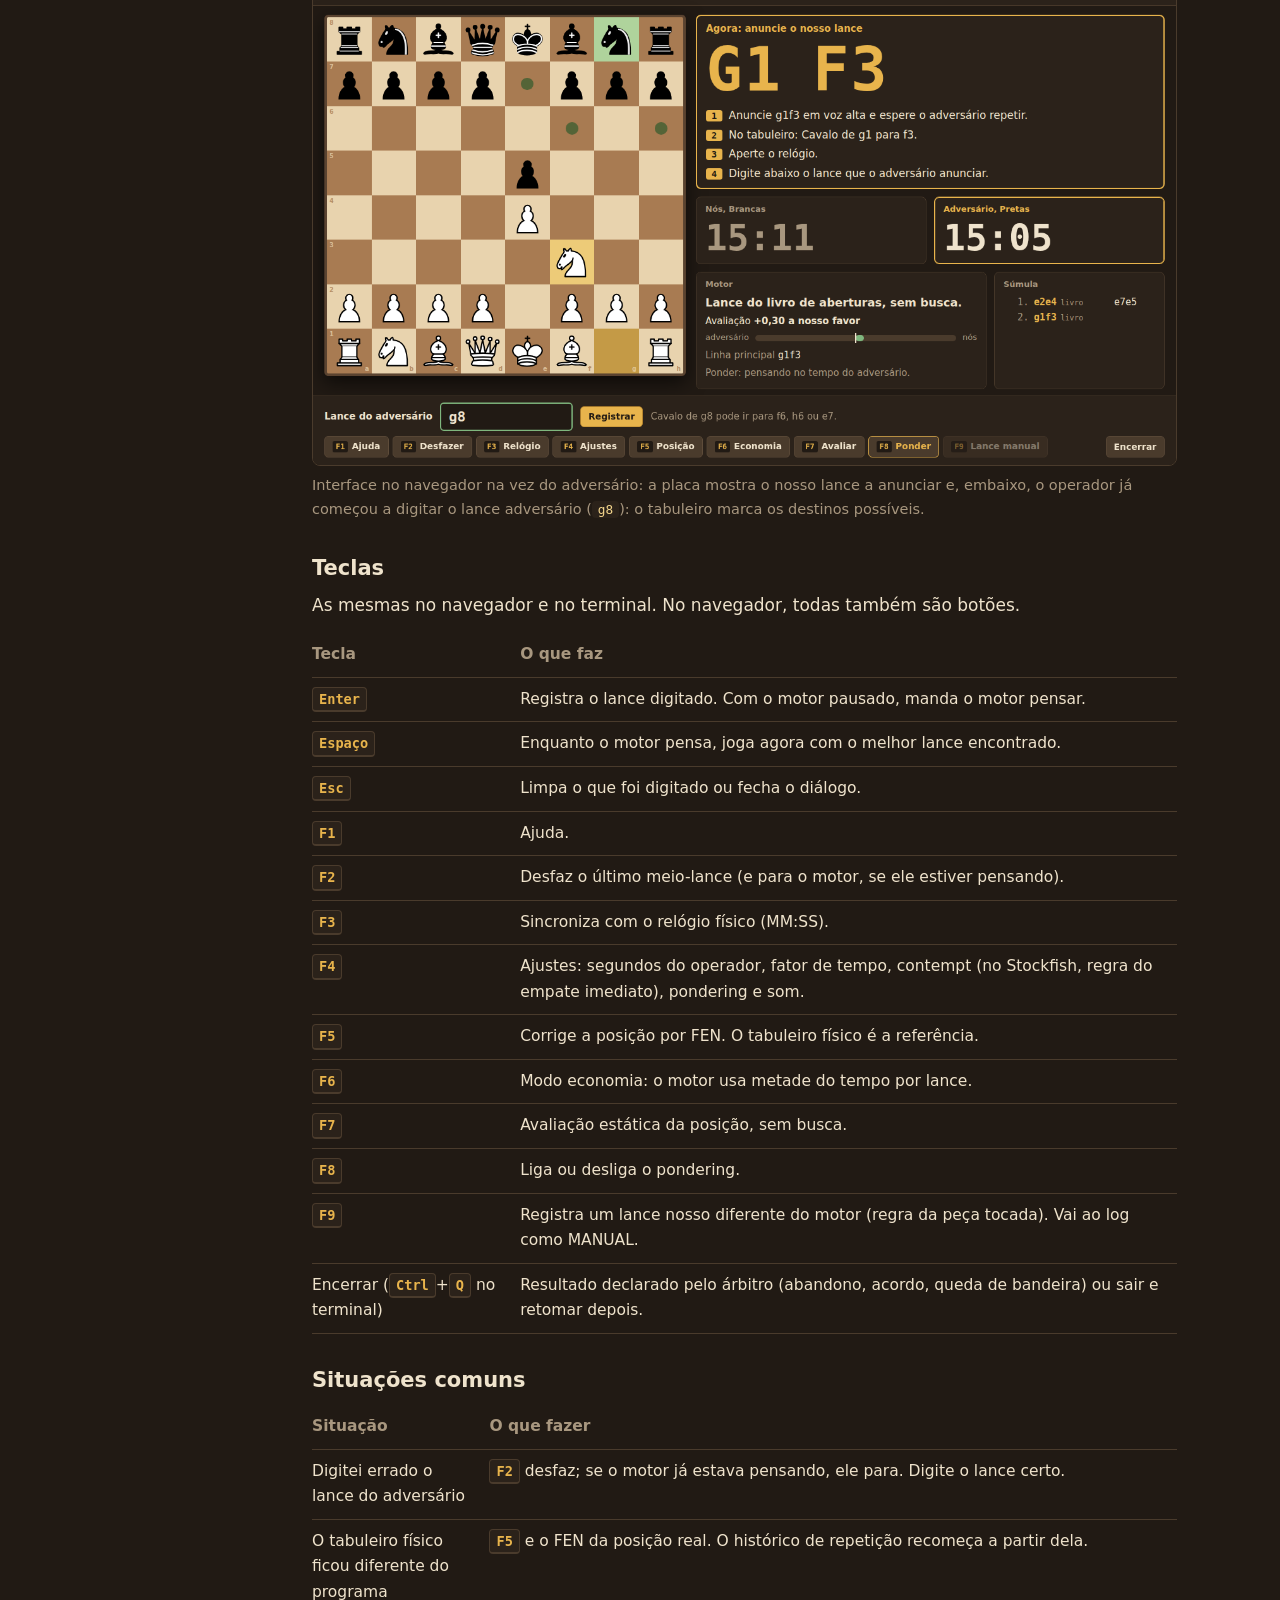
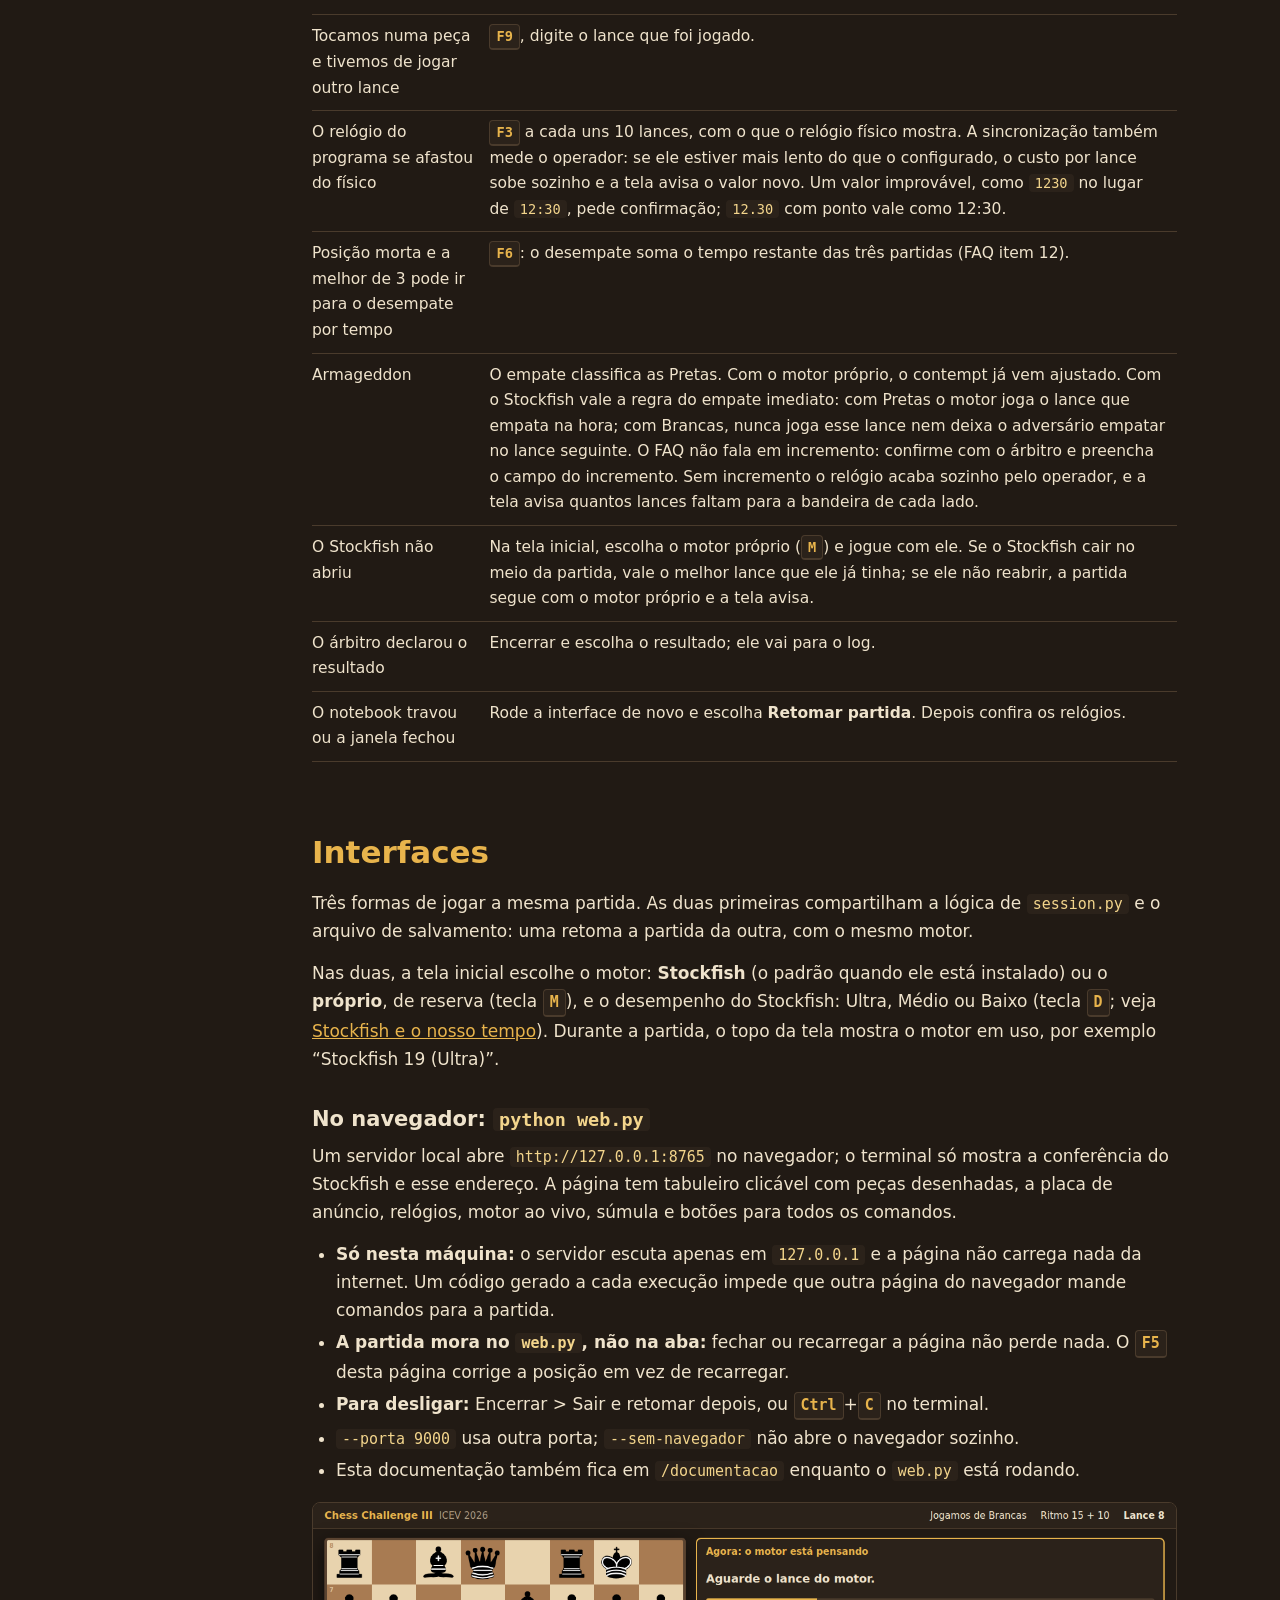
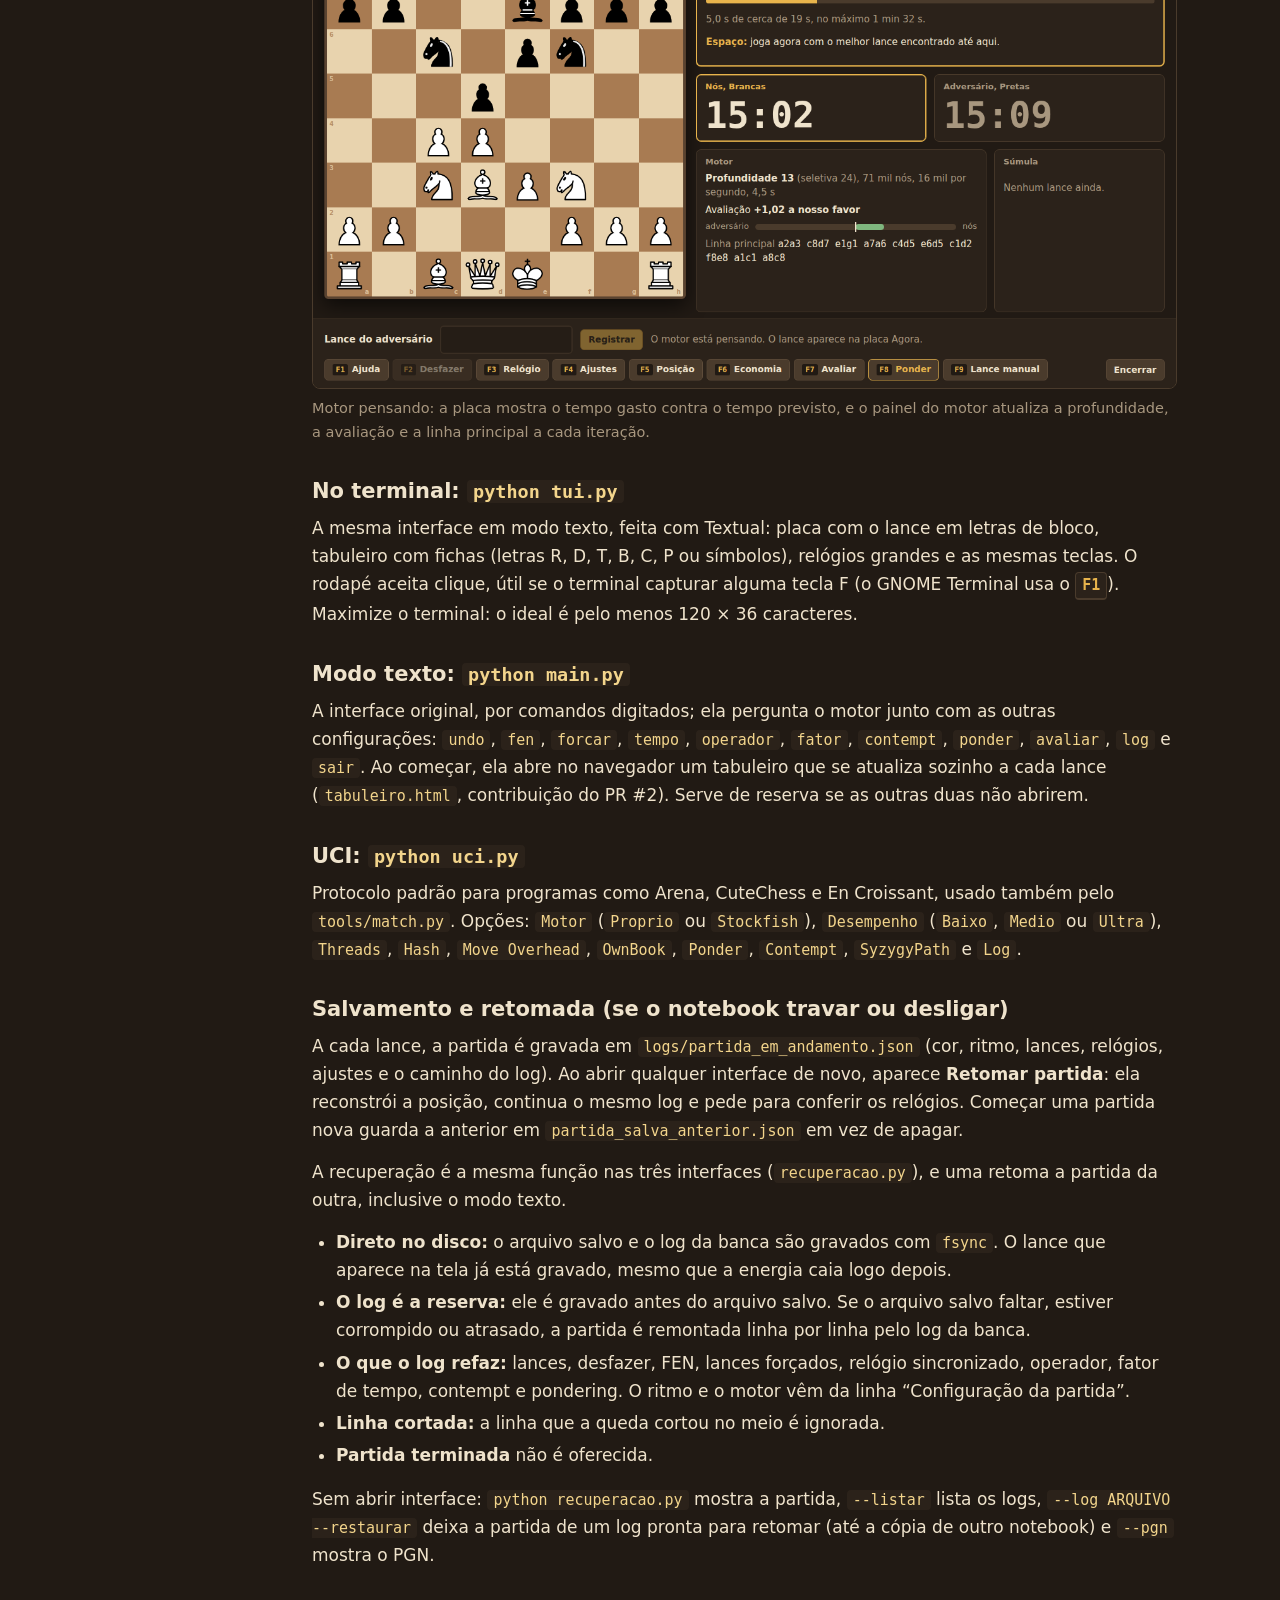
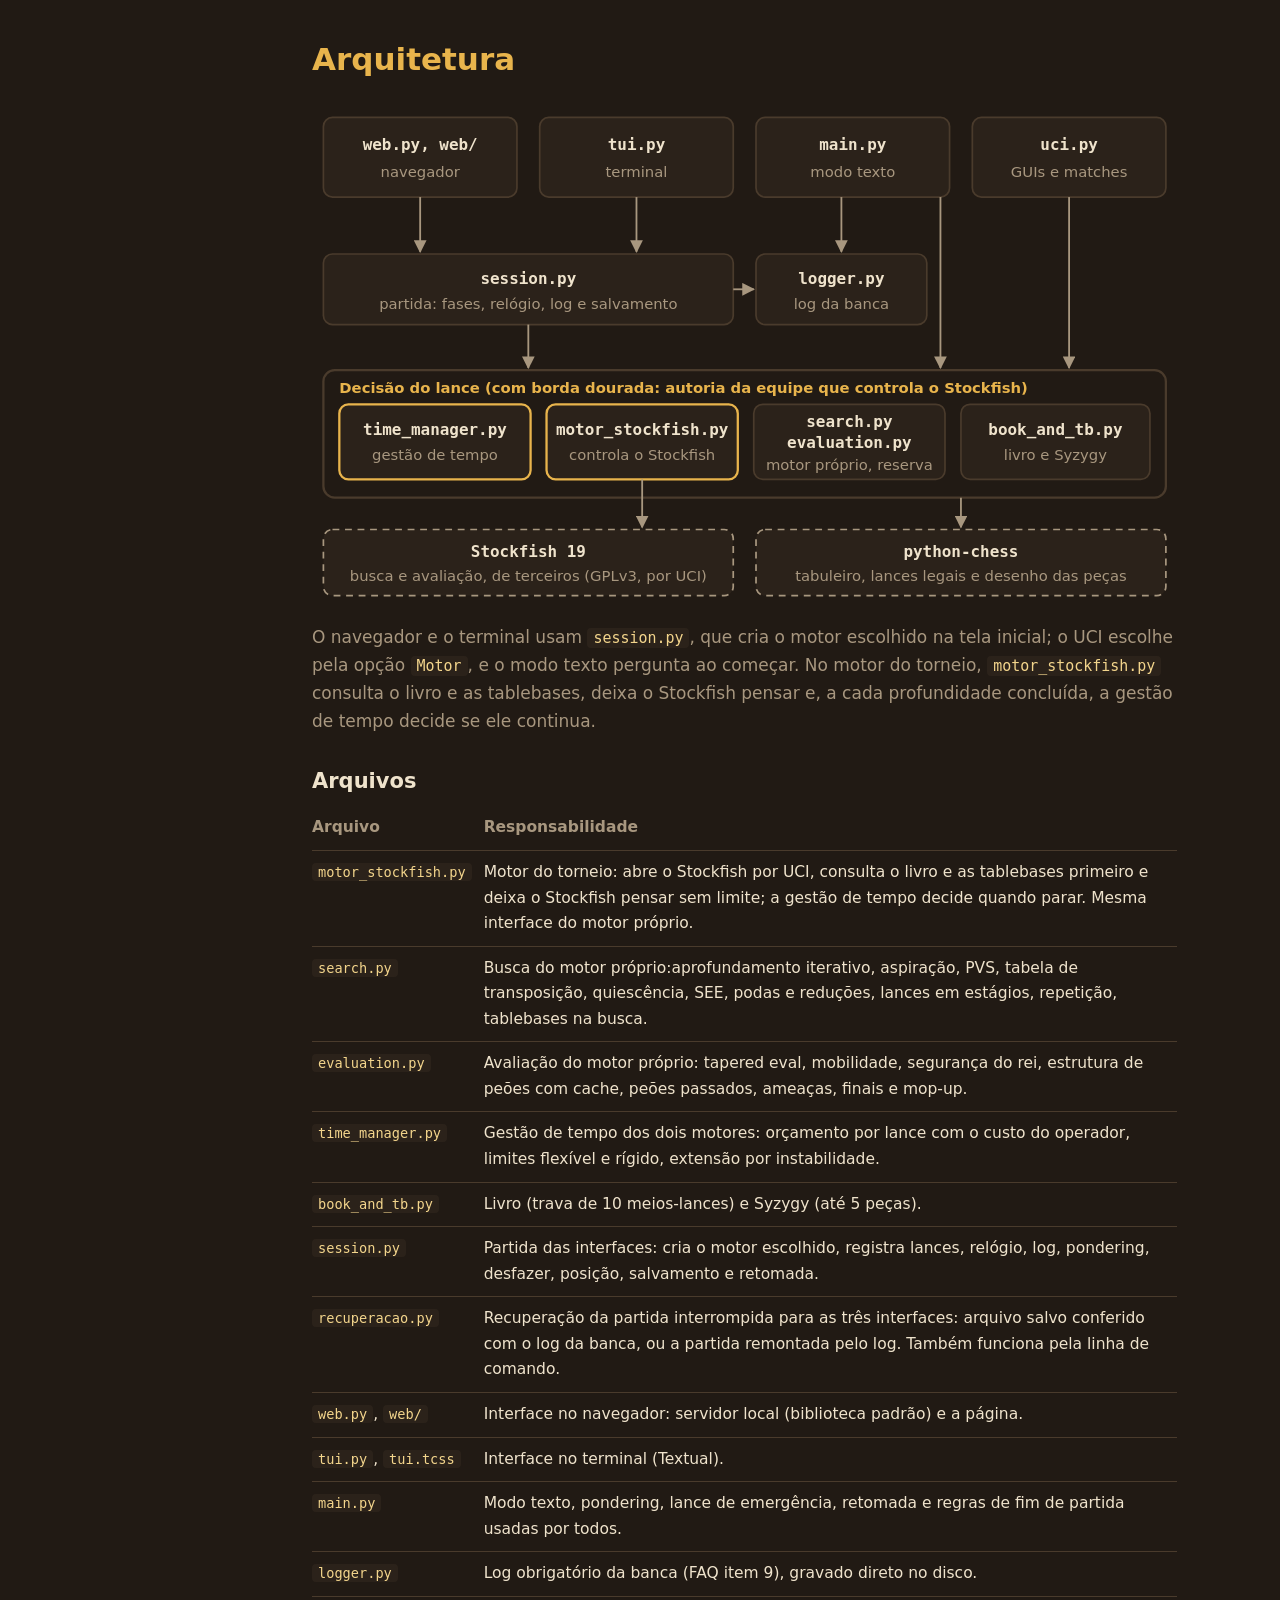
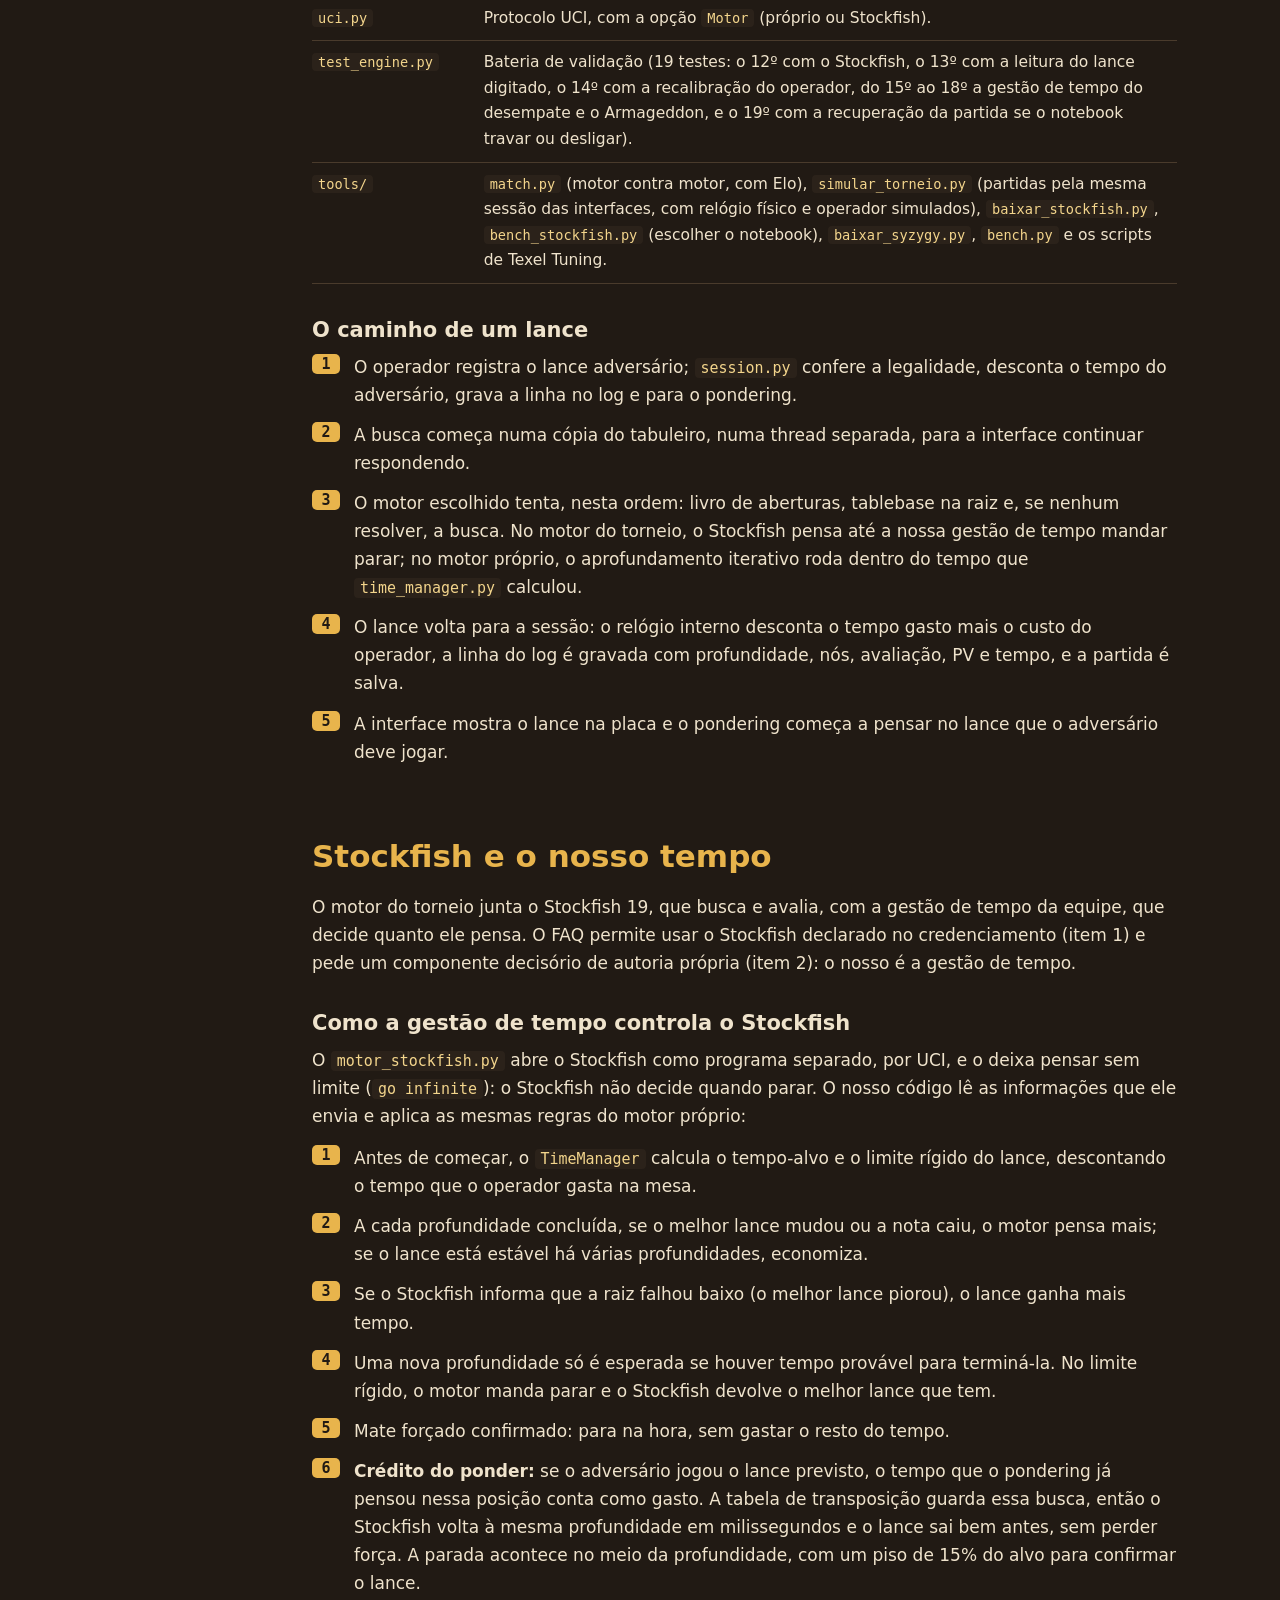
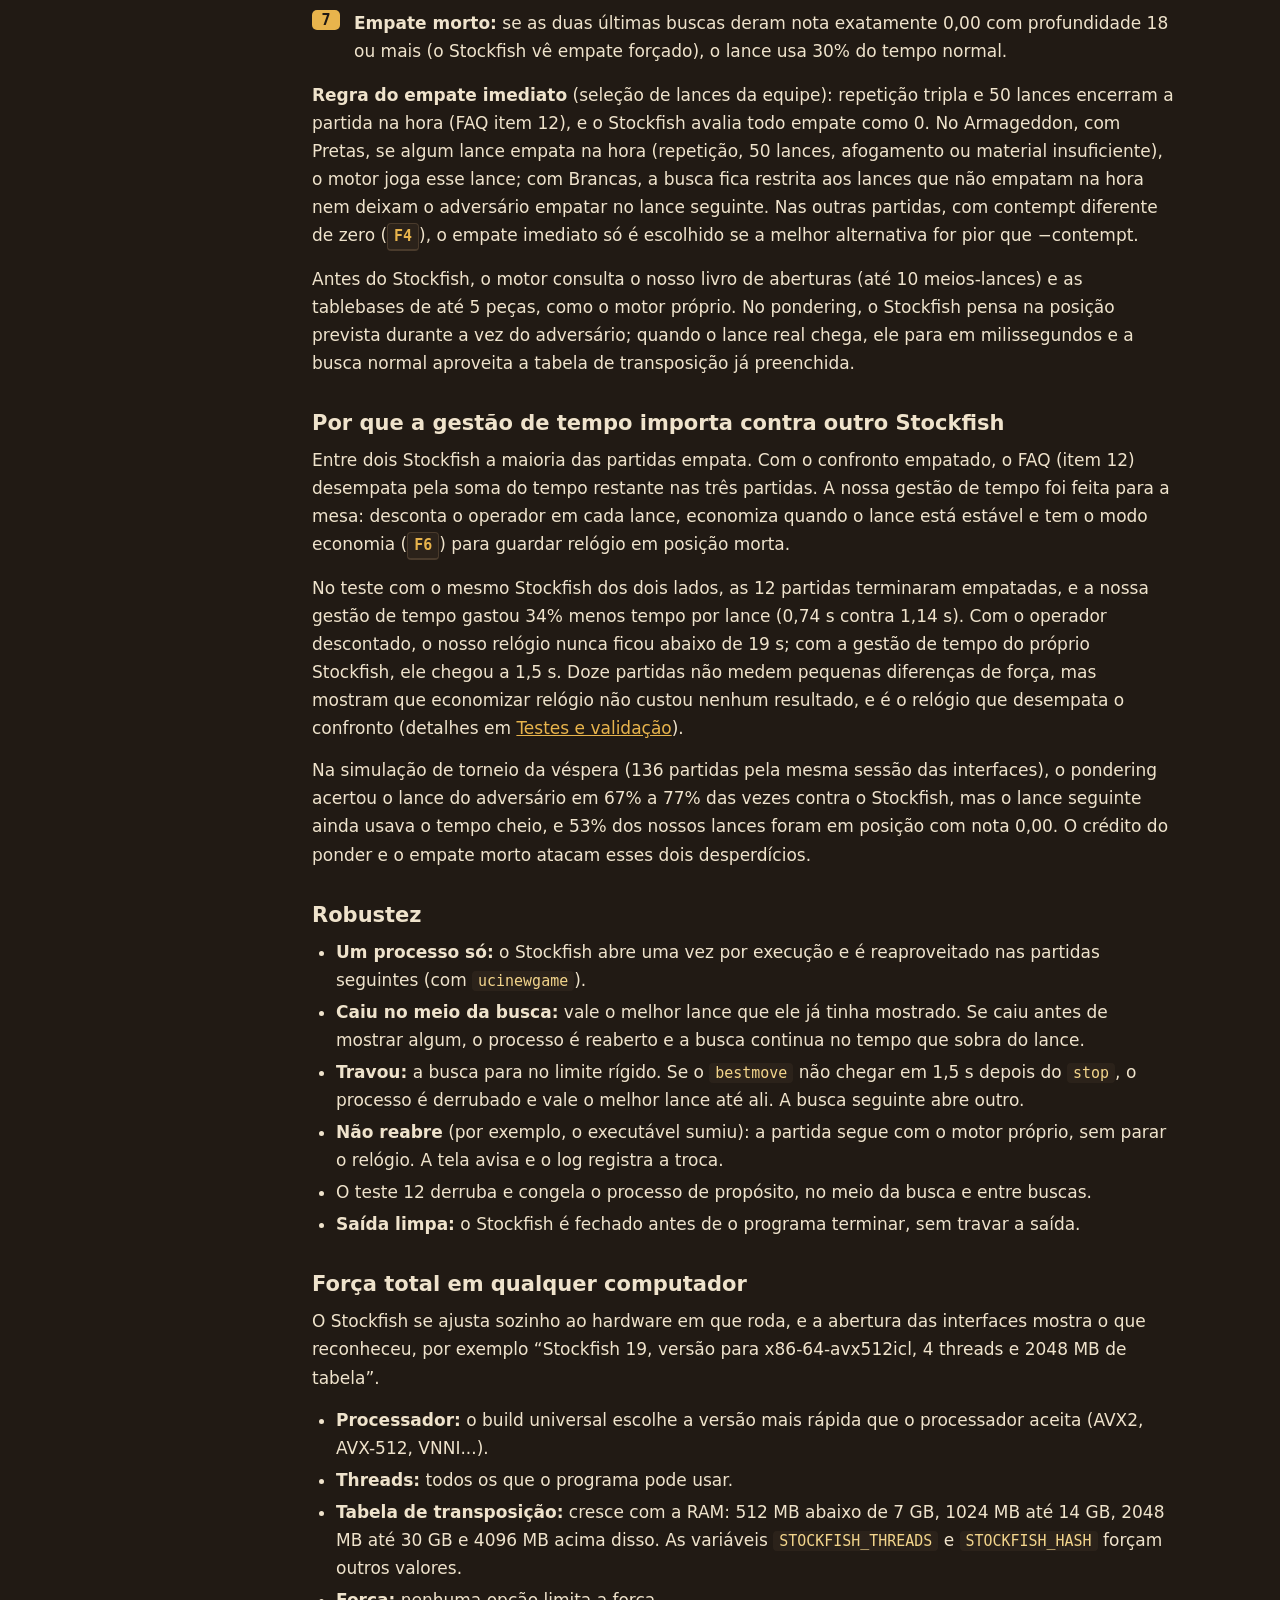
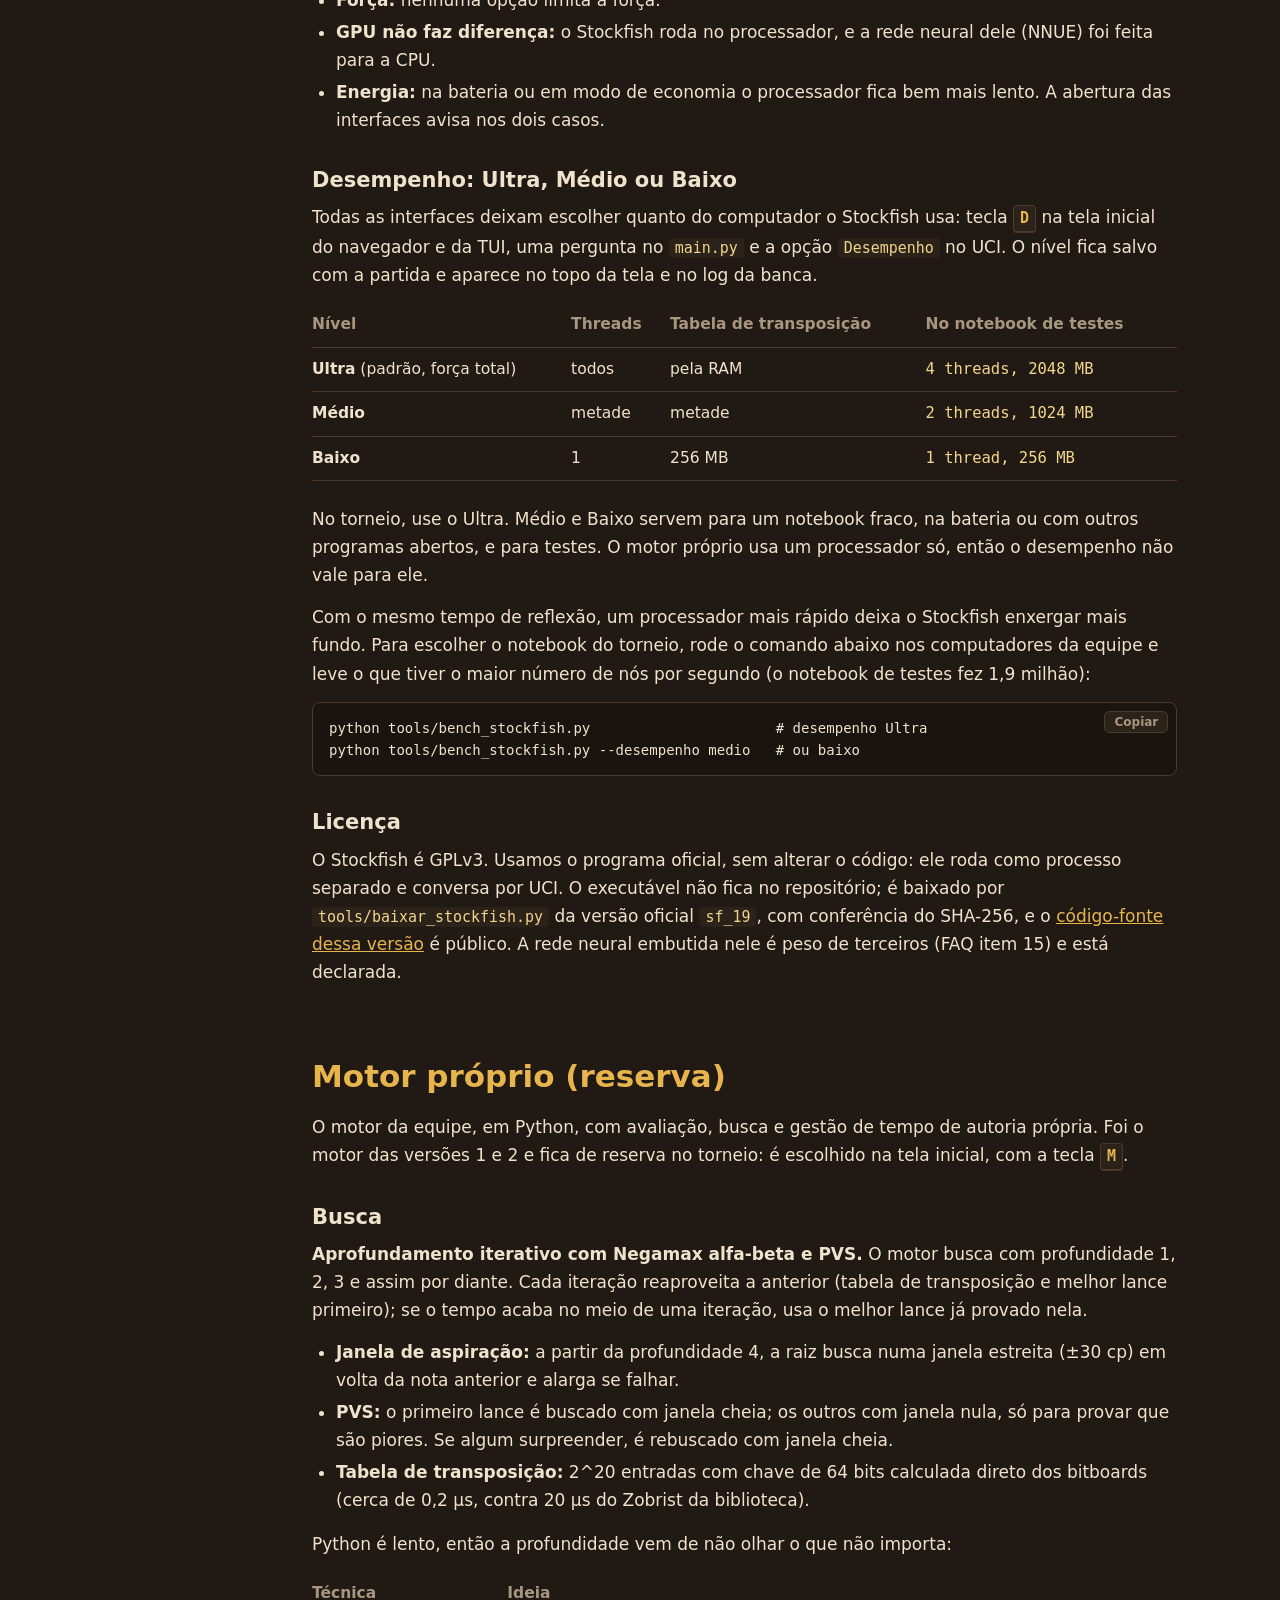
==== commit ea91480a: "Documentação: recuperação da partida README e docs/index.html: - Nova seção sobre o notebook travar " ====
--- a/docs/index.html
+++ b/docs/index.html
@@ -394,11 +394,26 @@
     <code>Threads</code>, <code>Hash</code>, <code>Move Overhead</code>, <code>OwnBook</code>, <code>Ponder</code>,
     <code>Contempt</code>, <code>SyzygyPath</code> e <code>Log</code>.</p>
 
-  <h3>Salvamento e retomada</h3>
+  <h3>Salvamento e retomada (se o notebook travar ou desligar)</h3>
   <p>A cada lance, a partida é gravada em <code>logs/partida_em_andamento.json</code> (cor, ritmo, lances,
-    relógios, ajustes e o caminho do log). Ao abrir a interface de novo, aparece <strong>Retomar partida</strong>:
+    relógios, ajustes e o caminho do log). Ao abrir qualquer interface de novo, aparece <strong>Retomar partida</strong>:
     ela reconstrói a posição, continua o mesmo log e pede para conferir os relógios. Começar uma partida
     nova guarda a anterior em <code>partida_salva_anterior.json</code> em vez de apagar.</p>
+  <p>A recuperação é a mesma função nas três interfaces (<code>recuperacao.py</code>), e uma retoma a partida
+    da outra, inclusive o modo texto.</p>
+  <ul>
+    <li><strong>Direto no disco:</strong> o arquivo salvo e o log da banca são gravados com <code>fsync</code>. O lance
+      que aparece na tela já está gravado, mesmo que a energia caia logo depois.</li>
+    <li><strong>O log é a reserva:</strong> ele é gravado antes do arquivo salvo. Se o arquivo salvo faltar, estiver
+      corrompido ou atrasado, a partida é remontada linha por linha pelo log da banca.</li>
+    <li><strong>O que o log refaz:</strong> lances, desfazer, FEN, lances forçados, relógio sincronizado, operador,
+      fator de tempo, contempt e pondering. O ritmo e o motor vêm da linha “Configuração da partida”.</li>
+    <li><strong>Linha cortada:</strong> a linha que a queda cortou no meio é ignorada.</li>
+    <li><strong>Partida terminada</strong> não é oferecida.</li>
+  </ul>
+  <p>Sem abrir interface: <code>python recuperacao.py</code> mostra a partida, <code>--listar</code> lista os logs,
+    <code>--log ARQUIVO --restaurar</code> deixa a partida de um log pronta para retomar (até a cópia de outro
+    notebook) e <code>--pgn</code> mostra o PGN.</p>
 </section>
 
 <!-- ================================================================ -->
@@ -479,12 +494,13 @@
     <tr><td><code>time_manager.py</code></td><td>Gestão de tempo dos dois motores: orçamento por lance com o custo do operador, limites flexível e rígido, extensão por instabilidade.</td></tr>
     <tr><td><code>book_and_tb.py</code></td><td>Livro (trava de 10 meios-lances) e Syzygy (até 5 peças).</td></tr>
     <tr><td><code>session.py</code></td><td>Partida das interfaces: cria o motor escolhido, registra lances, relógio, log, pondering, desfazer, posição, salvamento e retomada.</td></tr>
+    <tr><td><code>recuperacao.py</code></td><td>Recuperação da partida interrompida para as três interfaces: arquivo salvo conferido com o log da banca, ou a partida remontada pelo log. Também funciona pela linha de comando.</td></tr>
     <tr><td><code>web.py</code>, <code>web/</code></td><td>Interface no navegador: servidor local (biblioteca padrão) e a página.</td></tr>
     <tr><td><code>tui.py</code>, <code>tui.tcss</code></td><td>Interface no terminal (Textual).</td></tr>
-    <tr><td><code>main.py</code></td><td>Modo texto, pondering, lance de emergência e regras de fim de partida usadas por todos.</td></tr>
-    <tr><td><code>logger.py</code></td><td>Log obrigatório da banca (FAQ item 9).</td></tr>
+    <tr><td><code>main.py</code></td><td>Modo texto, pondering, lance de emergência, retomada e regras de fim de partida usadas por todos.</td></tr>
+    <tr><td><code>logger.py</code></td><td>Log obrigatório da banca (FAQ item 9), gravado direto no disco.</td></tr>
     <tr><td><code>uci.py</code></td><td>Protocolo UCI, com a opção <code>Motor</code> (próprio ou Stockfish).</td></tr>
-    <tr><td><code>test_engine.py</code></td><td>Bateria de validação (14 testes: o 12º com o Stockfish, o 13º com a leitura do lance digitado e o 14º com a recalibração do operador).</td></tr>
+    <tr><td><code>test_engine.py</code></td><td>Bateria de validação (19 testes: o 12º com o Stockfish, o 13º com a leitura do lance digitado, o 14º com a recalibração do operador, do 15º ao 18º a gestão de tempo do desempate e o Armageddon, e o 19º com a recuperação da partida se o notebook travar ou desligar).</td></tr>
     <tr><td><code>tools/</code></td><td><code>match.py</code> (motor contra motor, com Elo), <code>simular_torneio.py</code> (partidas pela mesma sessão das interfaces, com relógio físico e operador simulados), <code>baixar_stockfish.py</code>, <code>bench_stockfish.py</code> (escolher o notebook), <code>baixar_syzygy.py</code>, <code>bench.py</code> e os scripts de Texel Tuning.</td></tr>
   </table>
 
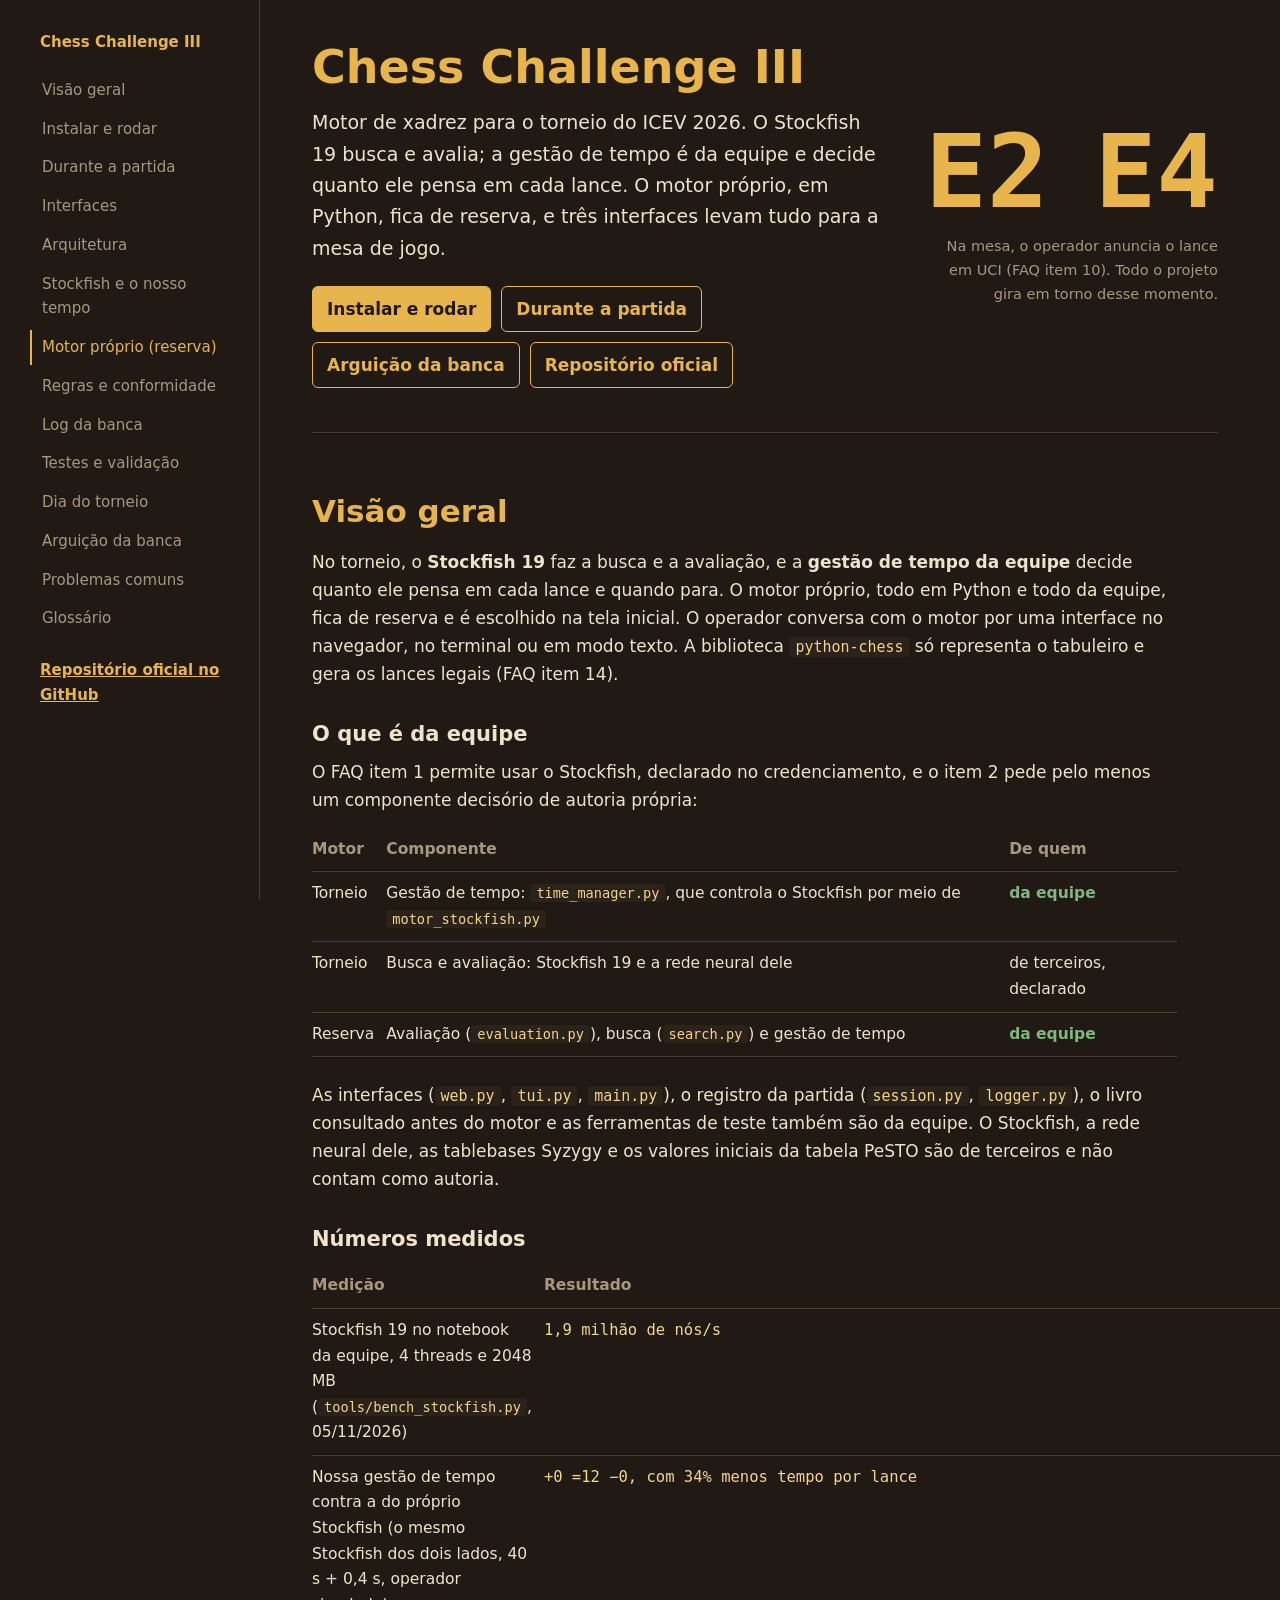
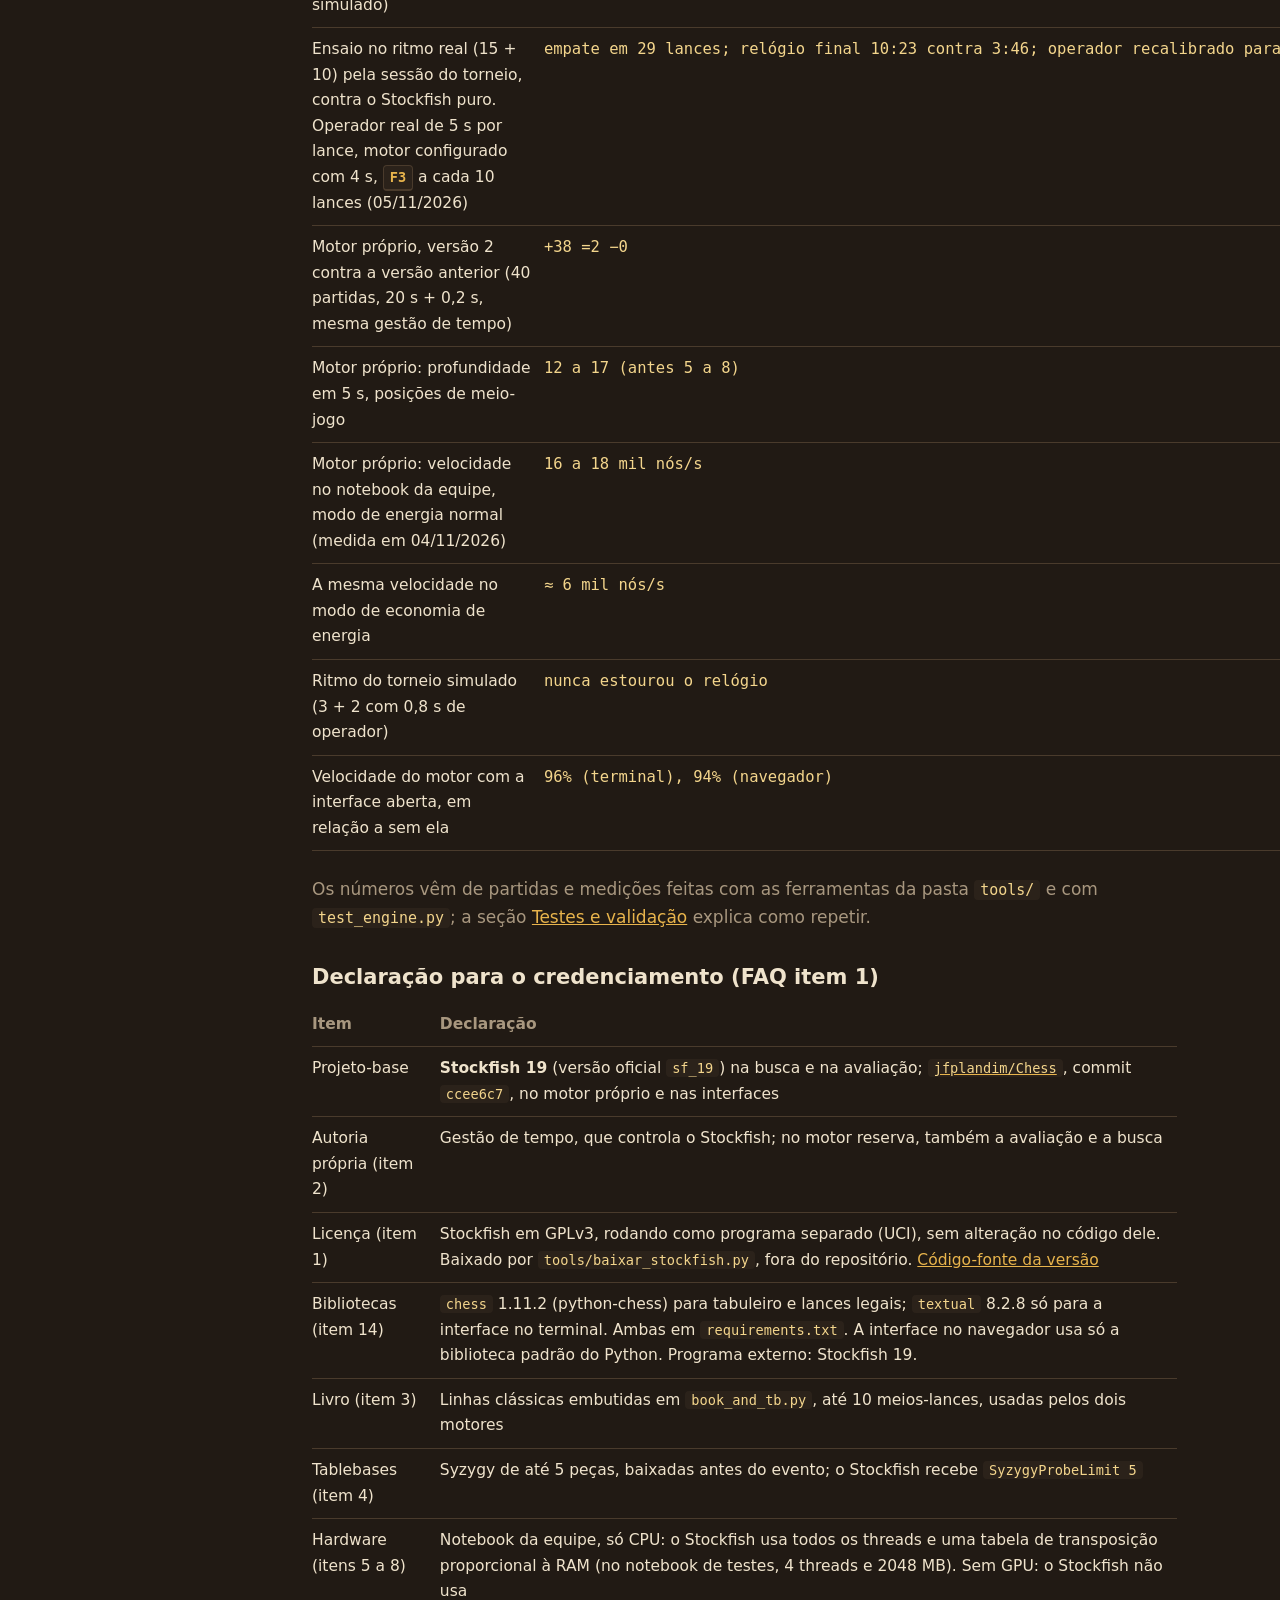
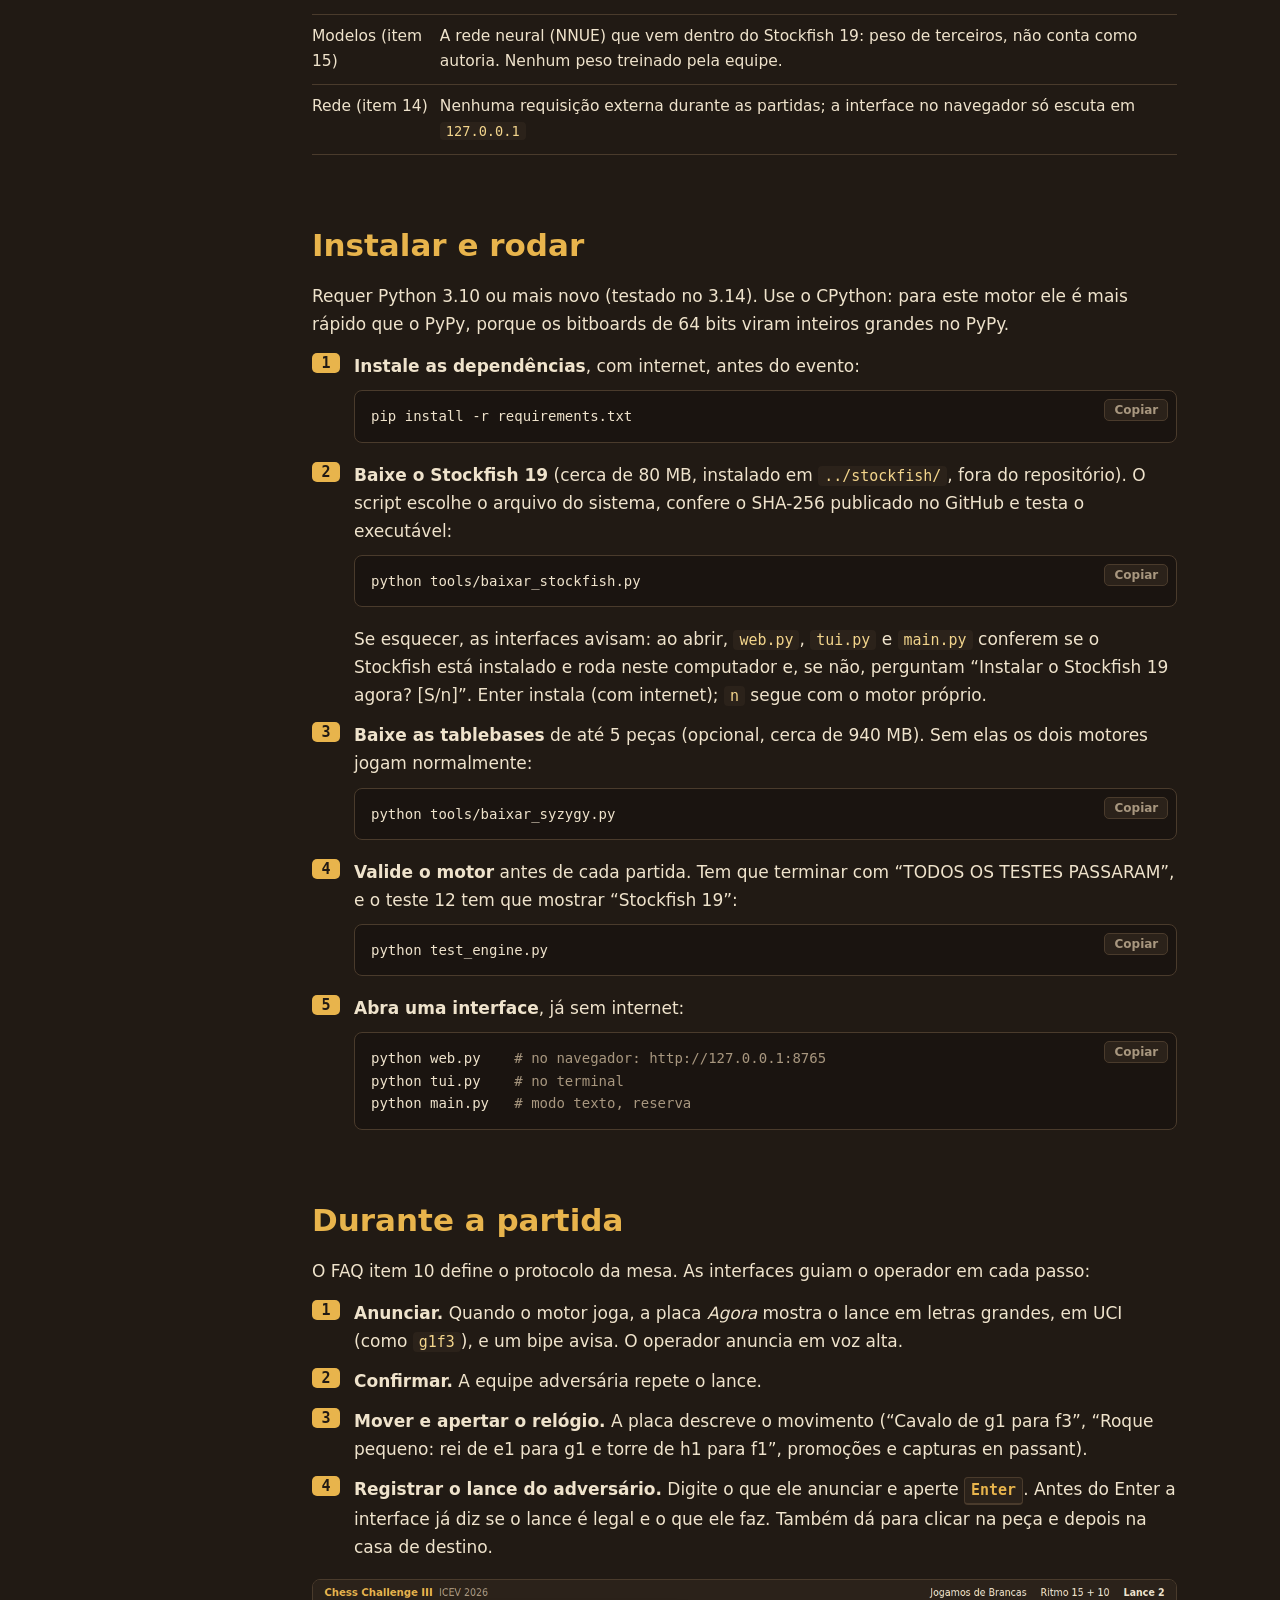
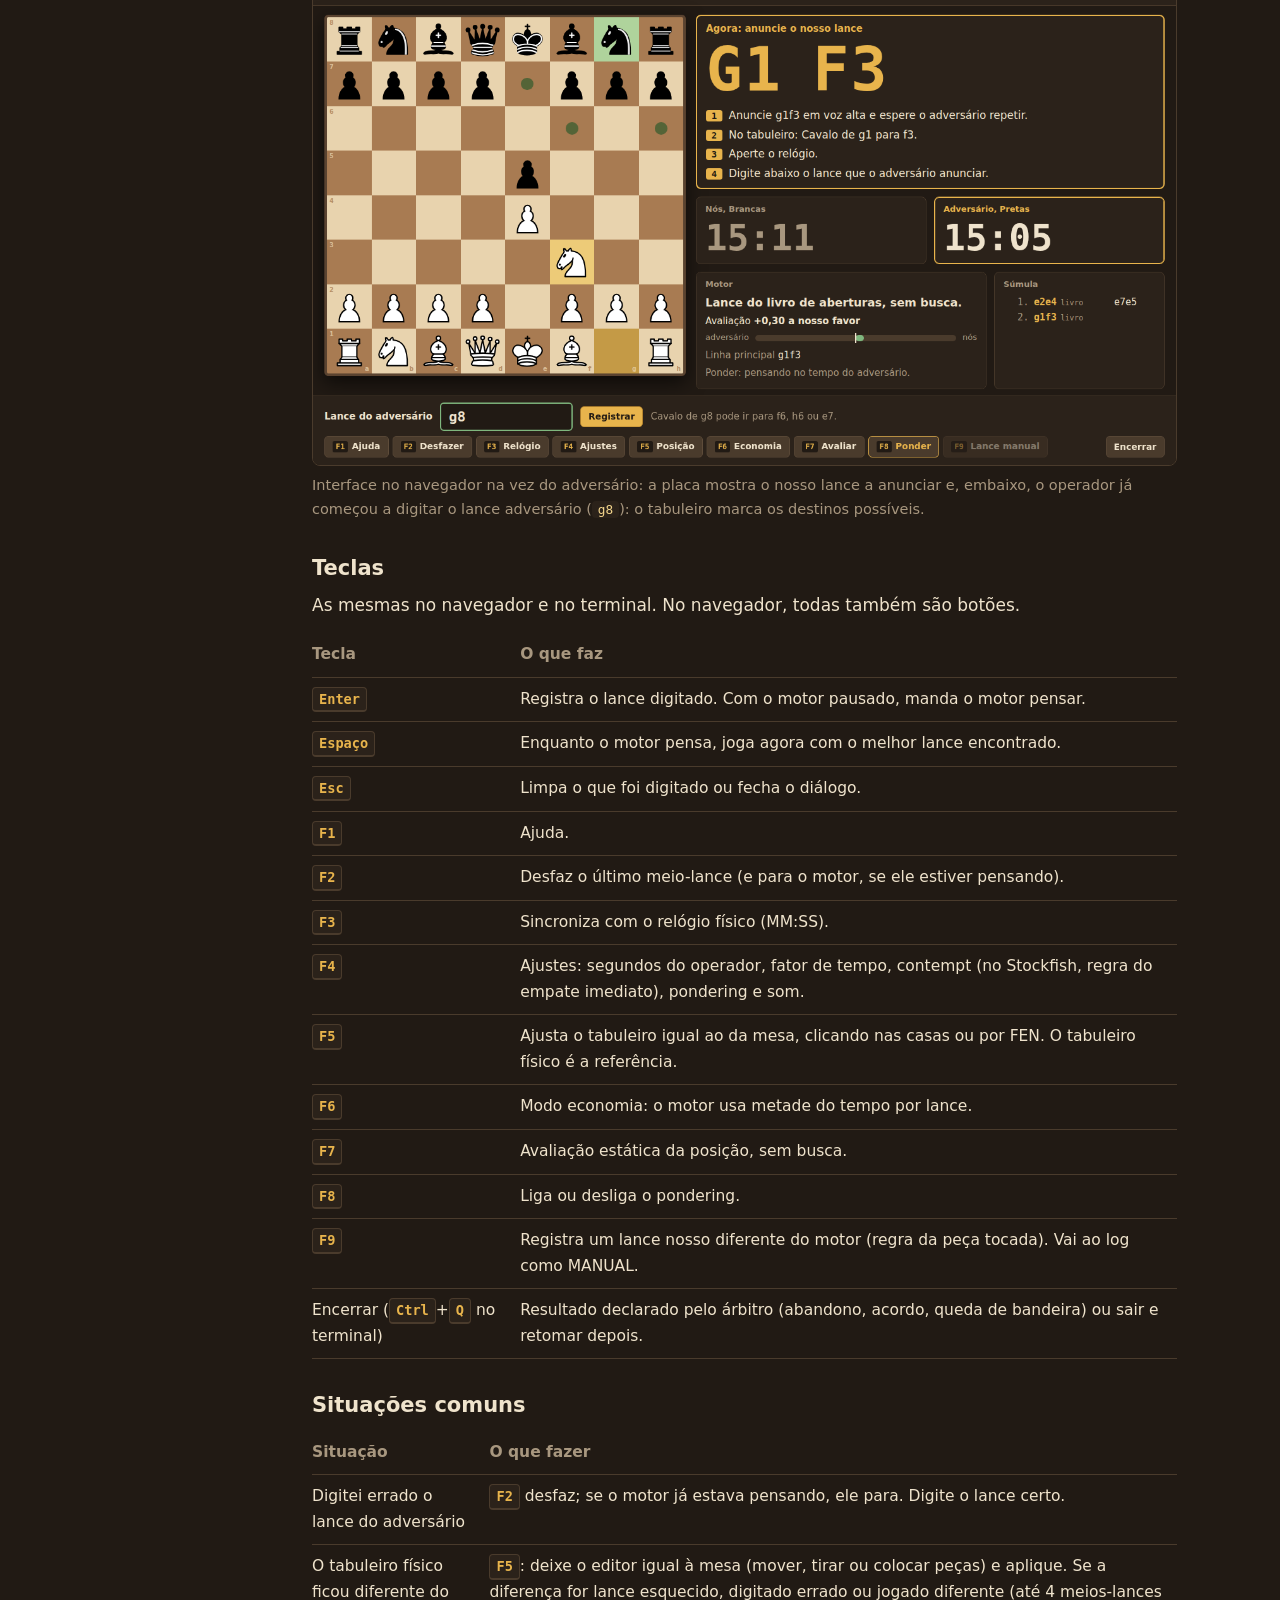
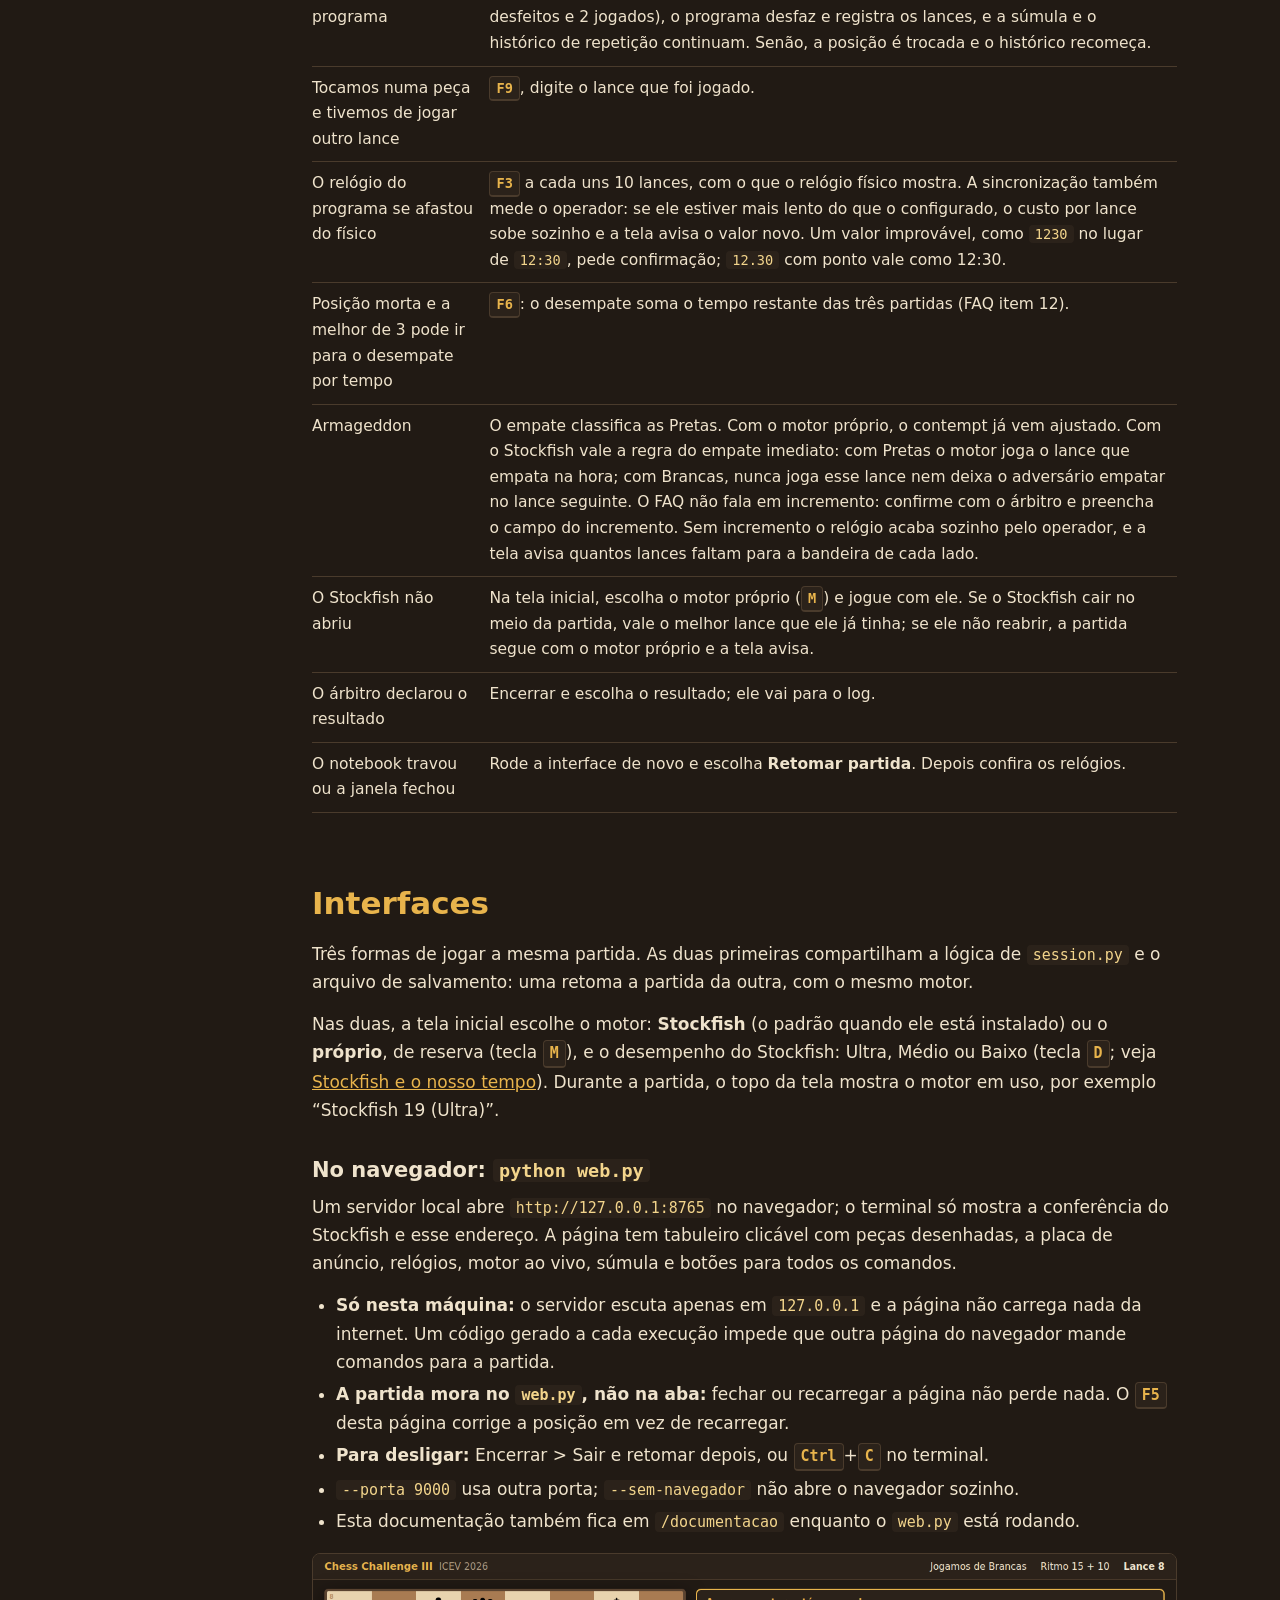
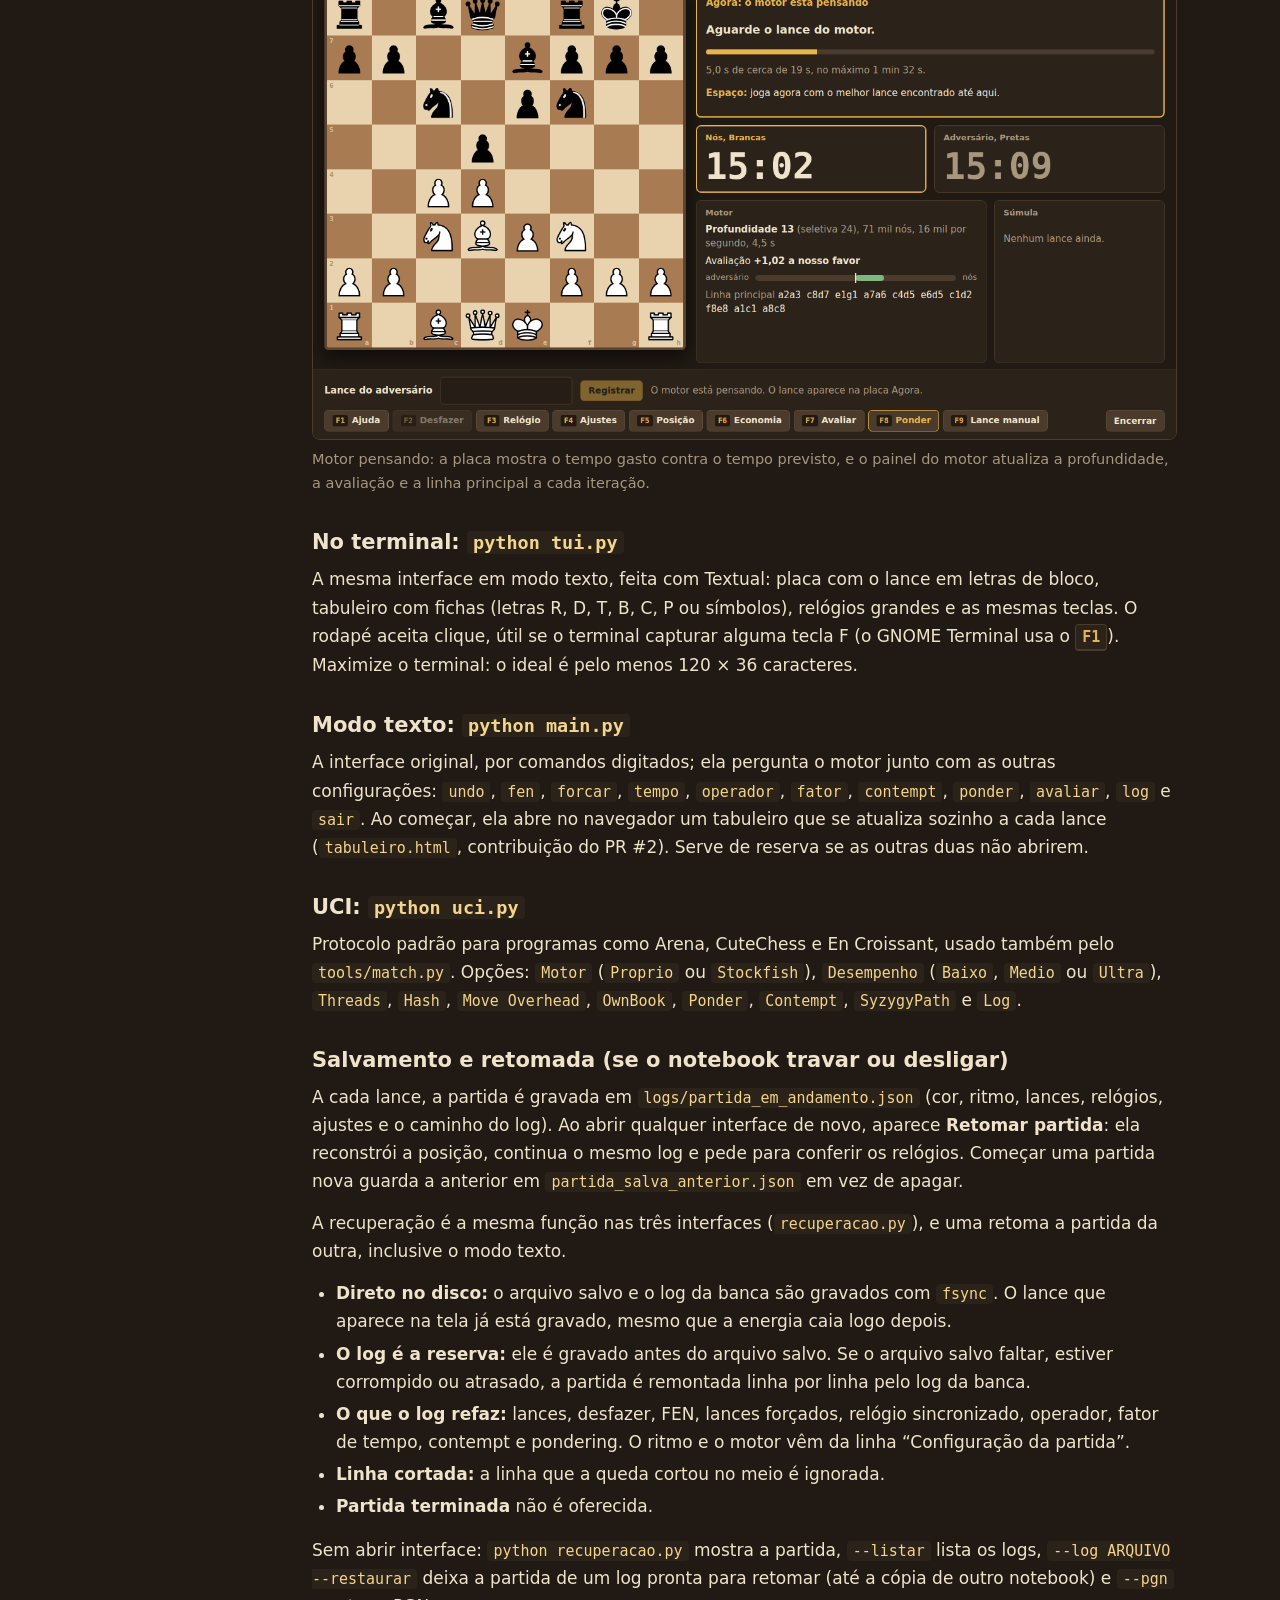
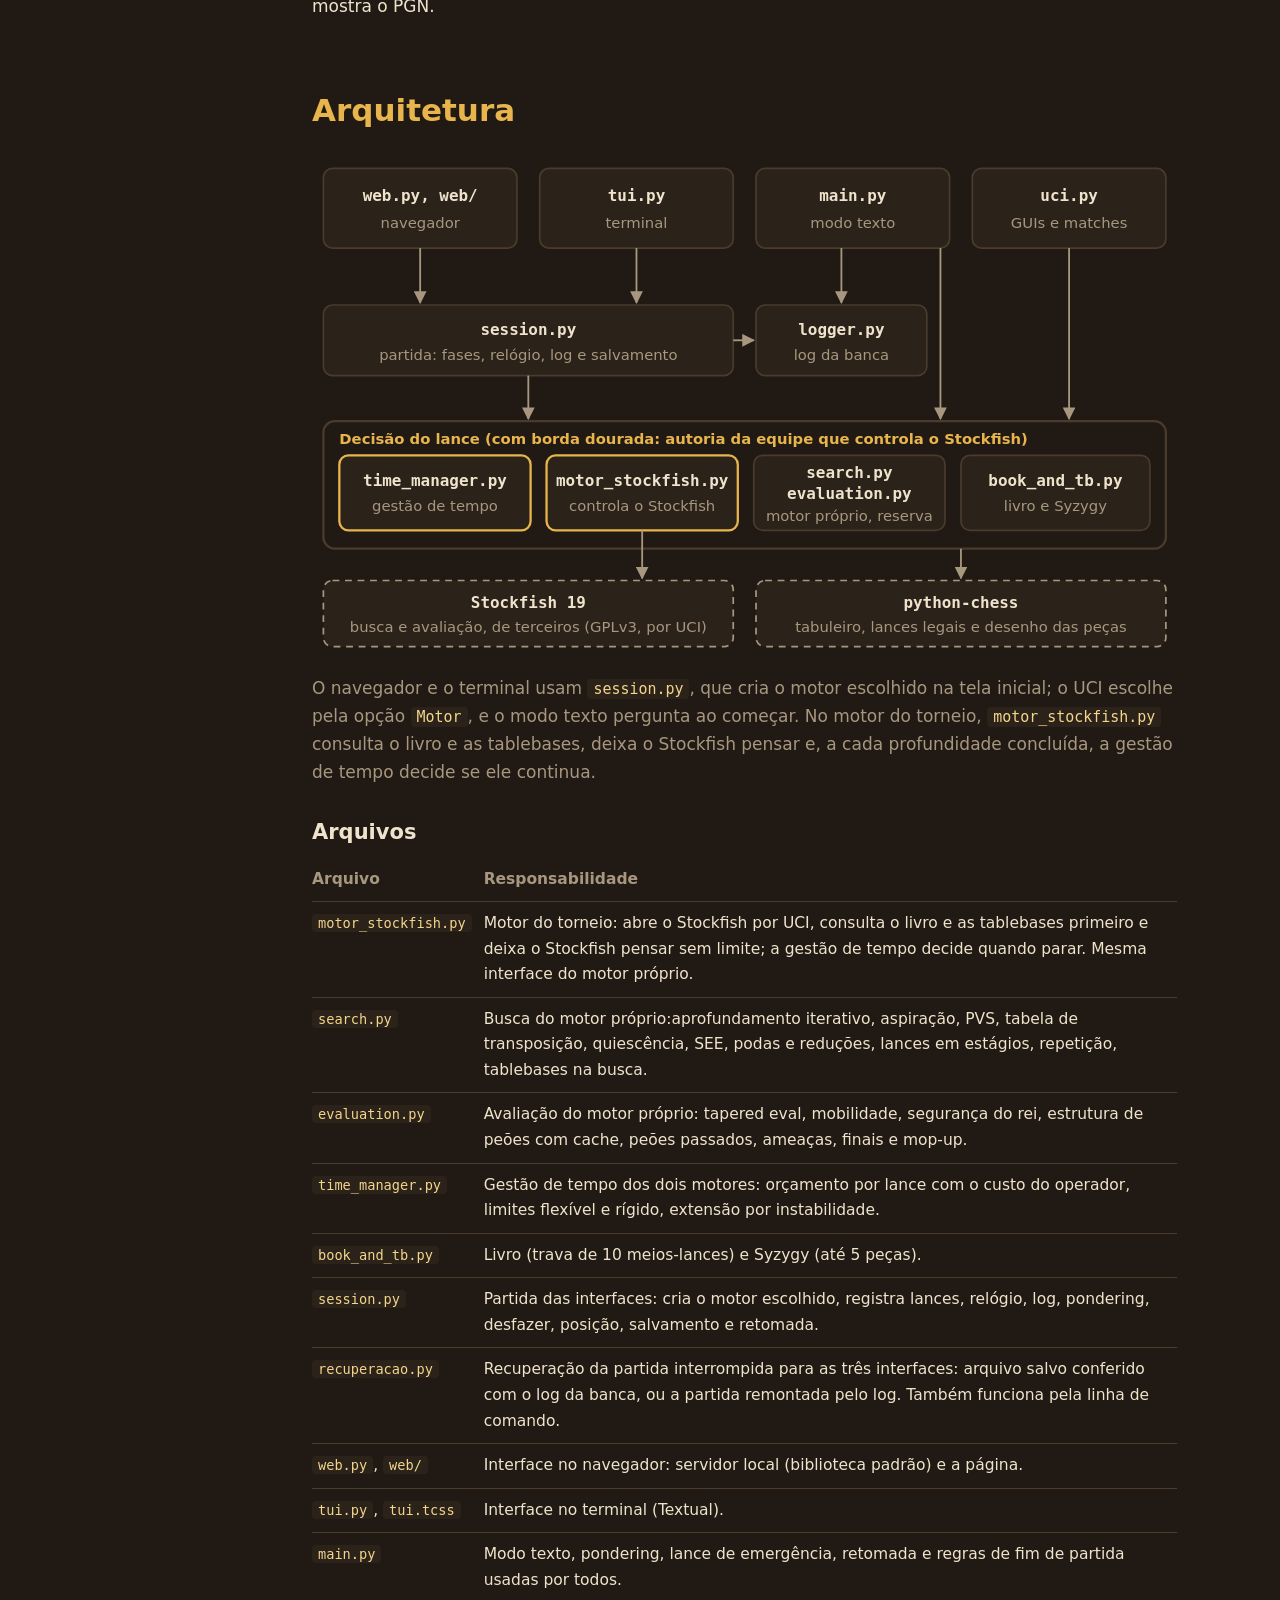
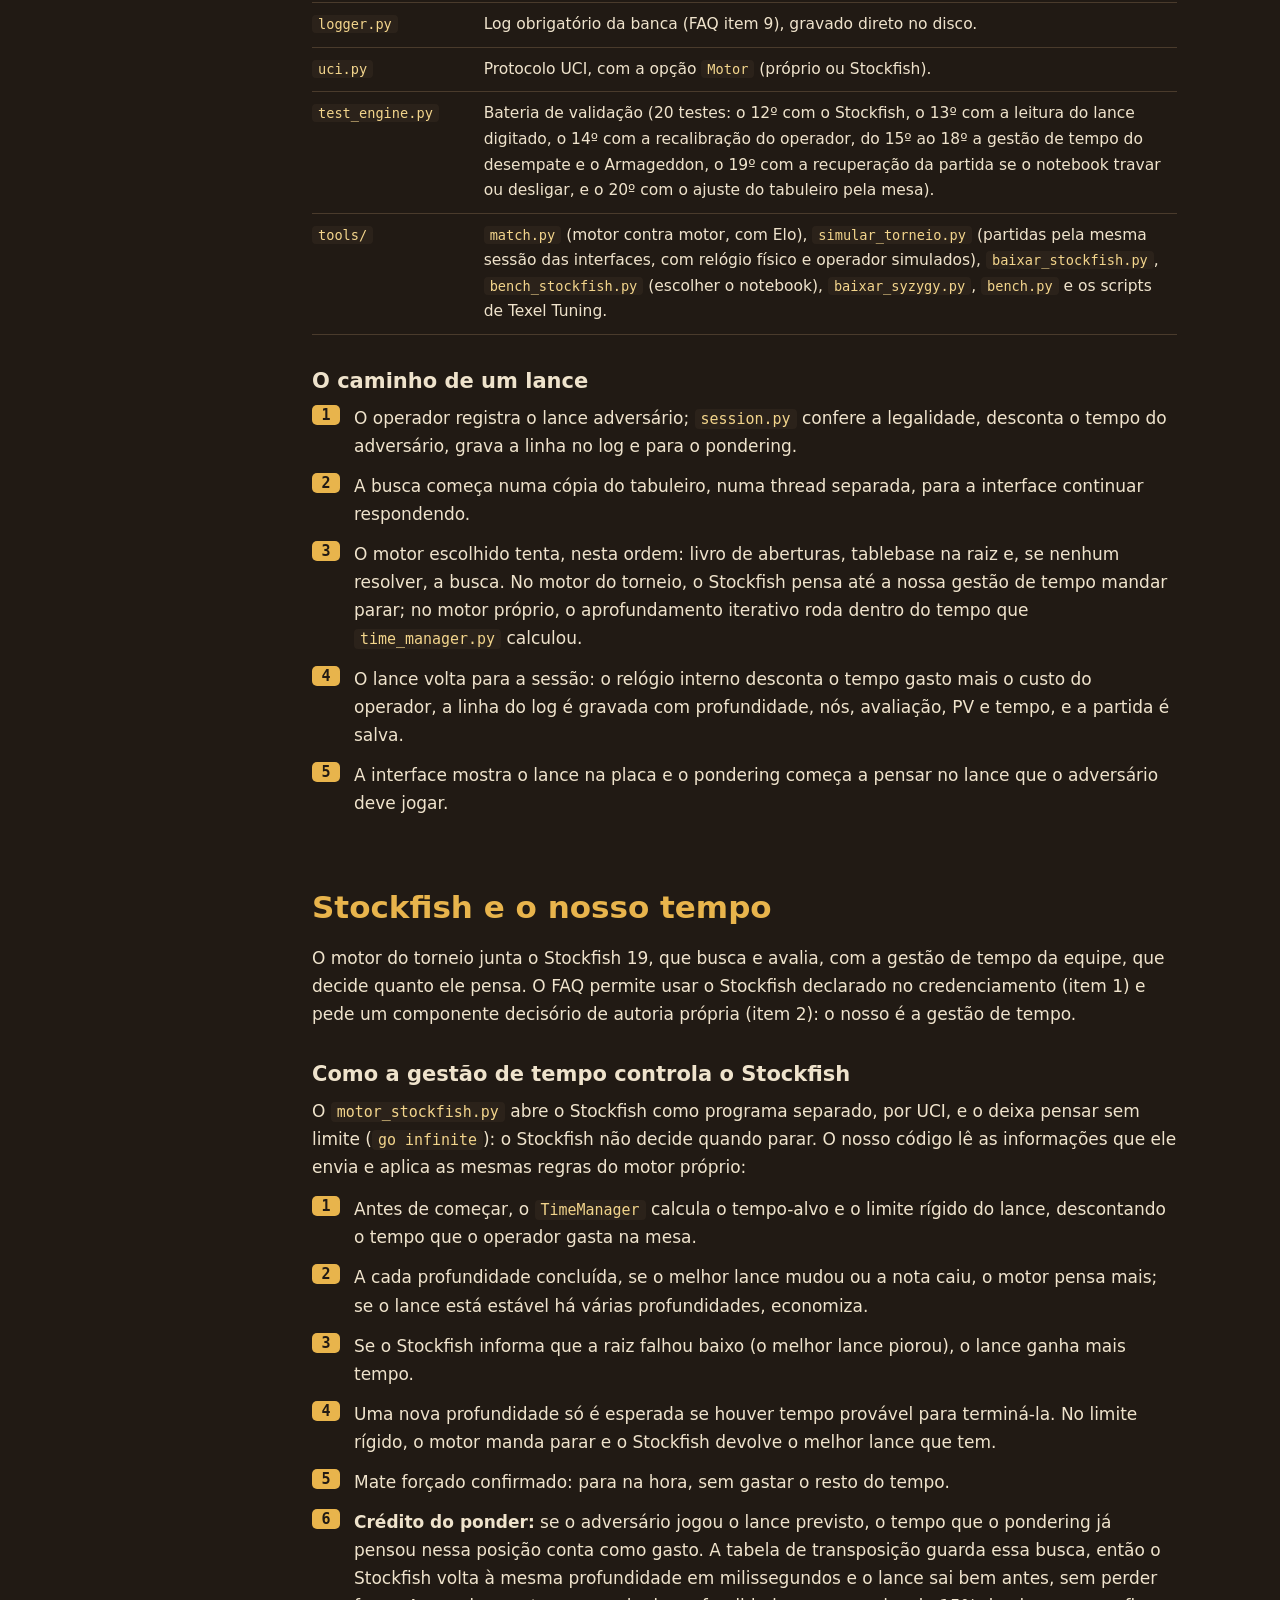
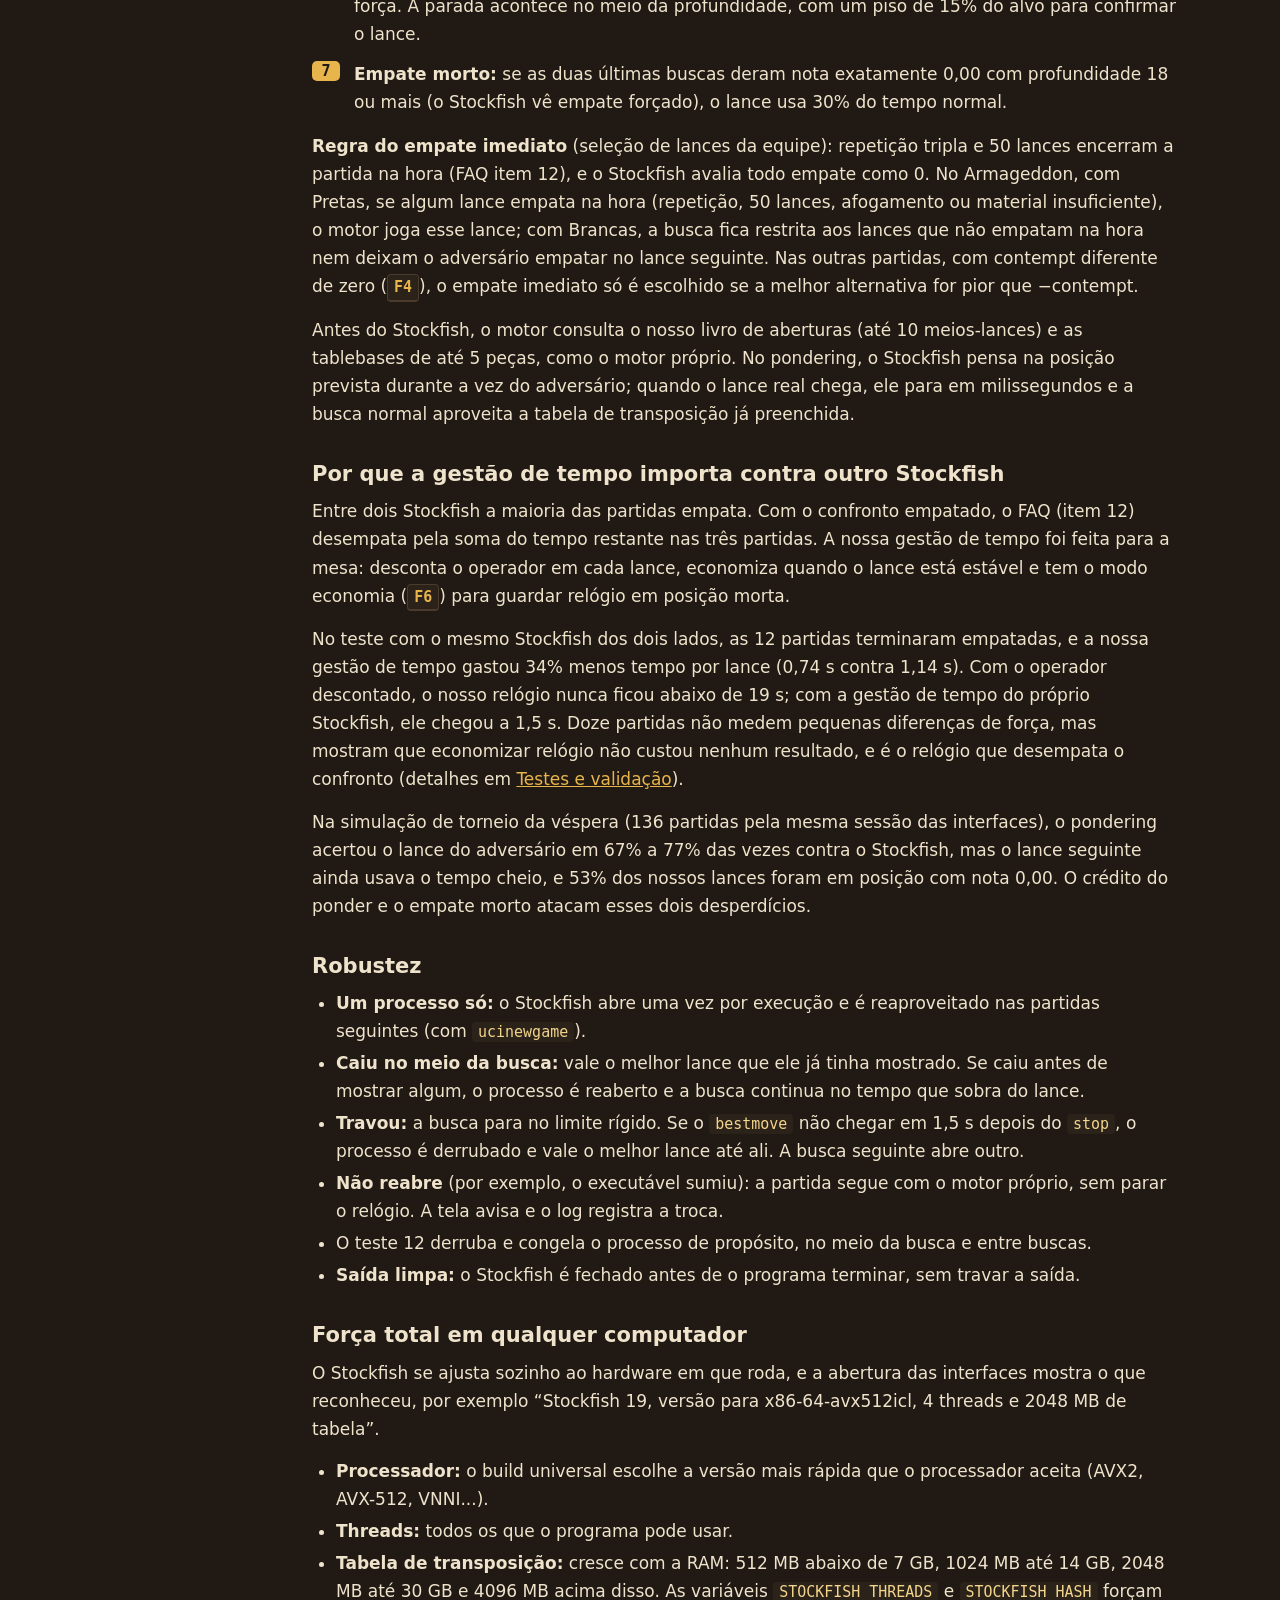
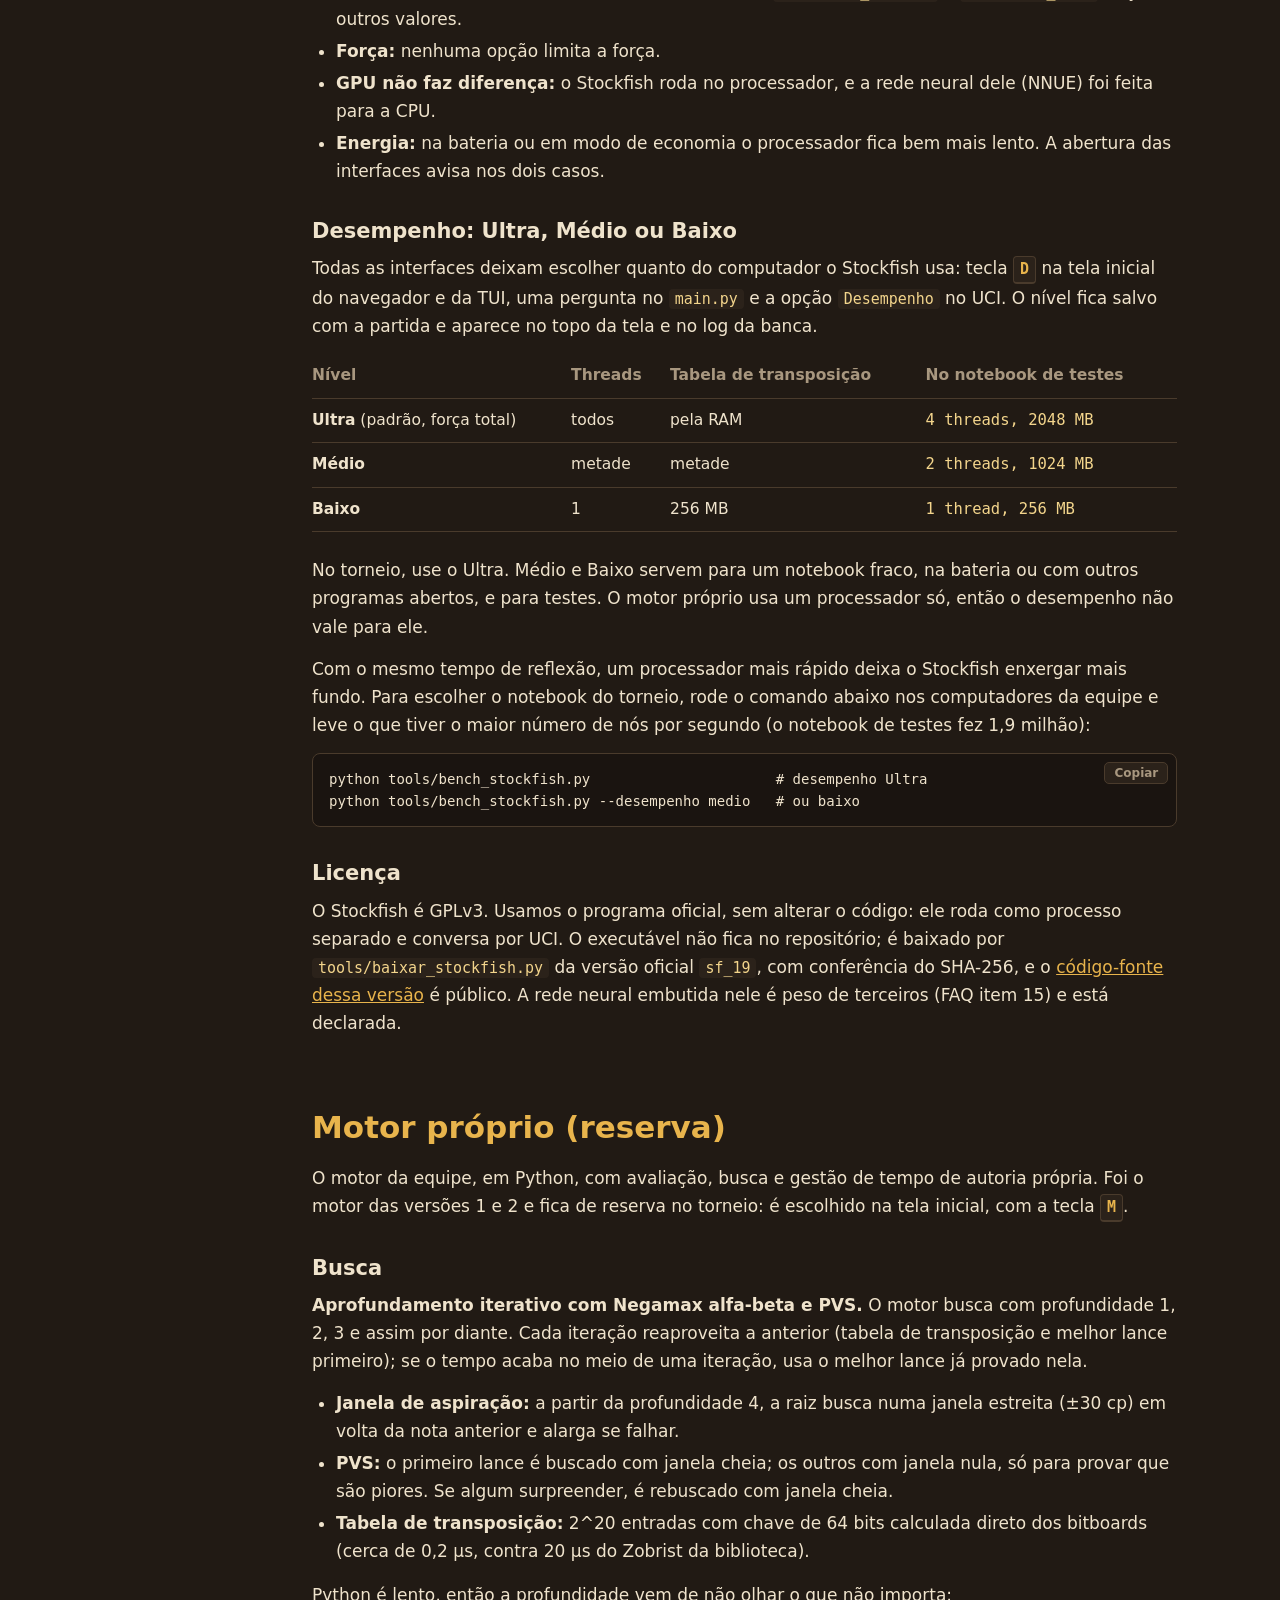
==== commit 47be1545: "Documentação: ajuste do tabuleiro pela mesa (F5) README e docs/index.html: editor do F5, conciliação" ====
--- a/docs/index.html
+++ b/docs/index.html
@@ -321,7 +321,7 @@
     <tr><td><kbd>F2</kbd></td><td>Desfaz o último meio-lance (e para o motor, se ele estiver pensando).</td></tr>
     <tr><td><kbd>F3</kbd></td><td>Sincroniza com o relógio físico (MM:SS).</td></tr>
     <tr><td><kbd>F4</kbd></td><td>Ajustes: segundos do operador, fator de tempo, contempt (no Stockfish, regra do empate imediato), pondering e som.</td></tr>
-    <tr><td><kbd>F5</kbd></td><td>Corrige a posição por FEN. O tabuleiro físico é a referência.</td></tr>
+    <tr><td><kbd>F5</kbd></td><td>Ajusta o tabuleiro igual ao da mesa, clicando nas casas ou por FEN. O tabuleiro físico é a referência.</td></tr>
     <tr><td><kbd>F6</kbd></td><td>Modo economia: o motor usa metade do tempo por lance.</td></tr>
     <tr><td><kbd>F7</kbd></td><td>Avaliação estática da posição, sem busca.</td></tr>
     <tr><td><kbd>F8</kbd></td><td>Liga ou desliga o pondering.</td></tr>
@@ -333,7 +333,7 @@
   <table>
     <tr><th>Situação</th><th>O que fazer</th></tr>
     <tr><td>Digitei errado o lance do adversário</td><td><kbd>F2</kbd> desfaz; se o motor já estava pensando, ele para. Digite o lance certo.</td></tr>
-    <tr><td>O tabuleiro físico ficou diferente do programa</td><td><kbd>F5</kbd> e o FEN da posição real. O histórico de repetição recomeça a partir dela.</td></tr>
+    <tr><td>O tabuleiro físico ficou diferente do programa</td><td><kbd>F5</kbd>: deixe o editor igual à mesa (mover, tirar ou colocar peças) e aplique. Se a diferença for lance esquecido, digitado errado ou jogado diferente (até 4 meios-lances desfeitos e 2 jogados), o programa desfaz e registra os lances, e a súmula e o histórico de repetição continuam. Senão, a posição é trocada e o histórico recomeça.</td></tr>
     <tr><td>Tocamos numa peça e tivemos de jogar outro lance</td><td><kbd>F9</kbd>, digite o lance que foi jogado.</td></tr>
     <tr><td>O relógio do programa se afastou do físico</td><td><kbd>F3</kbd> a cada uns 10 lances, com o que o relógio físico mostra. A sincronização também mede o operador: se ele estiver mais lento do que o configurado, o custo por lance sobe sozinho e a tela avisa o valor novo. Um valor improvável, como <code>1230</code> no lugar de <code>12:30</code>, pede confirmação; <code>12.30</code> com ponto vale como 12:30.</td></tr>
     <tr><td>Posição morta e a melhor de 3 pode ir para o desempate por tempo</td><td><kbd>F6</kbd>: o desempate soma o tempo restante das três partidas (FAQ item 12).</td></tr>
@@ -500,7 +500,7 @@
     <tr><td><code>main.py</code></td><td>Modo texto, pondering, lance de emergência, retomada e regras de fim de partida usadas por todos.</td></tr>
     <tr><td><code>logger.py</code></td><td>Log obrigatório da banca (FAQ item 9), gravado direto no disco.</td></tr>
     <tr><td><code>uci.py</code></td><td>Protocolo UCI, com a opção <code>Motor</code> (próprio ou Stockfish).</td></tr>
-    <tr><td><code>test_engine.py</code></td><td>Bateria de validação (19 testes: o 12º com o Stockfish, o 13º com a leitura do lance digitado, o 14º com a recalibração do operador, do 15º ao 18º a gestão de tempo do desempate e o Armageddon, e o 19º com a recuperação da partida se o notebook travar ou desligar).</td></tr>
+    <tr><td><code>test_engine.py</code></td><td>Bateria de validação (20 testes: o 12º com o Stockfish, o 13º com a leitura do lance digitado, o 14º com a recalibração do operador, do 15º ao 18º a gestão de tempo do desempate e o Armageddon, o 19º com a recuperação da partida se o notebook travar ou desligar, e o 20º com o ajuste do tabuleiro pela mesa).</td></tr>
     <tr><td><code>tools/</code></td><td><code>match.py</code> (motor contra motor, com Elo), <code>simular_torneio.py</code> (partidas pela mesma sessão das interfaces, com relógio físico e operador simulados), <code>baixar_stockfish.py</code>, <code>bench_stockfish.py</code> (escolher o notebook), <code>baixar_syzygy.py</code>, <code>bench.py</code> e os scripts de Texel Tuning.</td></tr>
   </table>
 
